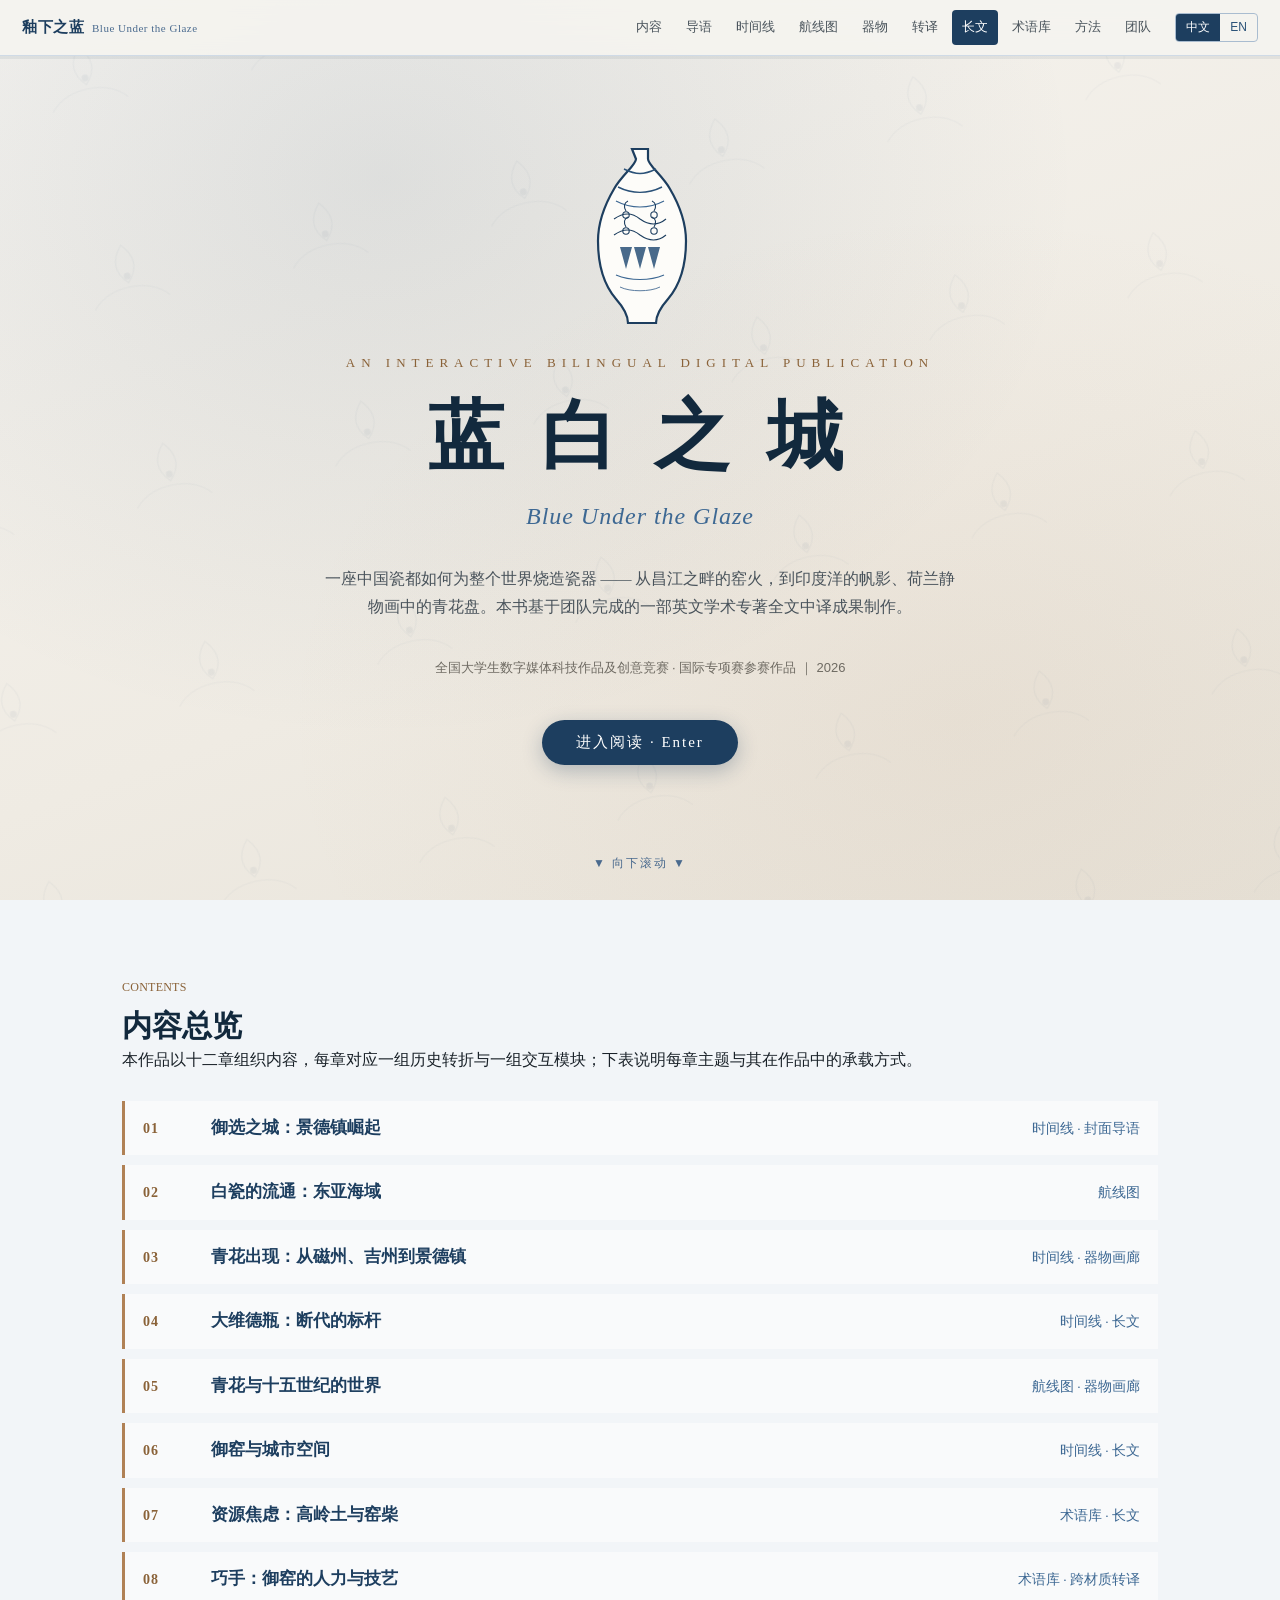
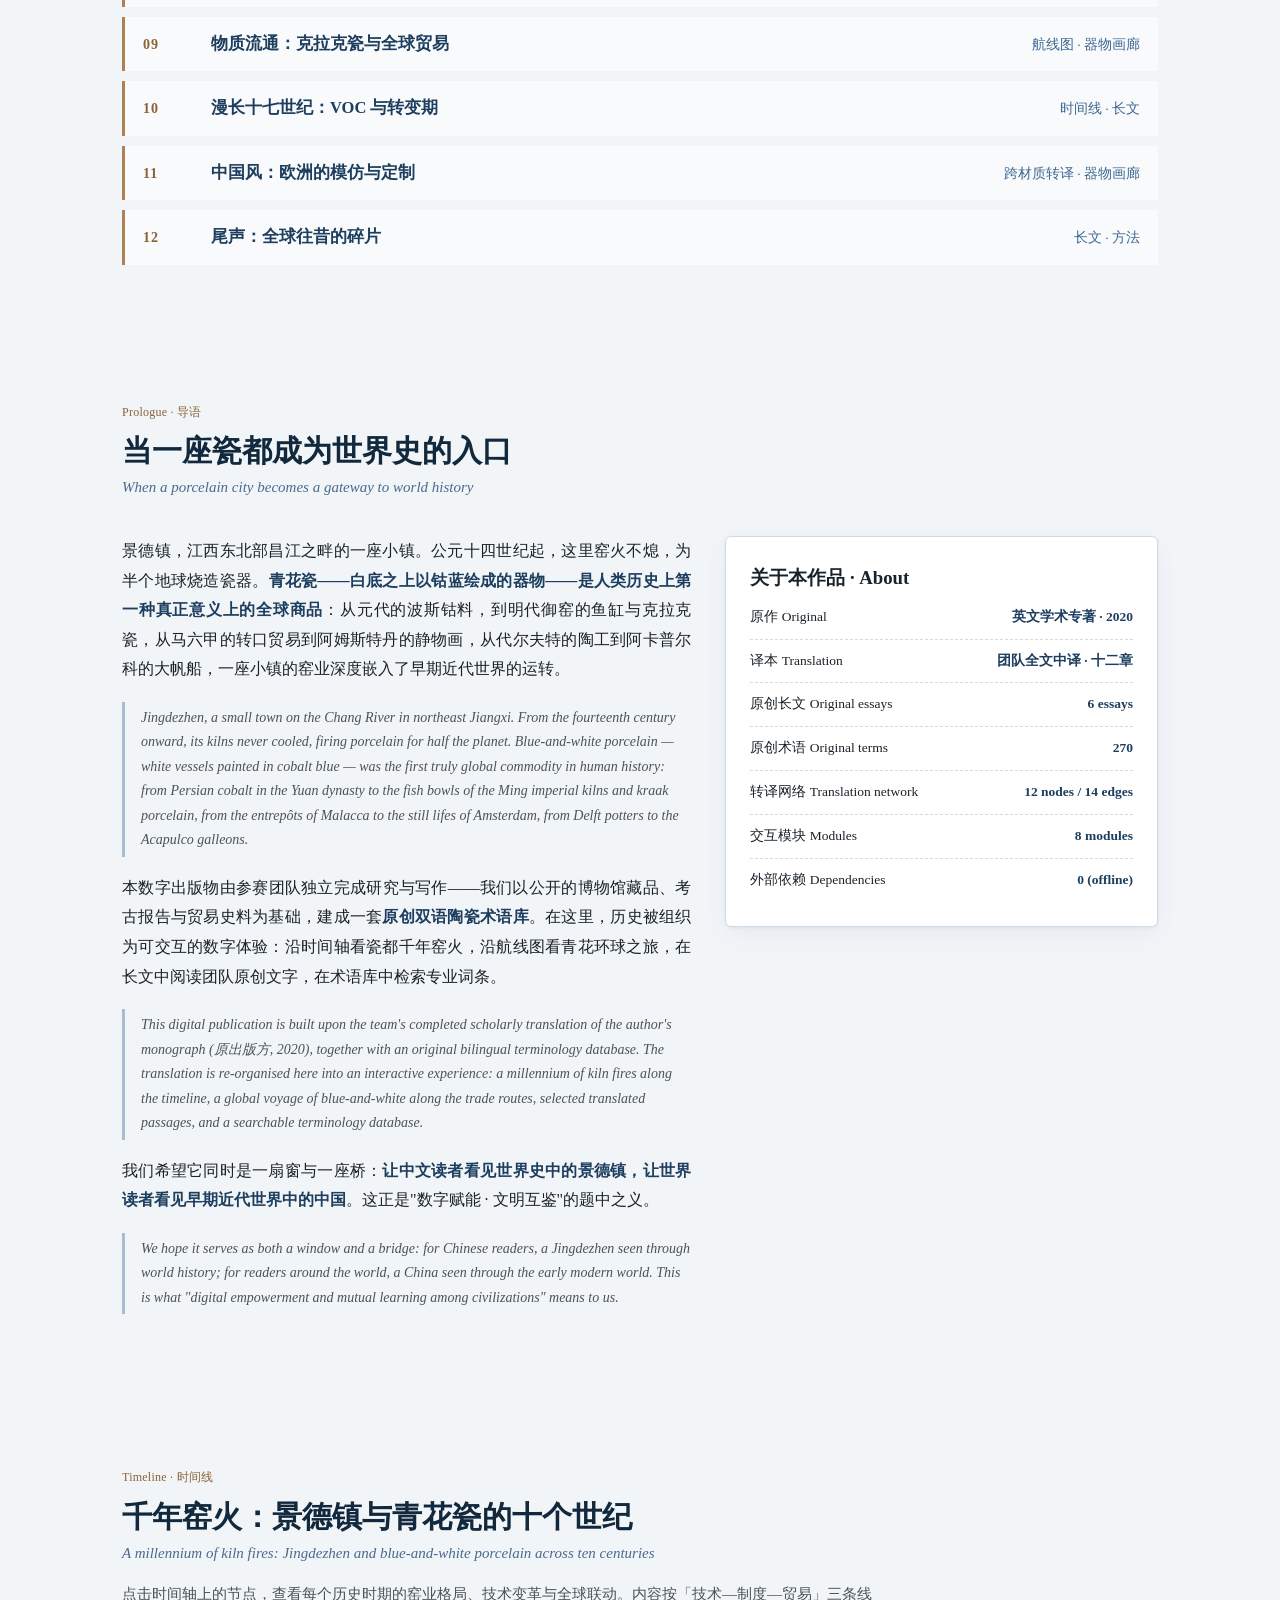
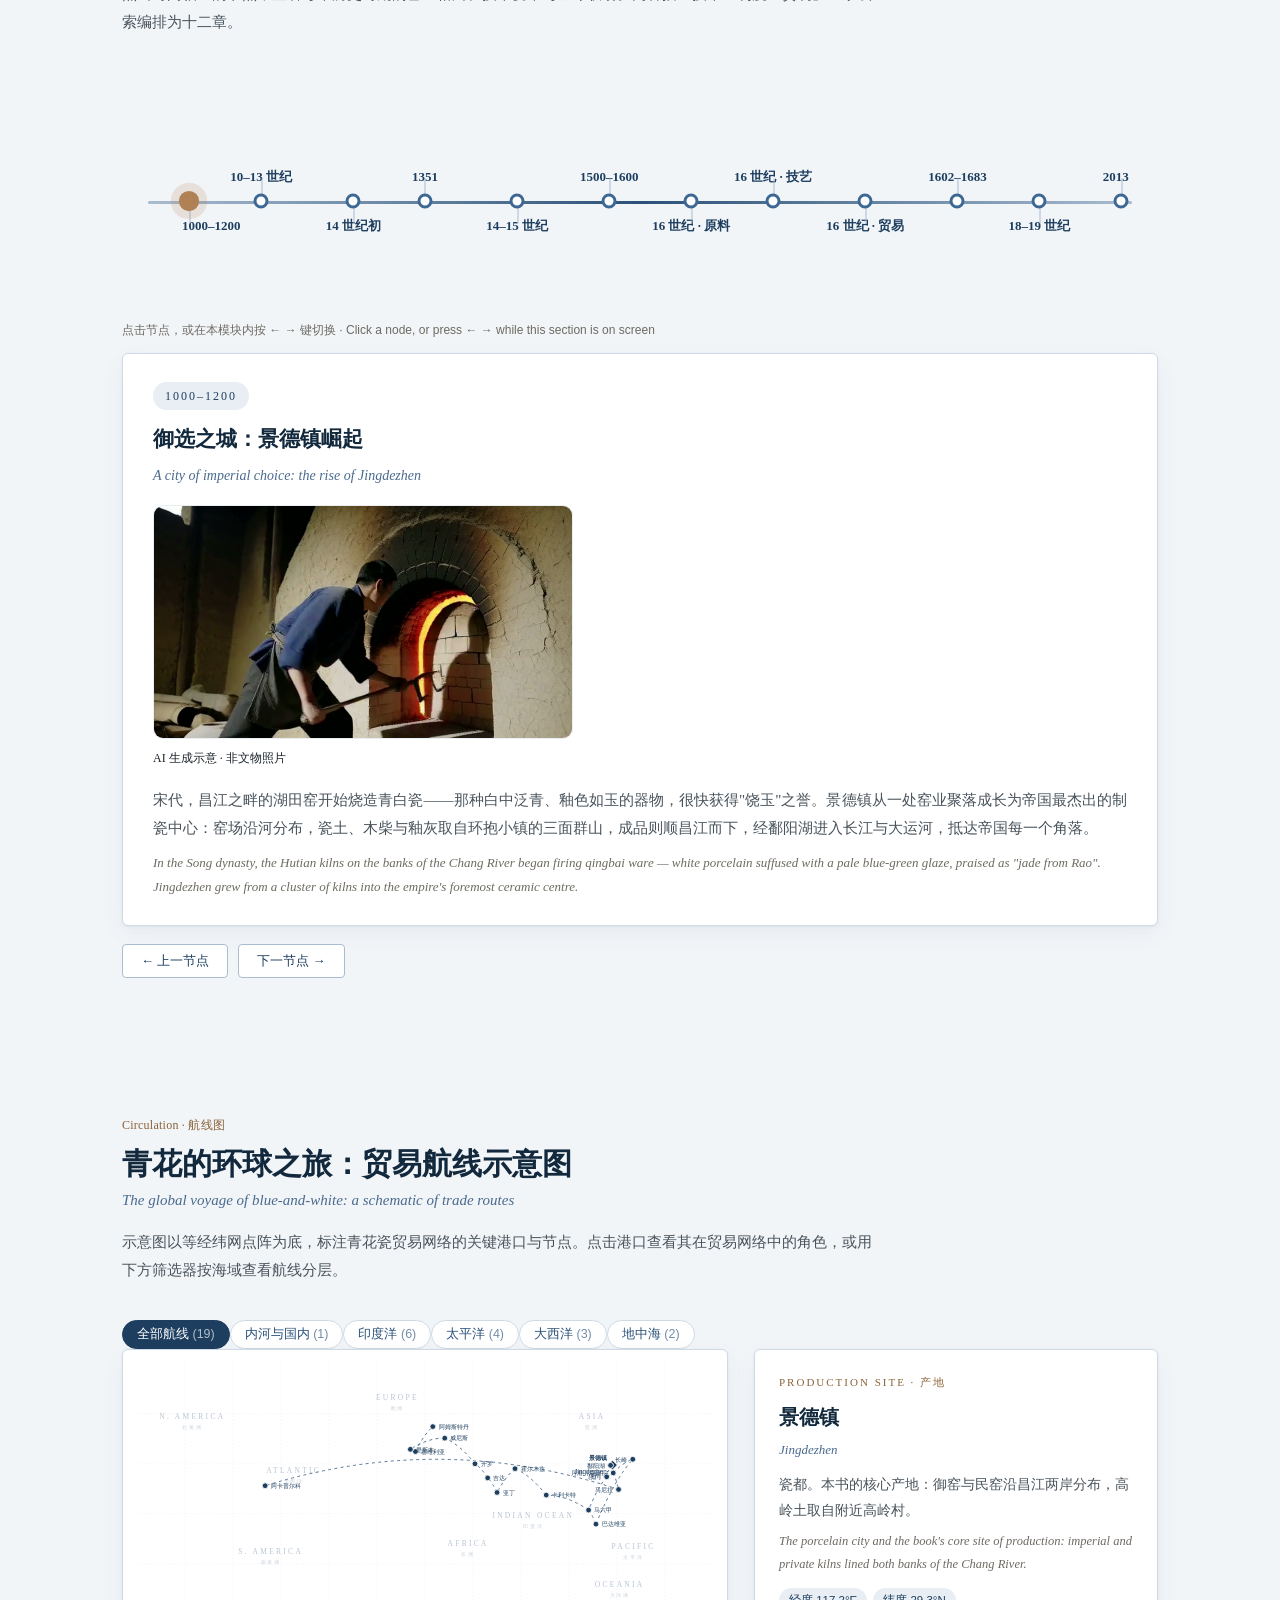
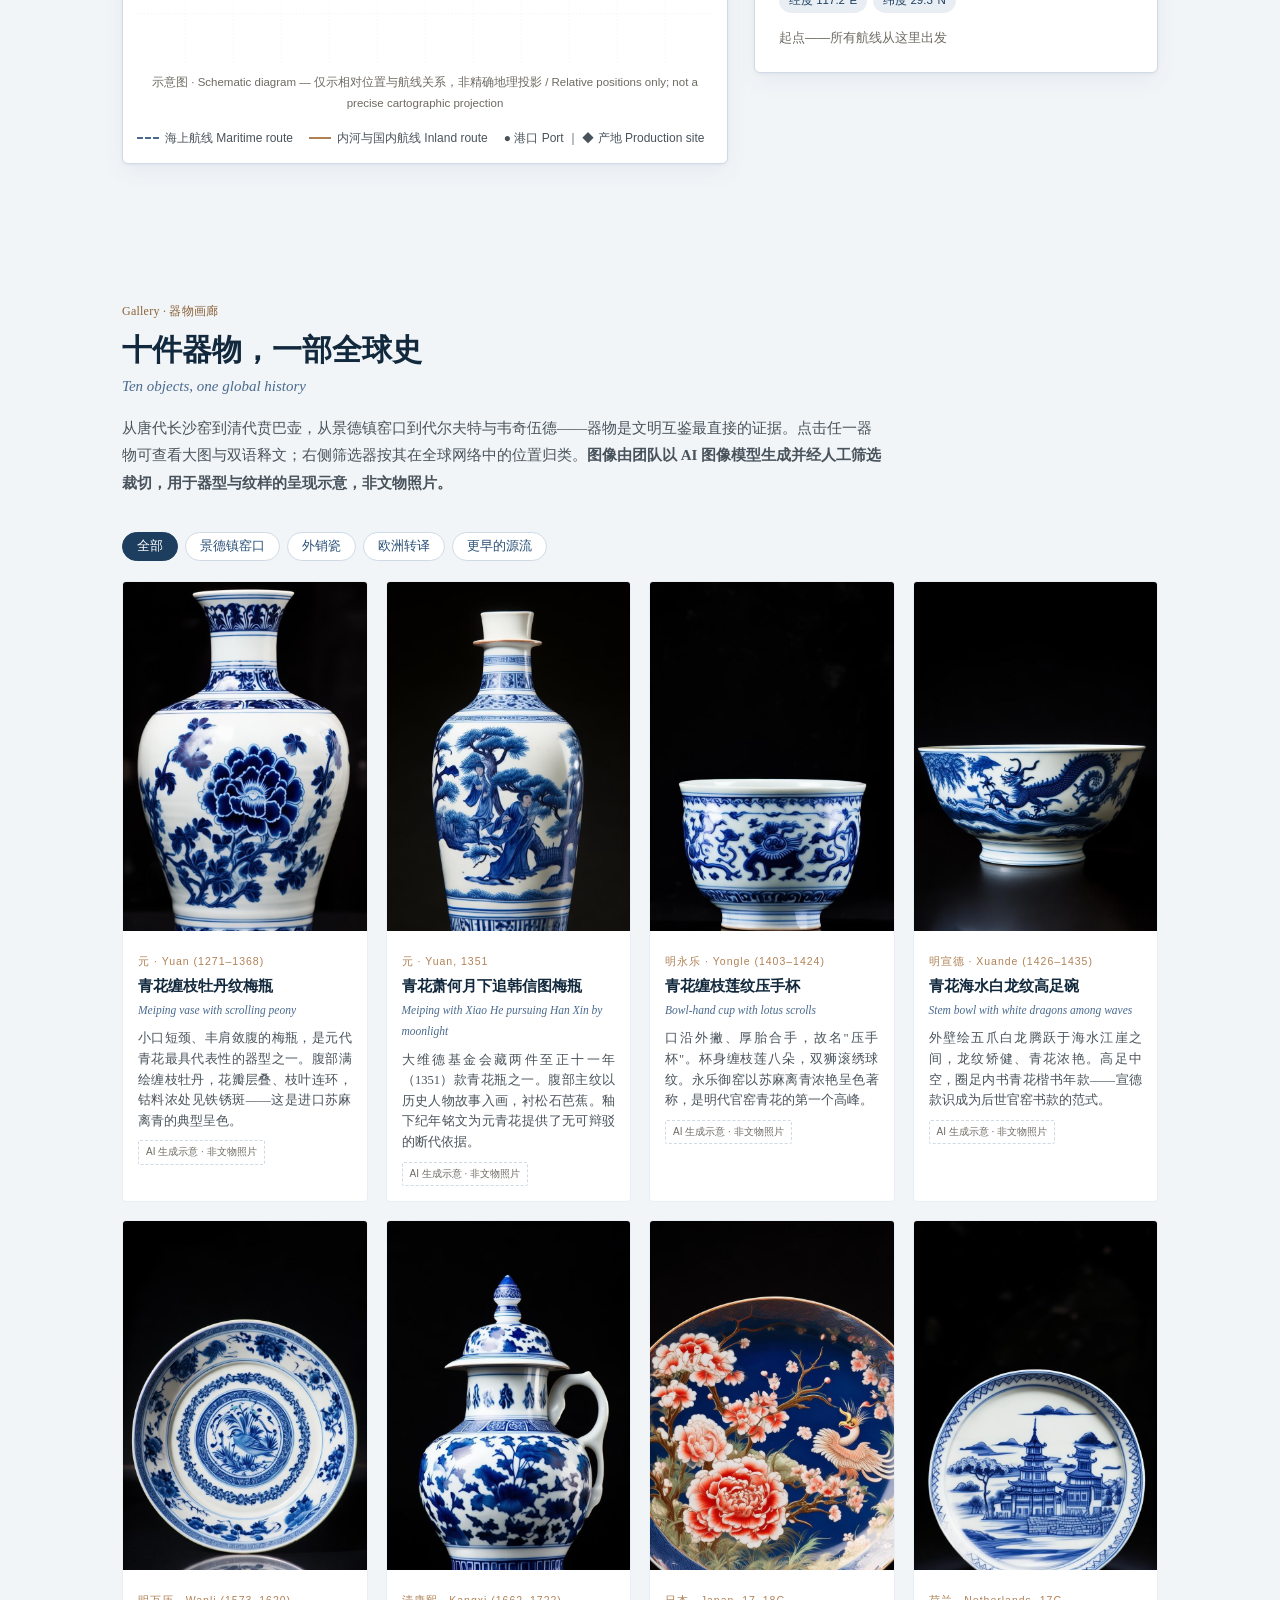
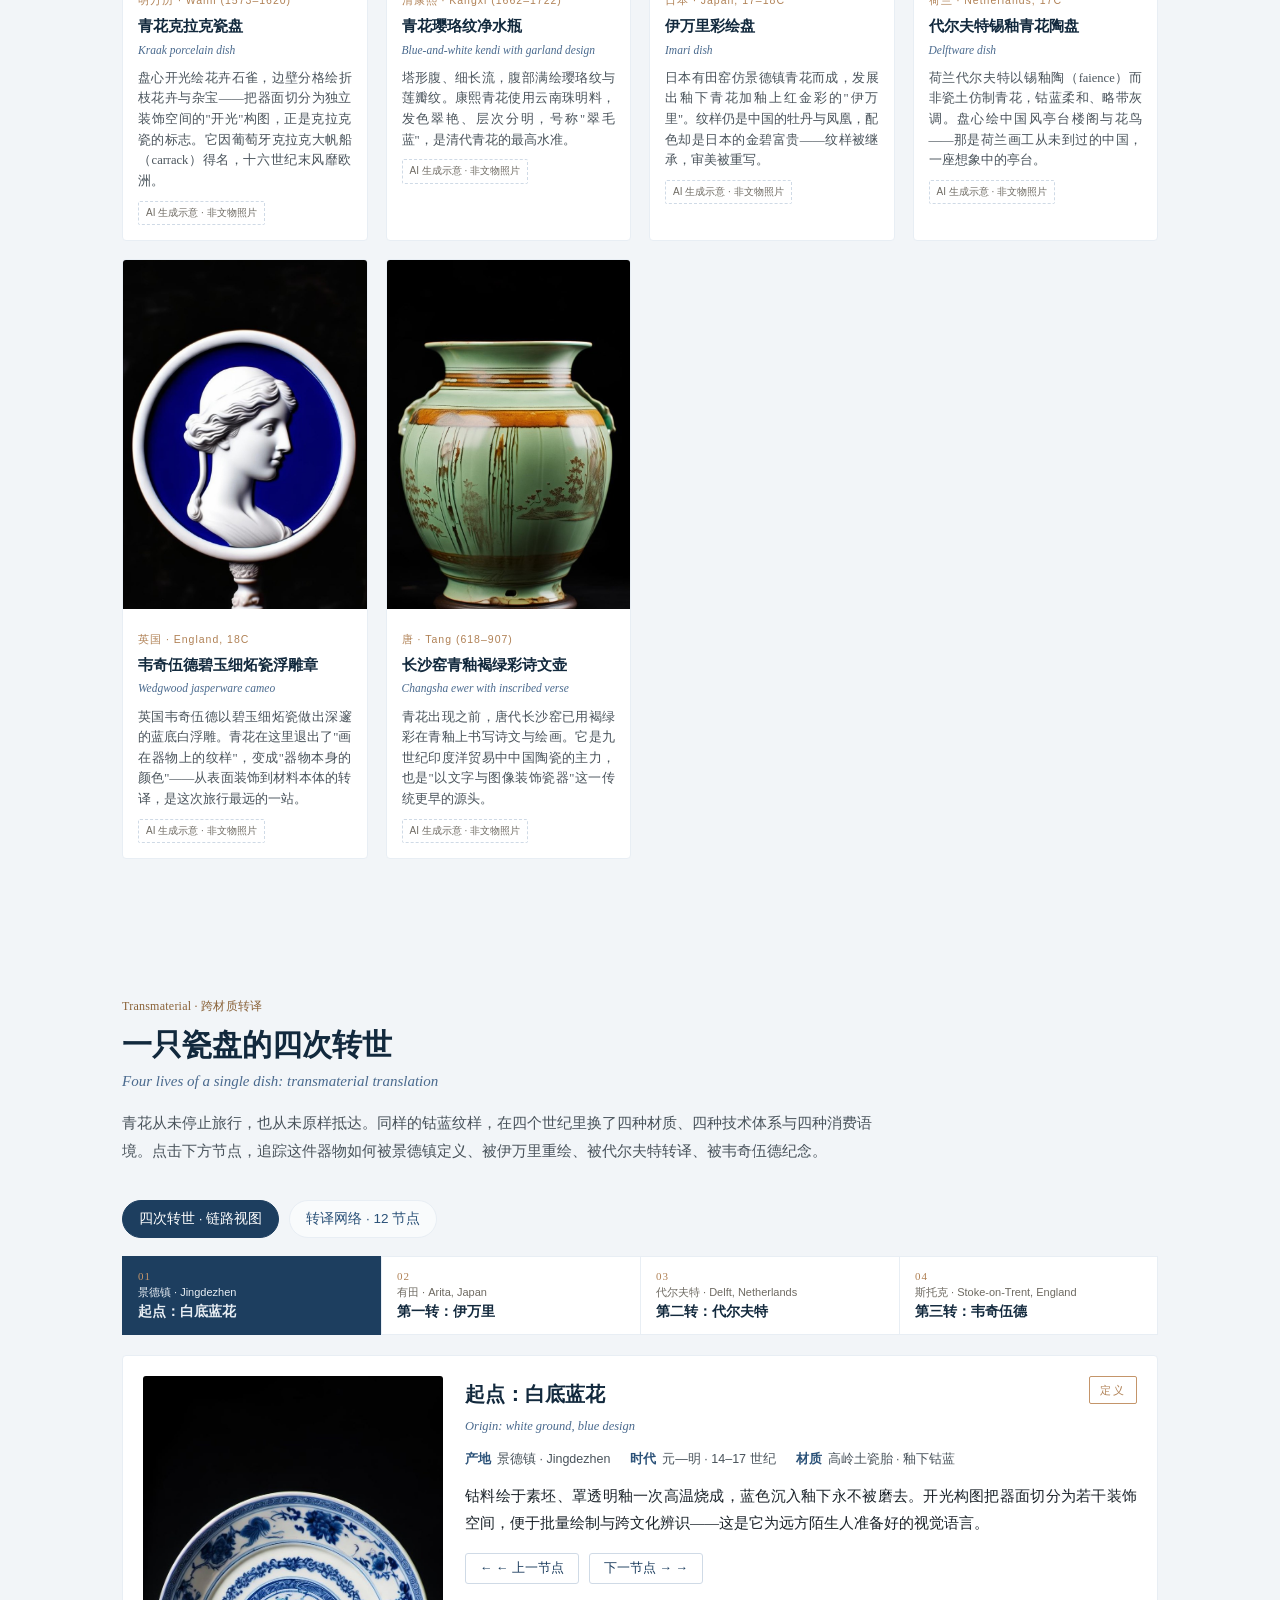
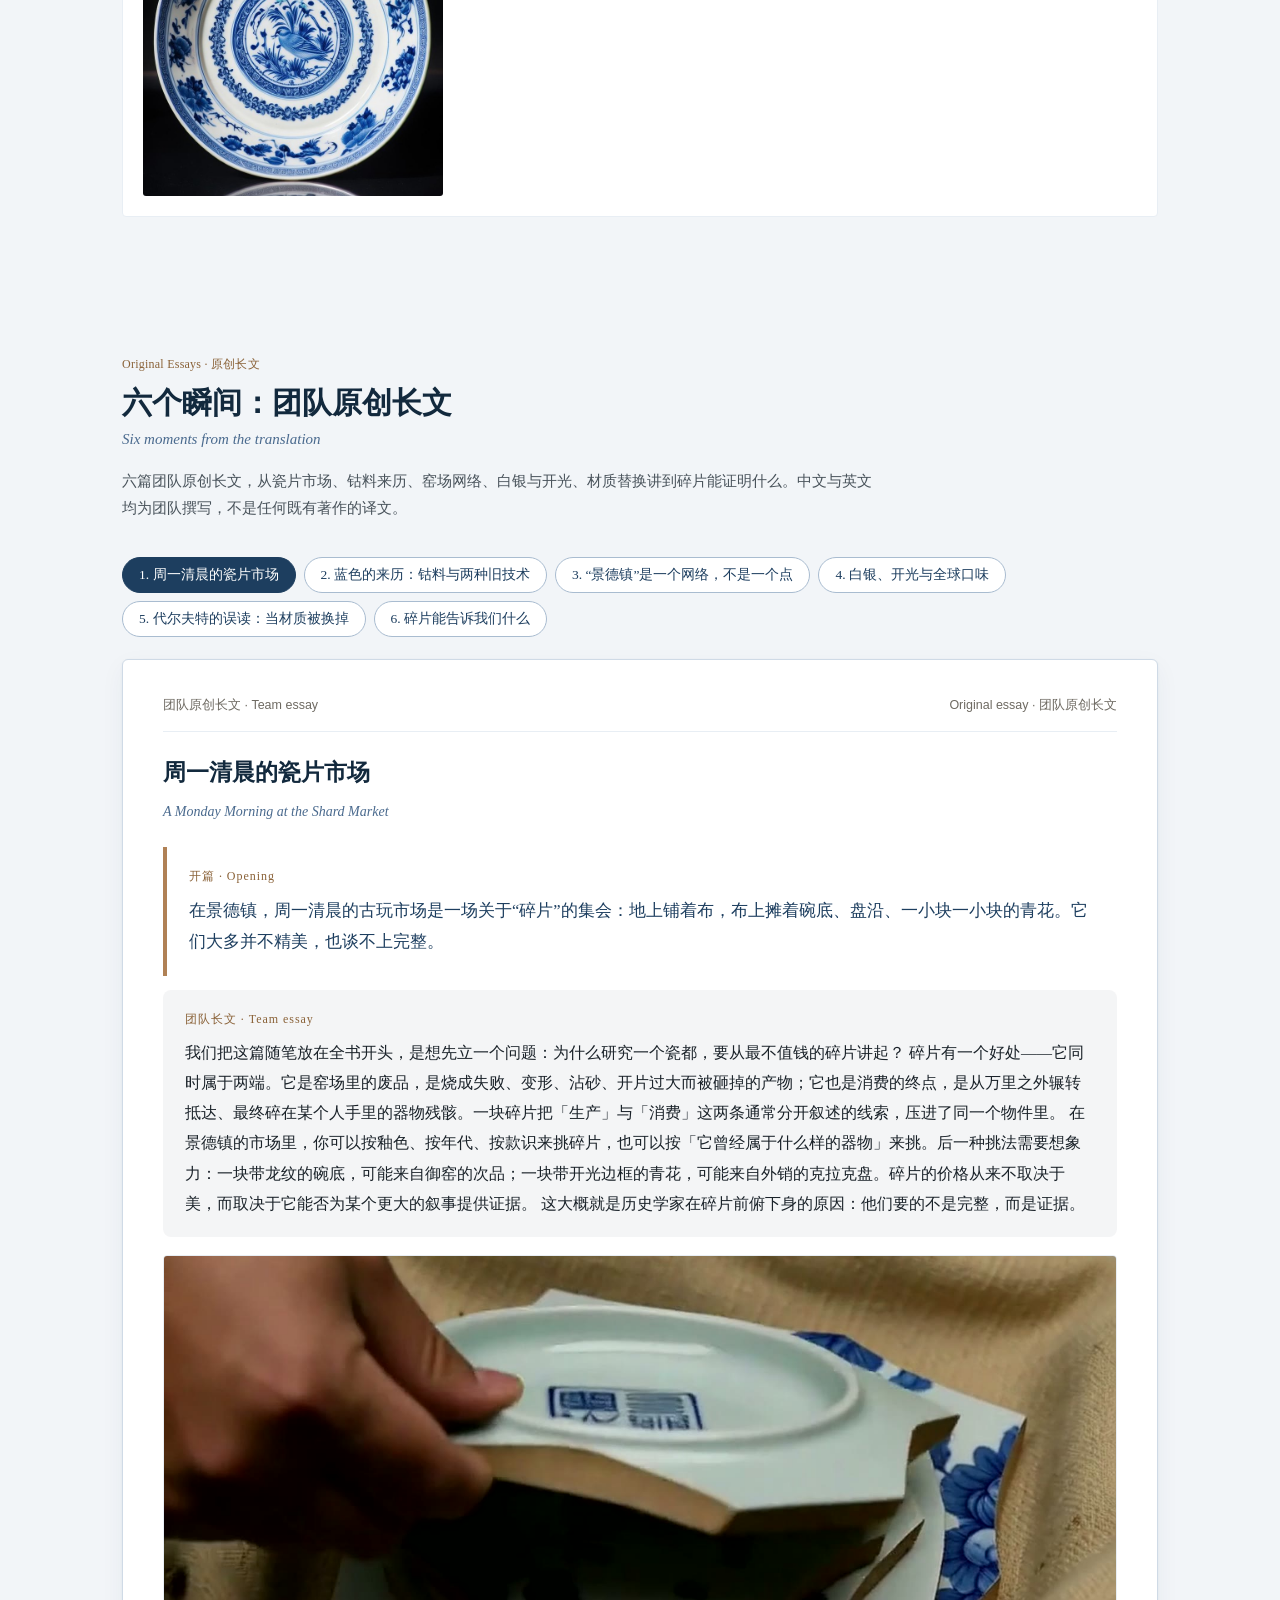
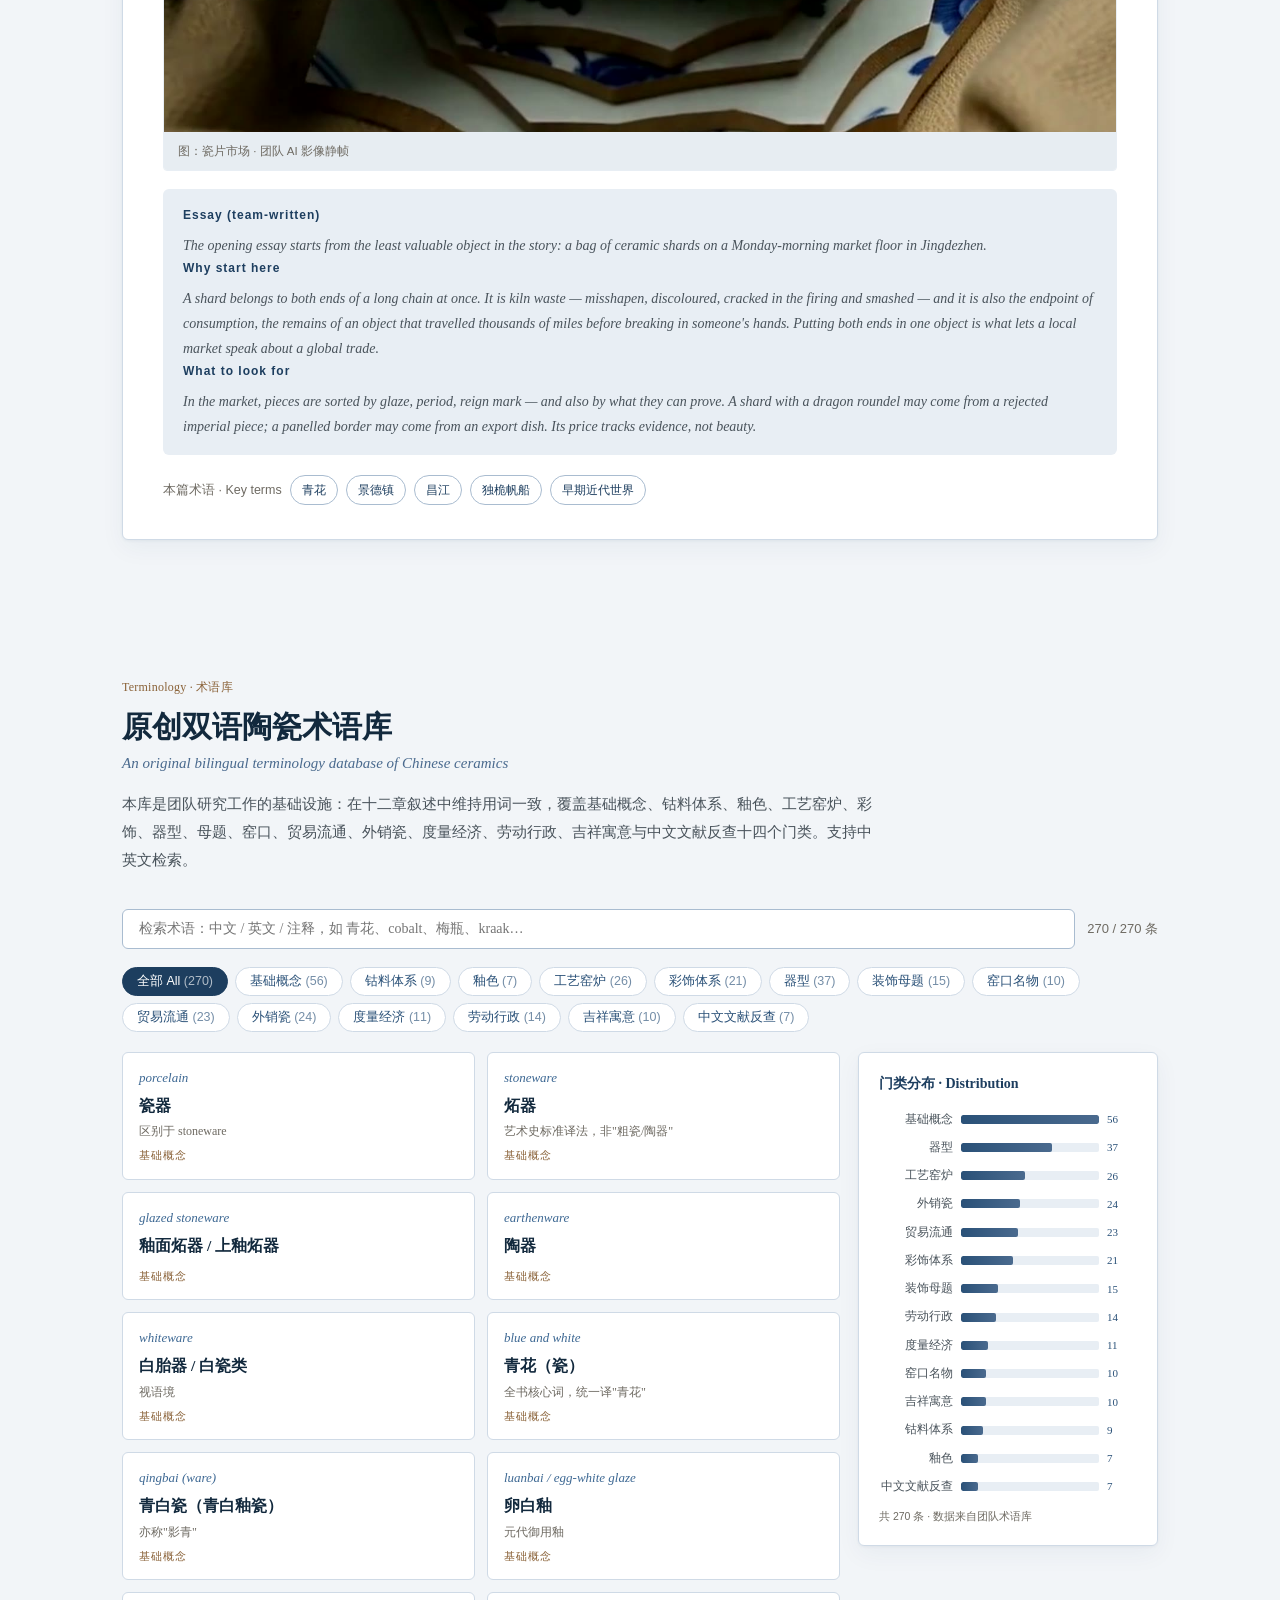
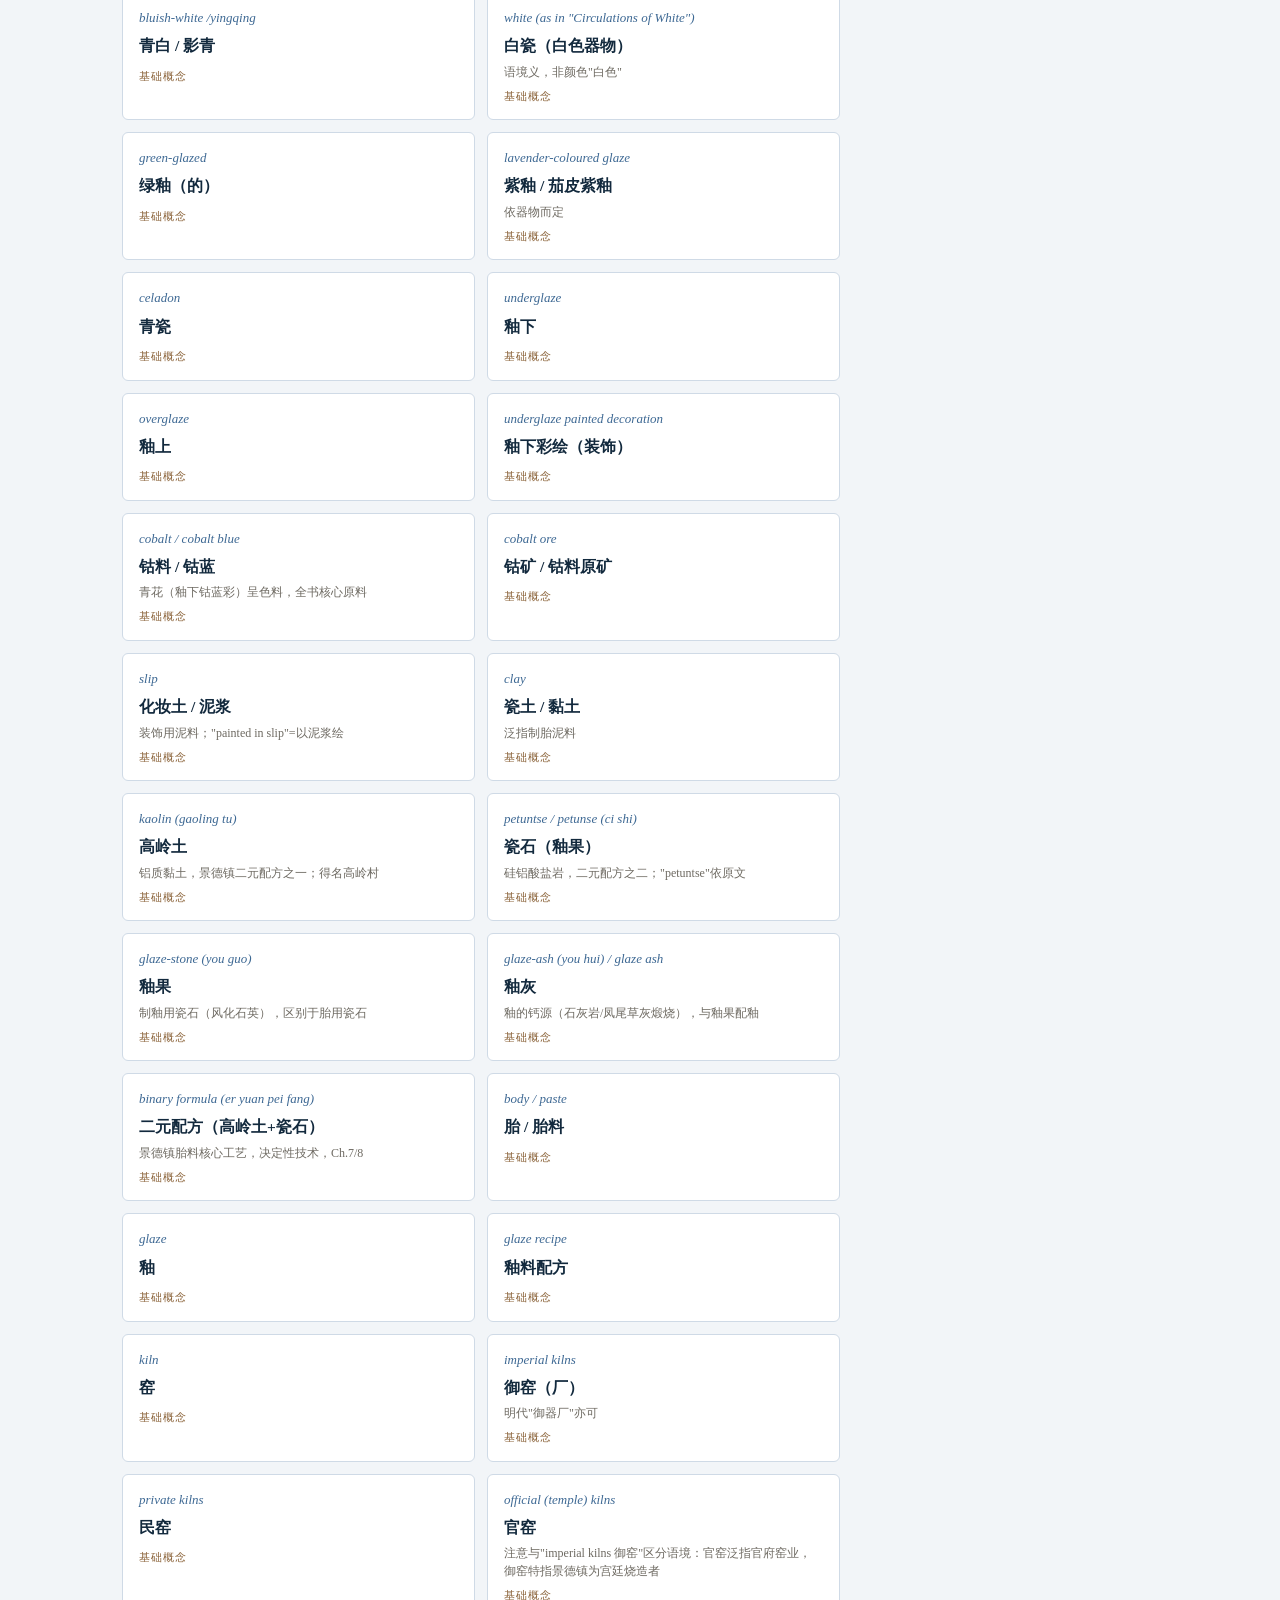
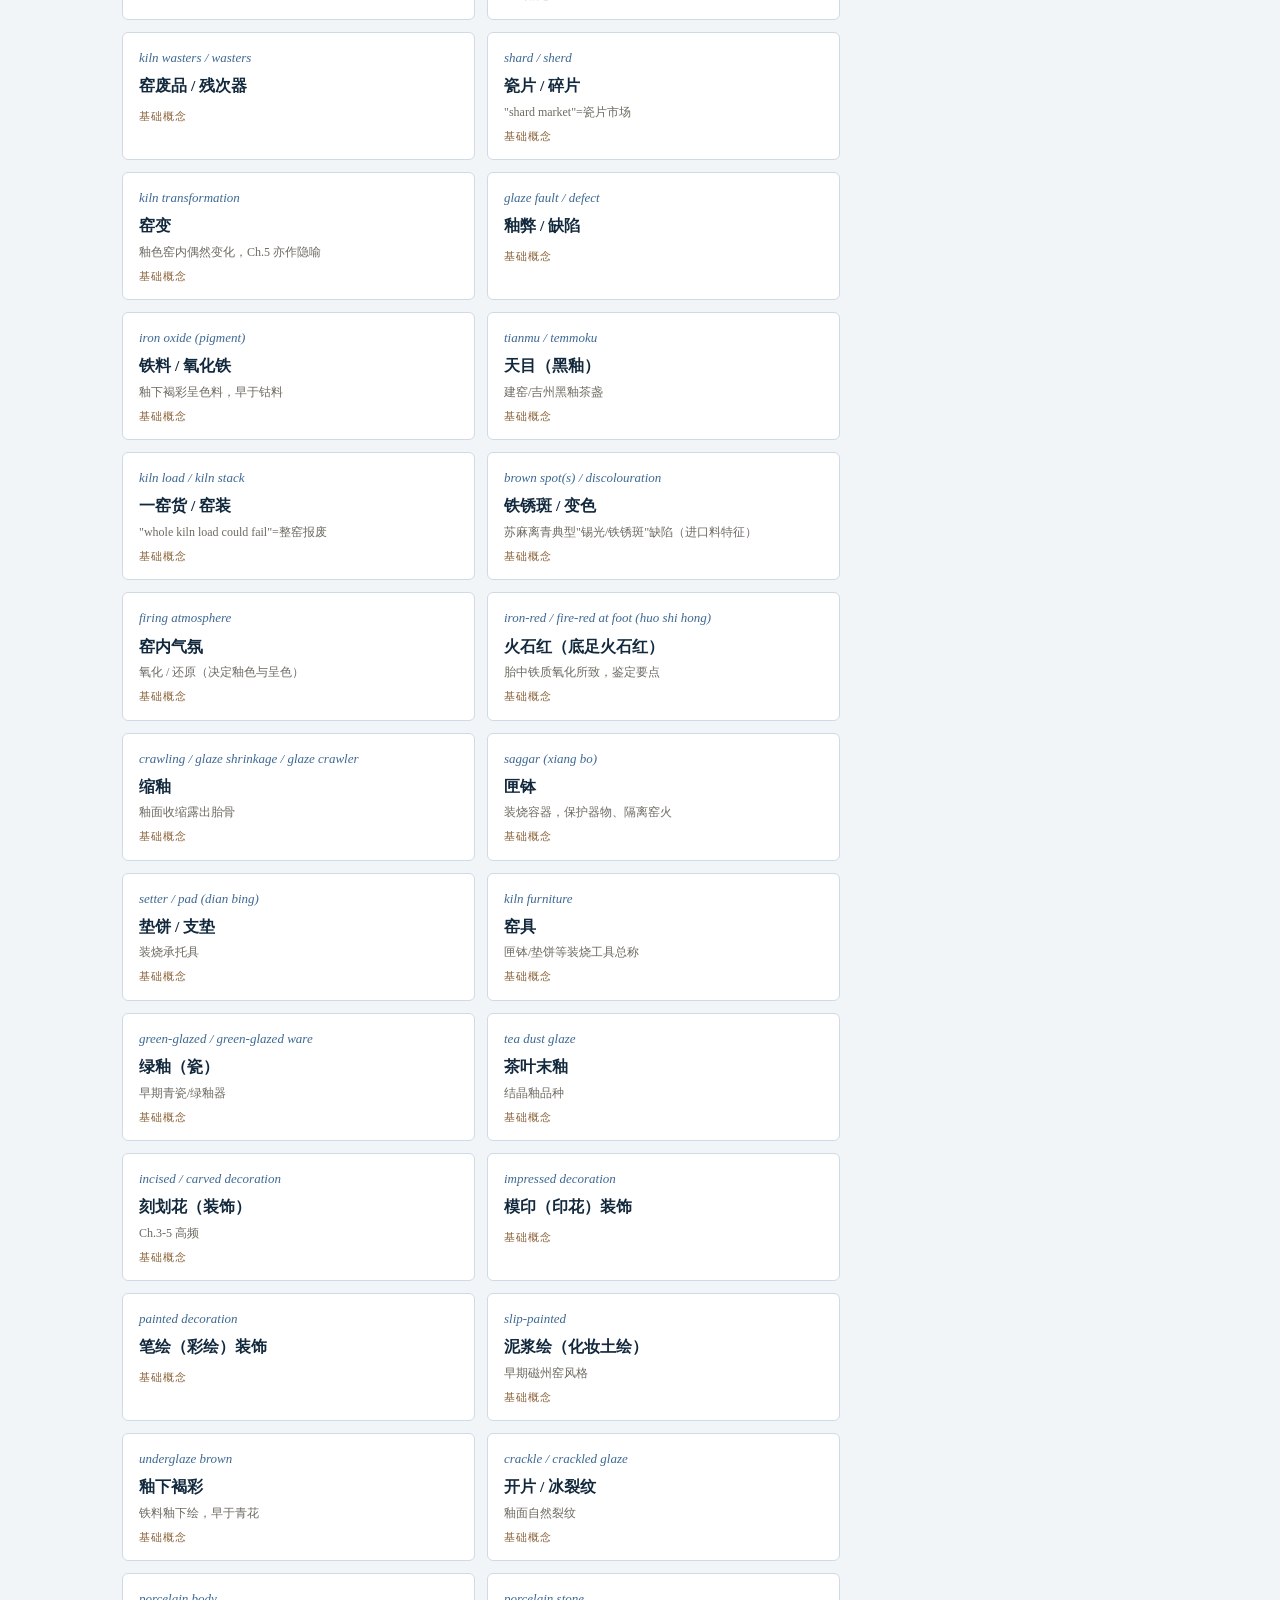
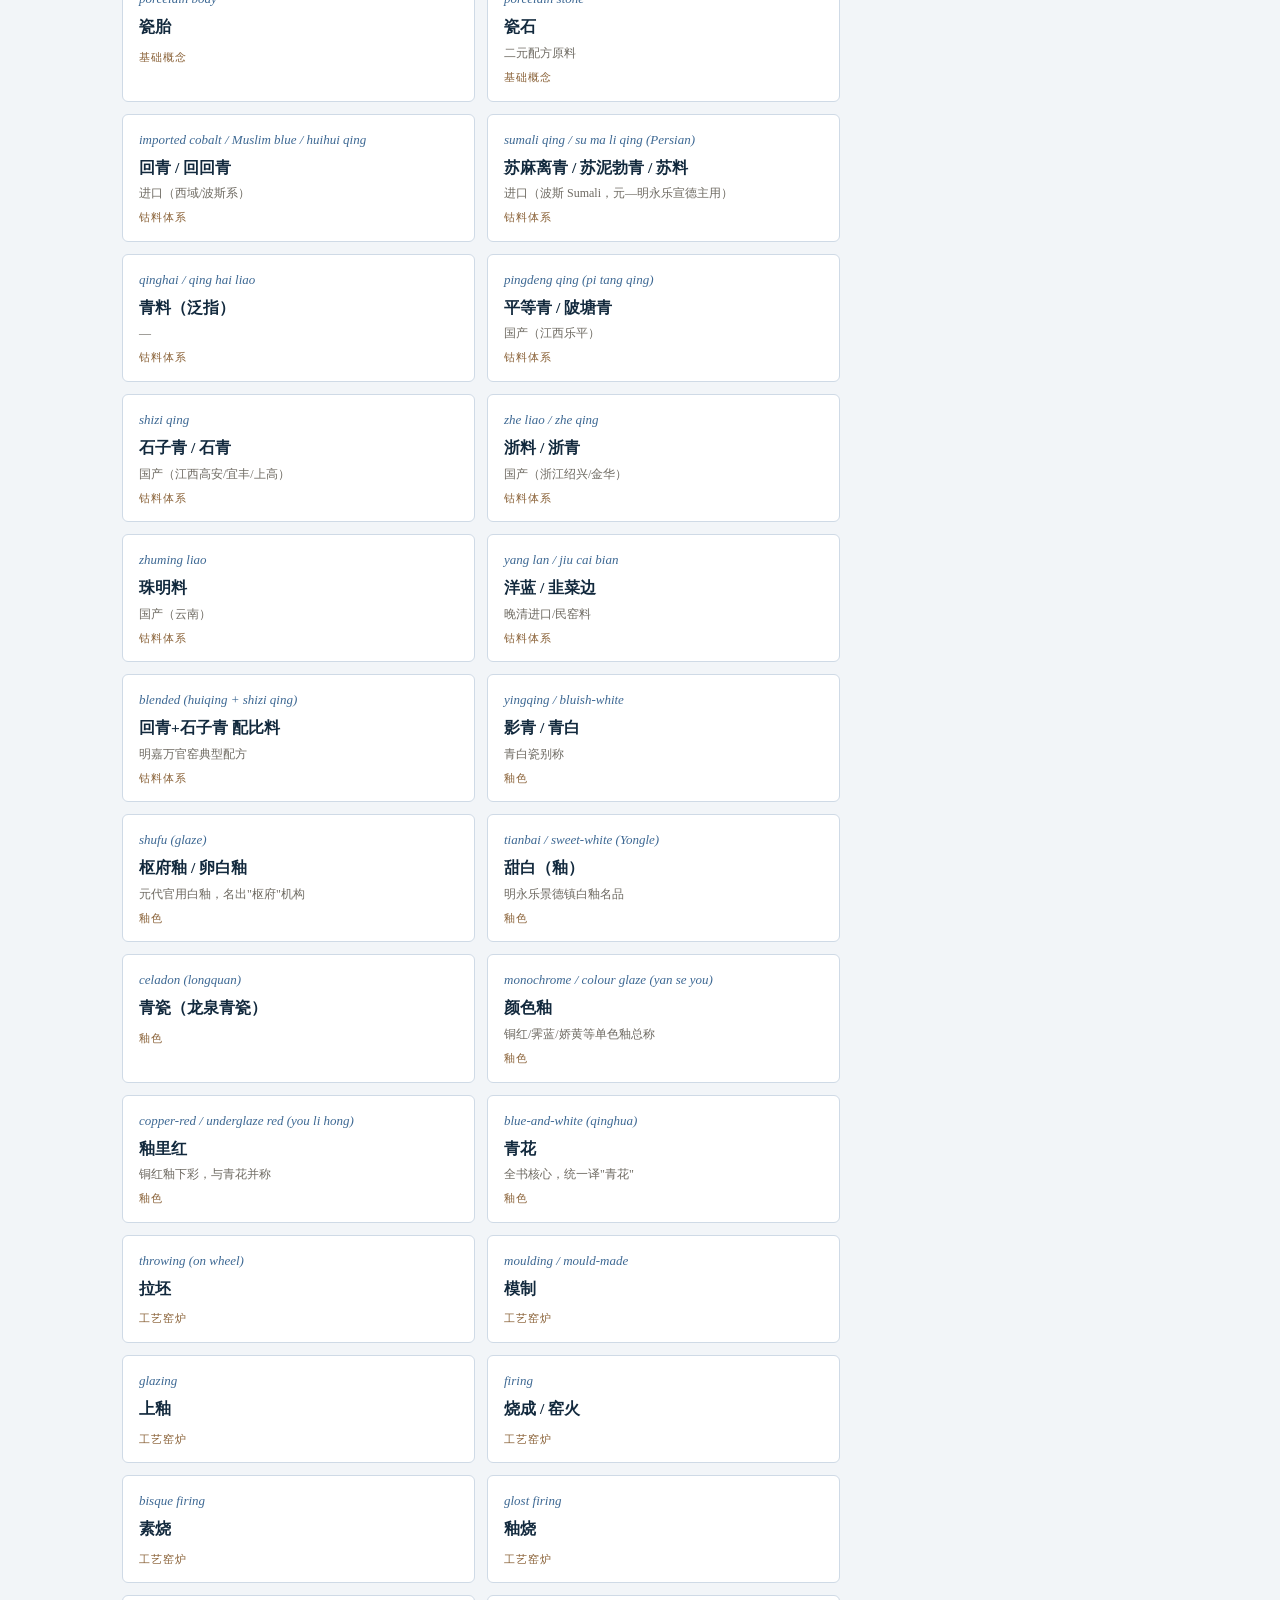
==== single.html @ 9918b02e "upload single.html" ====
<!DOCTYPE html>
<html lang="zh-CN">
<head>
<meta charset="UTF-8">
<meta name="viewport" content="width=device-width, initial-scale=1.0">
<title>釉下之蓝 · Blue Under the Glaze — 中英双语交互式数字出版物</title>
  <!-- 社交分享元信息（分享链接时显示标题与摘要；不影响离线运行） -->
  <meta property="og:type" content="website">
  <meta property="og:title" content="釉下之蓝 · Blue Under the Glaze">
  <meta property="og:description" content="一部中英双语交互式数字出版物：从昌江之畔的窑火，到印度洋的帆影、荷兰静物画中的青花盘——一座中国瓷都的十个世纪。A bilingual interactive digital publication on Jingdezhen porcelain and the early modern world.">
  <meta property="og:locale" content="zh_CN">
  <meta property="og:locale:alternate" content="en_US">
  <meta name="twitter:card" content="summary_large_image">
  <meta name="twitter:title" content="Blue Under the Glaze">
  <meta name="twitter:description" content="A bilingual interactive digital publication on Jingdezhen porcelain and the early modern world.">
  <meta name="theme-color" content="#12293D">

<meta name="description" content="景德镇青花瓷与早期近代世界——团队原创的中英双语交互式数字出版物">
<style>
/* ============================================================
   釉下之蓝 · Blue Under the Glaze
   中英双语交互式数字出版物 —— 设计系统
   青花蓝 × 瓷纸白 × 窑变铜
   ============================================================ */

:root {
  /* 青花蓝阶 */
  --qh-900: #12293D;
  --qh-800: #1D3E5F;
  --qh-700: #2A5178;
  --qh-600: #3D6893;
  --qh-500: #4A6A8E;
  --qh-400: #7E9AB8;
  --qh-300: #A9BCD0;
  --qh-200: #CFDAE6;
  --qh-100: #E8EEF4;

  /* 材质色 */
  --porcelain: #F2F5F8;
  --porcelain-2: #E7EDF2;
  --porcelain-3: #DAE2E9;
  --ink: #1A2229;
  --ink-2: #49535B;
  --ink-3: #6E6A62;
  --copper: #B08155;
  --copper-ink: #8A6238;
  --copper-l: #C4956A;
  --celadon: #7C9A92;

  --f-zh: "Noto Serif SC", "Source Han Serif SC", "Songti SC", "SimSun", serif;
  --f-en: "Georgia", "Times New Roman", "Palatino Linotype", serif;
  --f-sans: "PingFang SC", "Microsoft YaHei", "Segoe UI", sans-serif;

  --nav-h: 56px;
  --maxw: 1080px;
}

* { margin: 0; padding: 0; box-sizing: border-box; }
html { scroll-behavior: smooth; }
body {
  background: var(--porcelain);
  color: var(--ink);
  font-family: var(--f-zh);
  line-height: 1.85;
  overflow-x: hidden;
}
::selection { background: var(--qh-200); }

/* ---------- 顶部导航 ---------- */
.nav {
  position: fixed; top: 0; left: 0; right: 0; z-index: 1000;
  height: var(--nav-h);
  background: rgba(245, 243, 239, 0.92);
  backdrop-filter: blur(12px);
  border-bottom: 1px solid var(--qh-200);
  display: flex; align-items: center; justify-content: space-between;
  padding: 0 22px;
}
.nav-brand {
  font-size: 15px; font-weight: 700; color: var(--qh-800);
  letter-spacing: 0.5px; cursor: pointer; white-space: nowrap;
}
.nav-brand small { font-family: var(--f-en); font-weight: 400; color: var(--qh-500); margin-left: 8px; font-size: 11px; }
.nav-links { display: flex; gap: 4px; align-items: center; overflow-x: auto; }
.nav-links a {
  font-size: 13px; color: var(--ink-2); text-decoration: none;
  padding: 5px 10px; border-radius: 4px; white-space: nowrap;
  transition: all .2s;
}
.nav-links a:hover { color: var(--qh-800); background: var(--qh-100); }
.nav-links a.active { color: #fff; background: var(--qh-800); }
.lang-switch {
  display: flex; border: 1px solid var(--qh-300); border-radius: 4px; overflow: hidden;
  margin-left: 10px; flex-shrink: 0;
}
.lang-switch button {
  border: none; background: transparent; font-size: 12px; padding: 5px 10px;
  cursor: pointer; color: var(--qh-700); font-family: var(--f-sans);
}
.lang-switch button.on { background: var(--qh-800); color: #fff; }

/* ---------- 通用区块 ---------- */
section { padding: 76px 22px 60px; max-width: var(--maxw); margin: 0 auto; }
.sec-head { margin-bottom: 34px; }
.sec-kicker {
  font-family: var(--f-en); font-size: 12px; letter-spacing: .02em;
  text-transform: none; color: var(--copper-ink); margin-bottom: 8px;
}
.sec-title { font-size: 30px; font-weight: 700; color: var(--qh-900); line-height: 1.3; }
.sec-title-en { font-family: var(--f-en); font-size: 15px; color: var(--qh-500); margin-top: 4px; font-style: italic; }
.sec-desc { margin-top: 14px; color: var(--ink-2); font-size: 15px; max-width: 760px; }

.card {
  background: #fff; border: 1px solid var(--qh-200); border-radius: 6px;
  box-shadow: 0 1px 3px rgba(29,62,95,.06), 0 8px 24px rgba(29,62,95,.05);
}

/* ---------- 封面 ---------- */
#cover {
  max-width: none; padding: 0; height: 100vh; min-height: 620px;
  display: flex; align-items: center; justify-content: center;
  position: relative; overflow: hidden;
  background:
    radial-gradient(ellipse at 30% 20%, rgba(29,62,95,.10), transparent 55%),
    radial-gradient(ellipse at 75% 80%, rgba(176,129,85,.08), transparent 50%),
    linear-gradient(160deg, #F7F5F1 0%, #EFEBE3 60%, #E7E2D8 100%);
}
.cover-pattern {
  position: absolute; inset: 0; opacity: .5; pointer-events: none;
}
.cover-inner { text-align: center; position: relative; z-index: 2; padding: 20px; }
.cover-vase { margin: 0 auto 26px; display: block; }
.cover-kicker {
  font-family: var(--f-en); letter-spacing: 6px; font-size: 13px;
  color: var(--copper-ink); text-transform: uppercase; margin-bottom: 18px;
}
.cover-title {
  font-size: clamp(44px, 8vw, 76px); font-weight: 900; color: var(--qh-900);
  letter-spacing: .12em; line-height: 1.15;
}
.cover-title-en {
  font-family: var(--f-en); font-size: clamp(16px, 2.6vw, 24px);
  color: var(--qh-600); margin-top: 14px; letter-spacing: .04em; font-style: italic;
}
.cover-sub {
  margin: 26px auto 0; max-width: 640px; color: var(--ink-2); font-size: 15.5px;
}
.cover-meta {
  margin-top: 34px; font-size: 13px; color: var(--ink-3); font-family: var(--f-sans);
}
.cover-cta {
  margin-top: 40px; display: inline-flex; align-items: center; gap: 10px;
  background: var(--qh-800); color: #fff; border: none; border-radius: 999px;
  padding: 13px 34px; font-size: 15px; cursor: pointer; font-family: var(--f-zh);
  letter-spacing: 2px; transition: all .25s; box-shadow: 0 6px 20px rgba(29,62,95,.28);
}
.cover-cta:hover { background: var(--qh-700); transform: translateY(-2px); }
.scroll-hint {
  position: absolute; bottom: 26px; left: 50%; transform: translateX(-50%);
  color: var(--qh-500); font-size: 12px; letter-spacing: 2px; text-align: center;
  animation: bob 2.2s ease-in-out infinite;
}
@keyframes bob { 0%,100% { transform: translate(-50%,0);} 50% { transform: translate(-50%,8px);} }

/* ---------- 导语 ---------- */
.about-grid { display: grid; grid-template-columns: 1.25fr .95fr; gap: 34px; align-items: start; }
.about-p { font-size: 16px; margin-bottom: 18px; text-align: justify; }
.about-p strong { color: var(--qh-800); }
.about-en {
  font-family: var(--f-en); font-size: 14px; color: var(--ink-2);
  border-left: 3px solid var(--qh-300); padding: 4px 0 4px 16px; margin-bottom: 16px;
  line-height: 1.75; font-style: italic;
}
.about-side { padding: 24px; }
.about-side h4 { font-size: 15px; color: var(--qh-800); margin-bottom: 12px; }
.fact-row { display: flex; justify-content: space-between; padding: 9px 0; border-bottom: 1px dashed var(--qh-200); font-size: 13.5px; }
.fact-row:last-child { border-bottom: none; }
.fact-row b { color: var(--qh-800); font-family: var(--f-en); font-weight: 700; }

/* ---------- 时间线 ---------- */
.timeline-wrap { overflow-x: auto; padding: 26px 6px 10px; }
/* min-width 用 100% 而非固定 1060px：固定值会比内容列宽（约 1036px）更宽，
   逼出横向滚动条，并把末节点标签顶到容器可视边界之外（实测溢出 5.7px） */
.timeline { position: relative; min-width: 100%; height: 210px; }
.tl-rail {
  position: absolute; left: 20px; right: 20px; top: 104px; height: 3px;
  background: linear-gradient(90deg, var(--qh-300), var(--qh-700), var(--qh-300));
  border-radius: 2px;
}
.tl-node { position: absolute; top: 104px; transform: translate(-50%, -50%); cursor: pointer; }
/* 无障碍：把命中区扩到 44×44（视觉与布局不变，仅扩大可点/可聚焦范围） */
.tl-node::after {
  content: ""; position: absolute; left: 50%; top: 50%;
  width: 44px; height: 44px; transform: translate(-50%, -50%);
}
.tl-dot {
  width: 15px; height: 15px; border-radius: 50%;
  background: #fff; border: 3px solid var(--qh-600); margin: 0 auto;
  transition: all .25s; position: relative; z-index: 2;
}
.tl-node:hover .tl-dot, .tl-node.on .tl-dot {
  background: var(--copper); border-color: var(--copper); transform: scale(1.35);
  box-shadow: 0 0 0 6px rgba(176,129,85,.18);
}
.tl-year {
  position: absolute; left: 50%; transform: translateX(-50%);
  font-family: var(--f-en); font-size: 13px; font-weight: 700; color: var(--qh-800);
  white-space: nowrap;
}
/* 首尾节点标签贴边，避免末节点（x=97%）标签溢出容器被裁切 */
.tl-node.edge-l .tl-year { left: 0; transform: none; }
.tl-node.edge-r .tl-year { left: auto; right: 0; transform: none; }
.tl-node:nth-child(odd) .tl-year { bottom: 20px; }
.tl-node:nth-child(even) .tl-year { top: 20px; }
.tl-tick {
  position: absolute; left: 50%; width: 1px; height: 22px; background: var(--qh-300);
}
.tl-node:nth-child(odd) .tl-tick { bottom: 8px; }
.tl-node:nth-child(even) .tl-tick { top: 8px; }
.tl-hint {
  font-size: 12px; color: var(--ink-3); font-family: var(--f-sans);
  margin: 2px 0 12px;
}
.tl-detail { margin-top: 8px; padding: 26px 30px; display: none; }
.tl-detail.show { display: block; animation: fadeUp .35s ease; }
@keyframes fadeUp { from { opacity: 0; transform: translateY(8px);} to { opacity: 1; transform: none;} }
.tl-detail-era {
  display: inline-block; font-family: var(--f-en); font-size: 12px; letter-spacing: 2px;
  background: var(--qh-100); color: var(--qh-800); padding: 3px 12px; border-radius: 999px;
  margin-bottom: 10px;
}
.tl-detail h3 { font-size: 21px; color: var(--qh-900); margin-bottom: 4px; }
.tl-detail .h3-en { font-family: var(--f-en); font-style: italic; color: var(--qh-500); font-size: 14px; margin-bottom: 12px; }
.tl-detail p { font-size: 15px; color: var(--ink-2); text-align: justify; }
.tl-detail .p-en { font-family: var(--f-en); font-size: 13px; color: var(--ink-3); margin-top: 8px; font-style: italic; }
.tl-nav { display: flex; gap: 10px; margin-top: 18px; }
.tl-nav button {
  border: 1px solid var(--qh-300); background: #fff; color: var(--qh-800);
  font-size: 13px; padding: 7px 18px; border-radius: 4px; cursor: pointer; font-family: var(--f-zh);
  transition: all .2s;
}
.tl-nav button:hover { background: var(--qh-800); color: #fff; border-color: var(--qh-800); }

/* ---------- 航线图 ---------- */
.routes-grid { display: grid; grid-template-columns: 1.5fr 1fr; gap: 26px; align-items: start; }
.map-box { padding: 14px; position: relative; overflow: hidden; }
.map-box svg { width: 100%; height: auto; display: block; }
.map-note { font-size: 11.5px; color: var(--ink-3); text-align: center; margin-top: 8px; font-family: var(--f-sans); }
.port { cursor: pointer; }
.port circle { transition: all .2s; }
.port:hover circle, .port.on circle { fill: var(--copper); r: 7; }
.port text { font-family: var(--f-sans); font-size: 11px; fill: var(--qh-800); pointer-events: none; }
.route-arc { fill: none; stroke: var(--qh-500); stroke-width: 1.6; stroke-dasharray: 5 6; opacity: .75; }
.route-arc.flow { animation: dashflow 2.4s linear infinite; }
@keyframes dashflow { to { stroke-dashoffset: -44; } }
/* 航线播放：高亮整条链路 + 移动的瓷货标记 */
.route-arc.voyage-on {
  stroke: var(--copper); stroke-width: 2.8; opacity: 1;
  animation: dashflow 1.1s linear infinite;
}
#voyageMarker { fill: var(--copper); stroke: #fff; stroke-width: 2; pointer-events: none; }
.pp-play {
  display: inline-flex; align-items: center; gap: 7px; margin-top: 14px;
  border: 1px solid var(--qh-300); background: #fff; color: var(--qh-800);
  font-size: 13px; font-family: var(--f-zh); padding: 8px 16px; border-radius: 4px;
  cursor: pointer; transition: background .2s, color .2s, border-color .2s;
}
.pp-play svg { fill: currentColor; }
.pp-play:hover { background: var(--qh-800); color: #fff; border-color: var(--qh-800); }
.pp-hint { margin-top: 14px; font-size: 12.5px; color: var(--ink-3); font-family: var(--f-sans); }
.port-panel { padding: 22px 24px; }
.port-panel .pp-kicker { font-family: var(--f-en); font-size: 11px; letter-spacing: 2px; color: var(--copper-ink); text-transform: uppercase; }
.port-panel h3 { font-size: 20px; color: var(--qh-900); margin: 6px 0 2px; }
.port-panel .h3-en { font-family: var(--f-en); font-style: italic; color: var(--qh-500); font-size: 13px; margin-bottom: 10px; }
.port-panel p { font-size: 14px; color: var(--ink-2); }
.port-panel .p-en { font-family: var(--f-en); font-size: 12.5px; color: var(--ink-3); margin-top: 6px; font-style: italic; }
.port-tags { margin-top: 12px; display: flex; flex-wrap: wrap; gap: 6px; }
.port-tags span {
  font-size: 11.5px; background: var(--qh-100); color: var(--qh-800);
  padding: 2px 10px; border-radius: 999px; font-family: var(--f-sans);
}
.map-legend { display: flex; gap: 16px; margin-top: 12px; flex-wrap: wrap; font-size: 12px; color: var(--ink-2); font-family: var(--f-sans); }
.map-legend i { display: inline-block; width: 22px; height: 0; border-top: 2px dashed var(--qh-500); vertical-align: middle; margin-right: 6px; }
.map-legend i.solid { border-top-style: solid; border-color: var(--copper); }

/* ---------- 选读 ---------- */
.read-tabs { display: flex; gap: 8px; flex-wrap: wrap; margin-bottom: 22px; }
.read-tab {
  border: 1px solid var(--qh-300); background: #fff; color: var(--qh-800);
  font-size: 13.5px; padding: 8px 16px; border-radius: 999px; cursor: pointer;
  font-family: var(--f-zh); transition: all .2s;
}
.read-tab:hover { border-color: var(--qh-700); }
.read-tab.on { background: var(--qh-800); color: #fff; border-color: var(--qh-800); }
.read-body { padding: 34px 40px; display: none; }
.read-body.show { display: block; animation: fadeUp .35s ease; }
.read-src {
  font-size: 12.5px; color: var(--ink-3); font-family: var(--f-sans);
  border-bottom: 1px solid var(--qh-100); padding-bottom: 14px; margin-bottom: 20px;
  display: flex; justify-content: space-between; flex-wrap: wrap; gap: 8px;
}
.read-body h3 { font-size: 23px; color: var(--qh-900); margin-bottom: 4px; }
.read-body .h3-en { font-family: var(--f-en); font-style: italic; color: var(--qh-500); font-size: 14px; margin-bottom: 22px; }
.read-body p.para { font-size: 16px; margin-bottom: 16px; text-align: justify; text-indent: 2em; }
.read-en-syn {
  font-family: var(--f-en); font-size: 14px; color: var(--ink-2); line-height: 1.8;
  background: var(--qh-100); border-radius: 6px; padding: 16px 20px; margin: 18px 0 0;
  font-style: italic;
}
.read-en-syn b { font-style: normal; color: var(--qh-800); font-family: var(--f-sans); font-size: 12px; letter-spacing: 1px; display: block; margin-bottom: 6px; }
.term-mark {
  color: var(--qh-800); font-weight: 700; cursor: help;
  border-bottom: 1px dotted var(--qh-500); position: relative;
}
.term-mark:hover { color: var(--copper-ink); }
.term-tip {
  position: absolute; left: 50%; bottom: 130%; transform: translateX(-50%);
  background: var(--qh-900); color: #fff; font-size: 12.5px; font-weight: 400;
  padding: 8px 12px; border-radius: 5px; width: 240px; line-height: 1.55;
  display: none; z-index: 50; text-align: left; font-family: var(--f-sans);
  box-shadow: 0 8px 24px rgba(0,0,0,.25);
}
.term-mark:hover .term-tip { display: block; }
.term-tip b { color: var(--qh-300); display: block; font-family: var(--f-en); margin-bottom: 2px; }
.key-terms { margin-top: 20px; display: flex; flex-wrap: wrap; gap: 8px; align-items: center; }
.key-terms .kt-label { font-size: 12.5px; color: var(--ink-3); font-family: var(--f-sans); }
.key-terms .kt {
  font-size: 12px; background: #fff; border: 1px solid var(--qh-300); color: var(--qh-800);
  padding: 3px 11px; border-radius: 999px; cursor: pointer; transition: all .2s; font-family: var(--f-sans);
}
.key-terms .kt:hover { background: var(--qh-800); color: #fff; }

/* ---------- 术语库 ---------- */
.terms-toolbar {
  display: flex; gap: 12px; flex-wrap: wrap; align-items: center; margin-bottom: 18px;
}
.terms-search {
  flex: 1; min-width: 240px; border: 1px solid var(--qh-300); border-radius: 6px;
  padding: 11px 16px; font-size: 14px; font-family: var(--f-zh); background: #fff;
  outline: none; transition: border .2s;
}
.terms-search:focus { border-color: var(--qh-700); box-shadow: 0 0 0 3px rgba(61,104,147,.12); }
.terms-count { font-size: 13px; color: var(--ink-3); font-family: var(--f-sans); white-space: nowrap; }
.cat-chips { display: flex; gap: 7px; flex-wrap: wrap; margin-bottom: 20px; }
.cat-chip {
  font-size: 12.5px; border: 1px solid var(--qh-200); background: #fff; color: var(--qh-700);
  padding: 5px 14px; border-radius: 999px; cursor: pointer; font-family: var(--f-sans); transition: all .2s;
}
.cat-chip:hover { border-color: var(--qh-500); }
.cat-chip.on { background: var(--qh-800); border-color: var(--qh-800); color: #fff; }
.terms-grid { display: grid; grid-template-columns: repeat(auto-fill, minmax(300px, 1fr)); gap: 12px; }
.term-card {
  background: #fff; border: 1px solid var(--qh-200); border-radius: 6px; padding: 13px 16px;
  transition: all .2s;
}
.term-card:hover { border-color: var(--qh-400); box-shadow: 0 4px 14px rgba(29,62,95,.08); transform: translateY(-1px); }
.term-card .tc-en { font-family: var(--f-en); font-size: 13px; color: var(--qh-600); font-style: italic; }
.term-card .tc-zh { font-size: 15.5px; color: var(--qh-900); font-weight: 700; margin: 2px 0; }
.term-card .tc-note { font-size: 12px; color: var(--ink-3); line-height: 1.5; }
.term-card .tc-cat { font-size: 10.5px; color: var(--copper-ink); font-family: var(--f-sans); letter-spacing: 1px; margin-top: 6px; }

/* ---------- 译注 ---------- */
.notes-list { display: grid; gap: 16px; }
.note-pair { padding: 20px 24px; }
.note-num {
  display: inline-flex; width: 26px; height: 26px; border-radius: 50%;
  background: var(--qh-800); color: #fff; font-size: 13px; align-items: center; justify-content: center;
  font-family: var(--f-en); margin-bottom: 10px;
}
.note-zh { font-size: 14.5px; color: var(--ink); text-align: justify; }
.note-en {
  font-family: var(--f-en); font-size: 13px; color: var(--ink-2); margin-top: 10px;
  border-top: 1px dashed var(--qh-200); padding-top: 10px; font-style: italic; line-height: 1.7;
}
.note-en b { font-style: normal; font-family: var(--f-sans); font-size: 11px; color: var(--qh-500); letter-spacing: 1px; display: block; margin-bottom: 4px; }

/* ---------- 团队 ---------- */
.team-grid { display: grid; grid-template-columns: 1fr 1fr; gap: 22px; }
.team-card { padding: 24px 28px; }
.team-card h4 { font-size: 16px; color: var(--qh-800); margin-bottom: 12px; }
.team-card ul { list-style: none; }
.team-card li { font-size: 14px; color: var(--ink-2); padding: 7px 0 7px 20px; position: relative; border-bottom: 1px dashed var(--qh-100); }
.team-card li:last-child { border-bottom: none; }
.team-card li::before { content: "◦"; position: absolute; left: 2px; color: var(--copper); }
.team-card li b { color: var(--qh-800); }
.disclose {
  margin-top: 22px; padding: 22px 26px; border-left: 4px solid var(--copper);
  background: #FBF8F3; font-size: 13.5px; color: var(--ink-2); line-height: 1.8;
}
.disclose h4 { color: var(--copper-ink); font-size: 14px; margin-bottom: 8px; letter-spacing: 1px; }

/* ---------- 页脚 ---------- */
footer {
  background: var(--qh-900); color: var(--qh-300); padding: 44px 22px 34px;
  margin-top: 40px;
}
footer .foot-inner { max-width: var(--maxw); margin: 0 auto; }
footer h5 { color: #fff; font-size: 16px; margin-bottom: 10px; letter-spacing: 2px; }
footer p { font-size: 13px; line-height: 1.9; }
footer .foot-en { font-family: var(--f-en); font-style: italic; font-size: 12.5px; margin-top: 10px; color: var(--qh-400); }

/* ---------- 选读插图 ---------- */
.read-fig {
  margin: 18px 0; border: 1px solid var(--qh-100); border-radius: 4px;
  overflow: hidden; background: #fff;
}
.read-fig img { width: 100%; display: block; aspect-ratio: 16 / 8; object-fit: cover; }
.read-fig figcaption {
  font-size: 11.5px; color: var(--ink-3); font-family: var(--f-sans);
  padding: 8px 14px; border-top: 1px solid var(--qh-100); background: var(--porcelain-2);
}

/* ---------- 阅读进度条 ---------- */
.read-progress {
  position: fixed; top: var(--nav-h); left: 0; right: 0; z-index: 999;
  height: 2.5px; background: rgba(29,62,95,.08); pointer-events: none;
}
.read-progress i {
  display: block; height: 100%; width: 0;
  background: linear-gradient(90deg, var(--qh-700), var(--copper));
  transition: width .1s linear;
}

/* ---------- 器物画廊 ---------- */
.gal-filter { display: flex; gap: 7px; flex-wrap: wrap; margin-bottom: 20px; }
.gal-grid {
  display: grid; grid-template-columns: repeat(auto-fill, minmax(228px, 1fr));
  gap: 18px;
}
.gal-card {
  background: #fff; border: 1px solid var(--qh-100); border-radius: 4px;
  overflow: hidden; cursor: zoom-in; position: relative;
  transition: transform .25s ease, box-shadow .25s ease, border-color .25s ease;
}
.gal-card:hover {
  transform: translateY(-4px); border-color: var(--qh-400);
  box-shadow: 0 10px 26px rgba(18,41,61,.14);
}
.gal-img { background: #0B1A27; aspect-ratio: 3 / 4.3; overflow: hidden; }
.gal-img img {
  width: 100%; height: 100%; object-fit: cover; display: block;
  transition: transform .5s ease;
}
.gal-card:hover .gal-img img { transform: scale(1.05); }
.gal-card figcaption { padding: 14px 15px 15px; }
.gal-era {
  display: inline-block; font-size: 10.5px; font-family: var(--f-sans);
  letter-spacing: 1px; color: var(--copper); margin-bottom: 5px;
}
.gal-card b { display: block; font-size: 15px; color: var(--qh-900); line-height: 1.45; }
.gal-card i {
  display: block; font-family: var(--f-en); font-size: 11.5px;
  color: var(--qh-500); margin: 2px 0 7px; font-style: italic;
}
.gal-card p { font-size: 12.5px; color: var(--ink-2); line-height: 1.65; text-align: justify; }
.gal-ai {
  display: inline-block; margin-top: 9px; font-size: 10px; font-family: var(--f-sans);
  color: var(--ink-3); border: 1px dashed var(--qh-200); padding: 2px 7px; border-radius: 2px;
}
/* 灯箱 */
.gal-lightbox {
  position: fixed; inset: 0; z-index: 2000; display: none;
  background: rgba(8,17,26,.92); backdrop-filter: blur(6px);
  align-items: center; justify-content: center; padding: 4vh 4vw;
}
.gal-lightbox.open { display: flex; }
.gal-lb-inner {
  max-width: 900px; max-height: 92vh; display: flex; flex-direction: column;
  align-items: center; gap: 14px;
}
.gal-lb-inner img {
  max-width: 100%; max-height: 74vh; object-fit: contain;
  border: 1px solid rgba(207,218,230,.25); border-radius: 3px;
}
.gal-lb-inner figcaption { color: #E8EEF4; text-align: center; max-width: 760px; }
.gal-lb-inner figcaption b { font-size: 17px; display: block; }
.gal-lb-inner figcaption span { font-size: 12px; color: var(--copper-l); font-family: var(--f-sans); }
.gal-lb-inner figcaption p { font-size: 13.5px; color: #CFDAE6; margin-top: 8px; line-height: 1.75; text-align: justify; }
.gal-lb-inner figcaption .gal-ai {
  display: inline-block; margin-top: 10px; font-size: 10.5px; font-family: var(--f-sans);
  color: #93A4B6; border: 1px dashed rgba(207,218,230,.45); padding: 2px 7px; border-radius: 2px;
  letter-spacing: .3px;
}
.gal-lb-hint { font-size: 11.5px; color: #93A4B6; font-family: var(--f-sans); letter-spacing: .3px; }

/* ---------- 跨材质转译 ---------- */
.trans-steps {
  display: flex; align-items: stretch; gap: 0; flex-wrap: wrap;
  margin-bottom: 20px;
}
.trans-step {
  flex: 1 1 160px; text-align: left; background: #fff; cursor: pointer;
  border: 1px solid var(--qh-100); border-right: none; padding: 13px 15px;
  display: flex; flex-direction: column; gap: 3px;
  transition: background .2s ease, border-color .2s ease;
}
.trans-step:last-of-type { border-right: 1px solid var(--qh-100); }
.trans-step:hover { background: var(--qh-100); }
.trans-step.on { background: var(--qh-800); border-color: var(--qh-800); }
.trans-step.on .ts-place, .trans-step.on .ts-t { color: #E8EEF4; }
.trans-step.on .ts-n { color: var(--copper-l); }
.ts-n { font-family: var(--f-en); font-size: 11px; color: var(--copper); letter-spacing: 1px; }
.ts-place { font-size: 11px; color: var(--ink-3); font-family: var(--f-sans); }
.ts-t { font-size: 14px; color: var(--qh-900); font-weight: 700; }
.trans-panel {
  display: grid; grid-template-columns: 300px 1fr; gap: 22px;
  background: #fff; border: 1px solid var(--qh-100); border-radius: 4px; padding: 20px;
}
.tp-img { background: #0B1A27; border-radius: 3px; overflow: hidden; aspect-ratio: 3/4.2; }
.tp-img img { width: 100%; height: 100%; object-fit: cover; display: block; }
.tp-body { position: relative; }
.tp-key {
  position: absolute; top: 0; right: 0; font-size: 11px; font-family: var(--f-sans);
  letter-spacing: 2px; color: var(--copper); border: 1px solid var(--copper-l);
  padding: 3px 10px; border-radius: 2px;
}
.tp-body h3 { font-size: 20px; color: var(--qh-900); margin-bottom: 10px; padding-right: 76px; }
.tp-body h3 i { display: block; font-family: var(--f-en); font-size: 12.5px; color: var(--qh-500); font-weight: 400; margin-top: 2px; }
.tp-meta { display: flex; flex-wrap: wrap; gap: 8px 20px; margin-bottom: 12px; }
.tp-meta span { font-size: 12.5px; color: var(--ink-2); font-family: var(--f-sans); }
.tp-meta b { color: var(--qh-700); margin-right: 6px; font-weight: 600; }
.tp-body p { font-size: 14.5px; color: var(--ink); text-align: justify; }
.tp-nav { margin-top: 16px; display: flex; gap: 10px; }
.tp-nav button {
  background: #fff; border: 1px solid var(--qh-200); color: var(--qh-800);
  font-size: 12.5px; padding: 6px 14px; border-radius: 3px; cursor: pointer; font-family: var(--f-sans);
}
.tp-nav button:hover { background: var(--qh-800); color: #fff; border-color: var(--qh-800); }

/* ---------- 术语分布图 ---------- */
.terms-split { display: grid; grid-template-columns: 1fr 300px; gap: 18px; align-items: start; }
.terms-chart { padding: 18px 20px; position: sticky; top: 74px; }
.terms-chart h4 { font-size: 14px; color: var(--qh-800); margin-bottom: 12px; }
.tch-bars { display: grid; gap: 7px; }
.tch-row { display: grid; grid-template-columns: 74px 1fr 30px; align-items: center; gap: 8px; }
.tch-label { font-size: 11.5px; color: var(--ink-2); font-family: var(--f-sans); text-align: right; }
.tch-track { height: 9px; background: var(--qh-100); border-radius: 2px; overflow: hidden; }
.tch-track i {
  display: block; height: 100%; border-radius: 2px;
  background: linear-gradient(90deg, var(--qh-700), var(--qh-500));
}
.tch-num { font-size: 11px; color: var(--qh-700); font-family: var(--f-en); }
.tch-note { font-size: 10.5px; color: var(--ink-3); margin-top: 10px; font-family: var(--f-sans); }

/* ---------- 响应式 ---------- */
@media (max-width: 860px) {
  .about-grid, .routes-grid, .team-grid, .trans-panel, .terms-split { grid-template-columns: 1fr; }
  /* 窄屏：时间线保持可读宽度，交给容器横向滚动 */
  .timeline { min-width: 880px; }
  .tp-img { max-width: 300px; }
  .terms-chart { position: static; }
  .read-body { padding: 24px 20px; }
  .sec-title { font-size: 25px; }
  .nav-brand small { display: none; }
  .trans-step { border-right: 1px solid var(--qh-100); border-bottom: none; flex-basis: 100%; }
  .trans-step:last-of-type { border-bottom: 1px solid var(--qh-100); }
}
@media (max-width: 620px) {
  section { padding: 60px 16px 44px; }
  .nav { padding: 0 12px; }
  .nav-links a { padding: 4px 7px; font-size: 12px; }
}

/* 打印友好 */
@media print {
  .nav, .scroll-hint, .tl-nav, .read-tabs, .terms-toolbar, .cat-chips,
  .gal-filter, .gal-lightbox, .read-progress, .trans-steps, .tp-nav { display: none; }
  .read-body, .tl-detail { display: block !important; }
  .gal-grid { grid-template-columns: repeat(2, 1fr); }
}

/* ---------- EN 模式：隐藏与英文重复的中文块 ---------- */
/* 章节副题本身是英文；EN 模式下主标题已切成英文，副题重复即隐藏 */
html[lang="en"] .sec-title-en { display: none; }
/* 导语：中文段落与 .about-en 是同一内容的两语版本，EN 模式只留英文 */
html[lang="en"] .about-p { display: none; }


/* ---------- 内容总览 ---------- */
.ct-list { list-style: none; margin: 26px 0 0; padding: 0; display: grid; gap: 10px; }
.ct-list li { display: grid; grid-template-columns: 54px 1fr auto; align-items: baseline;
  gap: 14px; padding: 12px 18px; border-left: 3px solid var(--copper);
  background: rgba(255,255,255,.55); }
.ct-list .ct-no { font-family: var(--f-en); font-weight: 700; color: var(--copper-ink);
  font-size: 14px; letter-spacing: 1px; }
.ct-list b { font-weight: 700; color: var(--qh-800); font-size: 16.5px; }
.ct-list em { font-style: normal; font-size: 13.5px; color: var(--qh-600); }
@media (max-width: 768px) {
  .ct-list li { grid-template-columns: 40px 1fr; }
  .ct-list em { grid-column: 2; }
}

/* ---------- 无障碍：跳过导航 ---------- */
.skip-link { position: absolute; left: -9999px; top: 0; z-index: 999;
  padding: 12px 20px; background: var(--qh-800); color: #fff; font-size: 15px;
  border-radius: 0 0 8px 0; }
.skip-link:focus { left: 0; outline: 3px solid var(--copper); outline-offset: 2px; }

/* ---------- 时间线节点缩略图 ---------- */
.tl-fig { margin: 16px 0 18px; }
.tl-fig img { width: 100%; max-width: 420px; border-radius: 10px;
  border: 1px solid var(--qh-100); display: block; }
.tl-fig figcaption { margin-top: 8px; font-size: 12px; color: var(--grey); }
@media (max-width: 768px) { .tl-fig img { max-width: 100%; } }

/* ---------- 方案 B：有限引用 + 团队解读 ---------- */
.read-quote { margin: 18px 0 14px; padding: 18px 22px; background: rgba(255,255,255,.6);
  border-left: 4px solid var(--copper); border-radius: 0 8px 8px 0; }
.read-quote p { margin: 0; font-size: 16.5px; line-height: 1.9; color: var(--qh-800); }
.rq-label, .rc-label { display: block; margin-bottom: 8px; font-size: 12px;
  letter-spacing: .08em; color: var(--copper-ink); font-family: var(--f-en); }
.read-comment { margin: 0 0 18px; padding: 18px 22px; background: rgba(18,41,61,.045);
  border-radius: 8px; }
.read-comment p { margin: 0; font-size: 15.5px; line-height: 1.95; color: var(--ink); }
.note-ref, .note-why { font-size: 14.5px; line-height: 1.85; margin-bottom: 10px;
  padding: 12px 16px; border-radius: 8px; }
.note-ref { background: rgba(255,255,255,.65); border-left: 3px solid var(--copper); }
.note-why { background: rgba(18,41,61,.045); }
.note-ref b, .note-why b { display: block; font-size: 11.5px; letter-spacing: .07em;
  color: var(--copper-ink); margin-bottom: 6px; font-family: var(--f-en); }

/* ---------- 转译网络视图 ---------- */
.trans-view { display: flex; gap: 10px; margin: 0 0 18px; flex-wrap: wrap; }
.tv-btn { padding: 9px 16px; border-radius: 999px; border: 1px solid var(--qh-100);
  background: rgba(255,255,255,.6); font-size: 13.5px; color: var(--qh-700);
  cursor: pointer; transition: all .2s; }
.tv-btn.on { background: var(--qh-800); color: #fff; border-color: var(--qh-800); }
.trans-net { margin-top: 6px; }
.tn-legend { display: flex; flex-wrap: wrap; gap: 16px; margin-bottom: 12px;
  font-size: 12.5px; color: var(--grey); }
.tn-lg i { display: inline-block; width: 22px; height: 3px; border-radius: 2px;
  margin-right: 6px; vertical-align: middle; }
.tn-svg { width: 100%; height: auto; background: rgba(255,255,255,.5);
  border-radius: 12px; border: 1px solid var(--qh-100); }
.tn-node { cursor: pointer; transition: opacity .2s; }
.tn-node:hover circle:nth-child(2) { filter: brightness(1.04); }
.tn-node:focus { outline: none; }
.tn-node:focus circle:nth-child(2) { stroke: var(--copper); stroke-width: 4; }
.tn-nlabel { font-family: var(--f-sans); font-size: 11.5px; font-weight: 700;
  text-anchor: middle; pointer-events: none; }
.tn-nsub { font-family: var(--f-sans); font-size: 9.5px; fill: #6B747D;
  text-anchor: middle; pointer-events: none; }
.tn-elabel { font-family: var(--f-sans); font-size: 9px; text-anchor: middle;
  pointer-events: none; }
.tn-edge { transition: opacity .2s; }
.tn-hint { font-size: 13.5px; color: var(--grey); margin: 12px 0 0; }
.tn-detail { margin-top: 14px; padding: 18px 20px; background: rgba(255,255,255,.7);
  border-left: 3px solid var(--copper); border-radius: 0 10px 10px 0; }
.tn-detail h4 { margin: 0 0 6px; font-size: 17px; color: var(--qh-800); }
.tn-detail h4 span { font-size: 12px; color: var(--grey); font-weight: 400; margin-left: 8px; }
.tn-mat { margin: 0 0 12px; font-size: 13.5px; color: var(--ink); }
.tn-col { margin-bottom: 10px; }
.tn-col b { font-size: 12px; letter-spacing: .05em; color: var(--copper-ink);
  display: block; margin-bottom: 6px; }
.tn-col ul { margin: 0; padding-left: 18px; }
.tn-col li { font-size: 13.5px; line-height: 1.8; color: var(--ink); }
.tn-clear { margin-top: 6px; padding: 6px 14px; font-size: 12.5px; border-radius: 999px;
  border: 1px solid var(--qh-100); background: #fff; cursor: pointer; color: var(--qh-700); }
@media (max-width: 768px) { .tn-svg { min-height: 320px; } }

</style>
  <link rel="manifest" href="manifest.webmanifest">
  <link rel="apple-touch-icon" href="icons/icon-192.png">
  <meta name="theme-color" content="#12293D">
  <meta property="og:image" content="https://raw.githubusercontent.com/secret-justice/blue-under-the-glaze/main/og_cover.png">
  <meta property="og:image:width" content="1200">
  <meta property="og:image:height" content="630">
  <meta property="og:url" content="https://secret-justice.github.io/blue-under-the-glaze/">
  <meta name="twitter:card" content="summary_large_image">
  <meta name="twitter:image" content="https://raw.githubusercontent.com/secret-justice/blue-under-the-glaze/main/og_cover.png">
  <link rel="alternate" hreflang="zh-Hans" href="https://secret-justice.github.io/blue-under-the-glaze/index.html">
  <link rel="alternate" hreflang="en" href="https://secret-justice.github.io/blue-under-the-glaze/index.html?lang=en">
  <link rel="alternate" hreflang="x-default" href="https://secret-justice.github.io/blue-under-the-glaze/index.html">
  <script type="application/ld+json">
  {
    "@context": "https://schema.org",
    "@type": "CreativeWork",
    "name": "釉下之蓝 · Blue Under the Glaze",
    "alternateName": "Blue Under the Glaze",
    "inLanguage": ["zh-Hans", "en"],
    "genre": "数字人文 / 交互式数字出版物",
    "description": "一部关于景德镇青花瓷与早期近代世界的中英双语交互式数字出版物：十二章叙述、六篇原创长文、270 条双语术语库、19 个港口与 19 条航线、12 节点转译网络，零依赖离线可运行。",
    "url": "https://secret-justice.github.io/blue-under-the-glaze/",
    "license": "https://github.com/secret-justice/blue-under-the-glaze/blob/main/README.md",
    "isAccessibleForFree": true,
    "keywords": "景德镇, 青花瓷, 数字人文, 双语, 交互式出版物, 全球史, Jingdezhen, blue-and-white, digital humanities",
    "creator": {"@type": "Organization", "name": "参赛团队（学生团队）"}
  }
  </script>
</head>
<body data-single-file="1">
  <a class="skip-link" href="#main" data-i18n="skip">跳到主要内容</a>

<!-- ============ 导航 ============ -->
<nav class="nav">
  <div class="nav-brand" onclick="scrollTo({top:0,behavior:'smooth'})">釉下之蓝<small>Blue Under the Glaze</small></div>
  <div class="nav-links">
    <a href="#contents" data-i18n="nav_ct">内容</a>
      <a href="#about" data-i18n="nav_about">导语</a>
    <a href="#timeline" data-i18n="nav_timeline">时间线</a>
    <a href="#routes" data-i18n="nav_routes">航线图</a>
    <a href="#gallery" data-i18n="nav_gallery">器物</a>
    <a href="#trans" data-i18n="nav_trans">转译</a>
    <a href="#read" data-i18n="nav_read">长文</a>
    <a href="#terms" data-i18n="nav_terms">术语库</a>
    <a href="#notes" data-i18n="nav_notes">方法</a>
    <a href="#team" data-i18n="nav_team">团队</a>
    <div class="lang-switch">
      <button id="langZh" class="on" onclick="setLang('zh')">中文</button>
      <button id="langEn" onclick="setLang('en')">EN</button>
    </div>
  </div>
</nav>
<main id="main">
<div class="read-progress" id="readProgress"><i></i></div>

<!-- ============ 封面 ============ -->
<section id="cover">
  <svg class="cover-pattern" width="100%" height="100%" preserveAspectRatio="xMidYMid slice" viewBox="0 0 1200 800" aria-hidden="true">
    <defs>
      <pattern id="lotus" width="180" height="180" patternUnits="userSpaceOnUse" patternTransform="rotate(-12)">
        <circle cx="90" cy="90" r="3" fill="#1D3E5F" opacity="0.10"/>
        <path d="M90 62 q16 18 0 34 q-16-16 0-34z" fill="none" stroke="#1D3E5F" stroke-width="1" opacity="0.08"/>
        <path d="M90 100 q22 0 34 14 M90 100 q-22 0-34 14" fill="none" stroke="#1D3E5F" stroke-width="1" opacity="0.07"/>
      </pattern>
    </defs>
    <rect width="1200" height="800" fill="url(#lotus)"/>
  </svg>
  <div class="cover-inner">
    <!-- 原创青花梅瓶插画 -->
    <svg class="cover-vase" width="120" height="190" viewBox="0 0 120 190" aria-label="青花梅瓶">
      <path d="M52 14 h16 v10 c0 6 14 16 22 30 c10 17 16 34 16 52 c0 26 -6 44 -18 58 c-8 9 -12 16 -12 24 h-28 c0-8-4-15-12-24 c-12-14-18-32-18-58 c0-18 6-35 16-52 c8-14 22-24 22-30z"
            fill="#FDFCF9" stroke="#1D3E5F" stroke-width="2.2"/>
      <path d="M44 34 c12 6 20 6 32 0" fill="none" stroke="#2A5178" stroke-width="1.4"/>
      <path d="M38 52 c14 7 30 7 44 0" fill="none" stroke="#2A5178" stroke-width="1.4"/>
      <path d="M36 66 c15 8 33 8 48 0" fill="none" stroke="#3D6893" stroke-width="1.2"/>
      <!-- 缠枝莲纹带 -->
      <g stroke="#1D3E5F" stroke-width="1.1" fill="none">
        <path d="M34 84 q14-10 26 0 q14 10 26 0"/>
        <circle cx="46" cy="80" r="3.2"/><circle cx="74" cy="80" r="3.2"/>
        <path d="M46 76 q-4-7 2-10 M74 76 q4-7-2-10"/>
        <path d="M34 100 q14-10 26 0 q14 10 26 0"/>
        <circle cx="46" cy="96" r="3.2"/><circle cx="74" cy="96" r="3.2"/>
        <path d="M46 92 q-4-7 2-10 M74 92 q4-7-2-10"/>
      </g>
      <!-- 蕉叶纹 -->
      <g fill="#2A5178" opacity="0.85">
        <path d="M40 112 l6 22 6-22z"/><path d="M54 112 l6 22 6-22z"/><path d="M68 112 l6 22 6-22z"/>
      </g>
      <path d="M36 140 c14 6 34 6 48 0" fill="none" stroke="#3D6893" stroke-width="1.2"/>
      <path d="M40 152 c10 5 30 5 40 0" fill="none" stroke="#5B7CA0" stroke-width="1"/>
    </svg>
    <div class="cover-kicker">An Interactive Bilingual Digital Publication</div>
    <h1 class="cover-title">蓝 白 之 城</h1>
    <div class="cover-title-en">Blue Under the Glaze</div>
    <p class="cover-sub" data-i18n="cover_sub">一座中国瓷都如何为整个世界烧造瓷器 —— 从昌江之畔的窑火，到印度洋的帆影、荷兰静物画中的青花盘。本书基于团队完成的一部英文学术专著全文中译成果制作。</p>
    <div class="cover-meta">全国大学生数字媒体科技作品及创意竞赛 · 国际专项赛参赛作品 ｜ 2026</div>
    <button class="cover-cta" onclick="document.getElementById('about').scrollIntoView({behavior:'smooth'})">进入阅读 · Enter</button>
  </div>
  <div class="scroll-hint">▼ 向下滚动 ▼</div>
</section>

<!-- ============ 导语 ============ -->
<!-- 内容总览：全书十二章目录（评审 30 秒看懂内容框架） -->
  <section id="contents" class="sec">
    <div class="wrap">
      <div class="sec-kicker" data-i18n="ct_kicker">CONTENTS</div>
      <h2 class="sec-title" data-i18n="ct_title">内容总览</h2>
      <p class="about-p" data-i18n="ct_lead">本作品以十二章组织内容，每章对应一组历史转折与一组交互模块；下表说明每章主题与其在作品中的承载方式。</p>
      <ol class="ct-list">
        <li><span class="ct-no">01</span><b data-i18n="ct_c1">御选之城：景德镇崛起</b><em data-i18n="ct_m1">时间线 · 封面导语</em></li>
        <li><span class="ct-no">02</span><b data-i18n="ct_c2">白瓷的流通：东亚海域</b><em data-i18n="ct_m2">航线图</em></li>
        <li><span class="ct-no">03</span><b data-i18n="ct_c3">青花出现：从磁州、吉州到景德镇</b><em data-i18n="ct_m3">时间线 · 器物画廊</em></li>
        <li><span class="ct-no">04</span><b data-i18n="ct_c4">大维德瓶：断代的标杆</b><em data-i18n="ct_m4">时间线 · 长文</em></li>
        <li><span class="ct-no">05</span><b data-i18n="ct_c5">青花与十五世纪的世界</b><em data-i18n="ct_m5">航线图 · 器物画廊</em></li>
        <li><span class="ct-no">06</span><b data-i18n="ct_c6">御窑与城市空间</b><em data-i18n="ct_m6">时间线 · 长文</em></li>
        <li><span class="ct-no">07</span><b data-i18n="ct_c7">资源焦虑：高岭土与窑柴</b><em data-i18n="ct_m7">术语库 · 长文</em></li>
        <li><span class="ct-no">08</span><b data-i18n="ct_c8">巧手：御窑的人力与技艺</b><em data-i18n="ct_m8">术语库 · 跨材质转译</em></li>
        <li><span class="ct-no">09</span><b data-i18n="ct_c9">物质流通：克拉克瓷与全球贸易</b><em data-i18n="ct_m9">航线图 · 器物画廊</em></li>
        <li><span class="ct-no">10</span><b data-i18n="ct_c10">漫长十七世纪：VOC 与转变期</b><em data-i18n="ct_m10">时间线 · 长文</em></li>
        <li><span class="ct-no">11</span><b data-i18n="ct_c11">中国风：欧洲的模仿与定制</b><em data-i18n="ct_m11">跨材质转译 · 器物画廊</em></li>
        <li><span class="ct-no">12</span><b data-i18n="ct_c12">尾声：全球往昔的碎片</b><em data-i18n="ct_m12">长文 · 方法</em></li>
      </ol>
    </div>
  </section>

  <section id="about">
  <div class="sec-head">
    <div class="sec-kicker" data-i18n="k_about">Prologue · 导语</div>
    <h2 class="sec-title" data-i18n="t_about">当一座瓷都成为世界史的入口</h2>
    <div class="sec-title-en">When a porcelain city becomes a gateway to world history</div>
  </div>
  <div class="about-grid">
    <div>
      <p class="about-p">景德镇，江西东北部昌江之畔的一座小镇。公元十四世纪起，这里窑火不熄，为半个地球烧造瓷器。<strong>青花瓷——白底之上以钴蓝绘成的器物——是人类历史上第一种真正意义上的全球商品</strong>：从元代的波斯钴料，到明代御窑的鱼缸与克拉克瓷，从马六甲的转口贸易到阿姆斯特丹的静物画，从代尔夫特的陶工到阿卡普尔科的大帆船，一座小镇的窑业深度嵌入了早期近代世界的运转。</p>
      <div class="about-en">Jingdezhen, a small town on the Chang River in northeast Jiangxi. From the fourteenth century onward, its kilns never cooled, firing porcelain for half the planet. Blue-and-white porcelain — white vessels painted in cobalt blue — was the first truly global commodity in human history: from Persian cobalt in the Yuan dynasty to the fish bowls of the Ming imperial kilns and kraak porcelain, from the entrepôts of Malacca to the still lifes of Amsterdam, from Delft potters to the Acapulco galleons.</div>
      <p class="about-p">本数字出版物由参赛团队独立完成研究与写作——我们以公开的博物馆藏品、考古报告与贸易史料为基础，建成一套<strong>原创双语陶瓷术语库</strong>。在这里，历史被组织为可交互的数字体验：沿时间轴看瓷都千年窑火，沿航线图看青花环球之旅，在长文中阅读团队原创文字，在术语库中检索专业词条。</p>
      <div class="about-en">This digital publication is built upon the team's completed scholarly translation of the author's monograph (原出版方, 2020), together with an original bilingual terminology database. The translation is re-organised here into an interactive experience: a millennium of kiln fires along the timeline, a global voyage of blue-and-white along the trade routes, selected translated passages, and a searchable terminology database.</div>
      <p class="about-p">我们希望它同时是一扇窗与一座桥：<strong>让中文读者看见世界史中的景德镇，让世界读者看见早期近代世界中的中国</strong>。这正是"数字赋能 · 文明互鉴"的题中之义。</p>
      <div class="about-en">We hope it serves as both a window and a bridge: for Chinese readers, a Jingdezhen seen through world history; for readers around the world, a China seen through the early modern world. This is what "digital empowerment and mutual learning among civilizations" means to us.</div>
    </div>
    <div class="card about-side">
      <h3 data-i18n="about_h4">关于本作品 · About</h4>
      <div class="fact-row"><span>原作 Original</span><b>英文学术专著 · 2020</b></div>
      <div class="fact-row"><span>译本 Translation</span><b>团队全文中译 · 十二章</b></div>
      <div class="fact-row"><span>原创长文 Original essays</span><b>6 essays</b></div>
      <div class="fact-row"><span>原创术语 Original terms</span><b id="factTerms">270</b></div>
      <div class="fact-row"><span>转译网络 Translation network</span><b>12 nodes / 14 edges</b></div>
      <div class="fact-row"><span>交互模块 Modules</span><b>8 modules</b></div>
      <div class="fact-row"><span>外部依赖 Dependencies</span><b>0 (offline)</b></div>
    </div>
  </div>
</section>

<!-- ============ 时间线 ============ -->
<section id="timeline">
  <div class="sec-head">
    <div class="sec-kicker" data-i18n="k_timeline">Timeline · 时间线</div>
    <h2 class="sec-title" data-i18n="t_timeline">千年窑火：景德镇与青花瓷的十个世纪</h2>
    <div class="sec-title-en">A millennium of kiln fires: Jingdezhen and blue-and-white porcelain across ten centuries</div>
    <p class="sec-desc" data-i18n="d_timeline">点击时间轴上的节点，查看每个历史时期的窑业格局、技术变革与全球联动。内容按「技术—制度—贸易」三条线索编排为十二章。</p>
  </div>
  <div class="timeline-wrap">
    <div class="timeline" id="tlRail">
      <div class="tl-rail"></div>
      <!-- nodes injected by JS -->
    </div>
  </div>
  <div class="tl-hint">点击节点，或在本模块内按 ← → 键切换 · Click a node, or press ← → while this section is on screen</div>
  <div class="card tl-detail show" id="tlDetail"></div>
  <div class="tl-nav">
    <button onclick="tlStep(-1)">← 上一节点</button>
    <button onclick="tlStep(1)">下一节点 →</button>
  </div>
</section>

<!-- ============ 航线图 ============ -->
<section id="routes">
  <div class="sec-head">
    <div class="sec-kicker" data-i18n="k_routes">Circulation · 航线图</div>
    <h2 class="sec-title" data-i18n="t_routes">青花的环球之旅：贸易航线示意图</h2>
    <div class="sec-title-en">The global voyage of blue-and-white: a schematic of trade routes</div>
    <p class="sec-desc" data-i18n="d_routes">示意图以等经纬网点阵为底，标注青花瓷贸易网络的关键港口与节点。点击港口查看其在贸易网络中的角色，或用下方筛选器按海域查看航线分层。</p>
  </div>
  <div class="route-filter" id="routeFilter"></div>
  <div class="routes-grid">
    <div class="card map-box">
      <svg id="routeMap" viewBox="0 0 1000 520" role="img" aria-label="青花瓷贸易航线示意图"></svg>
      <div class="map-note">示意图 · Schematic diagram — 仅示相对位置与航线关系，非精确地理投影 / Relative positions only; not a precise cartographic projection</div>
      <div class="map-legend">
        <span><i></i>海上航线 Maritime route</span>
        <span><i class="solid"></i>内河与国内航线 Inland route</span>
        <span>● 港口 Port ｜ ◆ 产地 Production site</span>
      </div>
    </div>
    <div class="card port-panel" id="portPanel"></div>
  </div>
</section>

<!-- ============ 器物画廊 ============ -->
<section id="gallery">
  <div class="sec-head">
    <div class="sec-kicker" data-i18n="k_gallery">Gallery · 器物画廊</div>
    <h2 class="sec-title" data-i18n="t_gallery">十件器物，一部全球史</h2>
    <div class="sec-title-en">Ten objects, one global history</div>
    <p class="sec-desc" data-i18n-html="d_gallery">从唐代长沙窑到清代贲巴壶，从景德镇窑口到代尔夫特与韦奇伍德——器物是文明互鉴最直接的证据。点击任一器物可查看大图与双语释文；右侧筛选器按其在全球网络中的位置归类。<b>图像由团队以 AI 图像模型生成并经人工筛选裁切，用于器型与纹样的呈现示意，非文物照片。</b></p>
  </div>
  <div class="gal-filter" id="galFilter"></div>
  <div class="gal-grid" id="galGrid"></div>
  <div class="gal-lightbox" id="galLightbox" onclick="if(event.target===this)closeLightbox()">
    <figure class="gal-lb-inner">
      <img id="galLbImg" alt="">
      <figcaption id="galLbCap"></figcaption>
      <div class="gal-lb-hint">← → 切换器物 · Esc 关闭 ｜ ← → browse · Esc to close</div>
    </figure>
  </div>
</section>

<!-- ============ 跨材质转译 ============ -->
<section id="trans">
  <div class="sec-head">
    <div class="sec-kicker" data-i18n="k_trans">Transmaterial · 跨材质转译</div>
    <h2 class="sec-title" data-i18n="t_trans">一只瓷盘的四次转世</h2>
    <div class="sec-title-en">Four lives of a single dish: transmaterial translation</div>
    <p class="sec-desc" data-i18n="d_trans">青花从未停止旅行，也从未原样抵达。同样的钴蓝纹样，在四个世纪里换了四种材质、四种技术体系与四种消费语境。点击下方节点，追踪这件器物如何被景德镇定义、被伊万里重绘、被代尔夫特转译、被韦奇伍德纪念。</p>
  </div>
  <div class="trans-view">
    <button id="tvChain" class="tv-btn on" onclick="setTransView('chain')" data-i18n="tv_chain">四次转世 · 链路视图</button>
    <button id="tvNet" class="tv-btn" onclick="setTransView('net')" data-i18n="tv_net">转译网络 · 12 节点</button>
  </div>
  <div id="transChain">
    <div class="trans-steps" id="transSteps"></div>
    <div class="trans-panel" id="transPanel"></div>
  </div>
  <div id="transNet" class="trans-net" hidden></div>
</section>

<!-- ============ 长文 ============ -->
<section id="read">
  <div class="sec-head">
    <div class="sec-kicker" data-i18n="k_read">Original Essays · 原创长文</div>
    <h2 class="sec-title" data-i18n="t_read">六个瞬间：团队原创长文</h2>
    <div class="sec-title-en">Six moments from the translation</div>
    <p class="sec-desc" data-i18n="d_read">六篇团队原创长文，从瓷片市场、钴料来历、窑场网络、白银与开光、材质替换讲到碎片能证明什么。中文与英文均为团队撰写，不是任何既有著作的译文。</p>
  </div>
  <div class="read-tabs" id="readTabs"></div>
  <div class="card read-body show" id="readBody"></div>
</section>

<!-- ============ 术语库 ============ -->
<section id="terms">
  <div class="sec-head">
    <div class="sec-kicker" data-i18n="k_terms">Terminology · 术语库</div>
    <h2 class="sec-title" data-i18n="t_terms">原创双语陶瓷术语库</h2>
    <div class="sec-title-en">An original bilingual terminology database of Chinese ceramics</div>
    <p class="sec-desc" data-i18n-html="d_terms">本库是团队研究工作的基础设施：在十二章叙述中维持用词一致，覆盖基础概念、钴料体系、釉色、工艺窑炉、彩饰、器型、母题、窑口、贸易流通、外销瓷、度量经济、劳动行政、吉祥寓意与中文文献反查十四个门类。支持中英文检索。</p>
  </div>
  <div class="terms-toolbar">
    <input class="terms-search" id="termSearch" type="text" placeholder="检索术语：中文 / 英文 / 注释，如 青花、cobalt、梅瓶、kraak…" oninput="renderTerms()">
    <span class="terms-count" id="termCount"></span>
  </div>
  <div class="cat-chips" id="catChips"></div>
  <div class="terms-split">
    <div class="terms-grid" id="termsGrid"></div>
    <div class="card terms-chart" id="termsChart"></div>
  </div>
</section>

<!-- ============ 研究方法 ============ -->
<section id="notes">
  <div class="sec-head">
    <div class="sec-kicker" data-i18n="k_notes">Method &amp; Sources · 研究方法</div>
    <h2 class="sec-title" data-i18n="t_notes">研究方法与资料来源：我们怎么做的，以及我们没做什么</h2>
    <div class="sec-title-en">Scholarly notes: the rigour behind the translation</div>
    <p class="sec-desc" data-i18n="d_notes">本作品不是译著，也没有引用任何单一著作作为底本。这里说明我们的研究方法、参考资源、图像与数据的使用限制，以及本作品明确「没有做」的三件事。</p>
  </div>
  <div class="notes-list" id="notesList"></div>
</section>

<!-- ============ 团队 ============ -->
<section id="team">
  <div class="sec-head">
    <div class="sec-kicker" data-i18n="k_team">Team & Making · 团队与制作</div>
    <h2 class="sec-title" data-i18n="t_team">团队、方法与制作说明</h2>
    <div class="sec-title-en">The team, the method, and the making</div>
  </div>
  <div class="team-grid">
    <div class="card team-card">
      <h3 data-i18n="tc_0">制作分工 Division of Labour</h4>
      <ul>
        <li data-i18n-html="li_0"><b>研究与写作</b> — 十二章叙述与六篇长文的资料整理、写作与交叉校验 <span style="color:var(--ink-3)">（中国成员）</span></li>
        <li data-i18n-html="li_1"><b>术语库建设</b> — 270 条双语术语对齐、跨章漂移审计、中文文献还原 <span style="color:var(--ink-3)">（中国成员）</span></li>
        <li data-i18n-html="li_2"><b>参考资源</b> — 公开藏品数据库、考古报告与贸易史料的检索、核对与著录 <span style="color:var(--ink-3)">（中国成员）</span></li>
        <li data-i18n-html="li_3"><b>交互设计与开发</b> — 视觉系统、时间线、航线图、长文、术语库模块 <span style="color:var(--ink-3)">（中国成员）</span></li>
        <li data-i18n-html="li_4"><b>英文审校与国际化</b> — 界面英文文案、国际读者视角审读 <span style="color:var(--ink-3)">（国际成员）</span></li>
        <li data-i18n-html="li_5"><b>视频制作</b> — 脚本、录制、解说合成 <span style="color:var(--ink-3)">（全体成员）</span></li>
      </ul>
    </div>
    <div class="card team-card">
      <h4 data-i18n="tc_1">研究方法 Research Method</h4>
      <ul>
        <li data-i18n-html="li_6"><b>Stage 0 提取清洗</b> — PDF 文本提取，修复连字、CID 噪音、页眉噪音等 11 类提取损伤</li>
        <li data-i18n-html="li_7"><b>Stage 0.5 上下文纠错</b> — 43 条歧义词消歧规则 + PDF 回读校验</li>
        <li data-i18n-html="li_8"><b>Stage 1 术语对齐</b> — 术语库 + 地名词典前置加载，杜绝译法漂移</li>
        <li data-i18n-html="li_9"><b>Stage 2 三步翻译</b> — 直译 → 反思（术语/规范/去翻译腔）→ 雅化</li>
        <li data-i18n-html="li_10"><b>Stage 3.5 质量门控</b> — 段落完整性 / 漏译检测 / 歧义闭环 / 可读性 / 术语覆盖率，五项量化评分</li>
        <li data-i18n-html="li_11"><b>Stage 4 QA 校验</b> — 硬知识违规阻断、禁用变体扫描、来源著录交叉验证</li>
      </ul>
    </div>
  </div>
  <div class="disclose">
    <h4 data-i18n-html="dc_0">SOURCE & AI DISCLOSURE · 资料来源与 AI 使用披露</h4>
    <p data-i18n-html="dc_1"><b>作品性质</b>：本作品为<b>团队原创</b>的数字出版物。文本（六篇长文、十二章叙述、术语注记、研究方法说明）由团队撰写；结构化数据（术语库 270 条、时间线 12 节点、港口 19 / 航线 19、器物 10 件、转译网络 12 节点 14 边）由团队整理与建模；视觉系统、交互与全部前端代码由团队实现。<b>本作品不以任何单一著作为底本，不包含任何著作的译文。</b></p>
    <p data-i18n-html="dc_2"><b>原创部分</b>：数字出版物的框架、视觉系统、交互设计、时间线与航线图的可视化数据组织、导语、英文摘要、术语库与全部前端代码均为团队原创；作品未使用原书插图。</p>
    <p data-i18n-html="dc_3"><b>AI 生成视觉披露</b>：「器物画廊」与「跨材质转译」模块中的 10 张器物图像由团队使用 AI 图像模型（智谱 CogView-3-Flash）生成提示词绘制，并经人工逐张筛选、裁切与配文；图像用于呈现器型与纹样的<b>示意</b>，非文物照片，已在页面明确标注。评审视频中的 AI 影像片段由团队使用 MiniMax-H3 视频模型生成。</p>
    <p data-i18n-html="dc_4"><b>AI 工具披露</b>：研究与写作过程中使用大语言模型辅助资料梳理与文字打磨，全部成稿经人工修订与交叉校验；前端代码与视频解说稿由人工编写、AI 辅助生成后经逐行审校修订；评审视频解说语音由 TTS 合成、字幕人工校对，背景音乐为团队程序化合成的原创音乐。AI 生成内容均经学生实质性修改与验证。</p>
    <p data-i18n-html="dc_5"><b>版权与引用</b>：器物图像为 AI 生成示意（非文物照片），文字与数据为团队原创；所述历史事实取自公开的博物馆藏品目录、考古报告与贸易史料，属公共知识，不复制任何著作的表达。若读者发现任何表达与他人作品雷同，请告知，我们将立即修正。</p>
    <p data-i18n-html="dc_6"><b>参考来源</b>：本作品在选题与研究阶段参考了公开的博物馆藏品数据库、考古与沉船报告、贸易史档案及若干公开出版的陶瓷史著作（含《蓝白之城》等，完整清单见「研究方法与资料来源」模块）。<b>这些只是参考来源，不是本作品的底本</b>；本作品不复制其表达，也不含任何著作的译文。</p>
  </div>
</section>

</main>

<!-- ============ 页脚 ============ -->
<footer>
  <div class="foot-inner">
    <h5>釉下之蓝 · Blue Under the Glaze</h5>
    <p>中英双语交互式数字出版物 ｜ 全国大学生数字媒体科技作品及创意竞赛 · 国际专项赛参赛作品 ｜ 2026</p>
    <p>数字赋能 · 文明互鉴 —— Digital Empowerment · Mutual Learning Among Civilizations</p>
    <p class="foot-en">Translation based on an English-language scholarly monograph on Jingdezhen porcelain and the early modern world. All interactive design, visual system and front-end code are original work of the student team.</p>
  </div>
</footer>

<script>
// 《釉下之蓝》原创双语术语库（团队整理，274 → 270 条唯一词条：
// 已合并 4 组同词异形条目 釉灰 / 缩釉 / 釉里红 / 香炉）
// 字段：en 英文术语｜zh 中文定译｜note 译注（可为空）｜cat 门类｜key 检索键
const GLOSSARY = [{"en":"porcelain","zh":"瓷器","note":"区别于 stoneware","cat":"基础概念","key":"basic","ne":"High-fired vitrified ceramic; distinct from stoneware and earthenware."},{"en":"stoneware","zh":"炻器","note":"艺术史标准译法，非\"粗瓷/陶器\"","cat":"基础概念","key":"basic","ne":"Standard art-historical term for 炻器; not 'coarse porcelain' or 'pottery'."},{"en":"glazed stoneware","zh":"釉面炻器 / 上釉炻器","note":"","cat":"基础概念","key":"basic","ne":"Stoneware with a vitreous surface layer."},{"en":"earthenware","zh":"陶器","note":"","cat":"基础概念","key":"basic","ne":"Low-fired porous pottery; distinct from stoneware and porcelain."},{"en":"whiteware","zh":"白胎器 / 白瓷类","note":"视语境","cat":"基础概念","key":"basic","ne":"Any white-bodied ceramic; the term is contextual."},{"en":"blue and white","zh":"青花（瓷）","note":"全书核心词，统一译\"青花\"","cat":"基础概念","key":"basic","ne":"The core term of the book; rendered consistently as 青花 throughout."},{"en":"qingbai (ware)","zh":"青白瓷（青白釉瓷）","note":"亦称\"影青\"","cat":"基础概念","key":"basic","ne":"Qingbai / yingqing ware; the bluish-white porcelain of the Song."},{"en":"luanbai / egg-white glaze","zh":"卵白釉","note":"元代御用釉","cat":"基础概念","key":"basic","ne":"Yuan imperial glaze with an opaque, egg-white texture."},{"en":"bluish-white /yingqing","zh":"青白 / 影青","note":"","cat":"基础概念","key":"basic"},{"en":"white (as in \"Circulations of White\")","zh":"白瓷（白色器物）","note":"语境义，非颜色\"白色\"","cat":"基础概念","key":"basic"},{"en":"green-glazed","zh":"绿釉（的）","note":"","cat":"基础概念","key":"basic"},{"en":"lavender-coloured glaze","zh":"紫釉 / 茄皮紫釉","note":"依器物而定","cat":"基础概念","key":"basic"},{"en":"celadon","zh":"青瓷","note":"","cat":"基础概念","key":"basic","ne":"Green-glazed stoneware; a Western term of uncertain origin."},{"en":"underglaze","zh":"釉下","note":"","cat":"基础概念","key":"basic","ne":"Pigment painted beneath the glaze, fired with the body."},{"en":"overglaze","zh":"釉上","note":"","cat":"基础概念","key":"basic","ne":"Enamel applied over a fired glaze and refired at lower temperature."},{"en":"underglaze painted decoration","zh":"釉下彩绘（装饰）","note":"","cat":"基础概念","key":"basic"},{"en":"cobalt / cobalt blue","zh":"钴料 / 钴蓝","note":"青花（釉下钴蓝彩）呈色料，全书核心原料","cat":"基础概念","key":"basic","ne":"The colourant of blue-and-white; the book's core material."},{"en":"cobalt ore","zh":"钴矿 / 钴料原矿","note":"","cat":"基础概念","key":"basic","ne":"Raw cobalt ore; imported 'sumali' cobalt versus local Yunnan material."},{"en":"slip","zh":"化妆土 / 泥浆","note":"装饰用泥料；\"painted in slip\"=以泥浆绘","cat":"基础概念","key":"basic","ne":"Liquid clay used for decoration; 'painted in slip' = 以泥浆绘."},{"en":"clay","zh":"瓷土 / 黏土","note":"泛指制胎泥料","cat":"基础概念","key":"basic","ne":"General term for the plastic body material."},{"en":"kaolin (gaoling tu)","zh":"高岭土","note":"铝质黏土，景德镇二元配方之一；得名高岭村","cat":"基础概念","key":"basic","ne":"Aluminous clay, one half of Jingdezhen's binary recipe; named after Gaoling village."},{"en":"petuntse / petunse (ci shi)","zh":"瓷石（釉果）","note":"硅铝酸盐岩，二元配方之二；\"petuntse\"依原文","cat":"基础概念","key":"basic"},{"en":"glaze-stone (you guo)","zh":"釉果","note":"制釉用瓷石（风化石英），区别于胎用瓷石","cat":"基础概念","key":"basic","ne":"One of the two glaze materials of Jingdezhen."},{"en":"glaze-ash (you hui) / glaze ash","zh":"釉灰","note":"釉的钙源（石灰岩/凤尾草灰煅烧），与釉果配釉","cat":"基础概念","key":"basic"},{"en":"binary formula (er yuan pei fang)","zh":"二元配方（高岭土+瓷石）","note":"景德镇胎料核心工艺，决定性技术，Ch.7/8","cat":"基础概念","key":"basic","ne":"Kaolin plus petuntse: the Jingdezhen body recipe from the Yuan on."},{"en":"body / paste","zh":"胎 / 胎料","note":"","cat":"基础概念","key":"basic"},{"en":"glaze","zh":"釉","note":"","cat":"基础概念","key":"basic","ne":"The glassy surface layer, applied before firing."},{"en":"glaze recipe","zh":"釉料配方","note":"","cat":"基础概念","key":"basic"},{"en":"kiln","zh":"窑","note":"","cat":"基础概念","key":"basic"},{"en":"imperial kilns","zh":"御窑（厂）","note":"明代\"御器厂\"亦可","cat":"基础概念","key":"basic","ne":"The Ming and Qing official kilns at Jingdezhen (御窑)."},{"en":"private kilns","zh":"民窑","note":"","cat":"基础概念","key":"basic"},{"en":"official (temple) kilns","zh":"官窑","note":"注意与\"imperial kilns 御窑\"区分语境：官窑泛指官府窑业，御窑特指景德镇为宫廷烧造者","cat":"基础概念","key":"basic"},{"en":"kiln wasters / wasters","zh":"窑废品 / 残次器","note":"","cat":"基础概念","key":"basic"},{"en":"shard / sherd","zh":"瓷片 / 碎片","note":"\"shard market\"=瓷片市场","cat":"基础概念","key":"basic"},{"en":"kiln transformation","zh":"窑变","note":"釉色窑内偶然变化，Ch.5 亦作隐喻","cat":"基础概念","key":"basic"},{"en":"glaze fault / defect","zh":"釉弊 / 缺陷","note":"","cat":"基础概念","key":"basic"},{"en":"iron oxide (pigment)","zh":"铁料 / 氧化铁","note":"釉下褐彩呈色料，早于钴料","cat":"基础概念","key":"basic"},{"en":"tianmu / temmoku","zh":"天目（黑釉）","note":"建窑/吉州黑釉茶盏","cat":"基础概念","key":"basic"},{"en":"kiln load / kiln stack","zh":"一窑货 / 窑装","note":"\"whole kiln load could fail\"=整窑报废","cat":"基础概念","key":"basic"},{"en":"brown spot(s) / discolouration","zh":"铁锈斑 / 变色","note":"苏麻离青典型\"锡光/铁锈斑\"缺陷（进口料特征）","cat":"基础概念","key":"basic"},{"en":"firing atmosphere","zh":"窑内气氛","note":"氧化 / 还原（决定釉色与呈色）","cat":"基础概念","key":"basic"},{"en":"iron-red / fire-red at foot (huo shi hong)","zh":"火石红（底足火石红）","note":"胎中铁质氧化所致，鉴定要点","cat":"基础概念","key":"basic"},{"en":"crawling / glaze shrinkage / glaze crawler","zh":"缩釉","note":"釉面收缩露出胎骨","cat":"基础概念","key":"basic"},{"en":"saggar (xiang bo)","zh":"匣钵","note":"装烧容器，保护器物、隔离窑火","cat":"基础概念","key":"basic","ne":"Fireclay box that protects wares inside the kiln."},{"en":"setter / pad (dian bing)","zh":"垫饼 / 支垫","note":"装烧承托具","cat":"基础概念","key":"basic"},{"en":"kiln furniture","zh":"窑具","note":"匣钵/垫饼等装烧工具总称","cat":"基础概念","key":"basic"},{"en":"green-glazed / green-glazed ware","zh":"绿釉（瓷）","note":"早期青瓷/绿釉器","cat":"基础概念","key":"basic"},{"en":"tea dust glaze","zh":"茶叶末釉","note":"结晶釉品种","cat":"基础概念","key":"basic"},{"en":"incised / carved decoration","zh":"刻划花（装饰）","note":"Ch.3-5 高频","cat":"基础概念","key":"basic"},{"en":"impressed decoration","zh":"模印（印花）装饰","note":"","cat":"基础概念","key":"basic"},{"en":"painted decoration","zh":"笔绘（彩绘）装饰","note":"","cat":"基础概念","key":"basic"},{"en":"slip-painted","zh":"泥浆绘（化妆土绘）","note":"早期磁州窑风格","cat":"基础概念","key":"basic"},{"en":"underglaze brown","zh":"釉下褐彩","note":"铁料釉下绘，早于青花","cat":"基础概念","key":"basic"},{"en":"crackle / crackled glaze","zh":"开片 / 冰裂纹","note":"釉面自然裂纹","cat":"基础概念","key":"basic"},{"en":"porcelain body","zh":"瓷胎","note":"","cat":"基础概念","key":"basic"},{"en":"porcelain stone","zh":"瓷石","note":"二元配方原料","cat":"基础概念","key":"basic"},{"en":"imported cobalt / Muslim blue / huihui qing","zh":"回青 / 回回青","note":"进口（西域/波斯系）","cat":"钴料体系","key":"cobalt"},{"en":"sumali qing / su ma li qing (Persian)","zh":"苏麻离青 / 苏泥勃青 / 苏料","note":"进口（波斯 Sumali，元—明永乐宣德主用）","cat":"钴料体系","key":"cobalt"},{"en":"qinghai / qing hai liao","zh":"青料（泛指）","note":"—","cat":"钴料体系","key":"cobalt"},{"en":"pingdeng qing (pi tang qing)","zh":"平等青 / 陂塘青","note":"国产（江西乐平）","cat":"钴料体系","key":"cobalt"},{"en":"shizi qing","zh":"石子青 / 石青","note":"国产（江西高安/宜丰/上高）","cat":"钴料体系","key":"cobalt"},{"en":"zhe liao / zhe qing","zh":"浙料 / 浙青","note":"国产（浙江绍兴/金华）","cat":"钴料体系","key":"cobalt"},{"en":"zhuming liao","zh":"珠明料","note":"国产（云南）","cat":"钴料体系","key":"cobalt","ne":"Yunnan cobalt ore used in the Kangxi period."},{"en":"yang lan / jiu cai bian","zh":"洋蓝 / 韭菜边","note":"晚清进口/民窑料","cat":"钴料体系","key":"cobalt"},{"en":"blended (huiqing + shizi qing)","zh":"回青+石子青 配比料","note":"明嘉万官窑典型配方","cat":"钴料体系","key":"cobalt"},{"en":"yingqing / bluish-white","zh":"影青 / 青白","note":"青白瓷别称","cat":"釉色","key":"glaze"},{"en":"shufu (glaze)","zh":"枢府釉 / 卵白釉","note":"元代官用白釉，名出\"枢府\"机构","cat":"釉色","key":"glaze","ne":"Yuan 'shufu'-marked opaque white glaze."},{"en":"tianbai / sweet-white (Yongle)","zh":"甜白（釉）","note":"明永乐景德镇白釉名品","cat":"釉色","key":"glaze"},{"en":"celadon (longquan)","zh":"青瓷（龙泉青瓷）","note":"","cat":"釉色","key":"glaze"},{"en":"monochrome / colour glaze (yan se you)","zh":"颜色釉","note":"铜红/霁蓝/娇黄等单色釉总称","cat":"釉色","key":"glaze"},{"en":"copper-red / underglaze red (you li hong)","zh":"釉里红","note":"铜红釉下彩，与青花并称","cat":"釉色","key":"glaze"},{"en":"blue-and-white (qinghua)","zh":"青花","note":"全书核心，统一译\"青花\"","cat":"釉色","key":"glaze","ne":"青花 — the book's core term."},{"en":"throwing (on wheel)","zh":"拉坯","note":"","cat":"工艺窑炉","key":"craft"},{"en":"moulding / mould-made","zh":"模制","note":"","cat":"工艺窑炉","key":"craft"},{"en":"glazing","zh":"上釉","note":"","cat":"工艺窑炉","key":"craft"},{"en":"firing","zh":"烧成 / 窑火","note":"","cat":"工艺窑炉","key":"craft"},{"en":"bisque firing","zh":"素烧","note":"","cat":"工艺窑炉","key":"craft"},{"en":"glost firing","zh":"釉烧","note":"","cat":"工艺窑炉","key":"craft"},{"en":"pounding clay","zh":"舂泥 / 捣泥","note":"","cat":"工艺窑炉","key":"craft"},{"en":"water-powered hammers / mortars","zh":"水碓","note":"","cat":"工艺窑炉","key":"craft"},{"en":"levigation / elutriation","zh":"淘洗","note":"","cat":"工艺窑炉","key":"craft"},{"en":"enameling","zh":"加彩 / 施彩","note":"","cat":"工艺窑炉","key":"craft"},{"en":"incising / carving","zh":"刻划","note":"","cat":"工艺窑炉","key":"craft"},{"en":"impressing","zh":"模印","note":"","cat":"工艺窑炉","key":"craft"},{"en":"appliqué","zh":"贴花","note":"","cat":"工艺窑炉","key":"craft"},{"en":"transfer printing","zh":"贴花（转印）","note":"","cat":"工艺窑炉","key":"craft"},{"en":"mould / to perfect a mould (xiu 修) vs make (zao 造)","zh":"模具（范）/ 修模 vs 造模","note":"Ch.11 唐英论量产一致性","cat":"工艺窑炉","key":"craft"},{"en":"identical / repeatable (wenhe)","zh":"一致 / 划一","note":"量产标准","cat":"工艺窑炉","key":"craft"},{"en":"slip-trailed / painted in slip","zh":"泥浆描画 / 以泥浆绘","note":"","cat":"工艺窑炉","key":"craft"},{"en":"brush-painted decoration","zh":"笔绘装饰","note":"釉下笔绘为青花前身","cat":"工艺窑炉","key":"craft"},{"en":"shoulder-load firing fuel","zh":"窑柴（按肩挑量计）","note":"见度量衡 gang","cat":"工艺窑炉","key":"craft"},{"en":"boat-fuel vs river-fuel","zh":"船柴 vs 水流柴","note":"Ch.8 干湿窑柴之别","cat":"工艺窑炉","key":"craft"},{"en":"dragon kiln (long yao)","zh":"龙窑","note":"依山而建的长斜坡窑，南方典型","cat":"工艺窑炉","key":"craft","ne":"A climbing kiln built along a hillside."},{"en":"horseshoe / mantou kiln (man tou yao)","zh":"馒头窑","note":"北方半倒焰窑，豫冀晋常见","cat":"工艺窑炉","key":"craft"},{"en":"gourd-shaped kiln (hu lu yao)","zh":"葫芦窑","note":"景德镇元明典型窑形（龙窑→葫芦窑→蛋形窑演变）","cat":"工艺窑炉","key":"craft"},{"en":"egg-shaped kiln (dan xing yao / zhen yao)","zh":"蛋形窑 / 镇窑","note":"清初景德镇定型窑，唐英后主流","cat":"工艺窑炉","key":"craft","ne":"Jingdezhen's distinctive kiln form from the Ming."},{"en":"climbing kiln / stepped kiln","zh":"阶级窑","note":"龙窑变体，多级","cat":"工艺窑炉","key":"craft"},{"en":"stacked firing / over-under stacking","zh":"叠烧 / 支烧","note":"一匣多件的装烧方式","cat":"工艺窑炉","key":"craft"},{"en":"underglaze blue (qinghua)","zh":"釉下青花","note":"钴料绘于胎上、施釉高温烧成","cat":"彩饰体系","key":"deco","ne":"The blue of blue-and-white, painted beneath the glaze."},{"en":"blue-and-white with underglaze red","zh":"青花釉里红","note":"二者合绘","cat":"彩饰体系","key":"deco"},{"en":"doucai / contending colours","zh":"斗彩","note":"釉下青花+釉上彩拼斗，成化名品","cat":"彩饰体系","key":"deco"},{"en":"wucai / five colours","zh":"五彩","note":"釉上多彩（含青花者称\"青花五彩\"）","cat":"彩饰体系","key":"deco"},{"en":"famille rose / fencai / ruancai","zh":"粉彩","note":"清雍正后釉上彩，含玻璃白","cat":"彩饰体系","key":"deco"},{"en":"falangcai / cloisonné enamel","zh":"珐琅彩","note":"清宫御用釉上珐琅彩","cat":"彩饰体系","key":"deco"},{"en":"monochrome glaze (yan se you)","zh":"颜色釉（单色釉）","note":"铜红/霁蓝/娇黄/孔雀绿等","cat":"彩饰体系","key":"deco"},{"en":"clobbered / over-painted export","zh":"后加彩（外销补彩）","note":"欧洲对青花再加釉上彩","cat":"彩饰体系","key":"deco"},{"en":"blanc de Chine (China white, Dehua)","zh":"中国白（德化白瓷）","note":"福建德化，与景德镇并立的白瓷中心","cat":"彩饰体系","key":"deco","ne":"Dehua's ivory-white porcelain."},{"en":"Swatow / Zhangzhou ware","zh":"汕头器（漳州窑外销瓷）","note":"明晚期闽南外销青花/五彩","cat":"彩饰体系","key":"deco"},{"en":"kraak (porcelain)","zh":"克拉克瓷","note":"开光式外销青花，得名葡式大帆船","cat":"彩饰体系","key":"deco","ne":"Export blue-and-white of the Wanli period, named after the carrack."},{"en":"famille verte / green family","zh":"绿彩（康熙硬彩）","note":"釉上绿调彩","cat":"彩饰体系","key":"deco"},{"en":"polychrome","zh":"多彩瓷 / 多色釉上彩","note":"釉上多色装饰总称","cat":"彩饰体系","key":"deco"},{"en":"iron-painted / iron-brown","zh":"铁绘 / 铁褐彩","note":"以铁料绘褐色纹饰","cat":"彩饰体系","key":"deco"},{"en":"sgraffiato","zh":"剔花 / 划花填彩","note":"刻去化妆土露出胎色再施釉，波斯对中国瓷的模仿技法","cat":"彩饰体系","key":"deco"},{"en":"iron-red","zh":"铁红 / 矾红","note":"以氧化铁为呈色剂的釉上红彩","cat":"彩饰体系","key":"deco"},{"en":"famille noire","zh":"黑彩 / 墨地彩","note":"釉上黑地多彩，康熙外销","cat":"彩饰体系","key":"deco"},{"en":"reserve / reserved panel","zh":"开光 / 留白开光","note":"kraak 瓷典型构图：主纹饰留框、其余填满小花","cat":"彩饰体系","key":"deco"},{"en":"peacock green","zh":"孔雀绿釉","note":"铜绿釉色","cat":"彩饰体系","key":"deco"},{"en":"turquoise","zh":"绿松石釉 / 孔雀蓝","note":"铜蓝釉色","cat":"彩饰体系","key":"deco"},{"en":"kraak dish / kraak bowl","zh":"克拉克盘 / 克拉克碗","note":"典型外销器型","cat":"彩饰体系","key":"deco"},{"en":"meiping (vase)","zh":"梅瓶","note":"","cat":"器型","key":"shape","ne":"Plum-blossom vase: tall-shouldered, narrow-necked."},{"en":"zun (ritual jar)","zh":"尊","note":"","cat":"器型","key":"shape"},{"en":"censer / incense burner","zh":"香炉","note":"（与上 censer 合并参考）","cat":"器型","key":"shape"},{"en":"altar vase","zh":"供瓶 / 净瓶","note":"吉州窑\"altar vase\"多译净瓶/供瓶","cat":"器型","key":"shape"},{"en":"stem cup","zh":"高足杯","note":"","cat":"器型","key":"shape"},{"en":"tea bowl","zh":"茶碗","note":"","cat":"器型","key":"shape"},{"en":"bowl","zh":"碗","note":"","cat":"器型","key":"shape"},{"en":"dish","zh":"盘","note":"浅而大者译\"盘\"，深者\"碗\"依语境","cat":"器型","key":"shape"},{"en":"plate","zh":"碟 / 盘","note":"","cat":"器型","key":"shape"},{"en":"jar","zh":"罐","note":"","cat":"器型","key":"shape"},{"en":"vase","zh":"瓶","note":"","cat":"器型","key":"shape"},{"en":"box","zh":"盒","note":"","cat":"器型","key":"shape"},{"en":"pillow","zh":"枕（瓷枕）","note":"","cat":"器型","key":"shape"},{"en":"ewer","zh":"执壶","note":"","cat":"器型","key":"shape"},{"en":"bottle","zh":"瓶 / 壶","note":"","cat":"器型","key":"shape"},{"en":"snuff bottle","zh":"鼻烟壶","note":"","cat":"器型","key":"shape"},{"en":"statuette / figurine","zh":"塑像 / 俑 / 小像","note":"\"unglazed statuettes\"=素烧小像","cat":"器型","key":"shape"},{"en":"bead","zh":"珠 / 串珠","note":"\"necklaces of glazed ceramic beads\"=釉珠项链","cat":"器型","key":"shape"},{"en":"prunus vase / blossom vase","zh":"梅瓶 / 赏瓶","note":"","cat":"器型","key":"shape"},{"en":"gourd-shaped bottle / double gourd","zh":"葫芦瓶 / 双葫芦瓶","note":"Ch.10 御用嘉靖器","cat":"器型","key":"shape"},{"en":"guan (wine jar)","zh":"罐（酒罐）","note":"Ch.5 \"wine jar or guan\"","cat":"器型","key":"shape","ne":"A jar form used for wine and storage."},{"en":"fish bowl / fishbowl vat","zh":"鱼缸","note":"大器，高逾 80cm，Ch.9/12 易烧塌","cat":"器型","key":"shape"},{"en":"cistern (for water)","zh":"大缸 / 水缸","note":"宫中防火储水","cat":"器型","key":"shape"},{"en":"klapmuts","zh":"花口折沿碗（荷式深盘\"klapmuts\"）","note":"保留原词+译注，Ch.11 静物画","cat":"器型","key":"shape","ne":"Shallow bowl with an everted rim, named after a Dutch hat."},{"en":"covered jar","zh":"盖罐","note":"有盖的罐","cat":"器型","key":"shape"},{"en":"kendï (water jug)","zh":"坎迪水壶","note":"伊斯兰世界用器，影响青花器型设计","cat":"器型","key":"shape","ne":"Southeast Asian water vessel form adopted in China."},{"en":"pear-shaped bottle","zh":"梨形瓶","note":"伊斯兰世界传入的器型","cat":"器型","key":"shape"},{"en":"moon flask / pilgrim flask","zh":"宝月瓶 / 扁壶","note":"典型外销器型","cat":"器型","key":"shape"},{"en":"yuhuchun vase","zh":"玉壶春瓶","note":"经典青花器型","cat":"器型","key":"shape","ne":"Pear-shaped 'spring in a jade flask' bottle."},{"en":"gu","zh":"觚","note":"青铜器型演变的瓷器造型","cat":"器型","key":"shape"},{"en":"brush washer","zh":"笔洗","note":"文房用器","cat":"器型","key":"shape"},{"en":"wrist-rest","zh":"臂搁 / 笔搁","note":"文房用器","cat":"器型","key":"shape"},{"en":"toothpick holder","zh":"剔牙杖筒 / 剔红","note":"小型实用器","cat":"器型","key":"shape"},{"en":"salt","zh":"盐罐 / 调味器","note":"西餐餐具","cat":"器型","key":"shape"},{"en":"potiche-shaped jar","zh":"罐（potiche 式）","note":"","cat":"器型","key":"shape"},{"en":"cosmetics box","zh":"粉盒 / 妆盒","note":"","cat":"器型","key":"shape"},{"en":"tall-necked bottle","zh":"长颈瓶","note":"","cat":"器型","key":"shape"},{"en":"dragon","zh":"龙","note":"\"three-clawed dragon\"=三爪龙；\"five-clawed\"=五爪龙","cat":"装饰母题","key":"motif"},{"en":"phoenix","zh":"凤 / 凤凰","note":"","cat":"装饰母题","key":"motif"},{"en":"chrysanthemum","zh":"菊 / 菊花","note":"","cat":"装饰母题","key":"motif"},{"en":"plantain (leaves)","zh":"芭蕉（叶）","note":"","cat":"装饰母题","key":"motif"},{"en":"prunus and crescent moon","zh":"梅月纹 / 月影梅","note":"","cat":"装饰母题","key":"motif"},{"en":"rosette(s)","zh":"团花","note":"","cat":"装饰母题","key":"motif"},{"en":"foliated rim","zh":"花口 / 葵口","note":"","cat":"装饰母题","key":"motif"},{"en":"wave / waves","zh":"浪涛 / 海水纹","note":"","cat":"装饰母题","key":"motif"},{"en":"lotus","zh":"莲 / 莲花纹","note":"","cat":"装饰母题","key":"motif"},{"en":"peony","zh":"牡丹","note":"","cat":"装饰母题","key":"motif"},{"en":"floral / flower","zh":"花卉 / 花","note":"\"floral decoration\"=花卉装饰","cat":"装饰母题","key":"motif"},{"en":"insect","zh":"草虫 / 虫","note":"","cat":"装饰母题","key":"motif"},{"en":"niche-shaped detail","zh":"龛形纹样","note":"","cat":"装饰母题","key":"motif"},{"en":"scroll / scrollwork","zh":"卷草纹","note":"","cat":"装饰母题","key":"motif"},{"en":"cloud","zh":"云纹 / 云气","note":"","cat":"装饰母题","key":"motif"},{"en":"Jingdezhen","zh":"景德镇","note":"全书地理核心","cat":"窑口名物","key":"kiln","ne":"The porcelain capital of China; the book's central place."},{"en":"Jizhou ware","zh":"吉州窑（瓷）","note":"江西吉安","cat":"窑口名物","key":"kiln","ne":"Jiangxi kiln known for leaf and paper-cut decoration."},{"en":"Cizhou ware","zh":"磁州窑（瓷）","note":"河北","cat":"窑口名物","key":"kiln","ne":"Northern kiln group known for bold slip decoration."},{"en":"Cizhou-type","zh":"磁州窑系 / 磁州类型","note":"","cat":"窑口名物","key":"kiln"},{"en":"Ding ware / Ding porcelain","zh":"定窑（瓷）","note":"河北曲阳","cat":"窑口名物","key":"kiln"},{"en":"Yonghe","zh":"永和镇","note":"吉州窑所在","cat":"窑口名物","key":"kiln"},{"en":"Longquan","zh":"龙泉窑","note":"","cat":"窑口名物","key":"kiln","ne":"The great celadon kiln complex of Zhejiang."},{"en":"the David vases","zh":"大维德瓶（至正十一年款青花瓶）","note":"1351 年款，断代标杆","cat":"窑口名物","key":"kiln","ne":"The dated 1351 Yuan vases that anchor blue-and-white chronology."},{"en":"blue-and-white of the Yuan","zh":"元青花","note":"","cat":"窑口名物","key":"kiln"},{"en":"transitional porcelain","zh":"转变期瓷器","note":"明末清初","cat":"窑口名物","key":"kiln","ne":"Ware of the Ming–Qing transition, c. 1620–1683."},{"en":"circulation (of things/people/ideas)","zh":"（物/人/观念的）流动","note":"","cat":"贸易流通","key":"trade","ne":"The book's central organising concept."},{"en":"mobility","zh":"流动性 / 移动","note":"","cat":"贸易流通","key":"trade"},{"en":"commodity","zh":"商品","note":"","cat":"贸易流通","key":"trade","ne":"A good produced for exchange; porcelain as the first global one."},{"en":"global art market","zh":"全球艺术市场","note":"","cat":"贸易流通","key":"trade"},{"en":"antiquities of mixed provenance","zh":"来源混杂的古物","note":"","cat":"贸易流通","key":"trade"},{"en":"archaeological excavation","zh":"考古发掘","note":"","cat":"贸易流通","key":"trade"},{"en":"shipwreck","zh":"沉船","note":"","cat":"贸易流通","key":"trade","ne":"Wreck sites such as the Belitung that date and locate cargoes."},{"en":"cargo","zh":"船货","note":"","cat":"贸易流通","key":"trade"},{"en":"dhow","zh":"阿拉伯帆船 / 独桅帆船","note":"","cat":"贸易流通","key":"trade","ne":"Arab lateen-rigged ship of the Indian Ocean trade."},{"en":"trade diaspora","zh":"贸易侨居群 / 商帮","note":"","cat":"贸易流通","key":"trade"},{"en":"consumption","zh":"消费","note":"","cat":"贸易流通","key":"trade"},{"en":"material culture","zh":"物质文化","note":"","cat":"贸易流通","key":"trade","ne":"The study of objects in social life."},{"en":"early modern world","zh":"早期近代世界","note":"","cat":"贸易流通","key":"trade","ne":"Circa 1500–1800, when oceanic trade first linked the globe."},{"en":"long seventeenth century","zh":"漫长的十七世纪","note":"","cat":"贸易流通","key":"trade","ne":"The Ming–Qing transition and the VOC trade, c. 1550–1700."},{"en":"VOC / Dutch East India Company","zh":"荷兰东印度公司（VOC）","note":"首现括注 VOC，之后可用 VOC","cat":"贸易流通","key":"trade"},{"en":"English (British) East India Company","zh":"英国东印度公司（EIC）","note":"","cat":"贸易流通","key":"trade","ne":"The English chartered company trading in tea and porcelain."},{"en":"Estado da Índia (Portuguese)","zh":"葡属印度（Estado da Índia）","note":"","cat":"贸易流通","key":"trade"},{"en":"carrack (Port. nau)","zh":"克拉克大帆船 / 葡式大帆船（nau）","note":"kraak 瓷得名于此","cat":"贸易流通","key":"trade","ne":"Portuguese ocean-going merchant ship; the origin of 'kraak'."},{"en":"entrepôt","zh":"转口港 / 集散地","note":"","cat":"贸易流通","key":"trade","ne":"A trans-shipment port such as Malacca or Batavia."},{"en":"panelled / panel decoration (export)","zh":"开光（式）装饰","note":"kraak 瓷典型构图","cat":"贸易流通","key":"trade"},{"en":"still life (painting)","zh":"静物画","note":"荷兰静物画中的青花","cat":"贸易流通","key":"trade","ne":"Dutch still lifes that record Chinese porcelain."},{"en":"translation across materials","zh":"跨材质转译","note":"银器→瓷、瓷→陶等母题移植，全书方法论关键词","cat":"贸易流通","key":"trade","ne":"The book's argument: blue-and-white reworked in other materials."},{"en":"proto-industrialization","zh":"原始工业化 / 前工业化","note":"Ch.8 Pat Hudson 概念","cat":"贸易流通","key":"trade","ne":"Rural manufacturing for distant markets before factory industry."},{"en":"tael","zh":"两（银两）","note":"货币/重量单位","cat":"度量经济","key":"econ"},{"en":"fen","zh":"分","note":"两之下（1 两=10 钱=100 分）","cat":"度量经济","key":"econ"},{"en":"catty / jin","zh":"斤","note":"重量","cat":"度量经济","key":"econ"},{"en":"gang (shoulder-load unit)","zh":"杠 / 肩挑量","note":"Ch.8 窑柴计量单位，一\"杠\"=一肩挑","cat":"度量经济","key":"econ"},{"en":"picul / dan","zh":"担 / 石","note":"容量/重量","cat":"度量经济","key":"econ"},{"en":"price edict / fixed price","zh":"定价（榜文）/ 平价","note":"官府抑柴价","cat":"度量经济","key":"econ"},{"en":"tengyong / tengyon (price surge)","zh":"腾涌（物价飞涨）","note":"Ch.8 柴价腾涌","cat":"度量经济","key":"econ"},{"en":"hoarding","zh":"囤积","note":"","cat":"度量经济","key":"econ"},{"en":"corvée / labour service","zh":"徭役 / 力役","note":"","cat":"度量经济","key":"econ"},{"en":"tribute (system)","zh":"朝贡（体系）/ 贡","note":"","cat":"度量经济","key":"econ"},{"en":"levy / tax in kind","zh":"实物税 / 抽分","note":"","cat":"度量经济","key":"econ"},{"en":"lijia (system)","zh":"里甲（制）","note":"明代基层户籍/赋役编制","cat":"劳动行政","key":"labor"},{"en":"household (hu)","zh":"户","note":"户籍单位","cat":"劳动行政","key":"labor"},{"en":"civilian / military / artisan households (min/jun/jiang hu)","zh":"民户 / 军户 / 匠户","note":"三类世袭户籍","cat":"劳动行政","key":"labor"},{"en":"rotational service (lun ban)","zh":"轮班（匠）","note":"匠户轮流赴役","cat":"劳动行政","key":"labor"},{"en":"resident service (zhu zuo)","zh":"住坐（匠）","note":"常驻官营者","cat":"劳动行政","key":"labor"},{"en":"gongfu / shatufu (labourers)","zh":"工夫 / 砂土夫","note":"采土、杂役夫役","cat":"劳动行政","key":"labor"},{"en":"prefecture (Raozhou)","zh":"饶州府","note":"景德镇隶属","cat":"劳动行政","key":"labor"},{"en":"county (Fuliang)","zh":"浮梁县","note":"景德镇所在县","cat":"劳动行政","key":"labor"},{"en":"judicial commissioner (tuiguan)","zh":"推官","note":"府级司法官","cat":"劳动行政","key":"labor"},{"en":"Censorate / censor","zh":"都察院 / 御史","note":"","cat":"劳动行政","key":"labor"},{"en":"memorial (to throne)","zh":"奏疏 / 题本","note":"如徐溥、唐英之奏","cat":"劳动行政","key":"labor"},{"en":"jinshi (degree)","zh":"进士","note":"科举最高功名","cat":"劳动行政","key":"labor"},{"en":"eunuch (supervisor)","zh":"太监 / 宦官（督陶）","note":"明代督陶中官","cat":"劳动行政","key":"labor"},{"en":"superintendent of the kilns","zh":"督陶官","note":"唐英为清代典型","cat":"劳动行政","key":"labor"},{"en":"deer (lù, homophone of 禄)","zh":"鹿（谐\"禄\"，官禄）","note":"谐音吉祥，译时可加注","cat":"吉祥寓意","key":"symbol"},{"en":"crane / longevity","zh":"鹤 / 长寿","note":"","cat":"吉祥寓意","key":"symbol"},{"en":"shou (longevity) character","zh":"寿（字纹）","note":"","cat":"吉祥寓意","key":"symbol"},{"en":"pine (evergreen, longevity)","zh":"松（长青、长寿）","note":"","cat":"吉祥寓意","key":"symbol"},{"en":"plum / prunus (renewal, winter)","zh":"梅（迎春、坚贞）","note":"","cat":"吉祥寓意","key":"symbol"},{"en":"bamboo (integrity)","zh":"竹（气节）","note":"","cat":"吉祥寓意","key":"symbol"},{"en":"mandarin ducks (marital bliss)","zh":"鸳鸯（夫妻和合）","note":"","cat":"吉祥寓意","key":"symbol"},{"en":"bats (fú, homophone of 福)","zh":"蝠（谐\"福\"）","note":"","cat":"吉祥寓意","key":"symbol"},{"en":"auspicious / auspiciousness","zh":"吉祥（寓意）","note":"","cat":"吉祥寓意","key":"symbol"},{"en":"rebus / homophonic pun","zh":"谐音（寓意）/ 借喻","note":"中国纹样常见修辞，译注说明","cat":"吉祥寓意","key":"symbol"},{"en":"export porcelain","zh":"外销瓷","note":"统一译\"外销瓷\"，非\"出口瓷\"","cat":"外销瓷","key":"export"},{"en":"made for export","zh":"为出口烧造 / 外销专用","note":"","cat":"外销瓷","key":"export"},{"en":"commissioned / commission","zh":"定制 / 委托烧造","note":"官方或私人委托","cat":"外销瓷","key":"export"},{"en":"market demand","zh":"市场需求","note":"","cat":"外销瓷","key":"export"},{"en":"consumer / consumption","zh":"消费者 / 消费","note":"","cat":"外销瓷","key":"export"},{"en":"trade network","zh":"贸易网络","note":"","cat":"外销瓷","key":"export"},{"en":"port of departure","zh":"出发港 / 发舶港","note":"","cat":"外销瓷","key":"export"},{"en":"galleon","zh":"大帆船（盖伦帆船）","note":"西班牙马尼拉大帆船","cat":"外销瓷","key":"export","ne":"Spanish Pacific trading ship on the Manila route."},{"en":"carrack / nau","zh":"克拉克大帆船 / 葡式大帆船","note":"kraak 瓷得名于此","cat":"外销瓷","key":"export"},{"en":"fluyt / flyboat","zh":"福禄特船（VOC 商船）","note":"荷兰轻型商船","cat":"外销瓷","key":"export"},{"en":"ship's log","zh":"航海日志","note":"","cat":"外销瓷","key":"export"},{"en":"cargo manifest","zh":"货物清单","note":"","cat":"外销瓷","key":"export"},{"en":"customs / customs house","zh":"海关 / 市舶司","note":"明清对应\"市舶司\"","cat":"外销瓷","key":"export"},{"en":"made-to-order / custom-made","zh":"定制瓷（按单烧造）","note":"外销语境高频","cat":"外销瓷","key":"export"},{"en":"armorial porcelain","zh":"纹章瓷","note":"欧洲贵族定制、绘有家族纹章的外销瓷","cat":"外销瓷","key":"export"},{"en":"Baroque","zh":"巴洛克（风格）","note":"17 世纪欧洲艺术风格，影响瓷器装饰品味","cat":"外销瓷","key":"export"},{"en":"Rococo","zh":"洛可可（风格）","note":"18 世纪欧洲艺术风格，粉彩/克拉克瓷受其影响","cat":"外销瓷","key":"export"},{"en":"chinoiserie","zh":"中国风","note":"欧洲对中国瓷/丝/漆的审美想象与仿制","cat":"外销瓷","key":"export","ne":"European taste for Chinese-style ornament, especially in the eighteenth century."},{"en":"Ming gap","zh":"明代空白期","note":"Roxanna Brown 概念：15 世纪中叶（正统—天顺）外销骤减","cat":"外销瓷","key":"export"},{"en":"Hatcher cargo","zh":"哈彻沉船货","note":"约 1643 年打捞，转变期瓷器代表","cat":"外销瓷","key":"export"},{"en":"Desaru shipwreck","zh":"德萨鲁沉船","note":"约 1830s，清代外销瓷","cat":"外销瓷","key":"export"},{"en":"Jesuit / Jesuit ware","zh":"耶稣会士瓷 / 教士瓷","note":"为传教士/教会定制的瓷器","cat":"外销瓷","key":"export"},{"en":"Delftware","zh":"代尔夫特陶","note":"荷兰仿青花白釉陶器，跨材质转译典型","cat":"外销瓷","key":"export"},{"en":"palissy-type ware","zh":"帕利西式陶","note":"法国仿中国陶瓷的自然主义陶器","cat":"外销瓷","key":"export"},{"en":"The Folk Kilns of Jingdezhen","zh":"《景德镇民窑》/《景德镇陶录·民窑》类","note":"据上下文与《陶录》体系还原，勿直回","cat":"中文文献反查","key":"refs"},{"en":"Notes on Ceramics","zh":"《陶记》（蒋祈）","note":"已定","cat":"中文文献反查","key":"refs"},{"en":"The Ceramic Record of Jingdezhen","zh":"《景德镇陶录》（蓝浦）","note":"已定","cat":"中文文献反查","key":"refs"},{"en":"Essentials of Modelling / Gegu yaolun","zh":"《格古要论》（曹昭）","note":"已定","cat":"中文文献反查","key":"refs"},{"en":"Exploitation of the Works of Nature","zh":"《天工开物》（宋应星）","note":"已定","cat":"中文文献反查","key":"refs"},{"en":"The Tao Lu / Taolu","zh":"《陶录》","note":"同《景德镇陶录》","cat":"中文文献反查","key":"refs"},{"en":"(Jingdezhen) Ceramic Tests / Provenance studies","zh":"（景德镇）陶瓷检测 / 产地研究","note":"回译自参考书目中的中文文献题名","cat":"中文文献反查","key":"refs","ne":"A Chinese title restored from the bibliography; the original spelling is kept where the reading is uncertain."}];

</script>
<script>
/* ============================================================
   釉下之蓝 · Blue Under the Glaze
   中英双语交互式数字出版物 —— 交互逻辑与内容数据
   ============================================================ */
'use strict';

/* ---------- 1. 界面多语言 ---------- */
const I18N = {
  zh: {
    skip: "跳到主要内容",
    nav_ct: "内容",
    nav_timeline: "时间线",
    nav_routes: "航线图",
    nav_trans: "转译",
    nav_terms: "术语库",
    nav_notes: "研究方法",
    nav_team: "团队",
    ct_kicker: "CONTENTS",
    ct_title: "内容总览",
    ct_lead: "本作品以十二章组织内容，每章对应一组历史转折与一组交互模块；下表说明每章主题与其在作品中的承载方式。",
    ct_c1: "御选之城：景德镇崛起",
    ct_m1: "时间线 · 封面导语",
    ct_c2: "白瓷的流通：东亚海域",
    ct_m2: "航线图",
    ct_c3: "青花出现：从磁州、吉州到景德镇",
    ct_m3: "时间线 · 器物画廊",
    ct_c4: "大维德瓶：断代的标杆",
    ct_m4: "时间线 · 长文",
    ct_c5: "青花与十五世纪的世界",
    ct_m5: "航线图 · 器物画廊",
    ct_c6: "御窑与城市空间",
    ct_m6: "时间线 · 长文",
    ct_c7: "资源焦虑：高岭土与窑柴",
    ct_m7: "术语库 · 长文",
    ct_c8: "巧手：御窑的人力与技艺",
    ct_m8: "术语库 · 跨材质转译",
    ct_c9: "物质流通：克拉克瓷与全球贸易",
    ct_m9: "航线图 · 器物画廊",
    ct_c10: "漫长十七世纪：VOC 与转变期",
    ct_m10: "时间线 · 长文",
    ct_c11: "中国风：欧洲的模仿与定制",
    ct_m11: "跨材质转译 · 器物画廊",
    ct_c12: "尾声：全球往昔的碎片",
    ct_m12: "长文 · 方法",
    k_about: "Prologue · 导语",
    t_about: "当一座瓷都成为世界史的入口",
    about_h4: "关于本作品 · About",
    k_timeline: "Timeline · 时间线",
    t_timeline: "千年窑火：景德镇与青花瓷的十个世纪",
    d_timeline: "点击时间轴上的节点，查看每个历史时期的窑业格局、技术变革与全球联动。内容按「技术—制度—贸易」三条线索编排为十二章。",
    k_routes: "Circulation · 航线图",
    t_routes: "青花的环球之旅：贸易航线示意图",
    d_routes: "示意图以等经纬网点阵为底，标注青花瓷贸易网络的关键港口与节点。点击港口查看其在贸易网络中的角色，或用下方筛选器按海域查看航线分层。",
    k_gallery: "Gallery · 器物画廊",
    t_gallery: "十件器物，一部全球史",
    d_gallery: "从唐代长沙窑到清代贲巴壶，从景德镇窑口到代尔夫特与韦奇伍德——器物是文明互鉴最直接的证据。点击任一器物可查看大图与双语释文；右侧筛选器按其在全球网络中的位置归类。",
    k_trans: "Transmaterial · 跨材质转译",
    t_trans: "一只瓷盘的四次转世",
    d_trans: "青花从未停止旅行，也从未原样抵达。同样的钴蓝纹样，在四个世纪里换了四种材质、四种技术体系与四种消费语境。点击下方节点，追踪这件器物如何被景德镇定义、被伊万里重绘、被代尔夫特转译、被韦奇伍德纪念。",
    tv_chain: "四次转世 · 链路视图",
    tv_net: "转译网络 · 12 节点",
    k_read: "Original Essays · 原创长文",
    t_read: "六个瞬间：团队原创长文",
    d_read: "六篇团队原创长文，从瓷片市场、钴料来历、窑场网络、白银与开光、材质替换讲到碎片能证明什么。中文与英文均为团队撰写，不是任何既有著作的译文。",
    k_terms: "Terminology · 术语库",
    t_terms: "原创双语陶瓷术语库",
    d_terms: "本库是团队研究工作的基础设施：在十二章叙述中维持用词一致，覆盖基础概念、钴料体系、釉色、工艺窑炉、彩饰、器型、母题、窑口、贸易流通、外销瓷、度量经济、劳动行政、吉祥寓意与中文文献反查十四个门类。支持中英文检索。",
    k_notes: "Method & Sources · 研究方法",
    t_notes: "研究方法与资料来源：我们怎么做的，以及我们没做什么",
    d_notes: "本作品不是本作品，也没有引用任何单一著作作为底本。这里说明我们的研究方法、参考资源、图像与数据的使用限制，以及本作品明确「没有做」的三件事。",
    k_team: "Team & Making · 团队与制作",
    t_team: "团队、方法与制作说明",
    tc_0: "制作分工 Division of Labour",
    tc_1: "研究方法 Research Method",
    dc_0: "SOURCE & AI DISCLOSURE · 资料来源与 AI 使用披露",

    nav_about: '导语', nav_timeline: '时间线', nav_routes: '航线图',
    nav_gallery: '器物', nav_trans: '转译',
    nav_read: "长文", nav_terms: '术语库', nav_notes: '研究方法', nav_team: '团队',
    cover_sub: '一座中国瓷都如何为整个世界烧造瓷器 —— 从昌江之畔的窑火，到印度洋的帆影、荷兰静物画中的青花盘。本书基于团队完成的一部英文学术专著全文中译成果制作。',
    tl_prev: '← 上一节点', tl_next: '下一节点 →',
    terms_ph: '检索术语：中文 / 英文 / 注释，如 青花、cobalt、梅瓶、kraak…',
    map_note: '示意图 · Schematic — 仅示相对位置与航线关系，非精确地理投影',
    gal_all: '全部', gal_origin: '景德镇窑口', gal_export: '外销瓷', gal_copy: '欧洲转译', gal_early: '更早的源流',
    gal_open: '点击查看大图', gal_cap_ai: 'AI 生成示意 · 非文物照片',
    trans_hint: '点击节点查看转译细节'
  },
  en: {
  nav_ct: 'Contents',
  tv_chain: 'Four lives · chain view',
  tv_net: 'Translation network · 12 nodes',

  skip: 'Skip to main content',
  tv_chain: '四次转世 · 链路视图',
  tv_net: '转译网络 · 12 节点',
  ct_kicker: 'CONTENTS',
  ct_title: 'Contents',
  ct_lead: "The work is organised in twelve sections, each pairing a historical turning point with an interactive module; the table below maps every section to how it is presented.",
  ct_c1: 'A chosen city: the rise of Jingdezhen', ct_m1: 'Timeline \u00b7 Prologue',
  ct_c2: 'Circulations of white ware: East Asian seas', ct_m2: 'Route map',
  ct_c3: 'The emergence of blue-and-white', ct_m3: 'Timeline \u00b7 Gallery',
  ct_c4: 'The David Vases: a dating benchmark', ct_m4: 'Timeline \u00b7 Readings',
  ct_c5: 'Blue-and-white and the fifteenth-century world', ct_m5: 'Route map \u00b7 Gallery',
  ct_c6: 'A city of blue-and-white: kilns and urban space', ct_m6: 'Timeline \u00b7 Readings',
  ct_c7: 'Resource anxiety: kaolin and kiln wood', ct_m7: 'Terminology \u00b7 Readings',
  ct_c8: 'Skilled hands: labour and craft at the imperial kilns', ct_m8: 'Terminology \u00b7 Material translation',
  ct_c9: 'Circulation of things: kraak porcelain and global trade', ct_m9: 'Route map \u00b7 Gallery',
  ct_c10: 'The long seventeenth century: the VOC and transition', ct_m10: 'Timeline \u00b7 Readings',
  ct_c11: 'Chinoiserie: European imitation and commission', ct_m11: 'Material translation \u00b7 Gallery',
  ct_c12: 'Coda: fragments of a global past', ct_m12: 'Readings \u00b7 Notes',

    nav_about: 'Prologue', nav_timeline: 'Timeline', nav_routes: 'Routes',
    nav_gallery: 'Objects', nav_trans: 'Translation',
    nav_read: "Essays", nav_terms: 'Terms', nav_notes: 'Notes', nav_team: 'Team',
    cover_sub: 'How one Chinese porcelain city fired the whole world — from kiln fires on the Chang River to sails on the Indian Ocean and blue-and-white dishes in Dutch still lifes. Based on the team\'s complete Chinese translation of an English-language scholarly monograph.',
    tl_prev: '← Previous', tl_next: 'Next →',
    terms_ph: 'Search terms: Chinese / English / notes, e.g. 青花, cobalt, 梅瓶, kraak…',
    map_note: 'Schematic — relative positions only; not a precise cartographic projection',
    gal_all: 'All', gal_origin: 'Jingdezhen kilns', gal_export: 'Export ware', gal_copy: 'European translations', gal_early: 'Earlier origins',
    gal_open: 'Click to enlarge', gal_cap_ai: 'AI-generated illustration · not a museum photograph',
    trans_hint: 'Click a node for details',
    k_about: 'Prologue',
    t_about: 'When a porcelain city becomes a gateway to world history',
    k_timeline: 'Timeline',
    t_timeline: 'A millennium of kiln fires: Jingdezhen and blue-and-white porcelain across ten centuries',
    d_timeline: "Click a node on the timeline to see the kiln landscape, technological change and global connections of that period. The twelve sections follow three threads: technology, institutions and trade.",
    k_routes: 'Circulation',
    t_routes: 'The global voyage of blue-and-white: a schematic of trade routes',
    d_routes: 'An equirectangular graticule underlies this schematic of the key ports and nodes of the porcelain trade network. Click a port to see its role, or use the filters below to view the routes by ocean.',
    k_gallery: 'Gallery',
    t_gallery: 'Ten objects, one global history',
    d_gallery: 'From Tang Changsha wares to the Qing benba ewer, from Jingdezhen kilns to Delft and Wedgwood — objects are the most direct evidence of mutual learning among civilizations. Click an object for a larger image and bilingual notes; the filter groups them by their place in the global network. All images were generated by the team with AI image models and then manually selected and cropped: they illustrate forms and motifs only, and are not museum photographs.',
    k_trans: 'Transmaterial',
    t_trans: 'Four lives of a single dish: transmaterial translation',
    d_trans: 'Blue-and-white never stopped travelling — and never arrived unchanged. The same cobalt patterns passed through four materials, four technical systems and four contexts of consumption. Click the nodes below to trace how this object was defined at Jingdezhen, redrawn in Imari, translated in Delft and commemorated at Wedgwood.',
    k_read: "Original essays · 原创长文",
    t_read: "Six moments: original essays",
    d_read: "Six original essays by the team, moving from the shard market and the origins of cobalt to kiln networks, silver and panelling, material substitution, and what fragments can prove. Both the Chinese and English texts are written by the team — not translations of any existing work.",
    k_terms: 'Terminology',
    t_terms: 'An original bilingual terminology database of Chinese ceramics',
    d_terms: 'The database is the core infrastructure of the team\'s translation project: it keeps terminology consistent across 930,000 characters of Chinese translation, covering fourteen categories — basic concepts, cobalt materials, glazes, craft and kilns, decoration, forms, motifs, kiln sites, circulation, export ware, weights and measures, labour and administration, auspicious symbolism, and Chinese-source cross-checking. Search in Chinese or English, and filter by category.',
    k_notes: "Method & Sources · 研究方法",
    t_notes: "我们怎么研究，以及我们没做什么",
    d_notes: "This is not a translated work and no single publication serves as its base text. Here we set out our method, our references, the limits on our images and data, and the three things the work deliberately does not do.",
    k_team: 'Team & Making',
    t_team: 'The team, the method, and the making',
    li_0: '<b>Translation</b> — twelve chapters; three-step method (literal, reflection, polish); five-metric quality gate <i>(Chinese member)</i>',
    li_1: '<b>Terminology</b> — 270 bilingual terms aligned; cross-chapter drift audit; restitution of Chinese sources <i>(Chinese member)</i>',
    li_2: '<b>Bilingual endnotes</b> — 12 nodes / 14 edges aligned, with multilingual sources handled <i>(Chinese member)</i>',
    li_3: '<b>Interaction design &amp; development</b> — visual system, timeline, route map, readings, terminology modules <i>(Chinese member)</i>',
    li_4: '<b>English copy-editing &amp; internationalisation</b> — English interface copy; review from an international-reader perspective <i>(International member)</i>',
    li_5: '<b>Video production</b> — script, recording, narration synthesis <i>(All members)</i>',
    li_6: '<b>Stage 0 — extraction &amp; cleaning</b>: PDF text extraction; repair of 11 classes of damage (ligatures, CID noise, running heads)',
    li_7: '<b>Stage 0.5 — contextual correction</b>: 43 disambiguation rules with PDF re-reading',
    li_8: '<b>Stage 1 — terminology alignment</b>: glossary and gazetteer pre-loaded to prevent drift',
    li_9: '<b>Stage 2 — three-step translation</b>: literal → reflection (terminology, norms, de-translationese) → polish',
    li_10: '<b>Stage 3.5 — quality gate</b>: paragraph completeness, omission detection, ambiguity closure, readability, terminology coverage — five quantitative scores',
    li_11: "<b>Stage 4 QA</b> — hard-knowledge violation blocking, banned-variant scanning, citation cross-checking",
    dc_0: 'SOURCE &amp; AI DISCLOSURE',
    dc_1: '<b>Source</b>: the translated content derives from the team\'s complete Chinese translation of an English-language scholarly monograph on Jingdezhen porcelain and the early modern world. The Chinese translation was produced by the student team and is used for this competition and academic exchange only; copyright in the work rests with the translators, and copyright in the original with the rights holder. Bibliographic and rights-holder details are provided separately through the permission-request channel.',
    dc_2: '<b>Original work</b>: the publication framework, visual system, interaction design, the visualised data organisation of the timeline and route map, the prologue, the English synopses, the terminology database and all front-end code are original to the team. No illustrations from the source book are used.',
    dc_3: '<b>AI-generated visuals</b>: the 10 object images in the Object Gallery and Transmaterial Translation modules were generated by the team with an AI image model (Zhipu CogView-3-Flash) from team-written prompts, then manually selected, cropped and captioned. They illustrate forms and motifs and are not museum photographs, as labelled in the page. The AI footage in the review video was generated by the team with the MiniMax-H3 video model.',
  dc_6: "<b>参考来源</b>：本作品在选题与研究阶段参考了公开的博物馆藏品数据库、考古与沉船报告、贸易史档案及若干公开出版的陶瓷史著作（含《蓝白之城》等，完整清单见「研究方法与资料来源」模块）。<b>这些只是参考来源，不是本作品的底本</b>；本作品不复制其表达，也不含任何著作的文本。",
  dc_6: "<b>References</b>: during research and writing the team consulted public museum collection databases, archaeological and shipwreck reports, trade archives and several published works on ceramic history (including <i>The City of Blue and White</i>; the full list is in the Method &amp; Sources module). <b>These are references only, not a base text</b>; the work reproduces no expression from them and contains no translation of any of them.",
  dc_5: "<b>Originality</b>: the text (six essays, twelve sections, terminology notes, method statement), the structured data (270 terms, 12 timeline nodes, 19 ports / 19 routes, 10 objects, a 12-node / 14-edge translation network), the visual system, the interactions and all front-end code are original to the team. References are listed in the Method &amp; Sources module and are <b>background only, not a base text</b>.",
  dc_5: "<b>Rights fallback plan (in effect)</b>: to respect the copyright in the original work, this version applies <b>Plan B</b> of the team’s rights-fallback scheme — the readings module now presents a <b>limited quotation of no more than 300 characters per passage, together with the team’s own commentary</b>, and the endnote module becomes a <b>citation index</b> (bibliographic records plus the team’s processing notes, with no full translation of the cited text). The terminology database, timeline, route map, object gallery, transmaterial translation, translation network, visual system and all front-end code are original to the team and unaffected. The complete aligned files are retained for verification and can be restored once permission is obtained.",
  dc_4: "<b>AI tools</b>: large language models were used to assist with organising material and polishing wording during research and writing; all final text was revised and cross-checked by the team. The front-end code and video script were written by hand with AI assistance and line-by-line review. Narration is TTS-synthesised with hand-checked subtitles; the background music is procedurally composed by the team. All AI-generated content was substantially modified and verified by students.",
    tc_0: 'Division of Labour',
    tc_1: 'Research Method',
    about_h4: 'About this work'
  }
};
let LANG = 'zh';
function setLang(l) {
  LANG = l;
  document.getElementById('langZh').classList.toggle('on', l === 'zh');
  document.getElementById('langEn').classList.toggle('on', l === 'en');
  document.querySelectorAll('[data-i18n]').forEach(el => {
    const k = el.getAttribute('data-i18n');
    if (I18N[l][k] !== undefined) el.textContent = I18N[l][k];
  });
  /* 带 <b>/<i> 标记的界面文案：用 innerHTML 替换，避免丢失强调层级 */
  document.querySelectorAll('[data-i18n-html]').forEach(el => {
    const k = el.getAttribute('data-i18n-html');
    if (I18N[l][k] !== undefined) el.innerHTML = I18N[l][k];
  });
  document.querySelector('.cover-sub').textContent = I18N[l].cover_sub;
  document.getElementById('termSearch').placeholder = I18N[l].terms_ph;
  renderTimelineNode(TL_CUR);
  renderPort(PORT_CUR);
  renderRouteFilter();
  applyRouteFilter();
  renderReading(READ_CUR);
  renderGalFilter();
  renderGallery();
  renderTrans(TRANS_CUR);
  renderCats();
  renderTerms();
  renderTermsChart();
  renderNotes();
  document.documentElement.lang = (l === 'zh') ? 'zh-CN' : 'en';
  if (typeof TNET !== 'undefined' && !document.getElementById('transNet').hidden) renderTransNet();
}

/* ---------- 2. 时间线 ---------- */
const TIMELINE = [
  { x: 6, era: '1000–1200', img: '[data-uri]', tz: '御选之城：景德镇崛起', te: 'A city of imperial choice: the rise of Jingdezhen',
    pz: '宋代，昌江之畔的湖田窑开始烧造青白瓷——那种白中泛青、釉色如玉的器物，很快获得"饶玉"之誉。景德镇从一处窑业聚落成长为帝国最杰出的制瓷中心：窑场沿河分布，瓷土、木柴与釉灰取自环抱小镇的三面群山，成品则顺昌江而下，经鄱阳湖进入长江与大运河，抵达帝国每一个角落。',
    pe: 'In the Song dynasty, the Hutian kilns on the banks of the Chang River began firing qingbai ware — white porcelain suffused with a pale blue-green glaze, praised as "jade from Rao". Jingdezhen grew from a cluster of kilns into the empire\'s foremost ceramic centre.' },
  { x: 13, era: '10–13 世纪', tz: '白瓷的流通：东亚海域',
    img: '[data-uri]', te: 'Circulations of white: the East Asian seas',
    pz: '青白瓷沿明州等港口输往高丽与日本，也随阿拉伯帆船进入印度洋。1976 年发现的新安沉船载有万余件元代瓷器，其中大量龙泉青瓷与景德镇白瓷——这是十四世纪东亚陶瓷贸易网络的实物见证。海洋考古学让我们得以称量一个时代的流动。',
    pe: 'Qingbai ware travelled from ports such as Mingzhou to Korea and Japan, and on Arab dhows into the Indian Ocean. The Sinan shipwreck, discovered in 1976 with over ten thousand ceramic cargo items, is material testimony to fourteenth-century East Asian ceramic networks.' },
  { x: 22, era: '14 世纪初', tz: '青花出现：从磁州、吉州到景德镇',
    img: '[data-uri]', te: 'The emergence of blue and white: from Cizhou and Jizhou to Jingdezhen',
    pz: '釉下钴蓝装饰何时、如何在景德镇成熟？我们的解释是"人的流动"：磁州窑的白地黑花、吉州窑的釉下彩绘，随工匠南迁与器物流通进入江西。景德镇首次出现釉下彩绘的时间，正与吉州窑开始衰落的时期相吻合——两个窑址之间，是技艺与人的迁徙。',
    pe: 'When and how did underglaze cobalt decoration mature at Jingdezhen? the work\'s answer is "the mobility of people": Cizhou\'s white slip-painted wares and Jizhou\'s underglaze painting travelled south with craftsmen and circulating objects into Jiangxi.' },
  { x: 29, era: '1351', img: '[data-uri]', tz: '大维德瓶：断代的标杆', te: 'The David Vases: a benchmark for dating',
    pz: '伦敦大维德基金会收藏的两件青花庙堂花瓶，瓶颈釉下铭文落"至正十一年"（1351 年）。这一确切纪年为十四世纪中叶青花装饰的卓越品质提供了无可辩驳的证据，也成为元青花断代的标杆。瓶身纹饰与吉州窑装饰的相似，暗示着工匠的迁徙路线。',
    pe: 'Two blue-and-white temple vases in the Percival David Collection bear an underglaze inscription dated to 1351 — irrefutable evidence for the quality of mid-fourteenth-century blue-and-white, and the benchmark for dating Yuan blue-and-white.' },
  { x: 38, era: '14–15 世纪', tz: '青花与十五世纪的世界',
    img: '[data-uri]', te: 'Blue and white and the fifteenth-century world',
    pz: '明代御窑在珠山崛起，为宫廷烧造青花。十五世纪中叶的"明代空白期"，外销瓷一度骤减；而郑和下西洋的船队携带着青花瓷器，穿过马六甲，进入印度洋。青花开始以一个强盛帝国的外交与贸易为后盾，走向世界。',
    pe: 'Ming imperial kilns rose at Zhushan, firing blue-and-white for the court. During the mid-fifteenth-century "Ming gap" exports briefly collapsed; yet Zheng He\'s fleets carried blue-and-white through Malacca into the Indian Ocean.' },
  { x: 47, era: '1500–1600', tz: '御窑与城市空间',
    img: '[data-uri]', te: 'Imperial kilns and urban space',
    pz: '十六世纪的景德镇并非单一城镇，而是遍布全地区的窑址网络——30 多处窑场在昌江两岸运作。御窑厂踞于镇中心珠山，与十八渡、观音阁等民窑遗址共同构成"御窑与城市空间"的空间肌理；二元配方（高岭土加瓷石）的普及，让大件器物的烧造成为可能。',
    pe: 'Sixteenth-century Jingdezhen was not a single town but a network of kiln sites — over thirty workshops operating along both banks of the Chang River. The imperial kiln at Zhushan formed, with private kiln sites, the spatial fabric of "the city of blue and white".' },
  { x: 55, era: '16 世纪 · 原料', img: '[data-uri]', tz: '资源焦虑：高岭土与窑柴', te: 'Resource anxieties: kaolin and kiln firewood',
    pz: '大件瓷器烧造的背后是惊人的资源消耗：高岭土越采越深，窑柴按"杠"（一肩挑的量）计量，柴价腾涌迫使官府出榜定价。本作品以"资源焦虑"描摹十六世纪景德镇的生态边界——瓷业的扩张如何逼近一个地区的自然极限。',
    pe: 'Behind large-scale porcelain production lay astonishing resource consumption: kaolin dug ever deeper, kiln firewood measured in gang (shoulder-loads), and soaring fuel prices forcing the state to issue price edicts. the work maps the ecological limits of the porcelain industry.' },
  { x: 63, era: '16 世纪 · 技艺', tz: '巧手：御窑的人力与技艺',
    img: '[data-uri]', te: 'Skilled hands: labour and craft in the imperial kilns',
    pz: '御窑的奥秘不仅在土与火，更在人。轮班匠、住坐匠、工夫与砂土夫——明代匠户制度把全国工匠编入景德镇的窑务；劳动分工之细，从拉坯、画青到烧火、开窑，各专其业。一只鱼缸的烧成，是数百人协作的成果。',
    pe: 'The secret of the imperial kilns lay not only in clay and fire but in people. Artisan households — rotational and resident craftsmen, labourers of every kind — were organised into Jingdezhen\'s kiln service. A single fish bowl was the product of hundreds of coordinated hands.' },
  { x: 72, era: '16 世纪 · 贸易', img: '[data-uri]', tz: '物质流通：克拉克瓷与全球贸易', te: 'Circulations of things: kraak porcelain and global trade',
    pz: '葡萄牙的克拉克大帆船把中国瓷器运往里斯本与安特卫普；西班牙的大帆船则横渡太平洋，从马尼拉驶向阿卡普尔科，把新大陆的白银换成一船船青花。开光构图的"克拉克瓷"成为欧洲市场的宠儿——景德镇的作坊第一次为遥远的口味而设计。',
    pe: 'Portuguese carracks carried Chinese porcelain to Lisbon and Antwerp; Spanish galleons crossed the Pacific from Manila to Acapulco, trading New World silver for cargoes of blue-and-white. Kraak porcelain, with its panelled decoration, was designed for distant European tastes.' },
  { x: 81, era: '1602–1683', tz: '漫长十七世纪：VOC 与转变期',
    img: '[data-uri]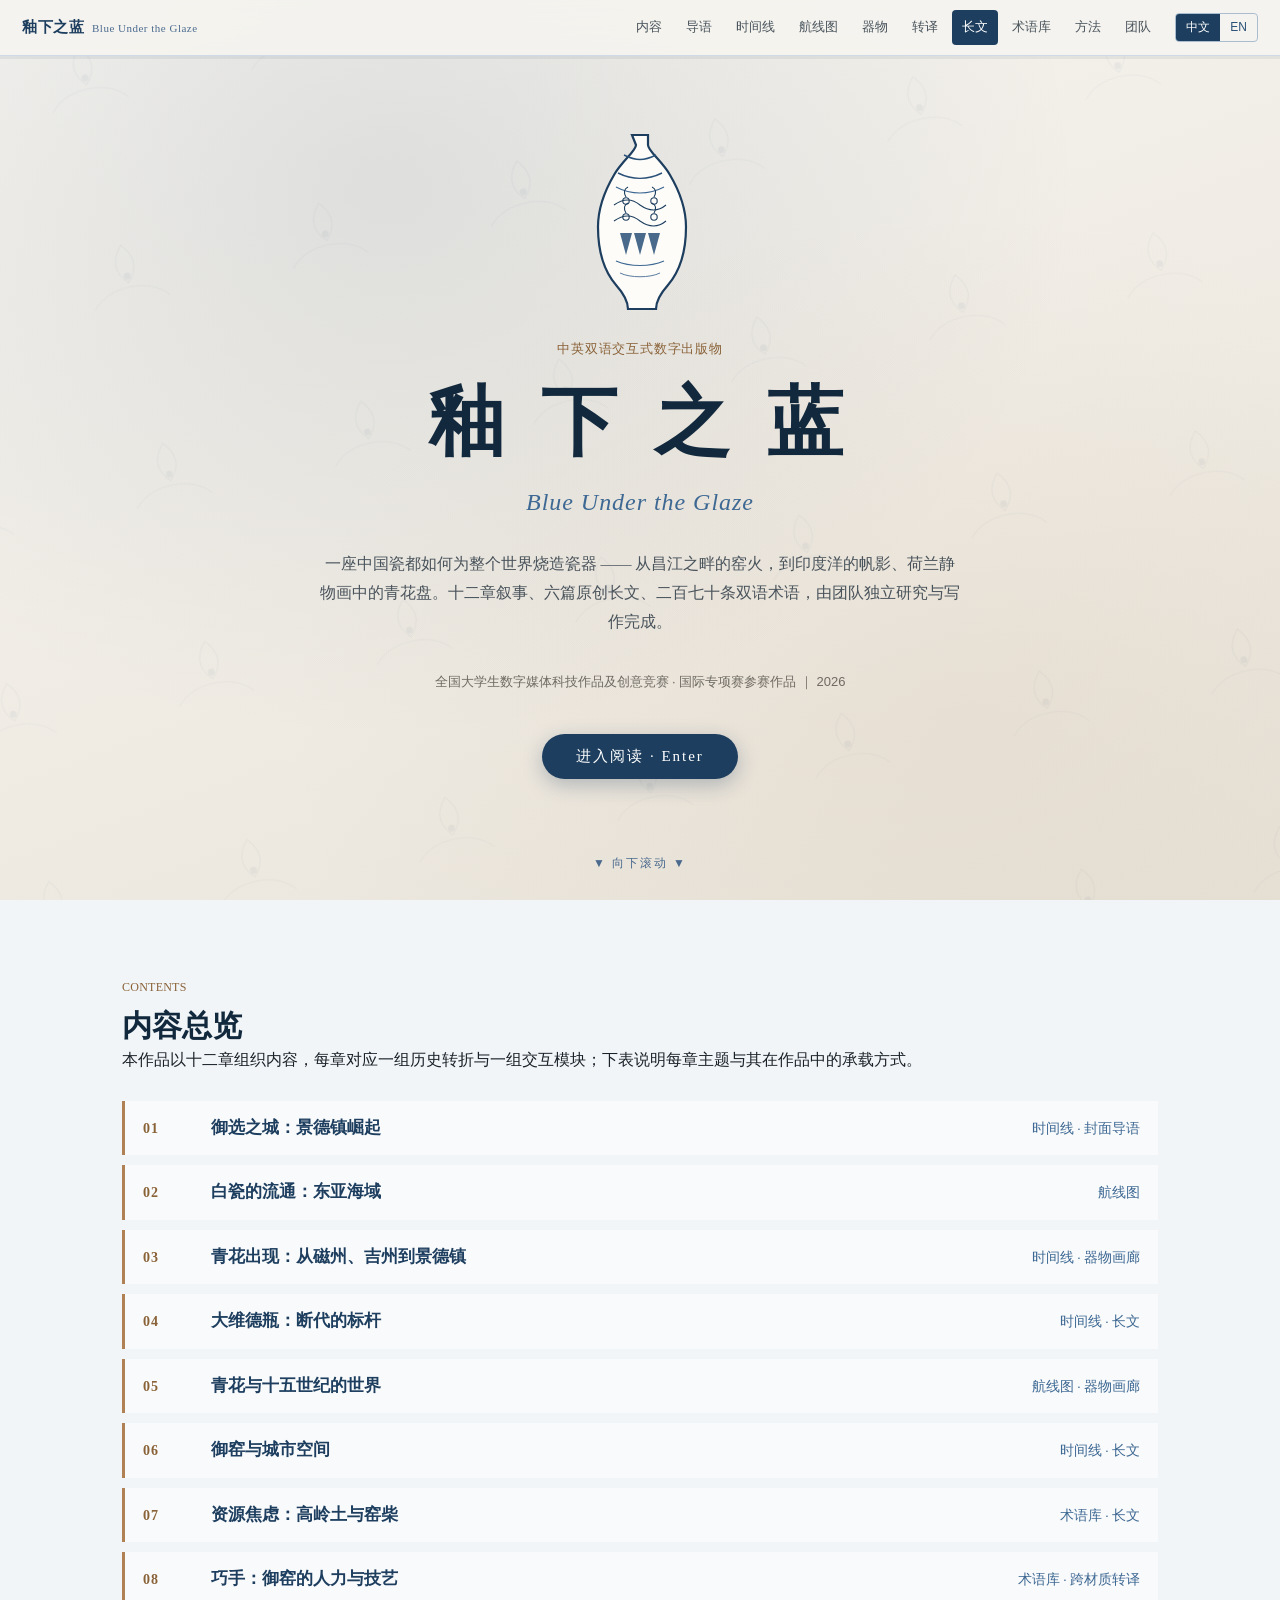
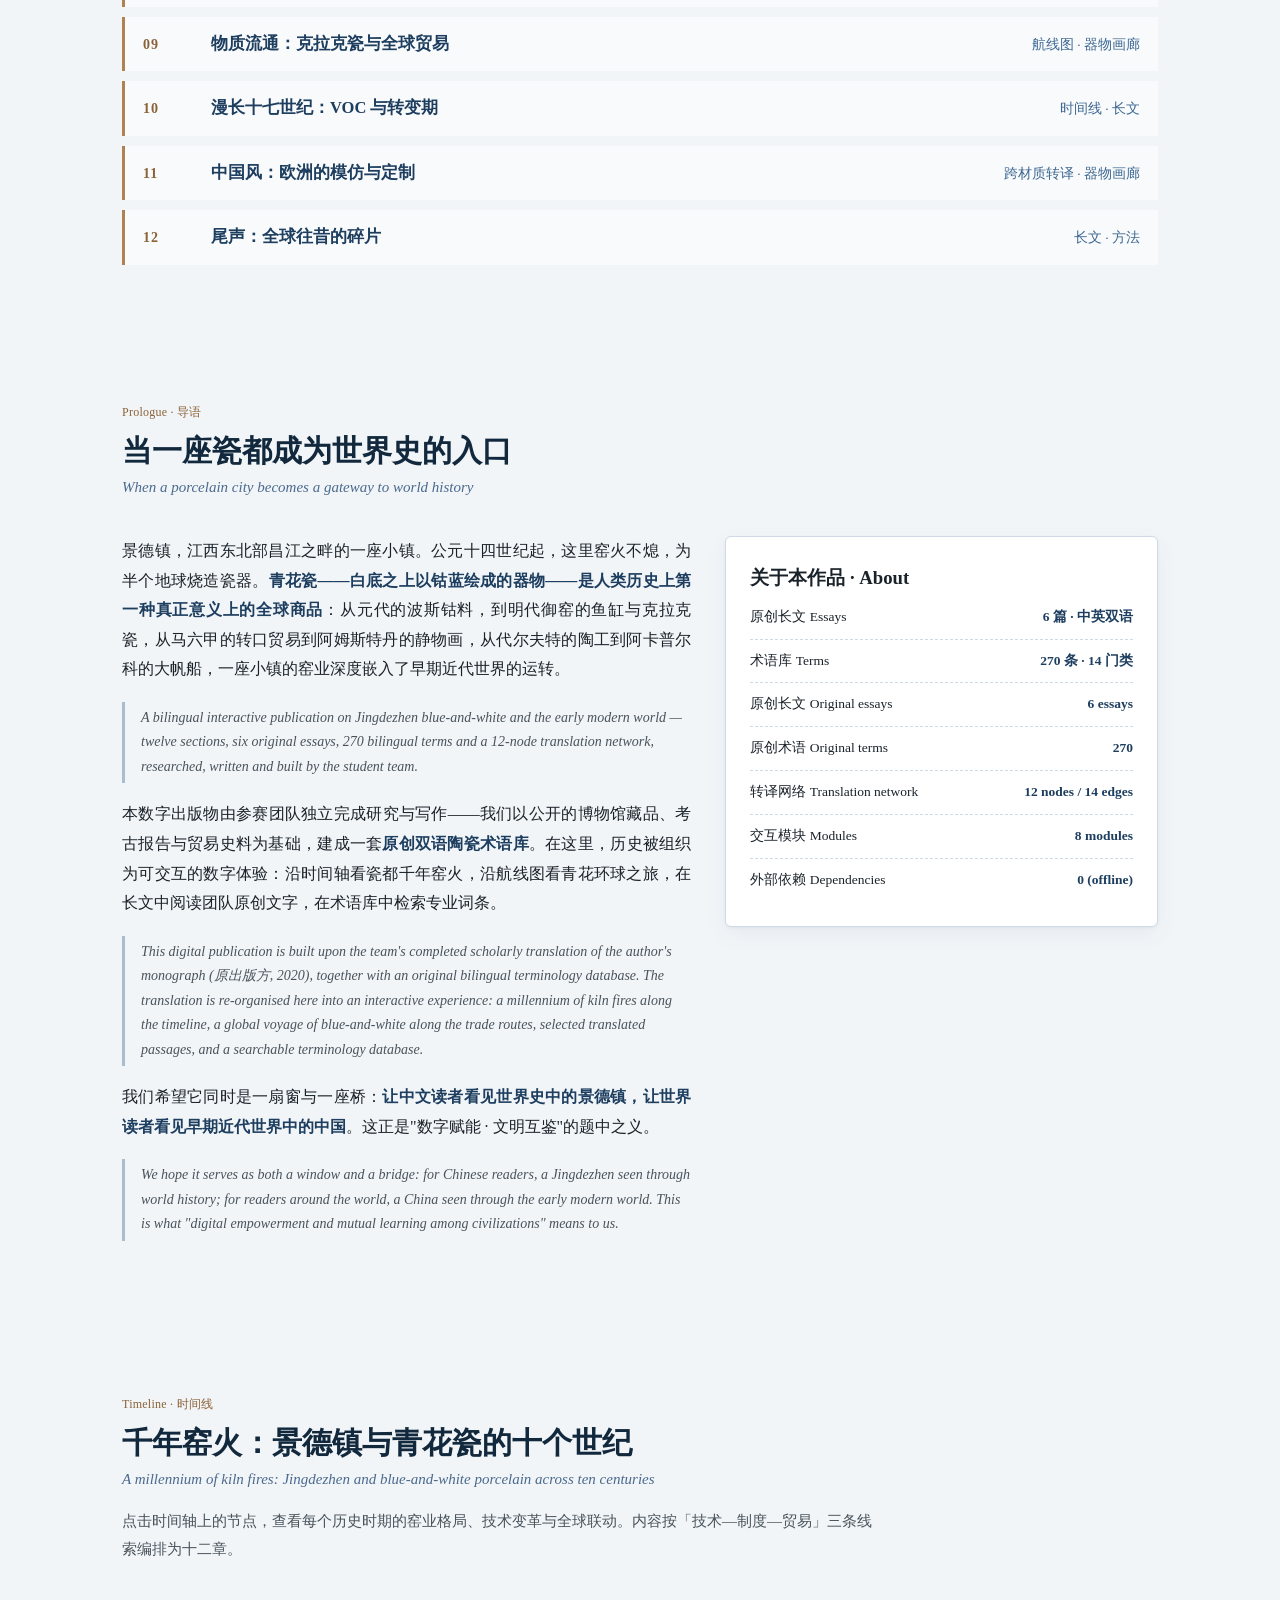
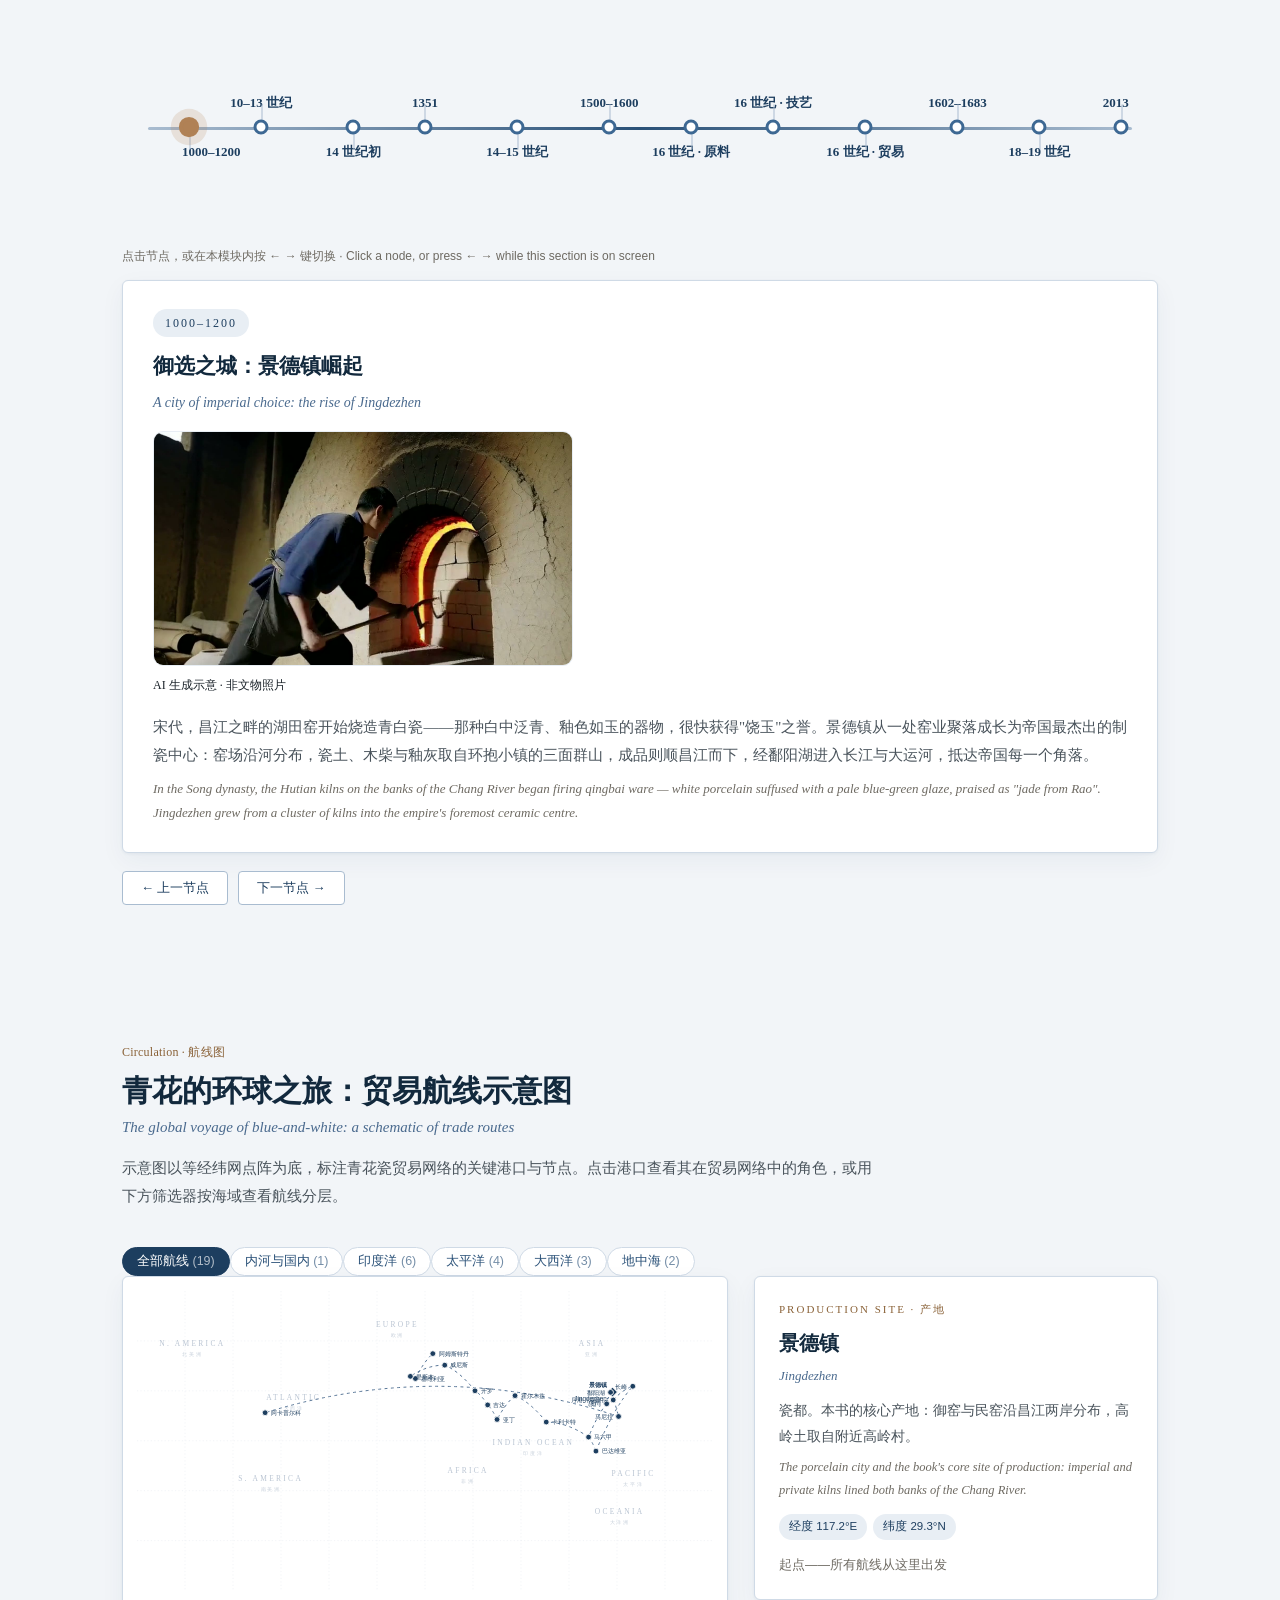
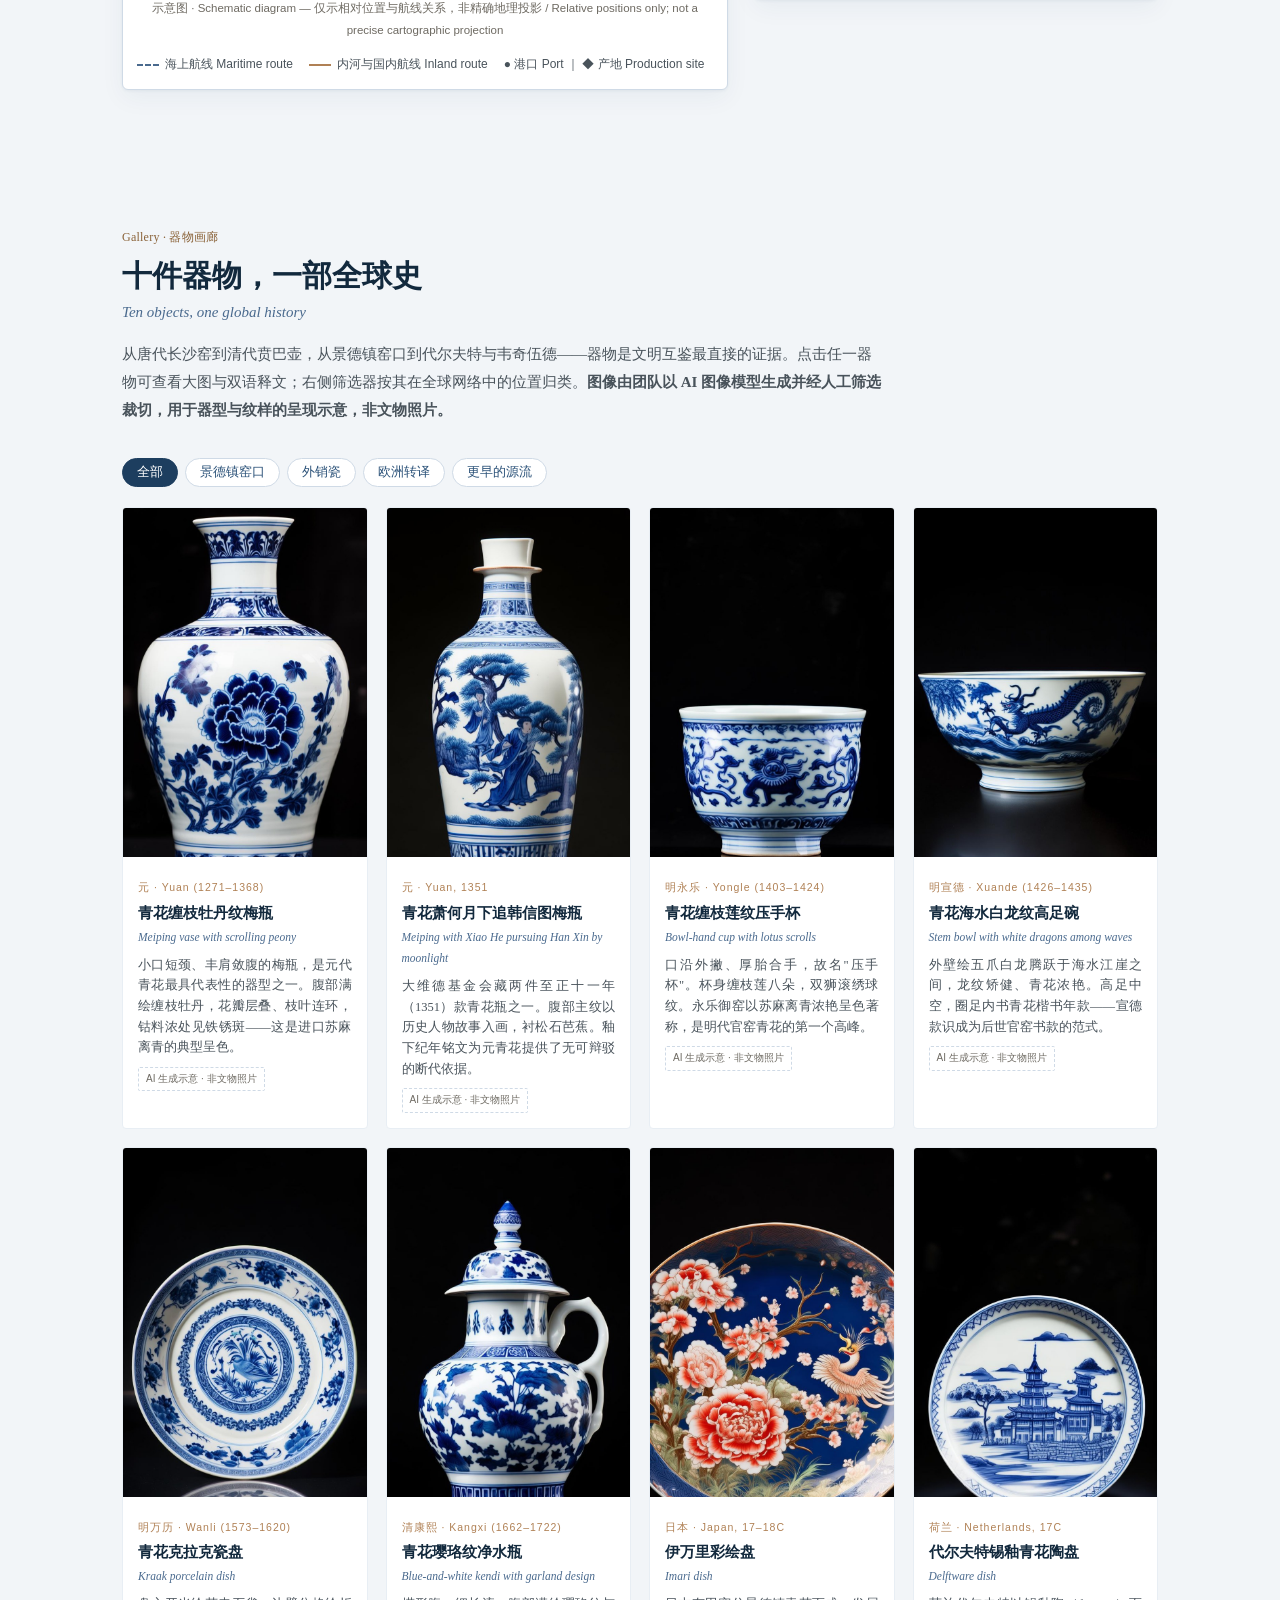
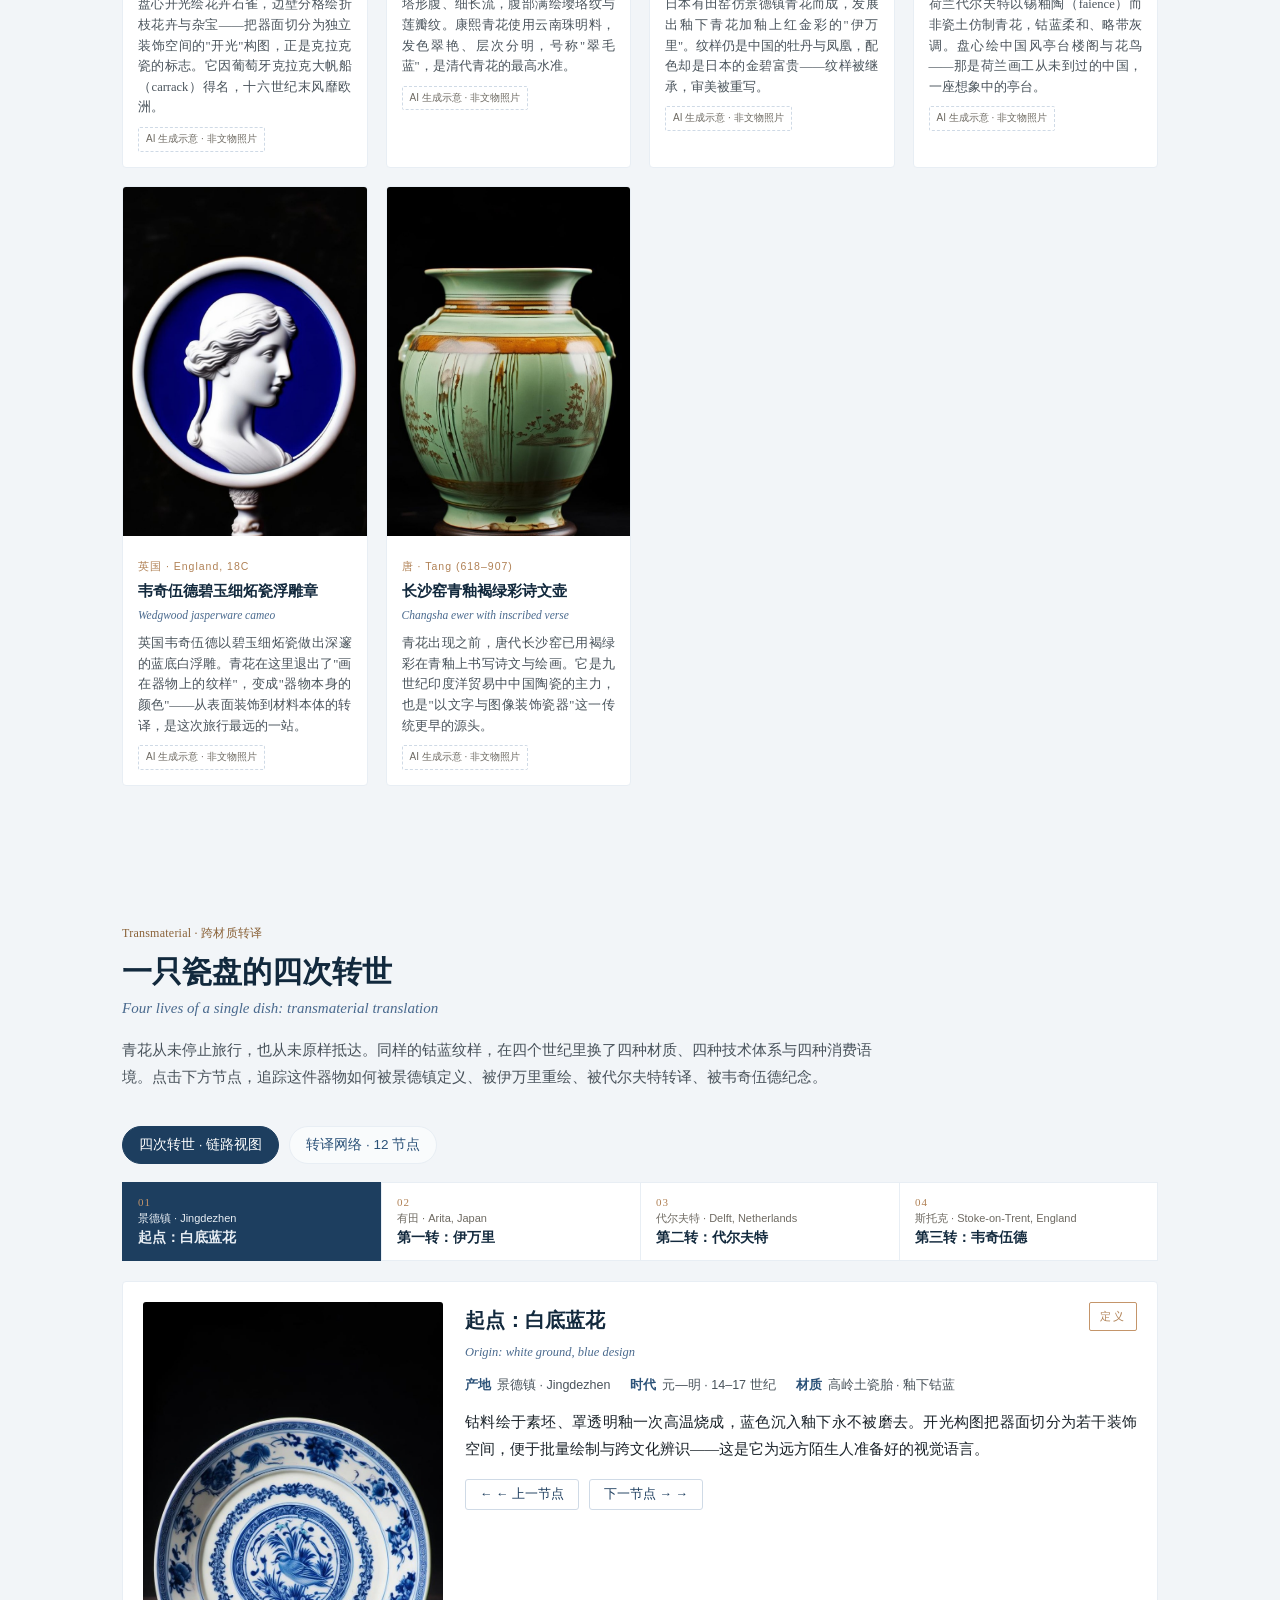
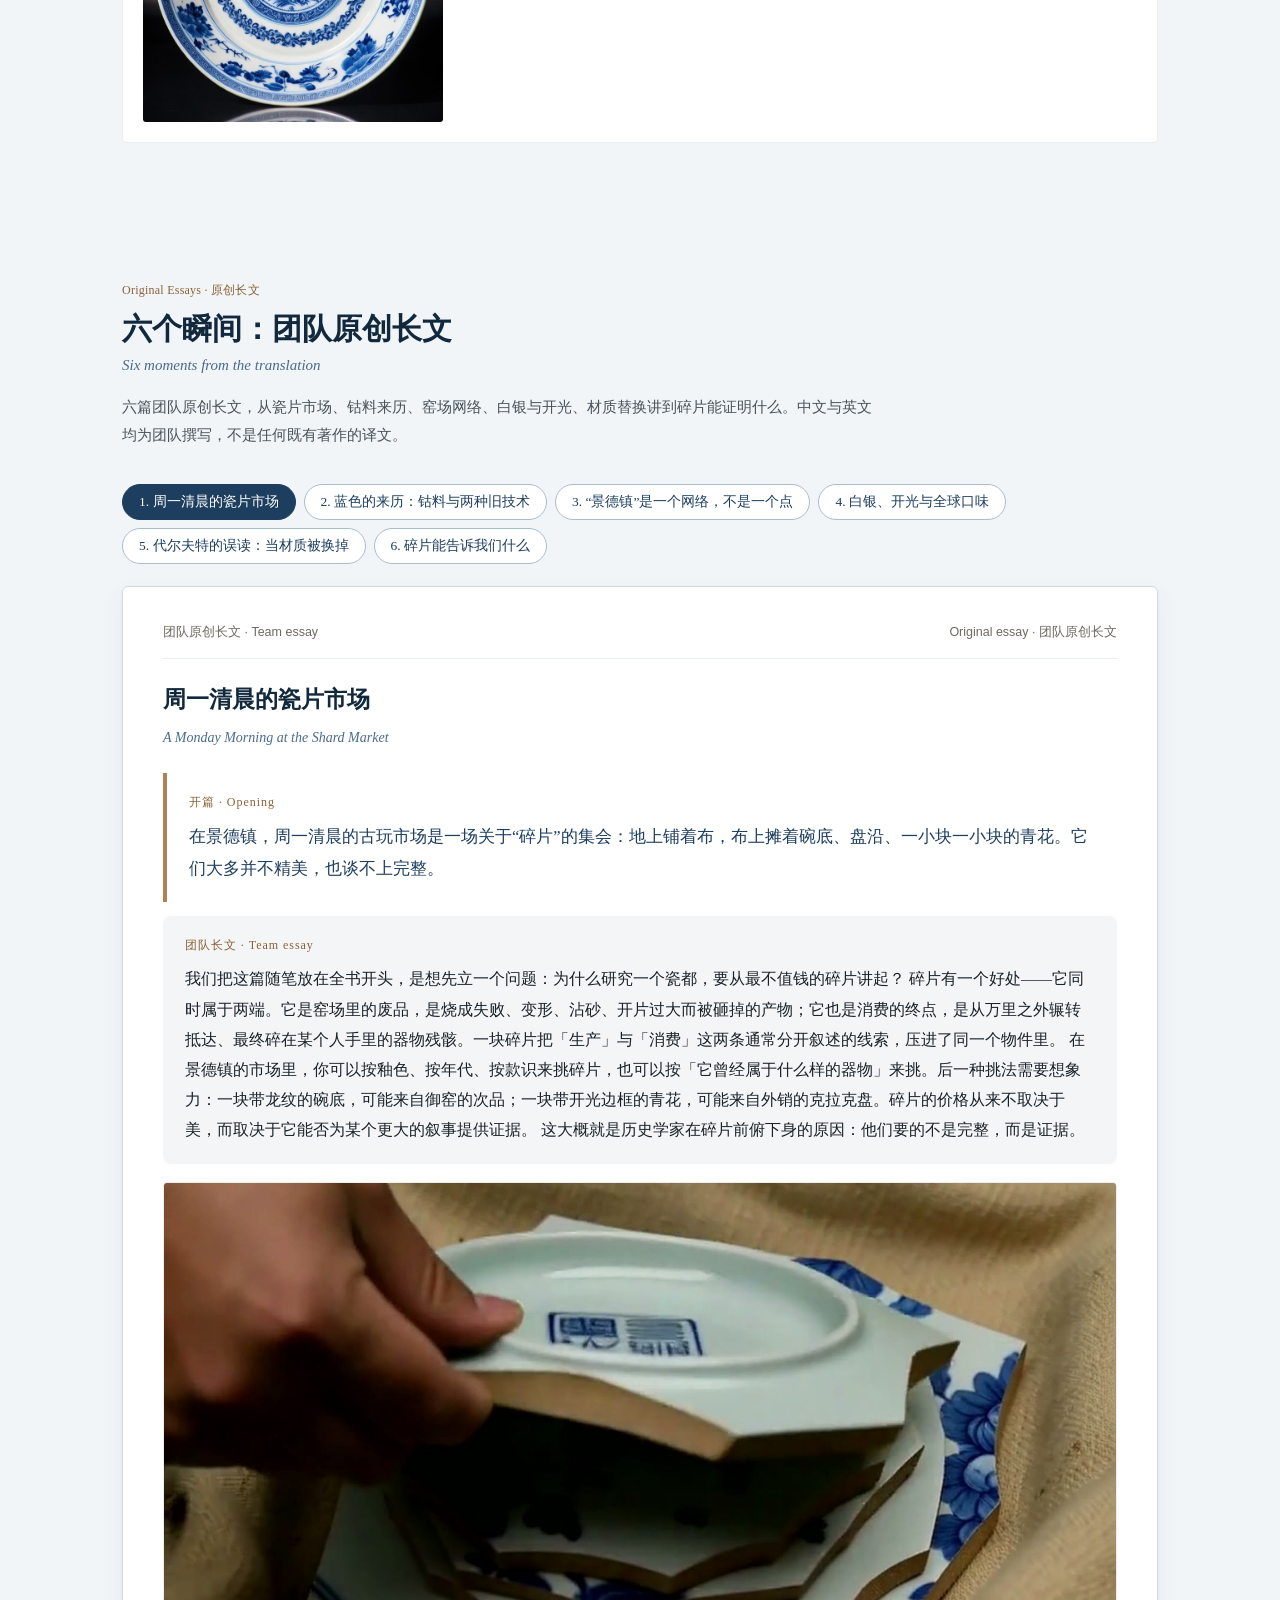
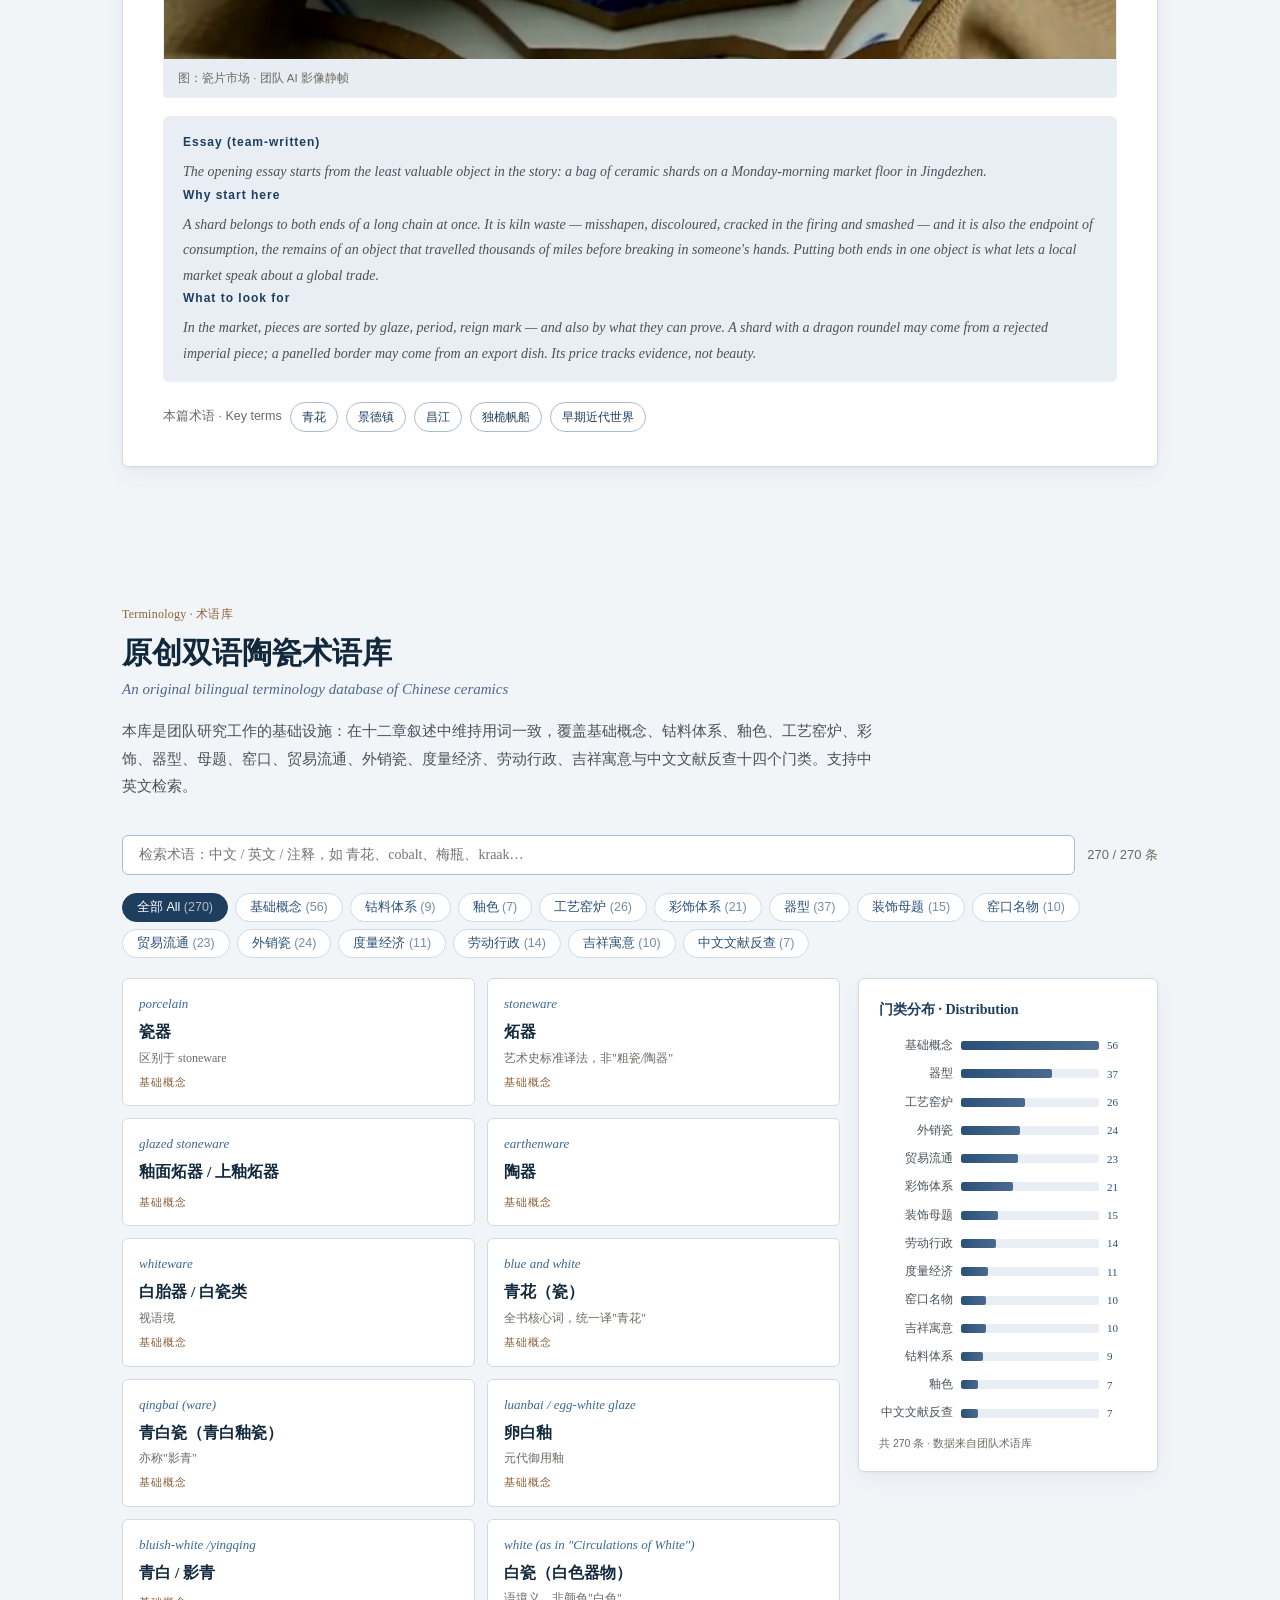
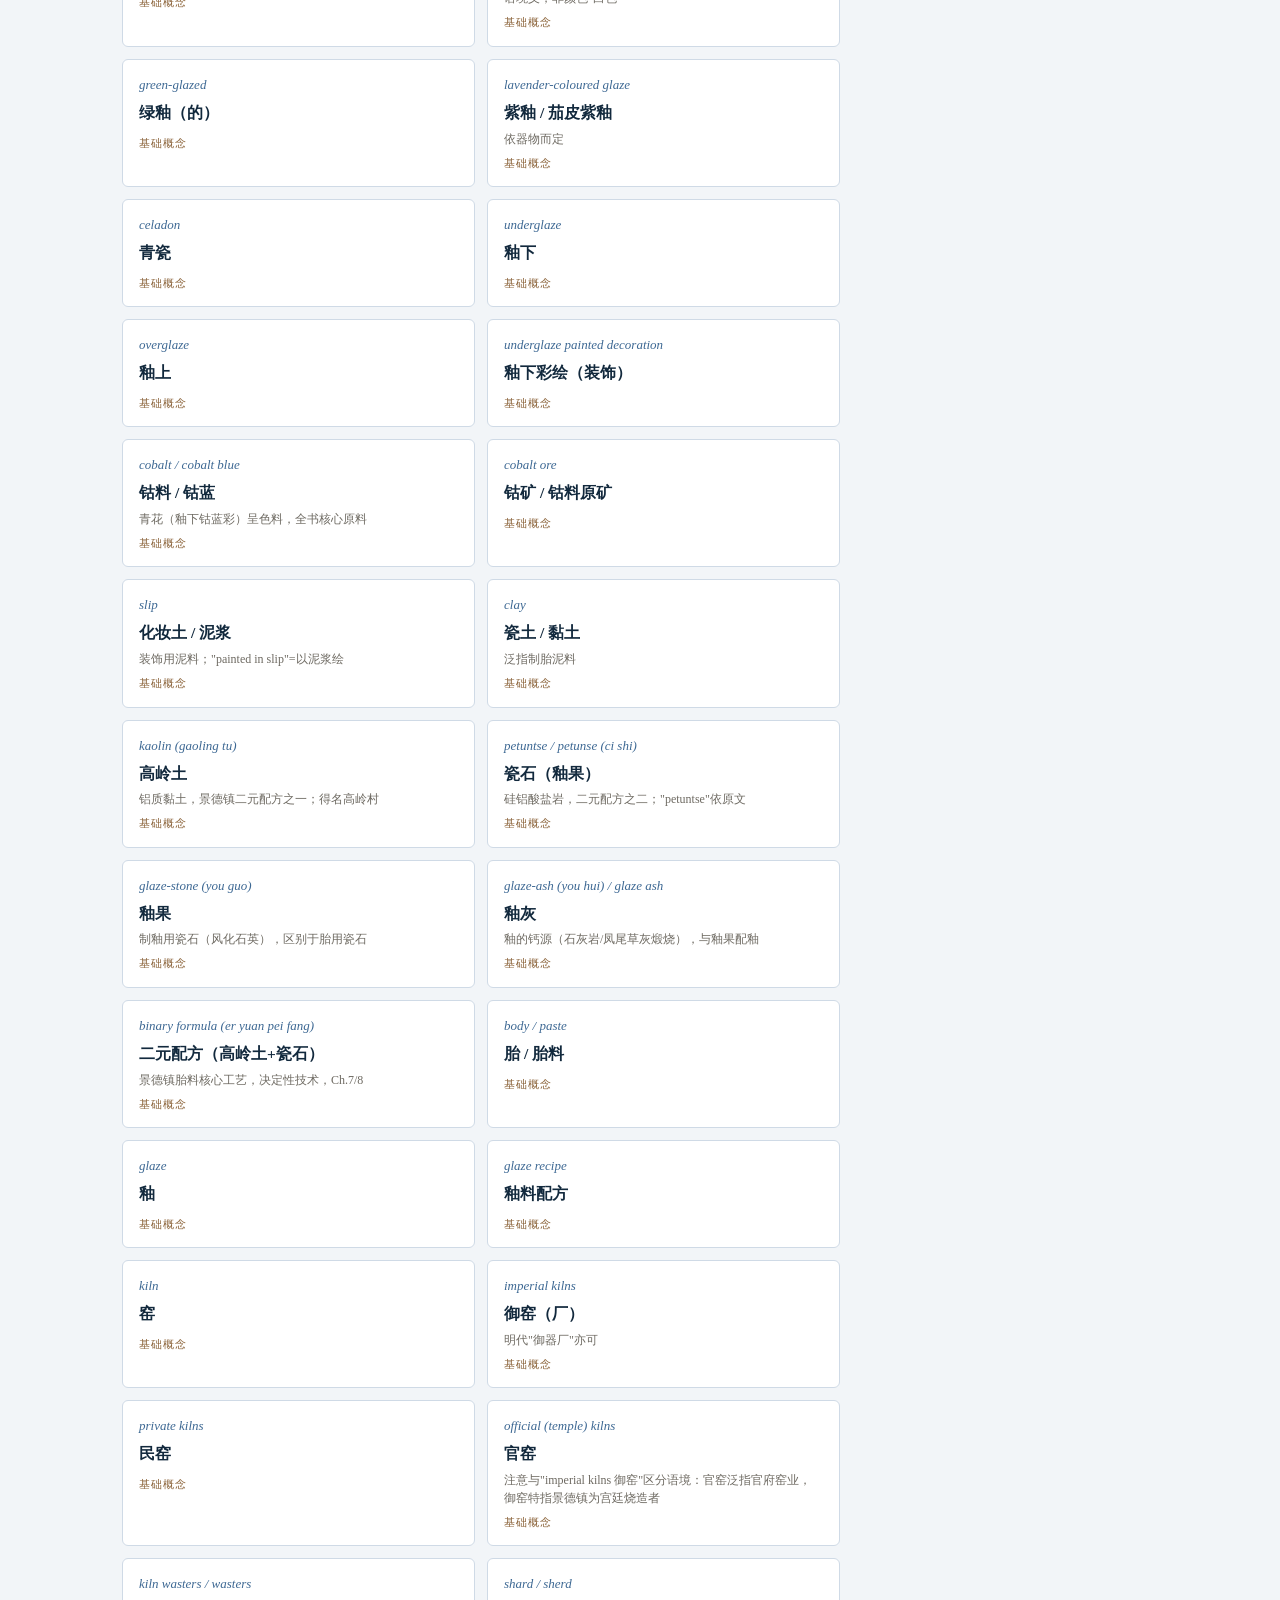
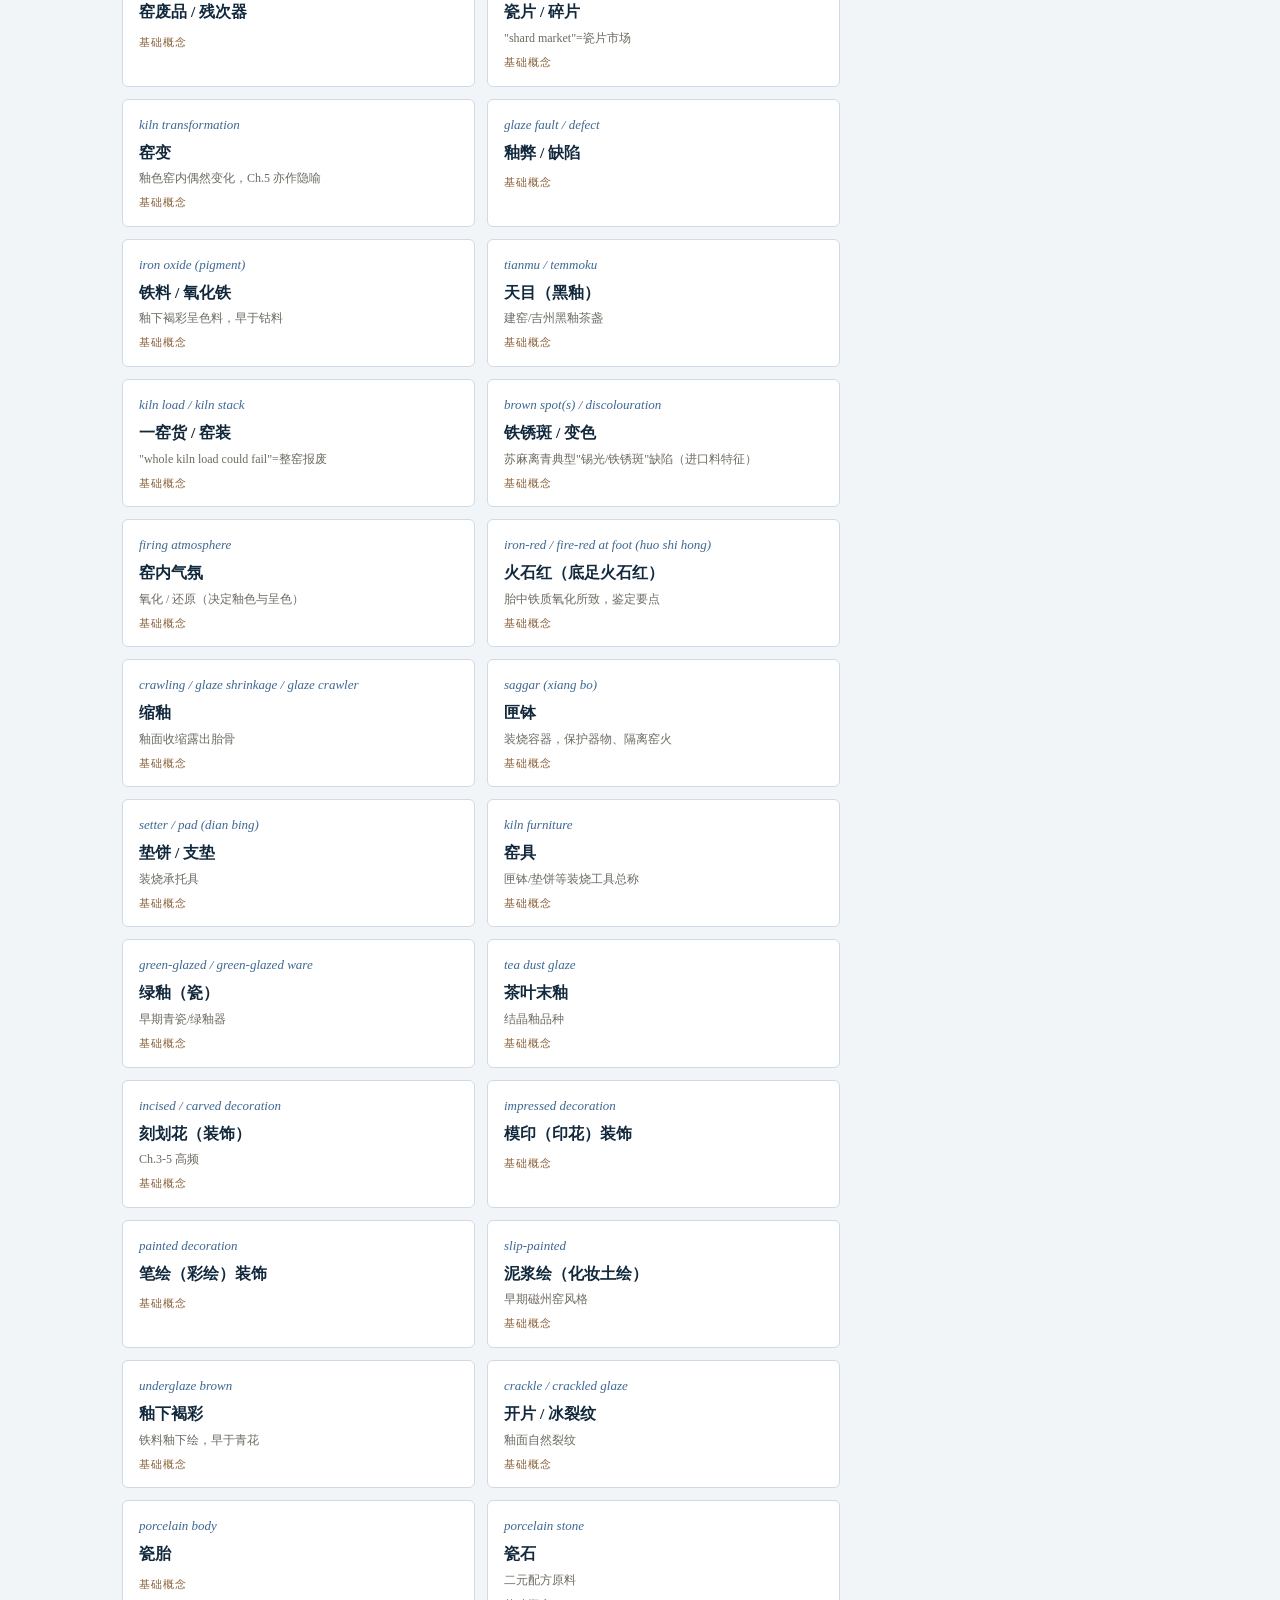
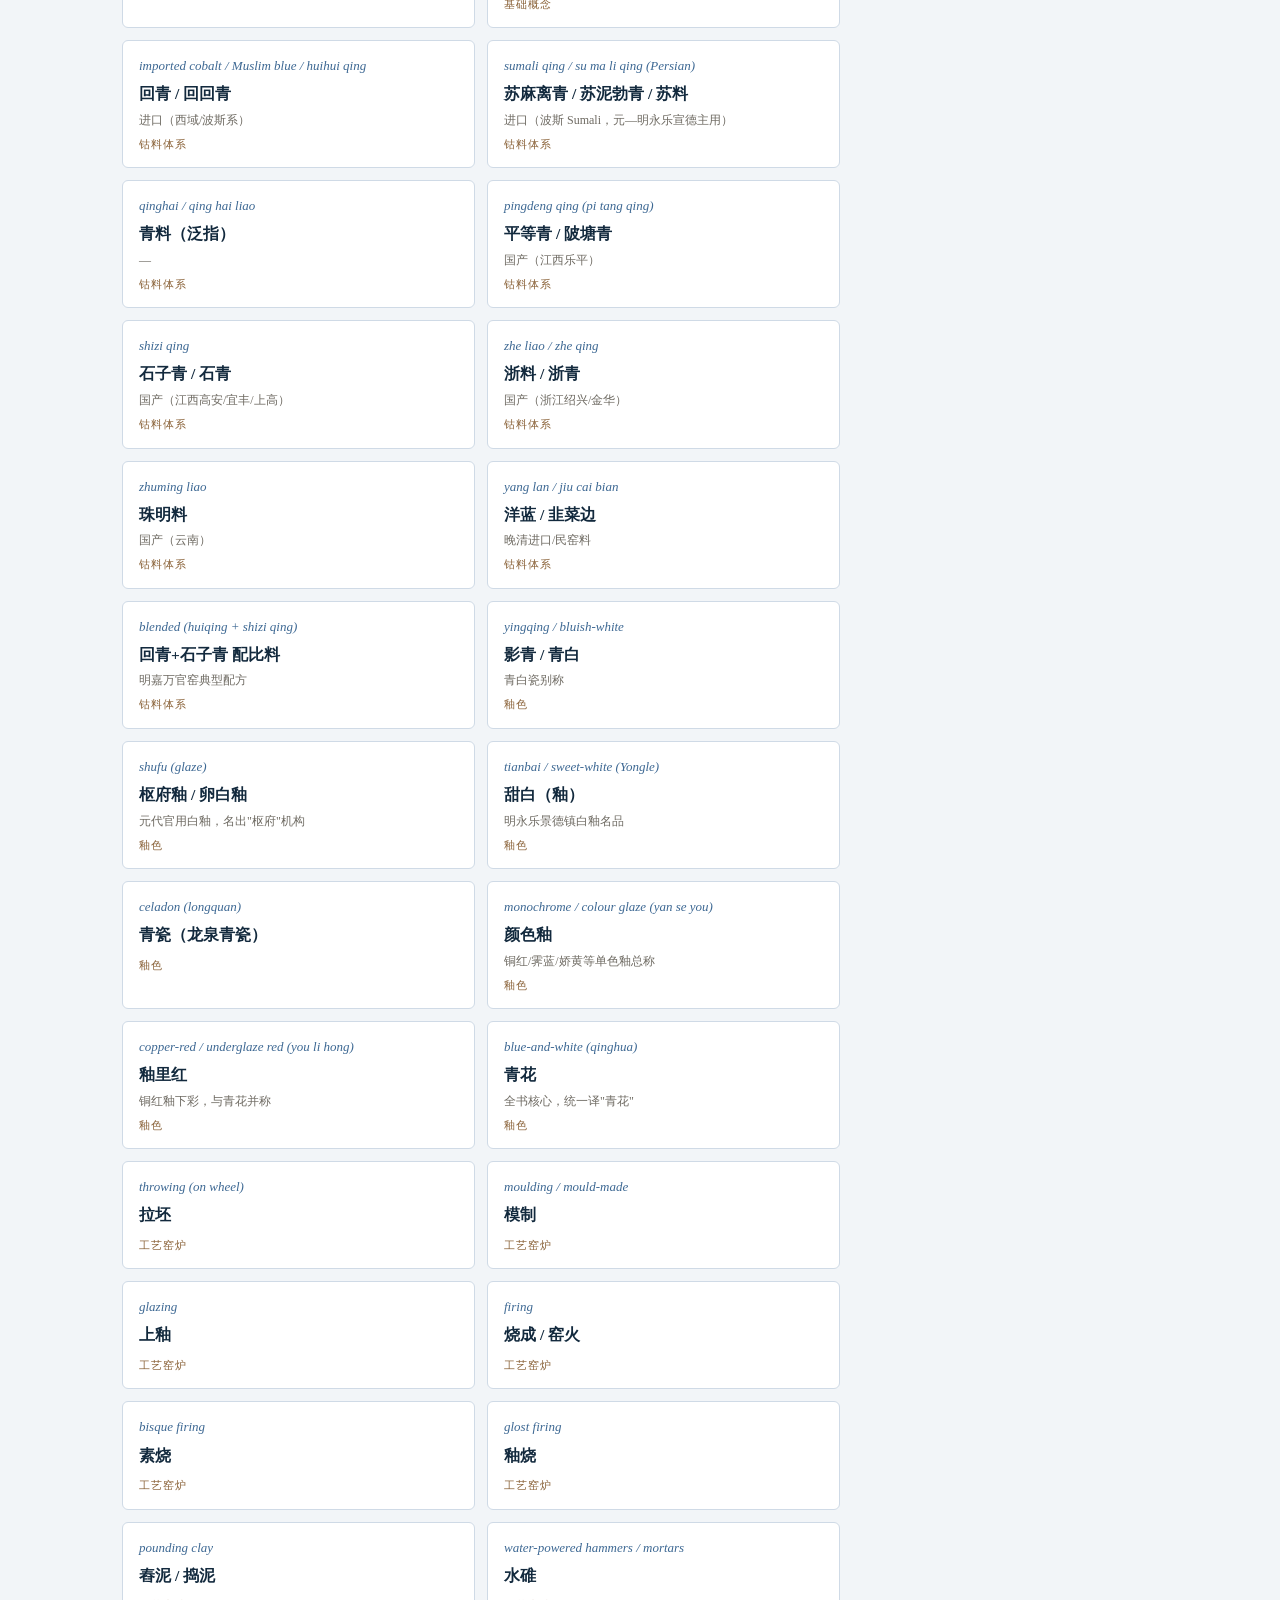
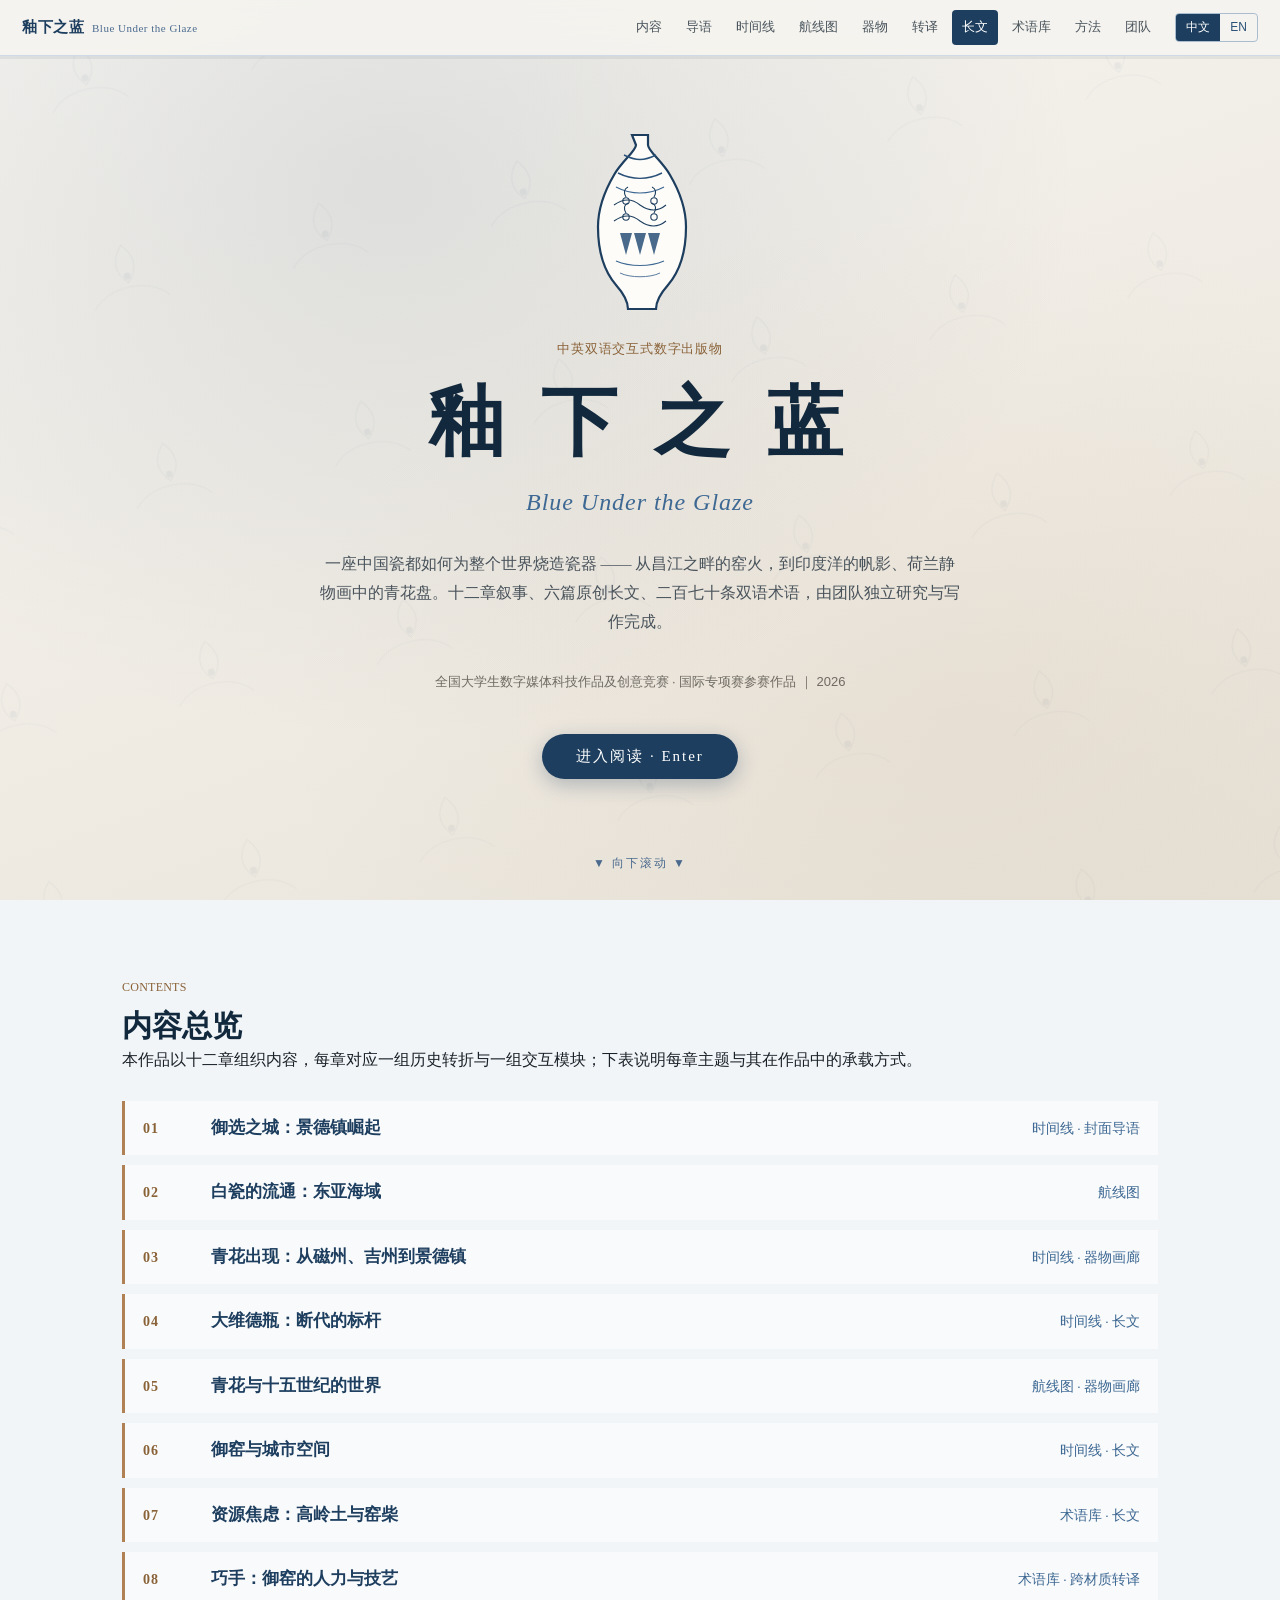
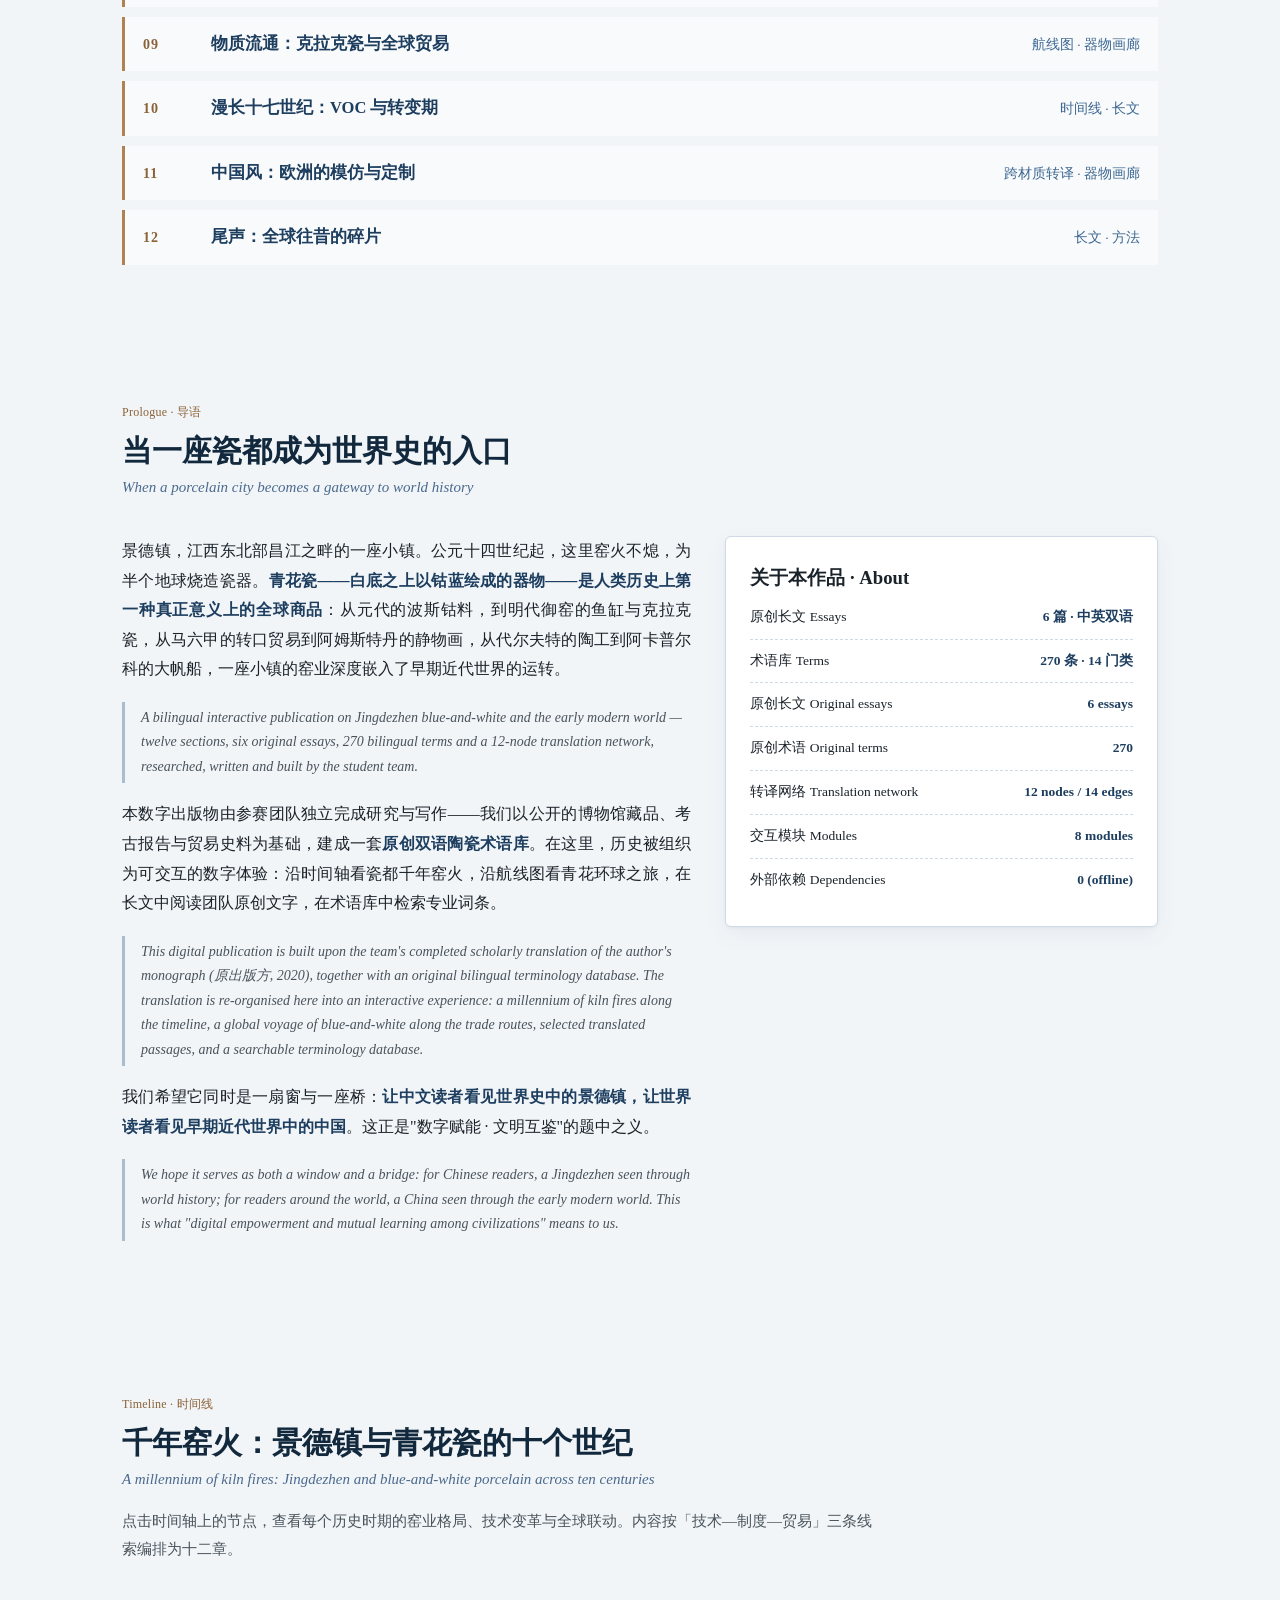
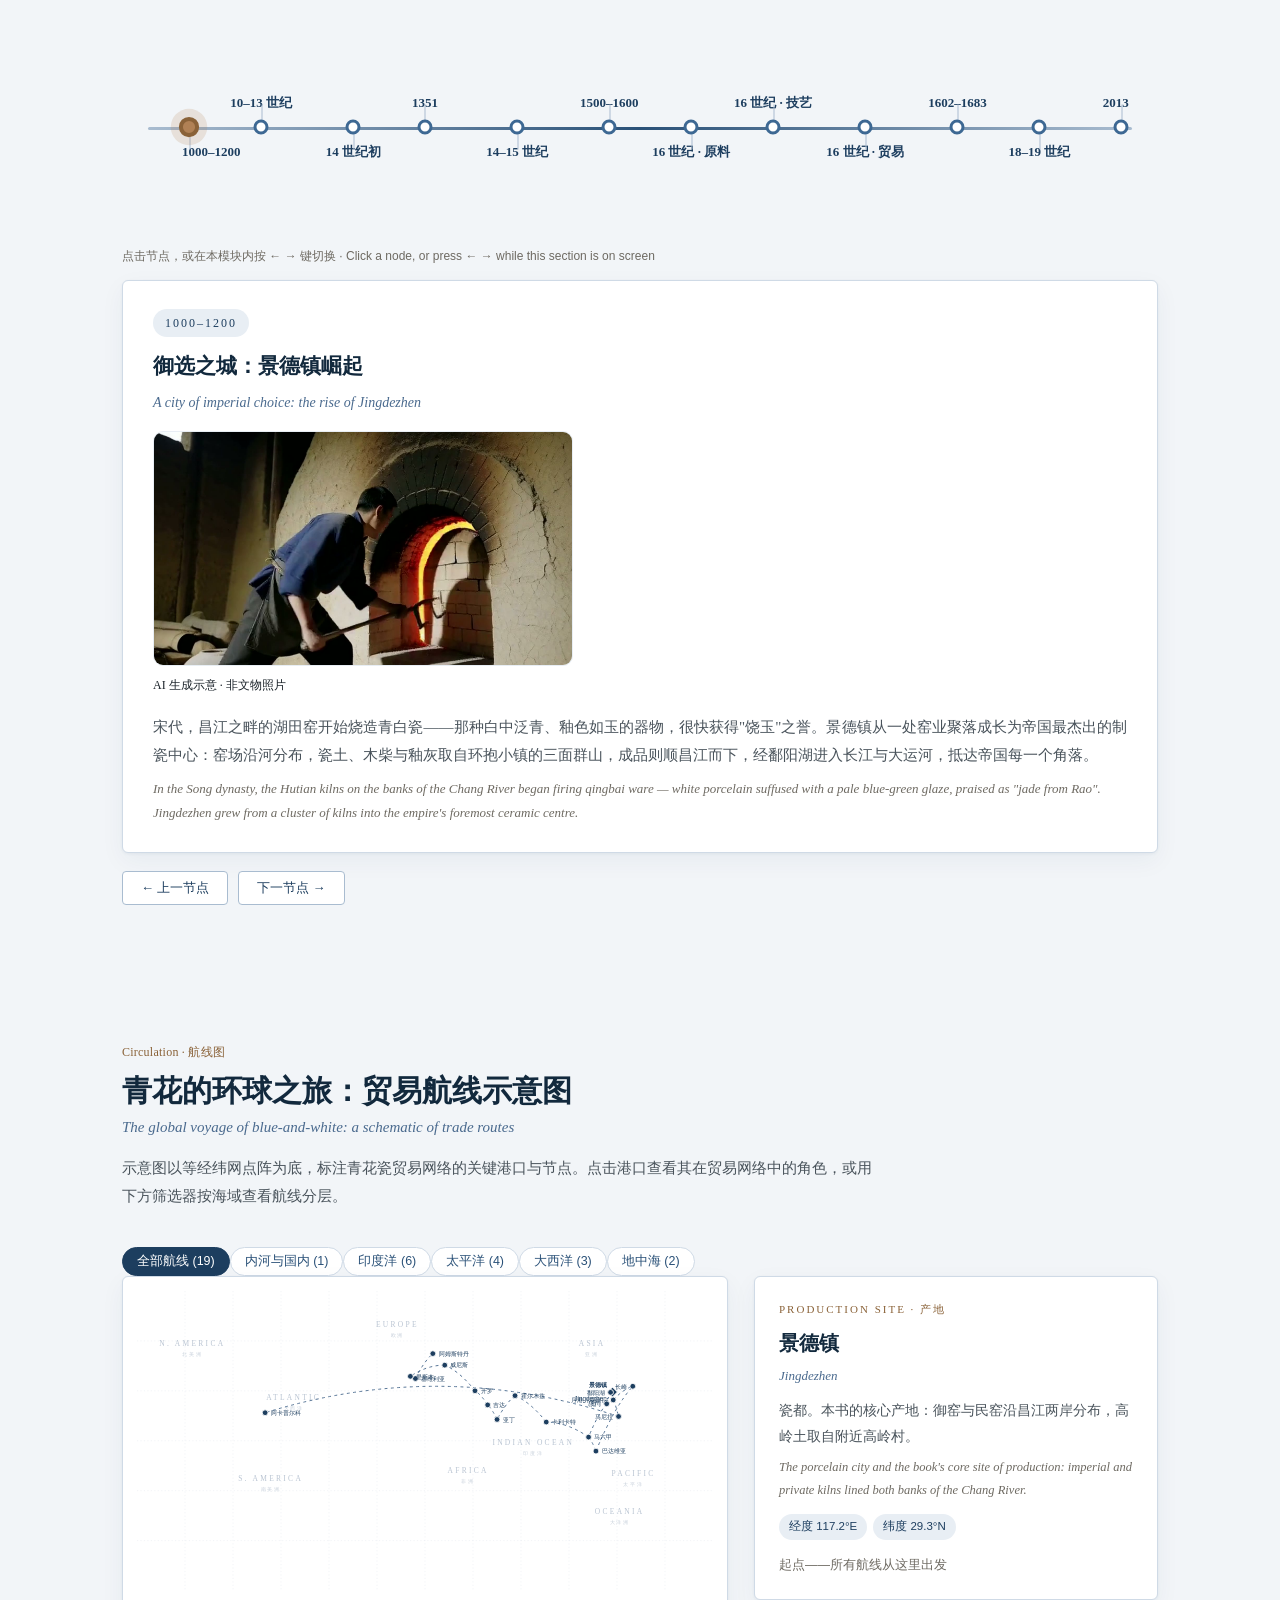
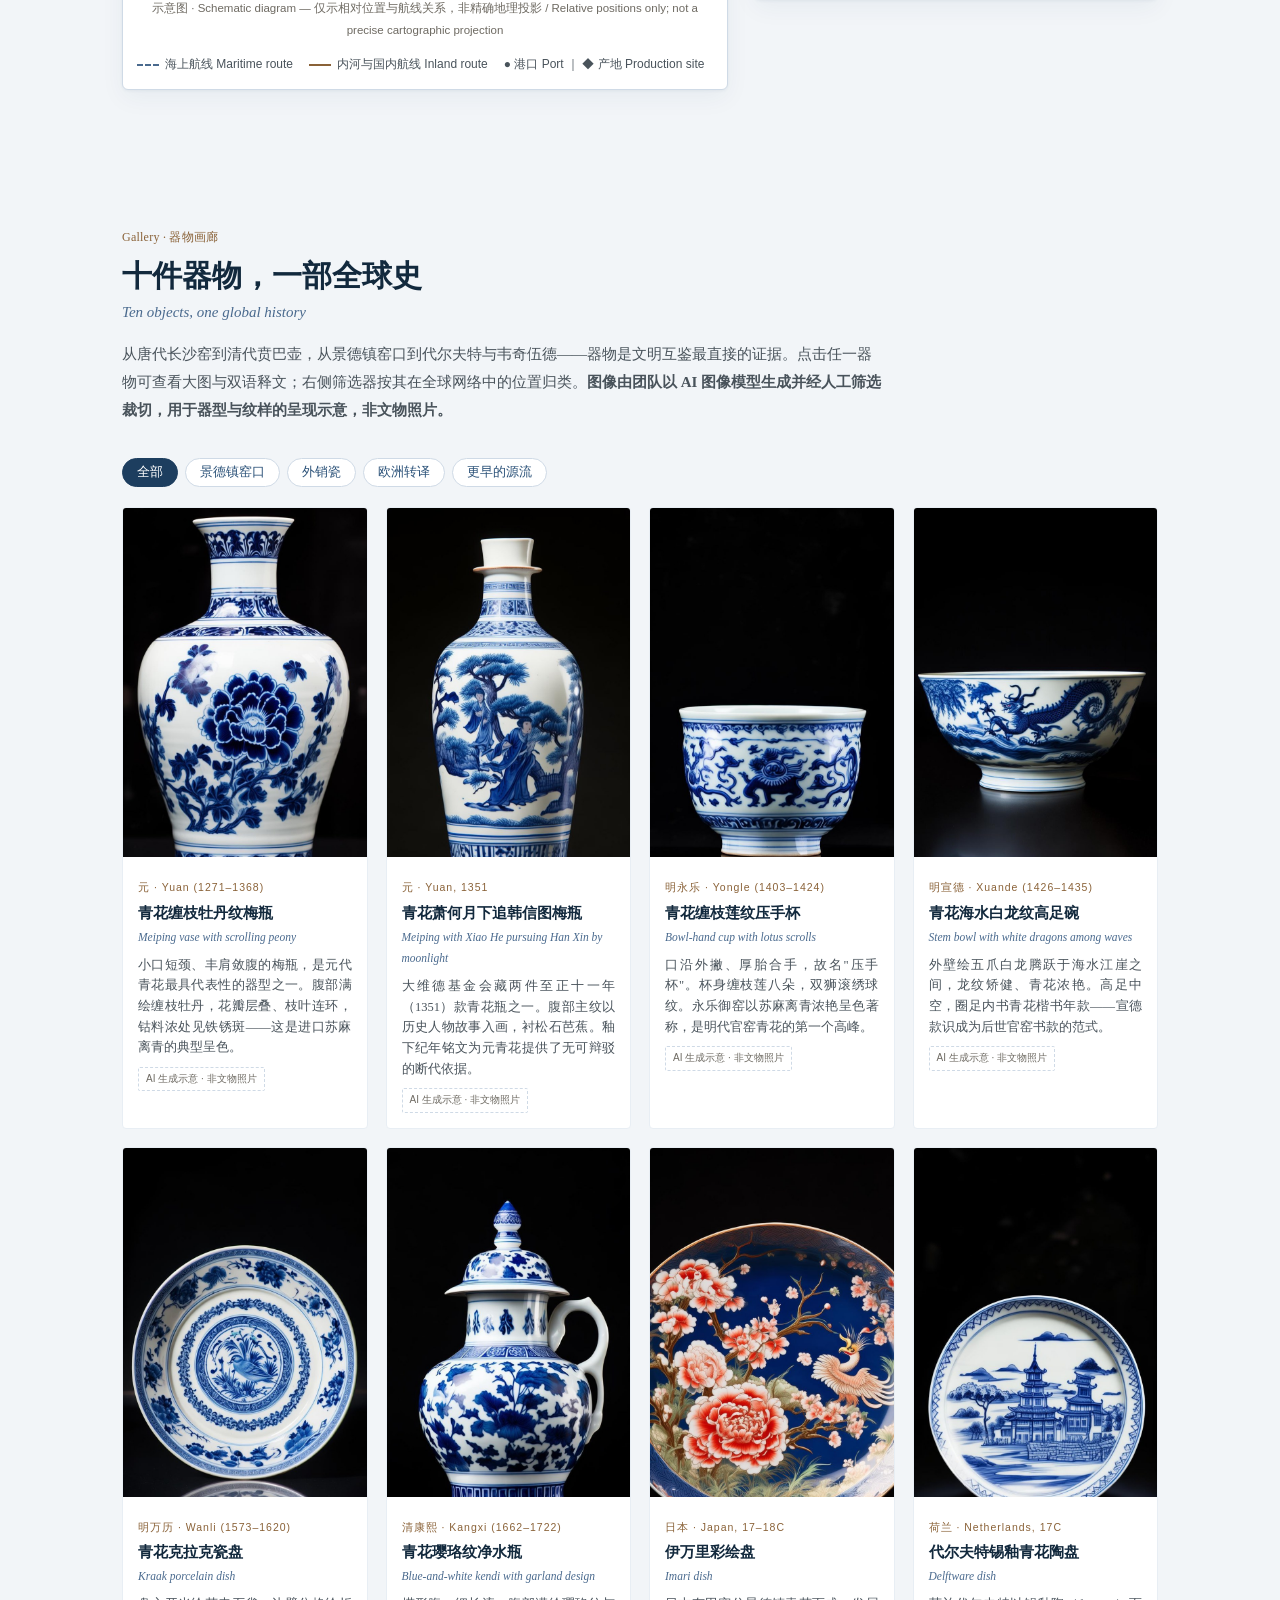
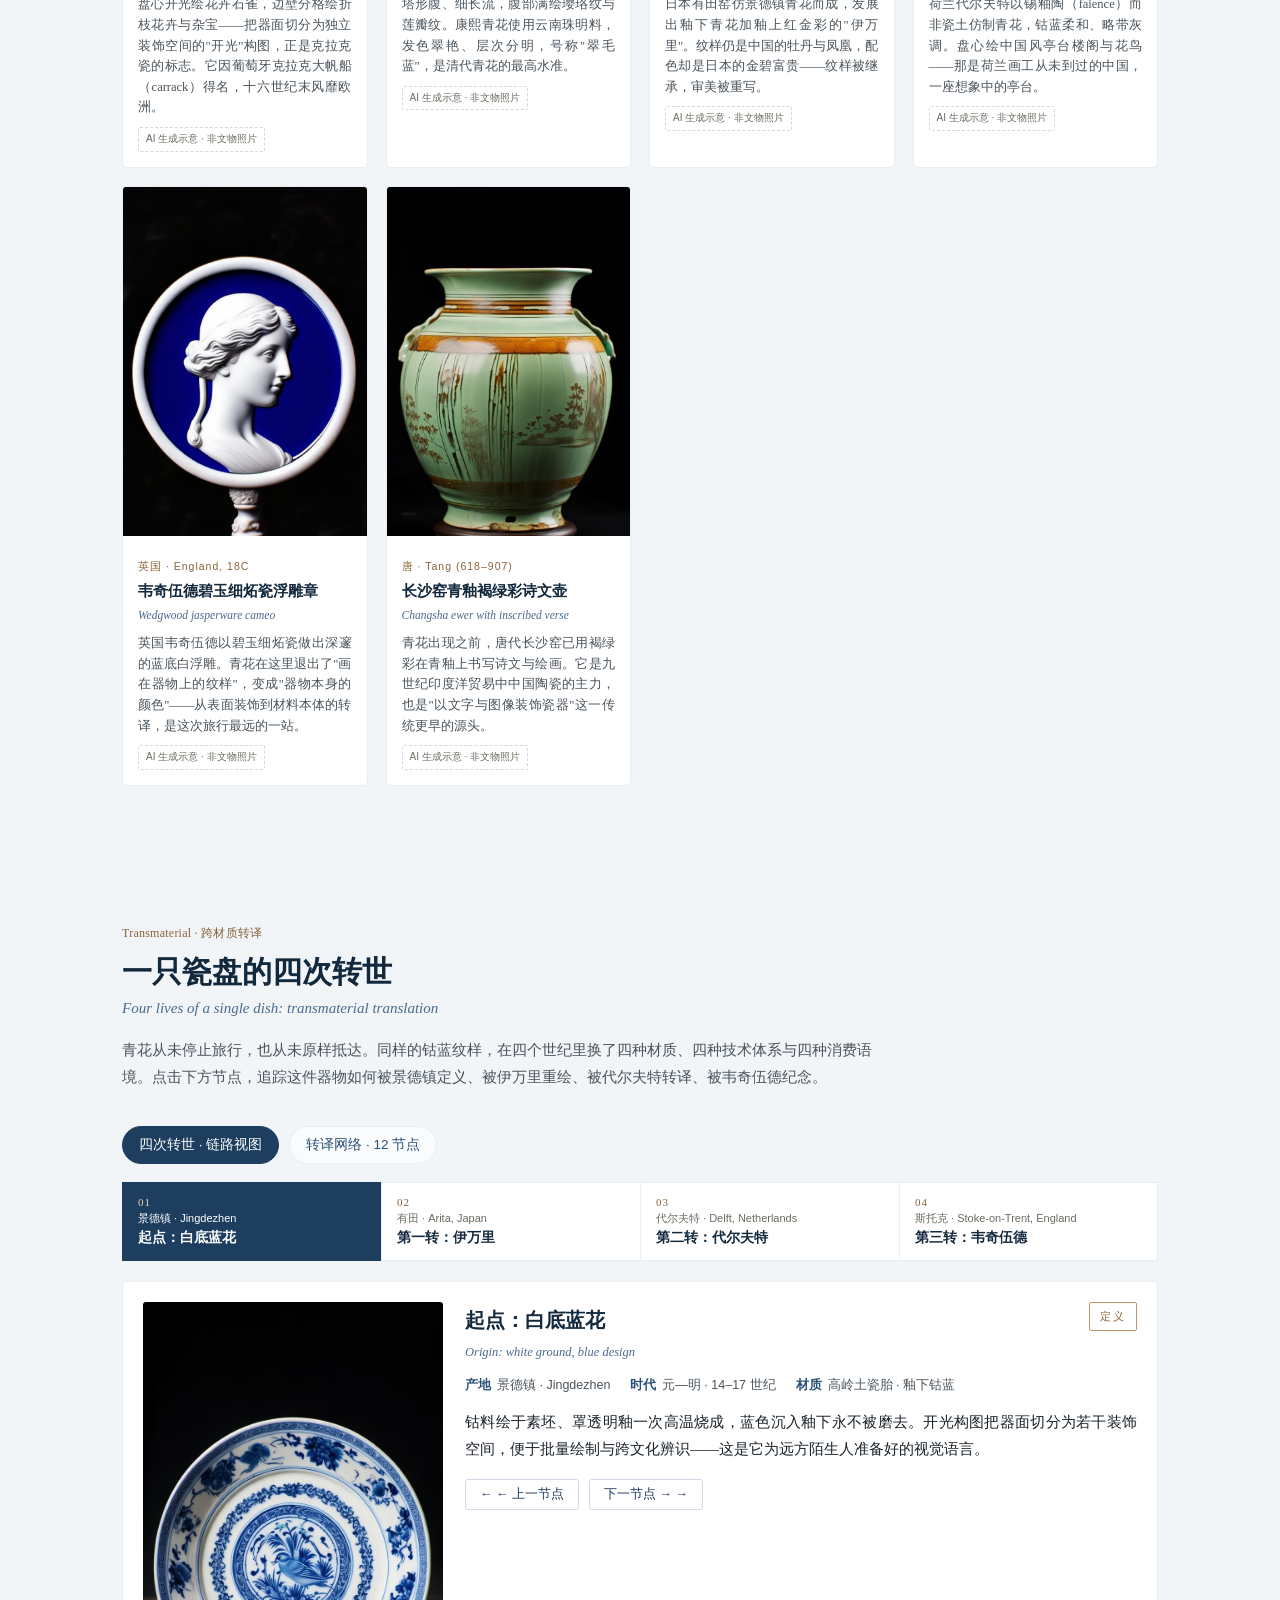
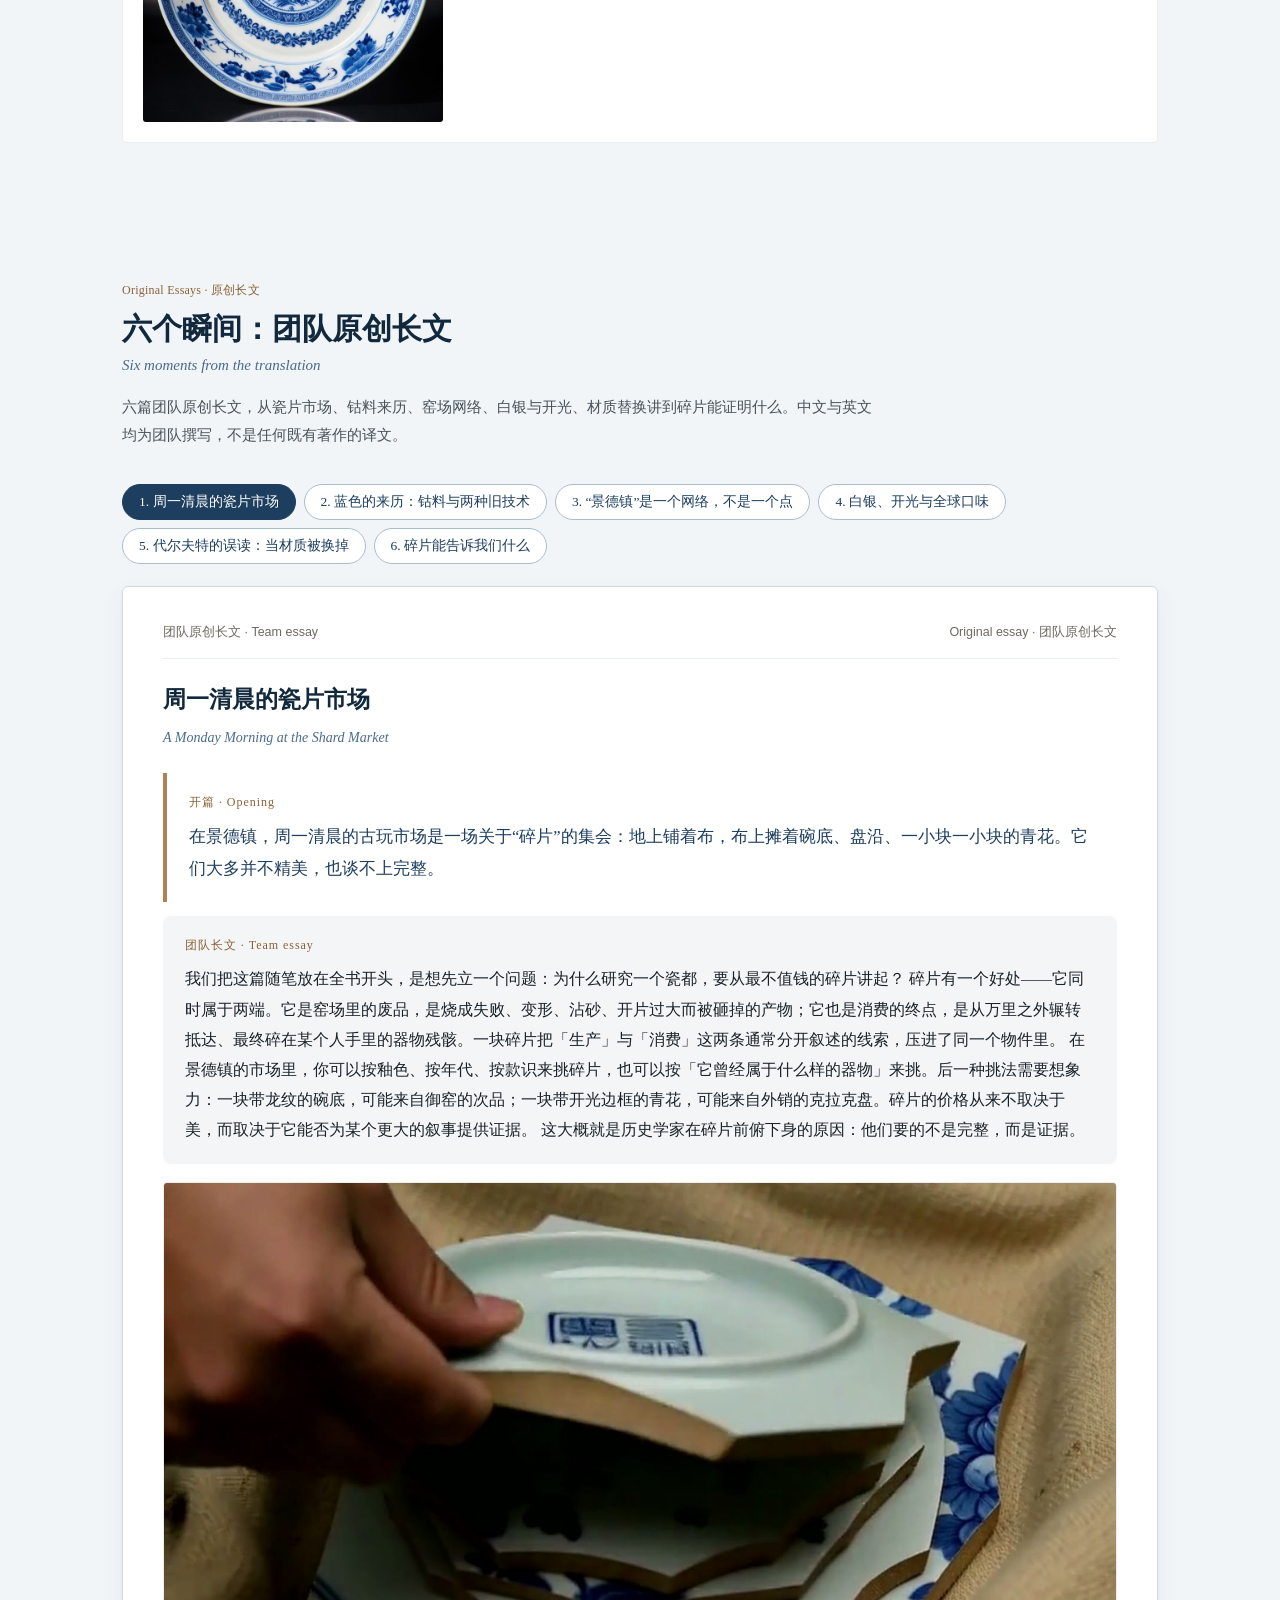
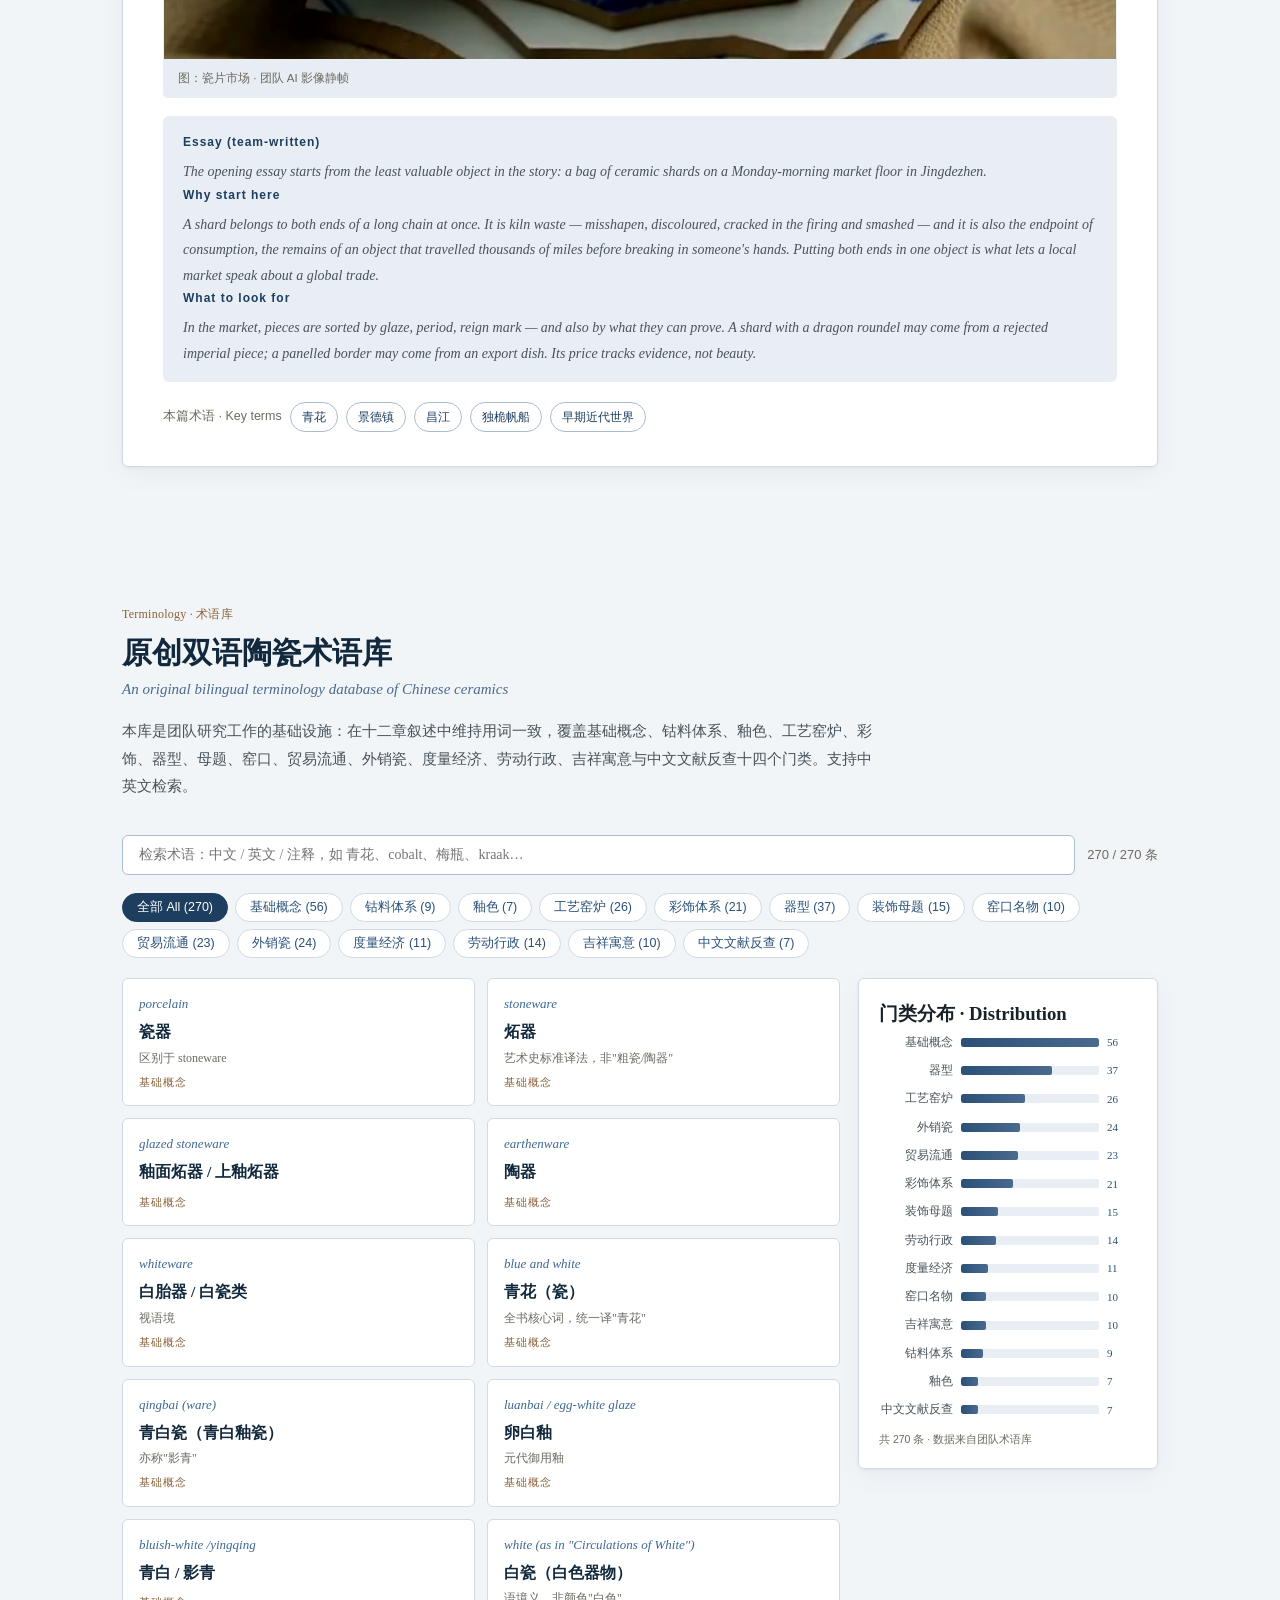
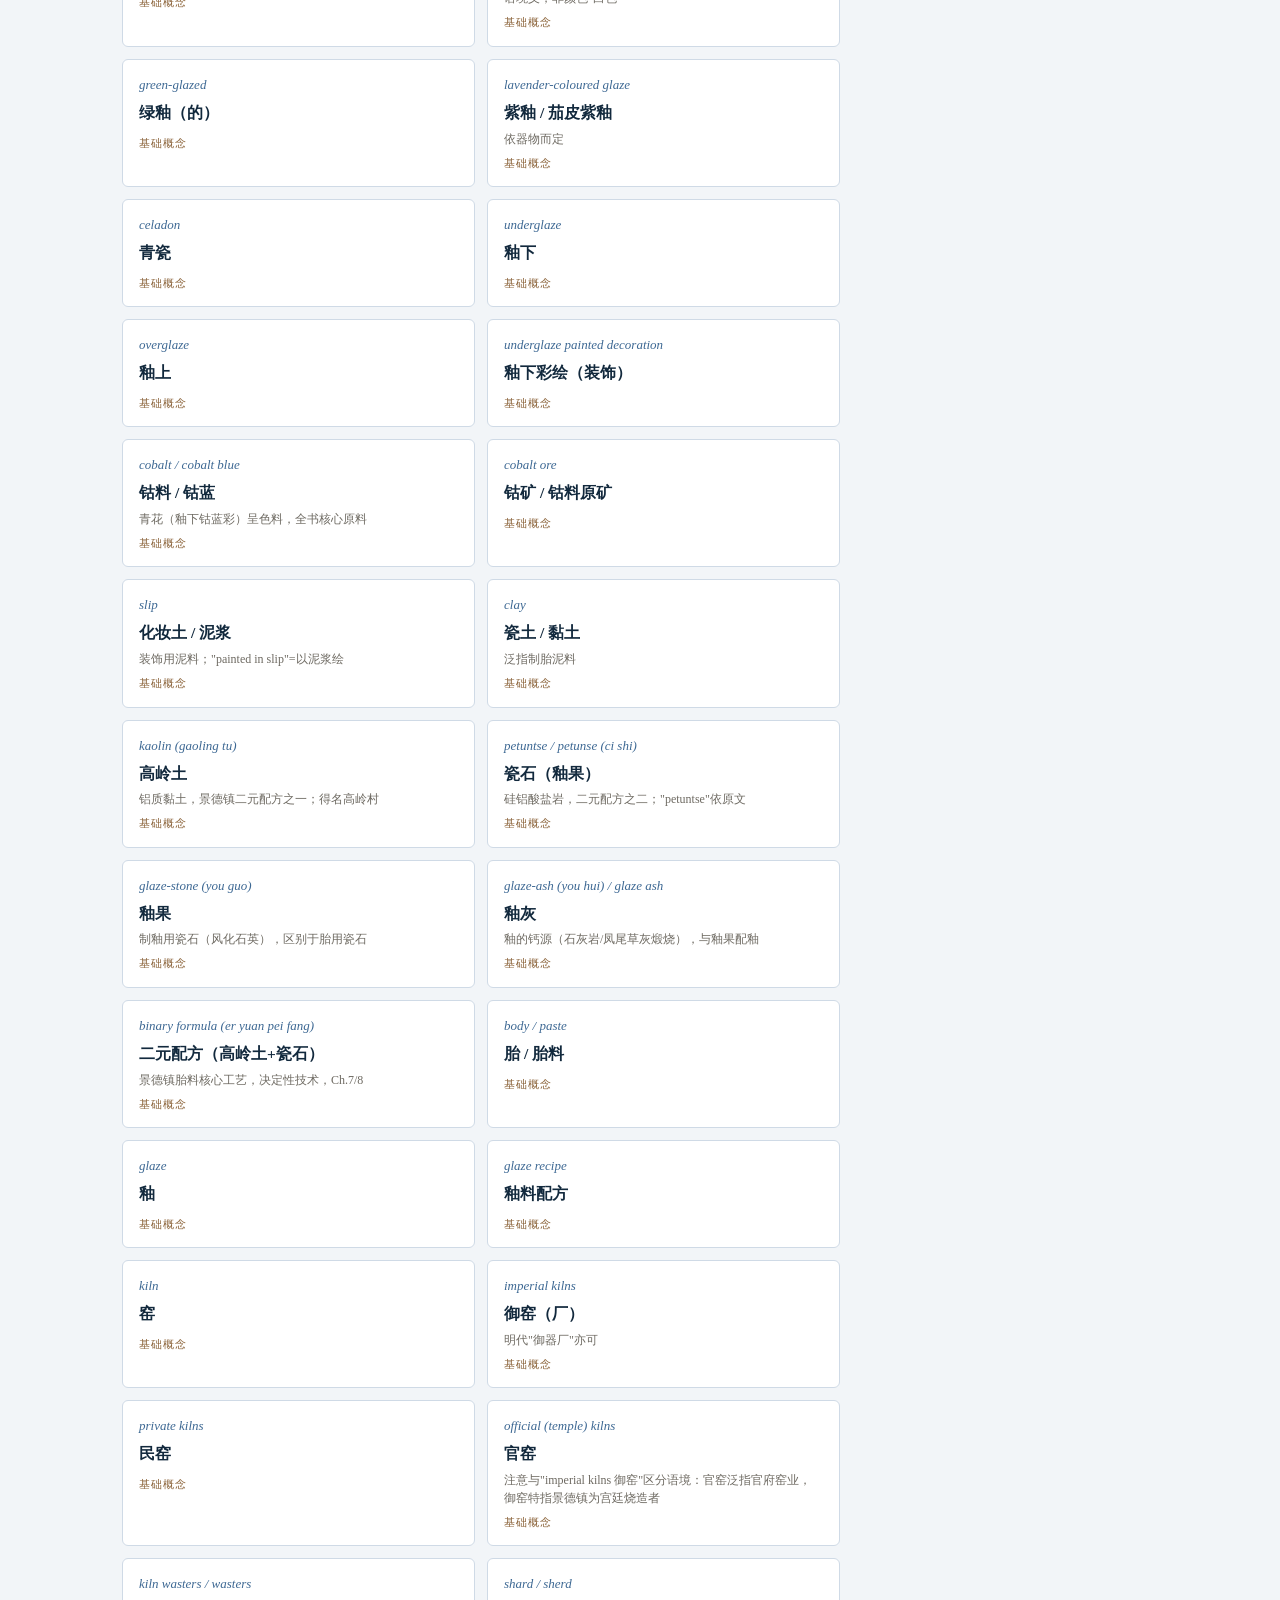
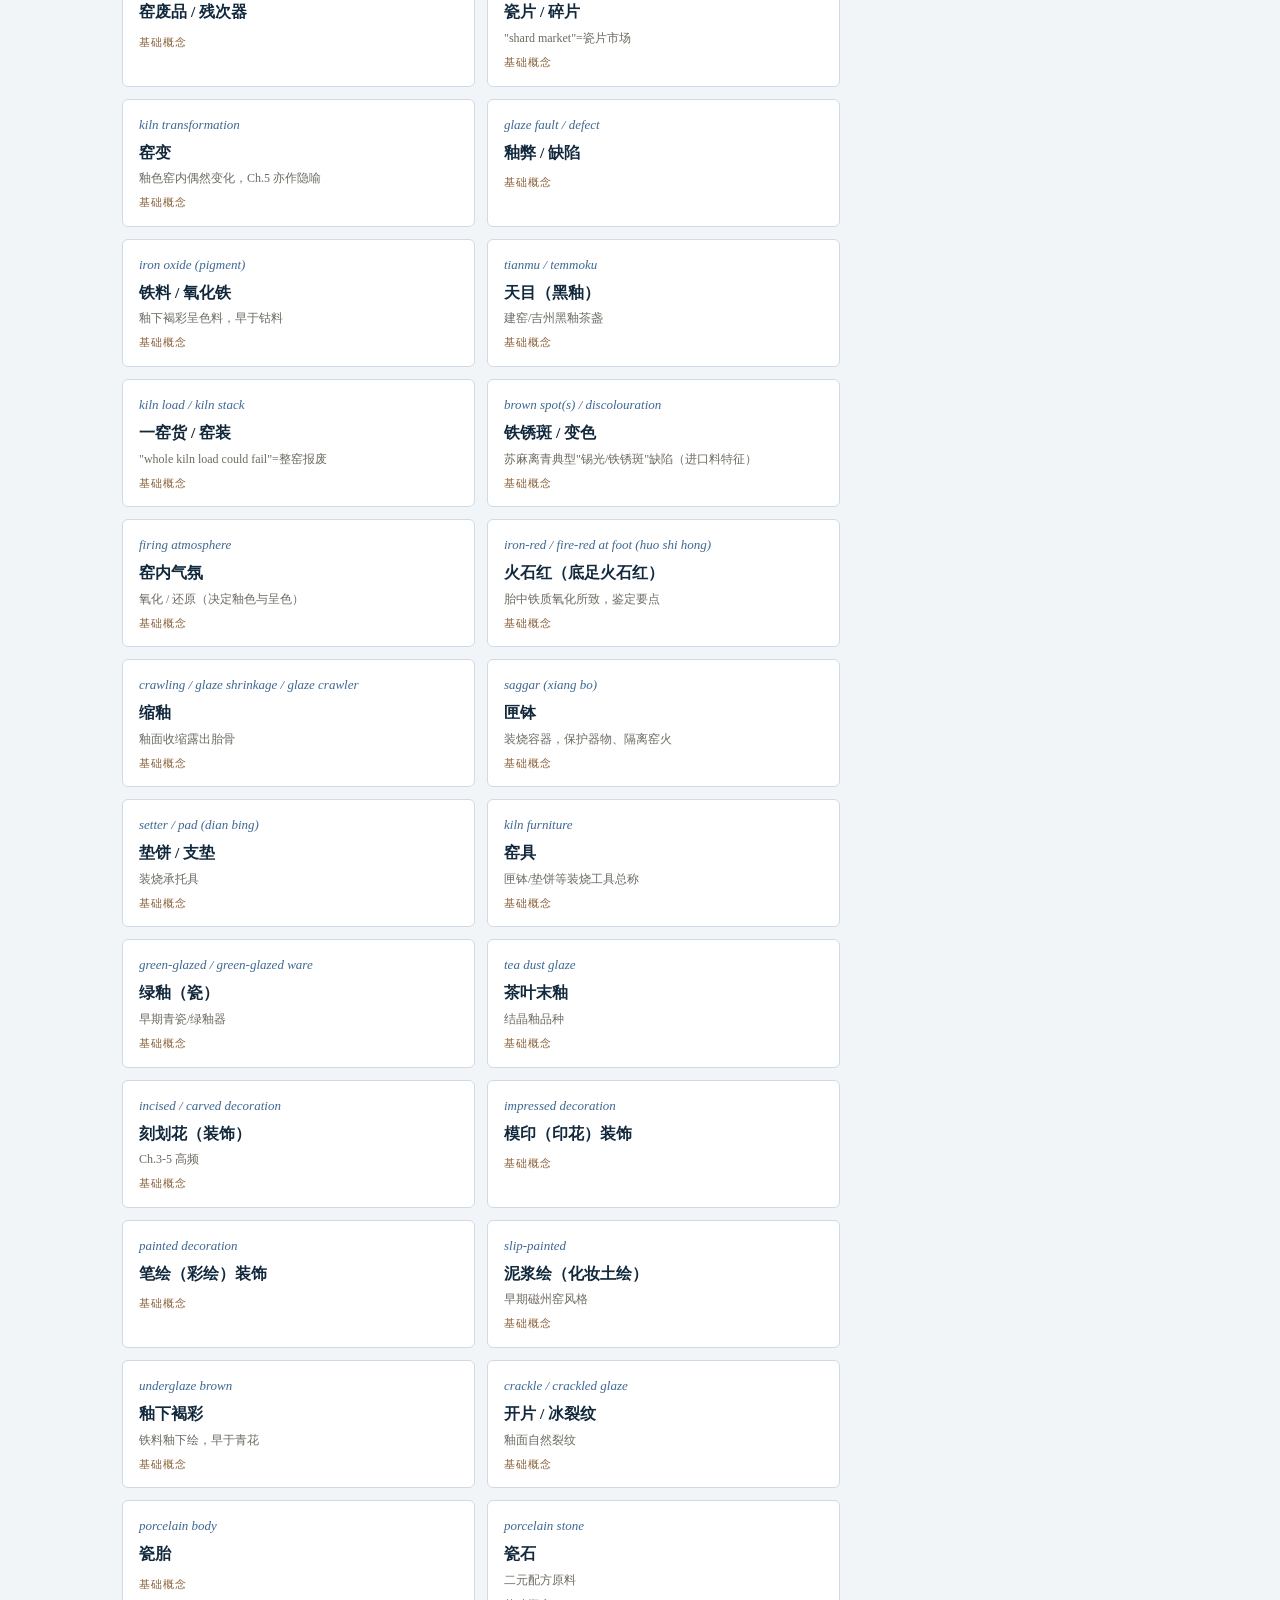
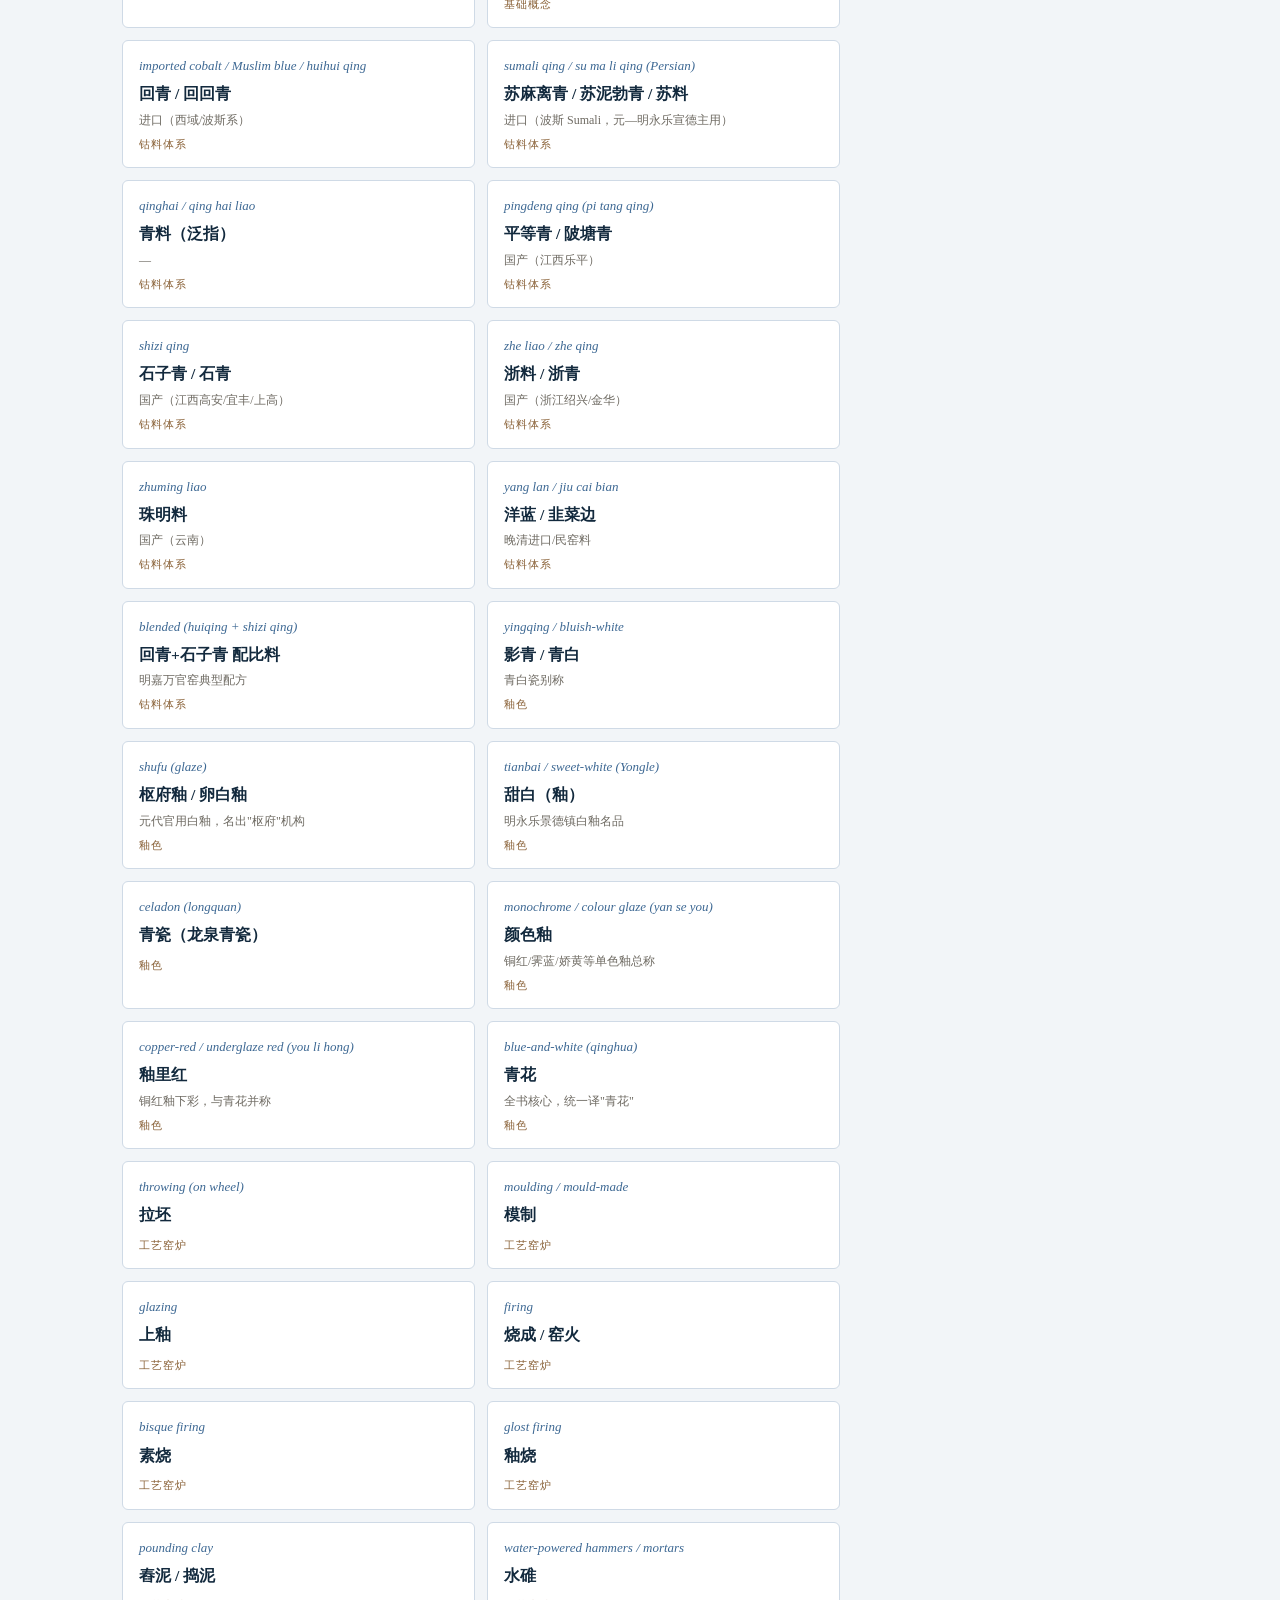
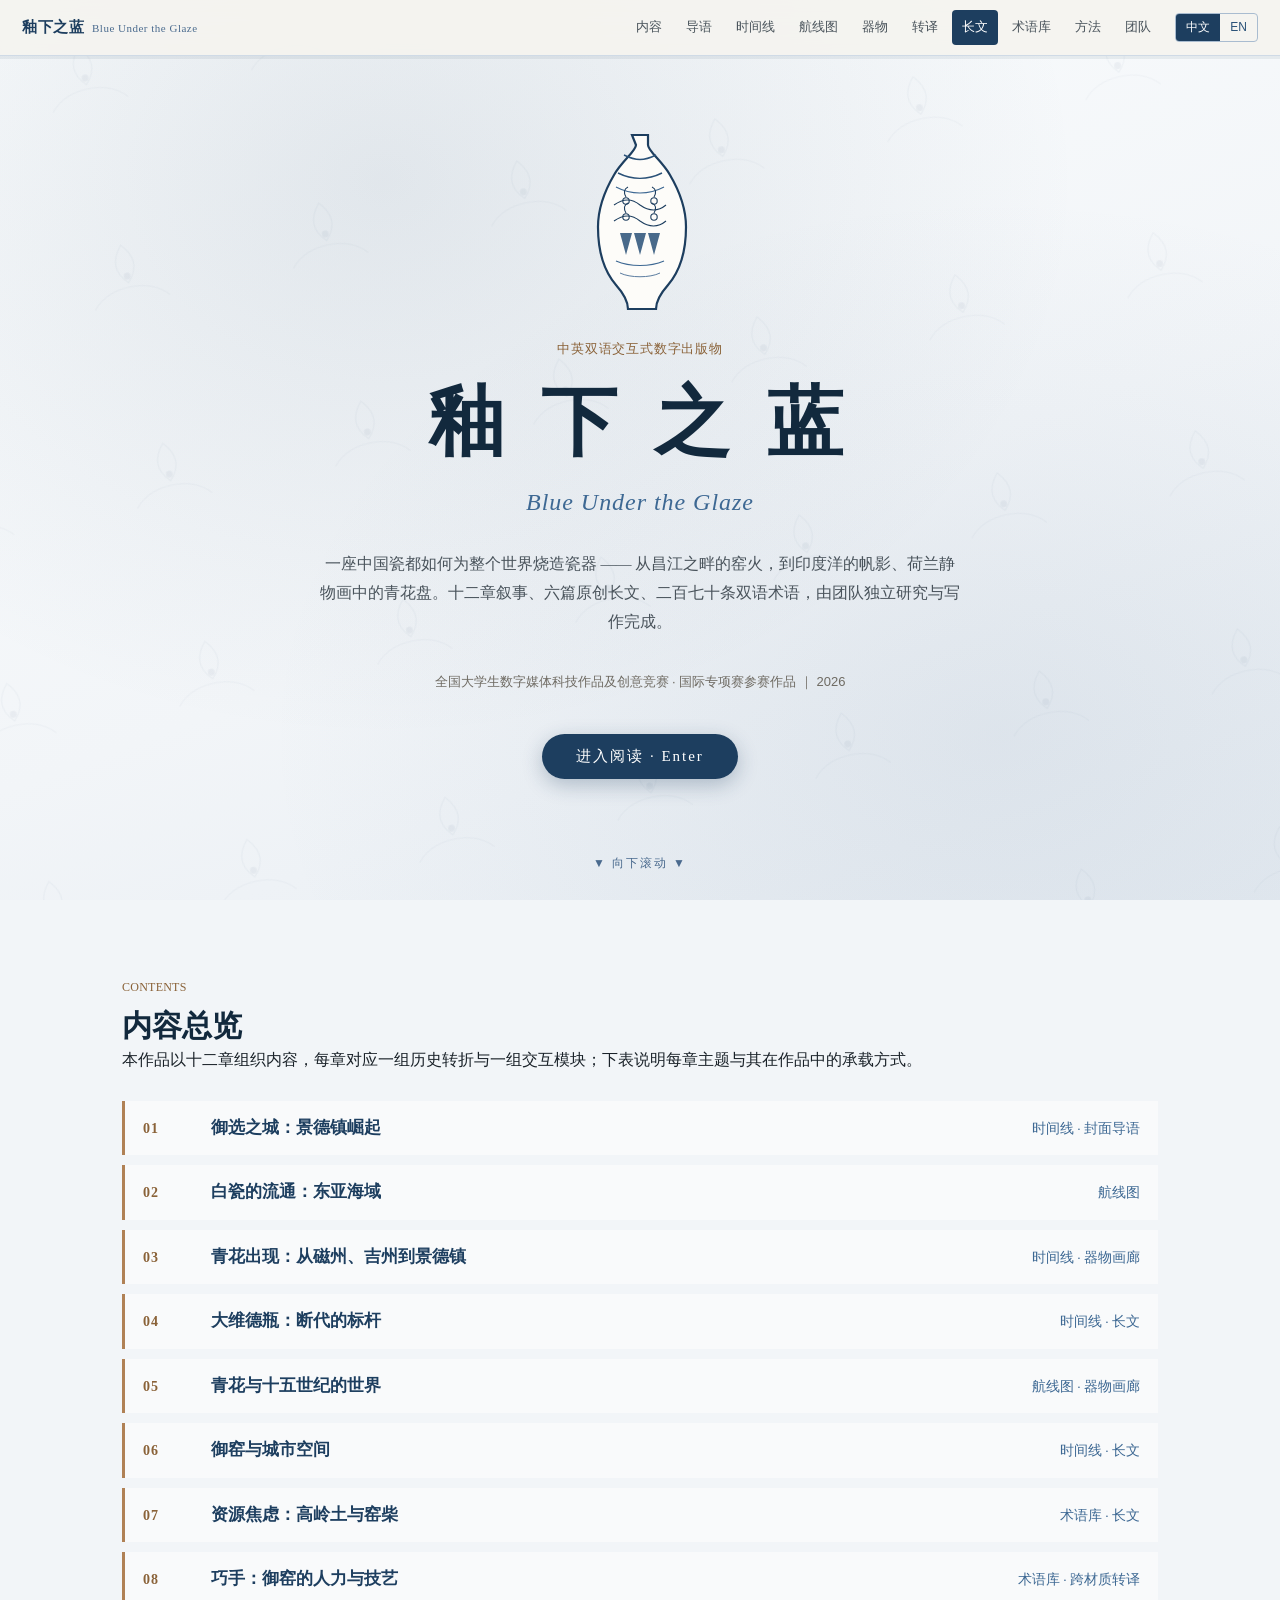
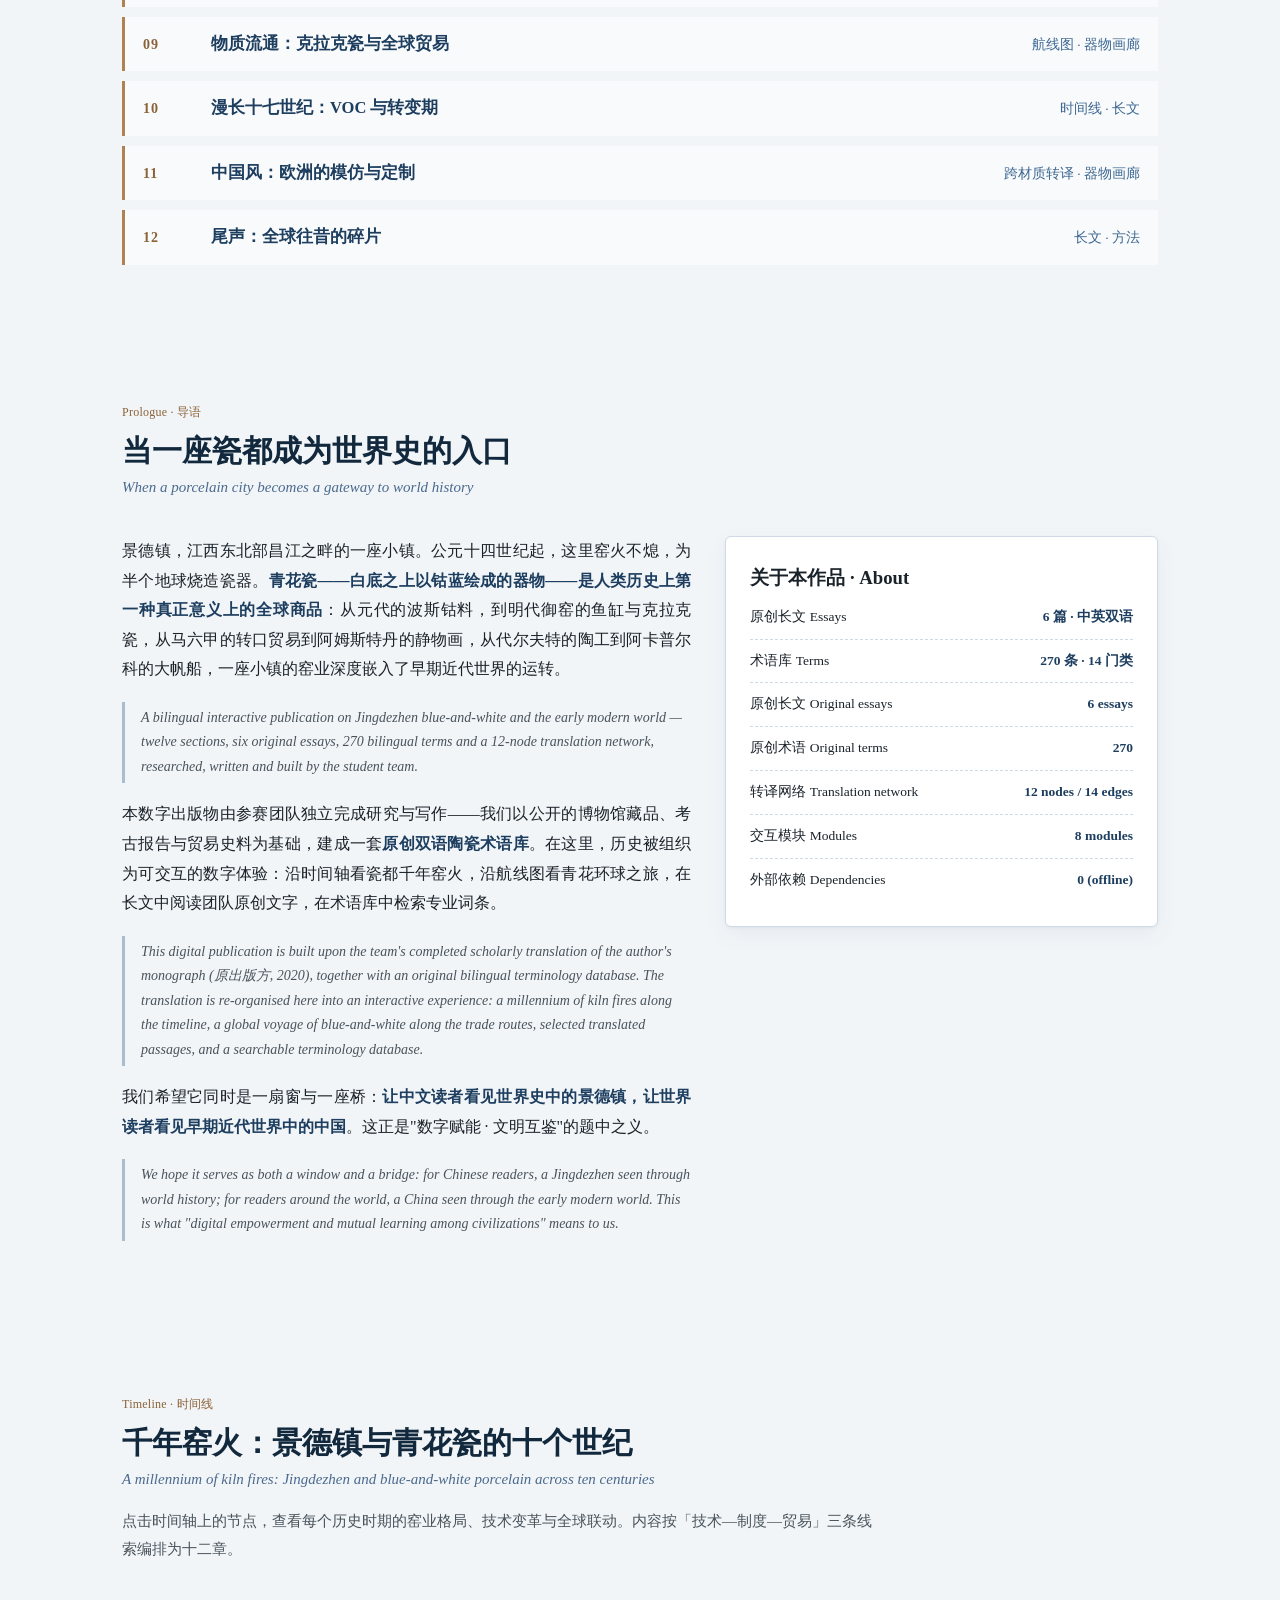
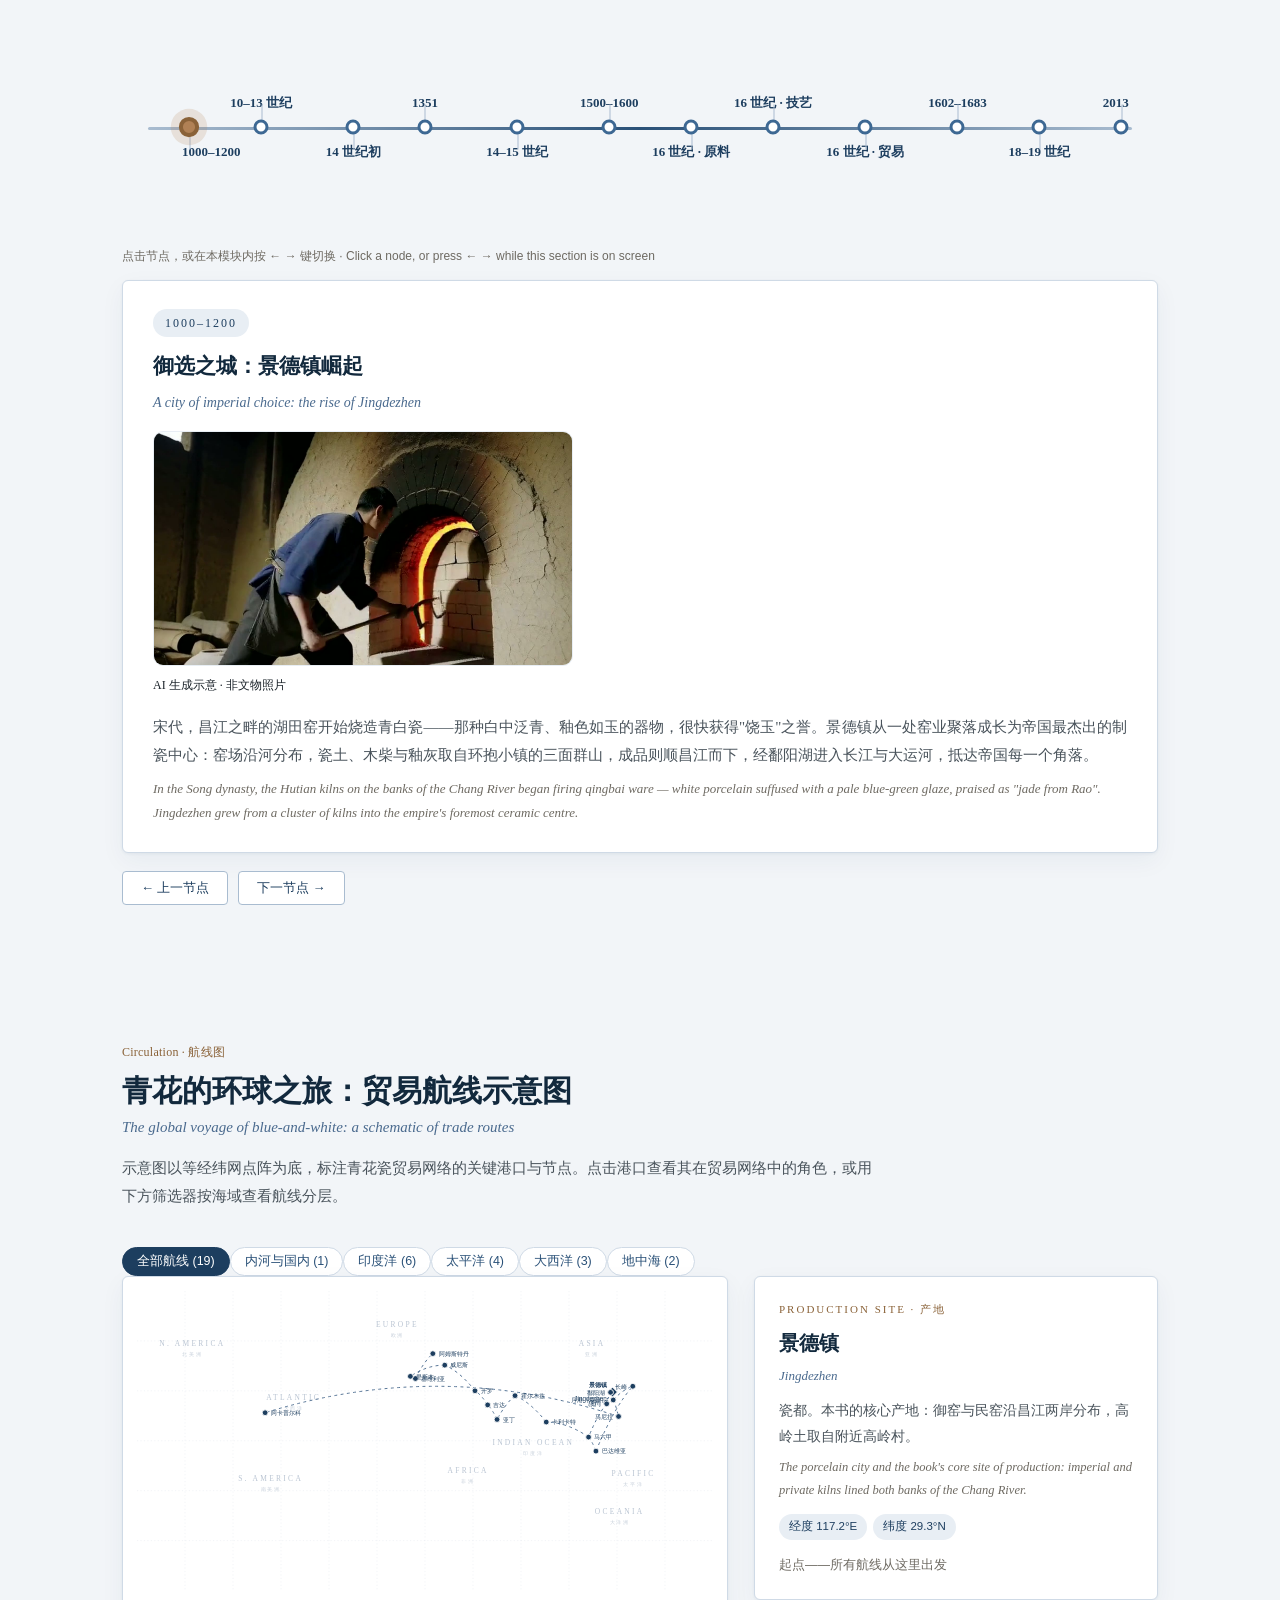
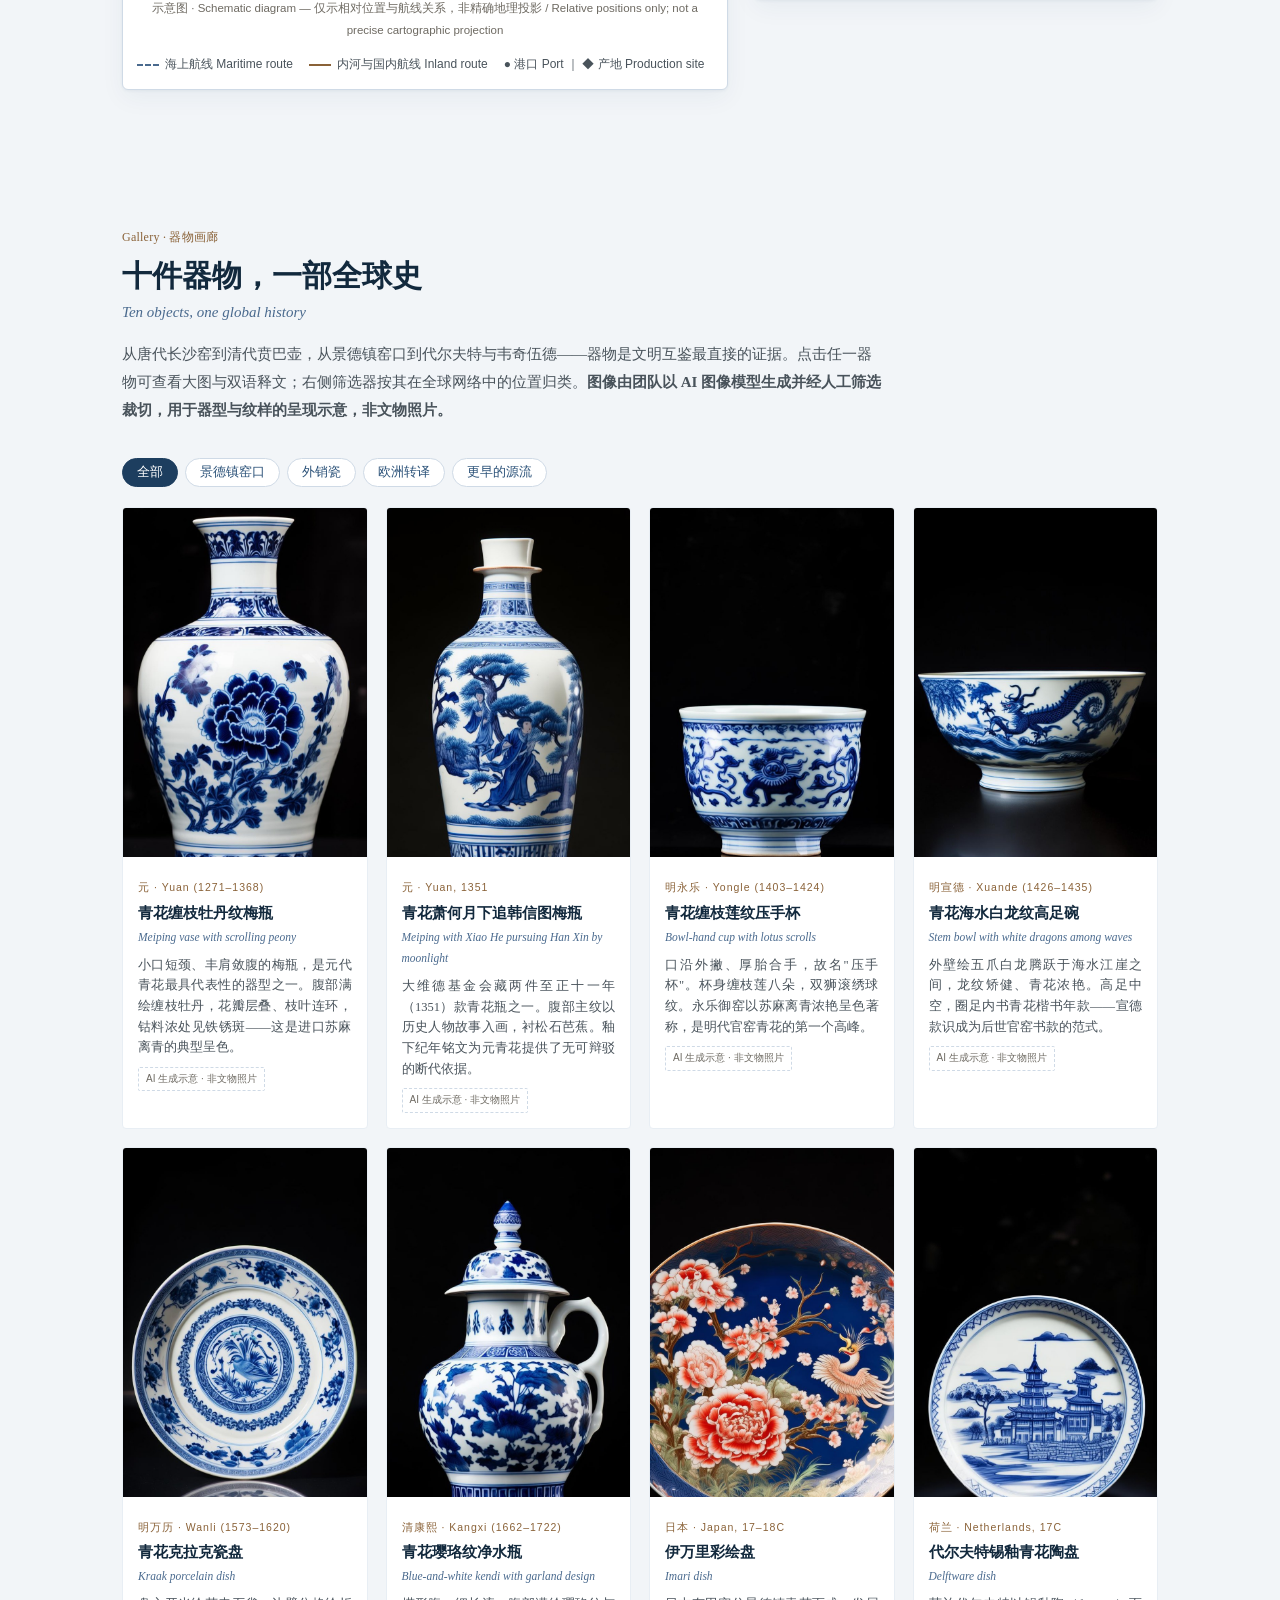
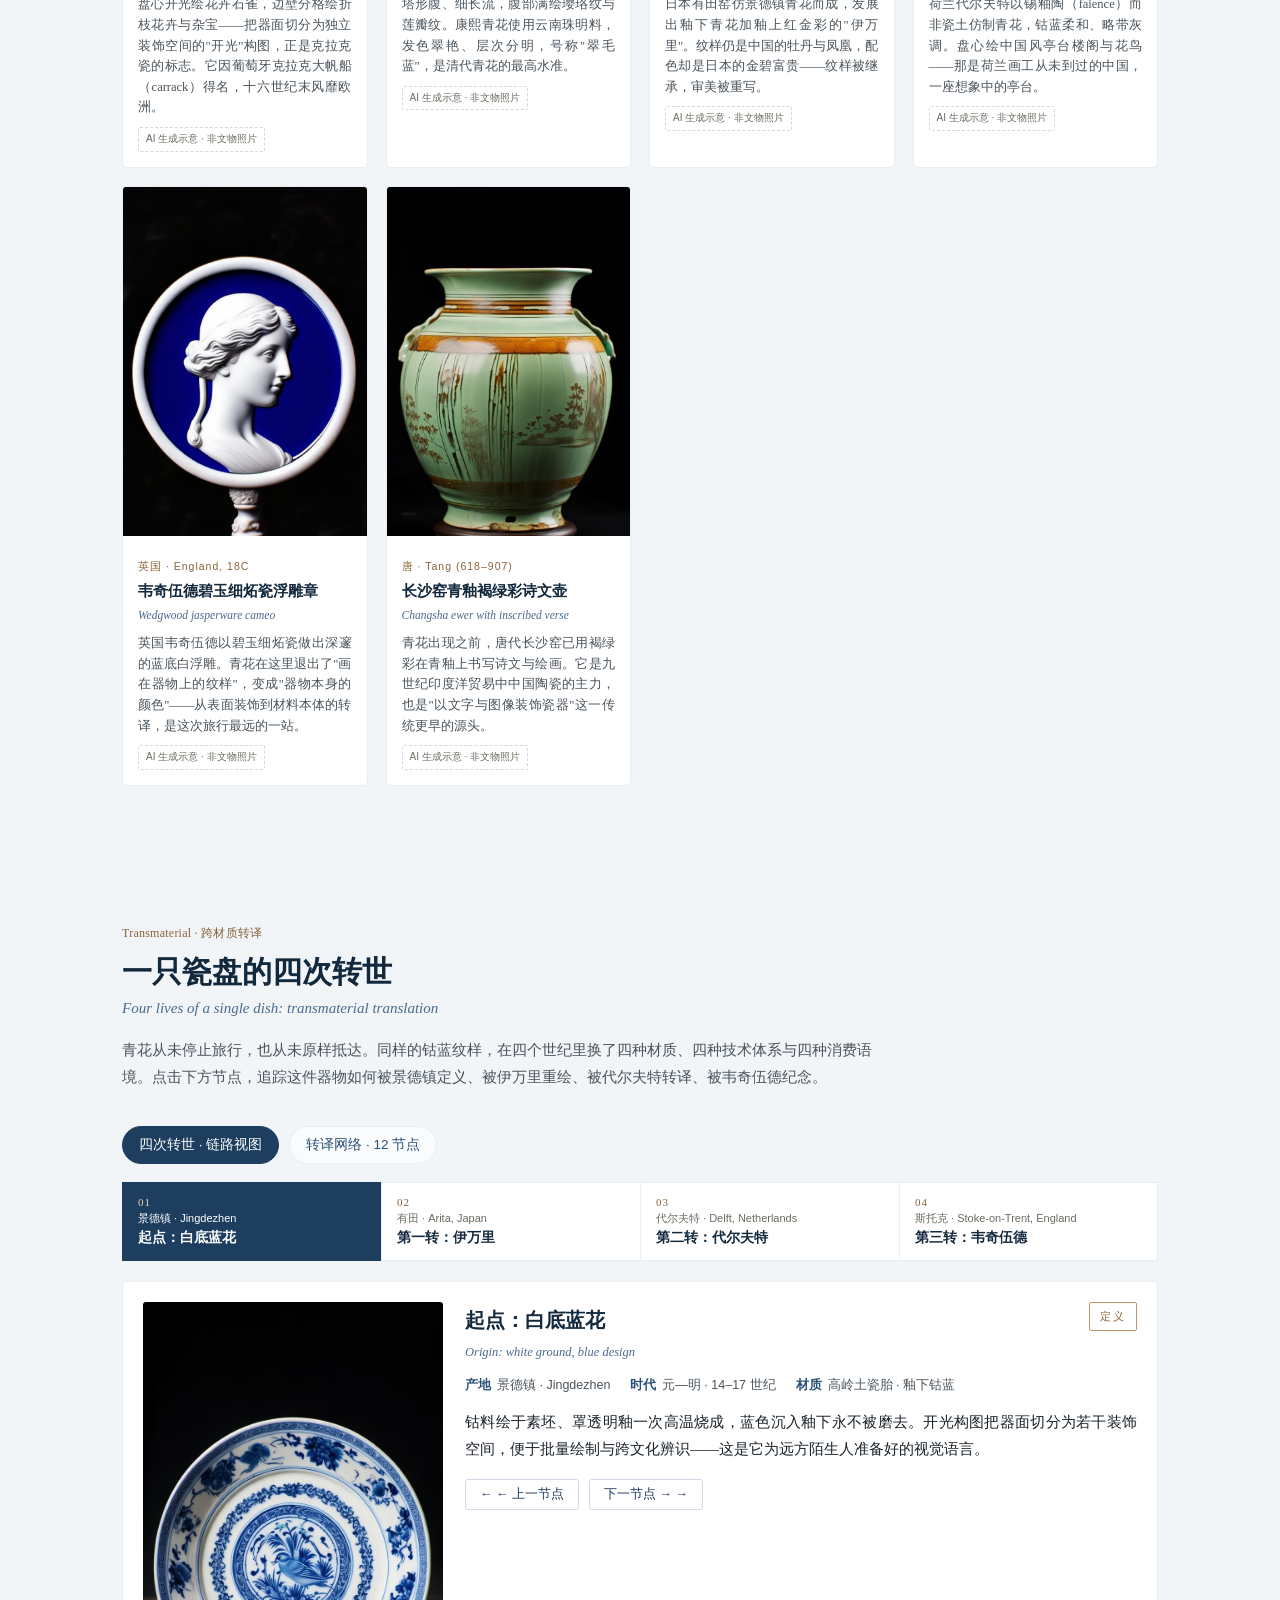
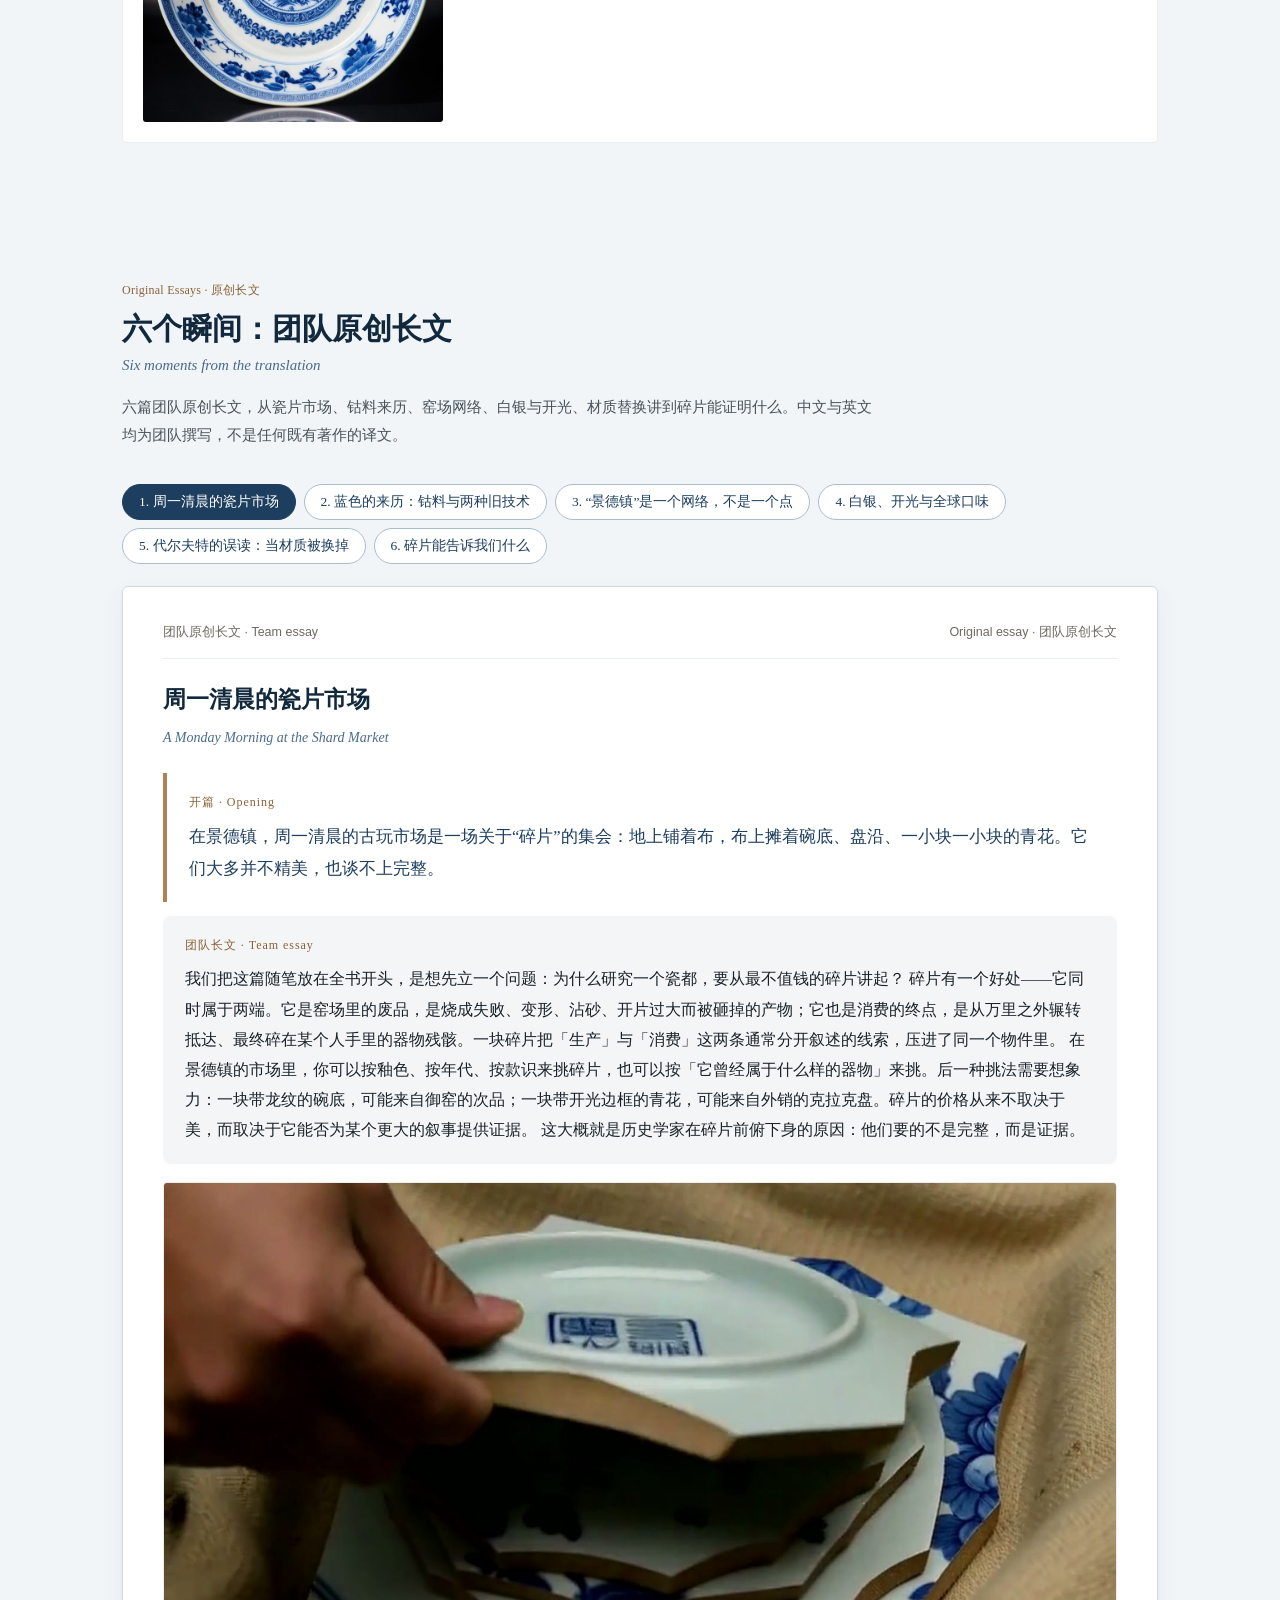
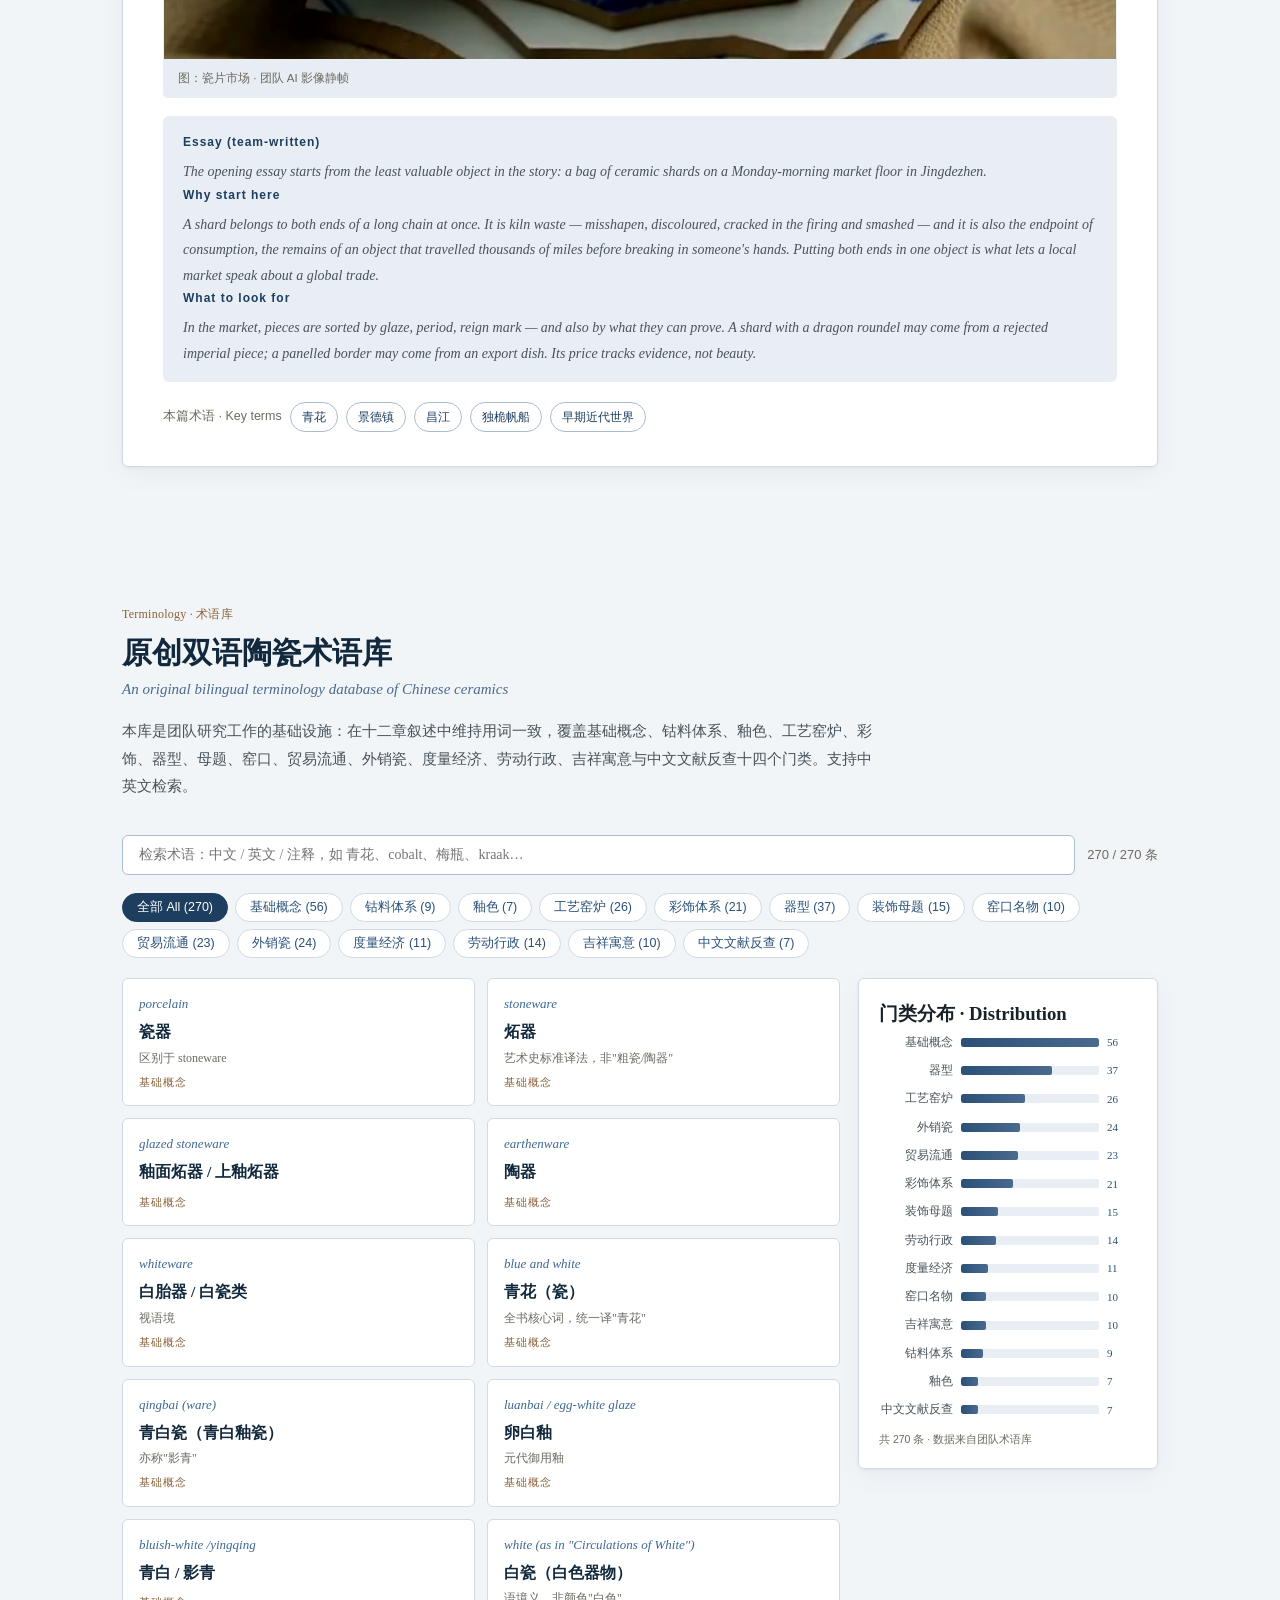
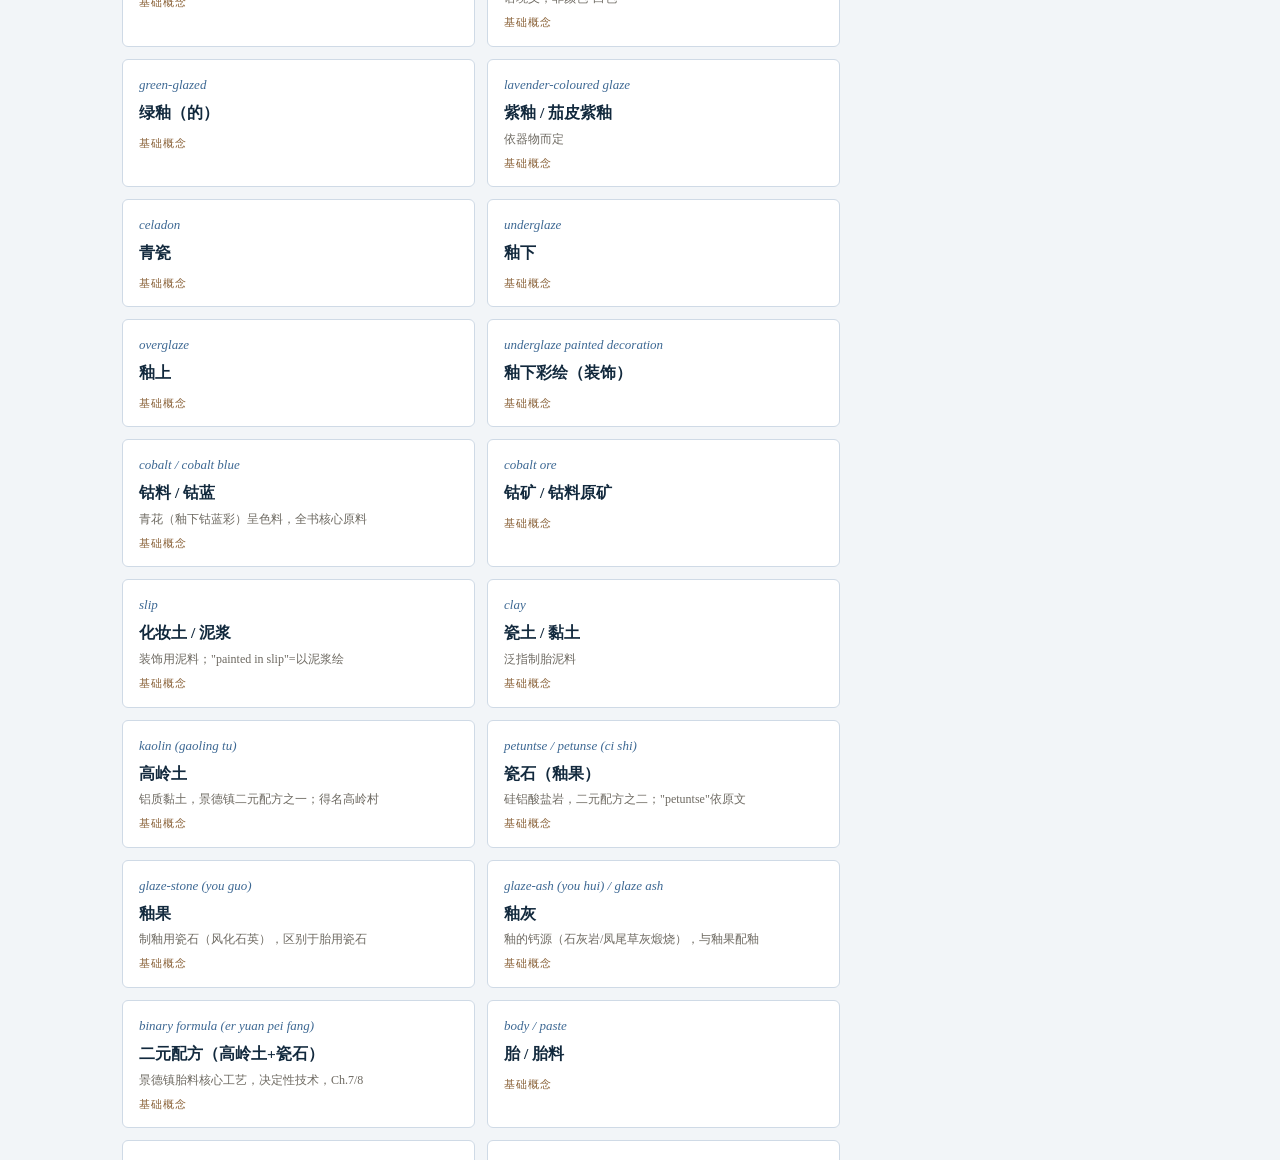
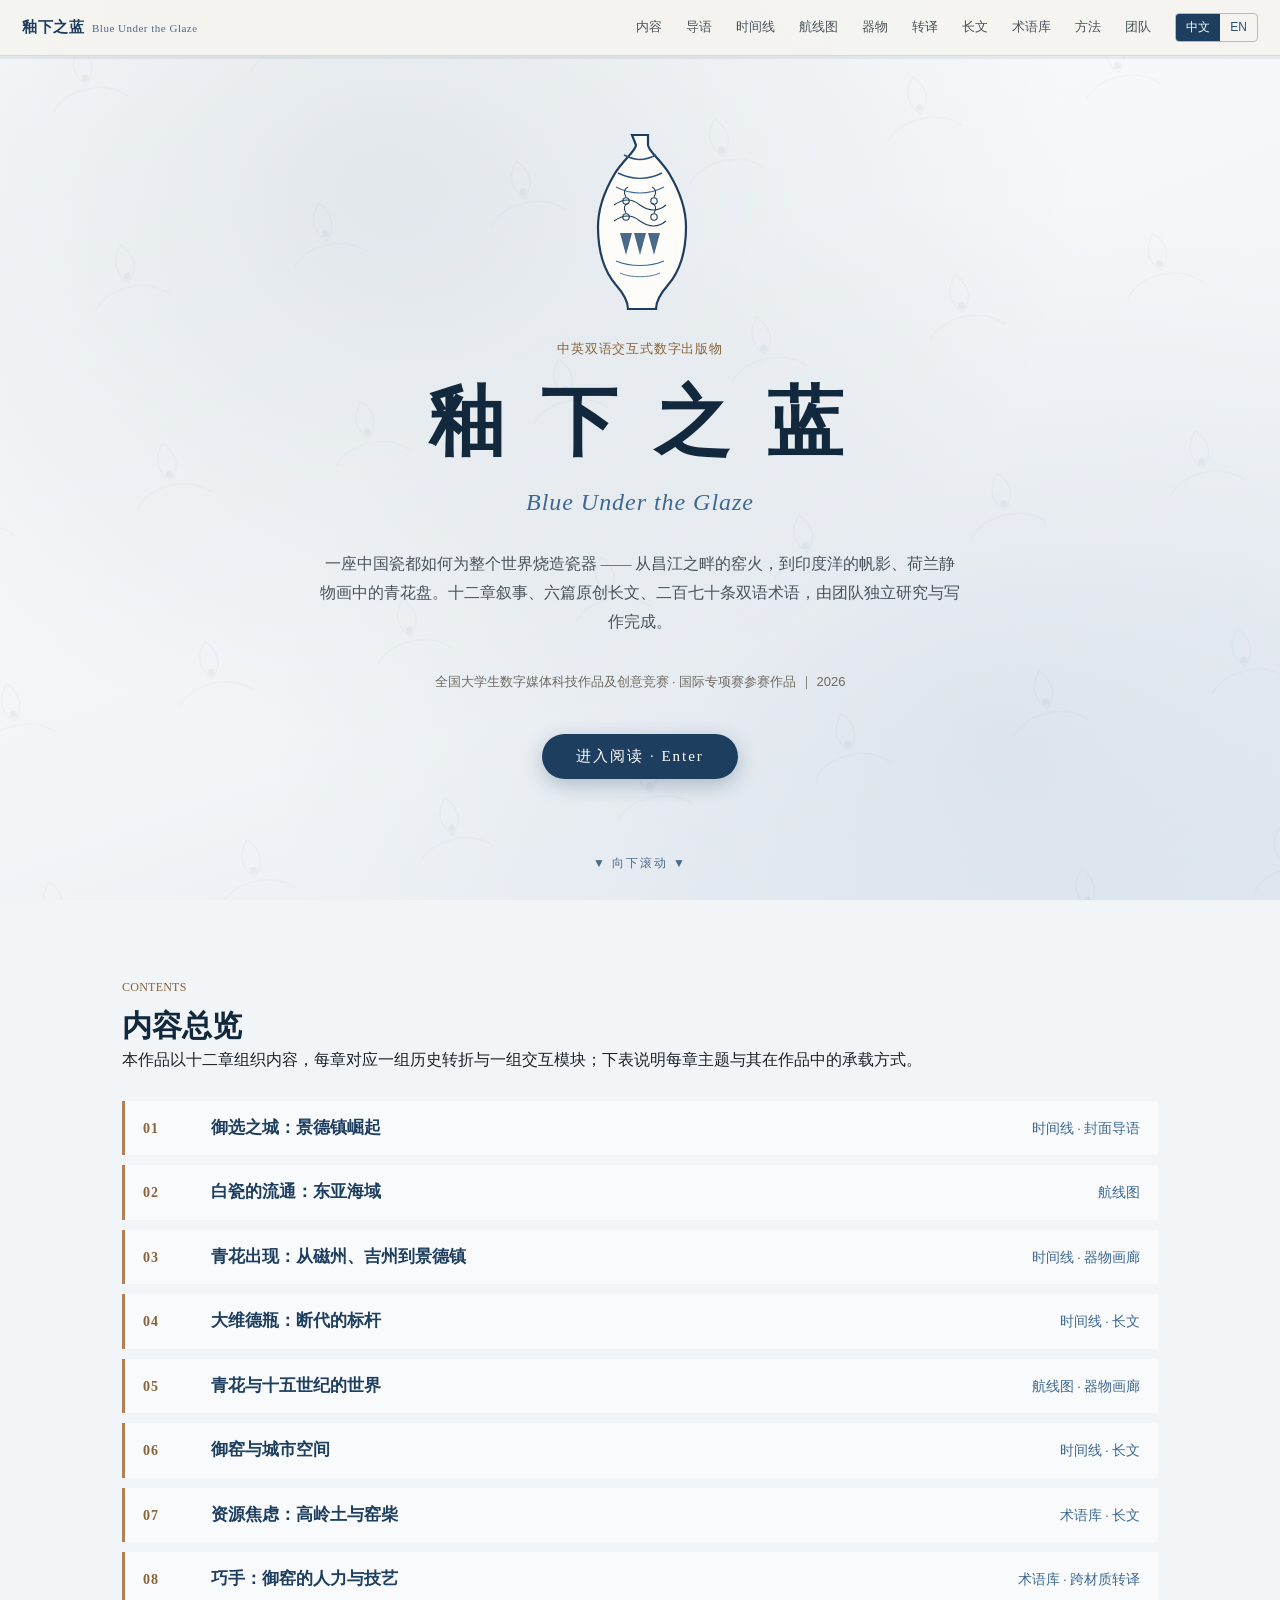
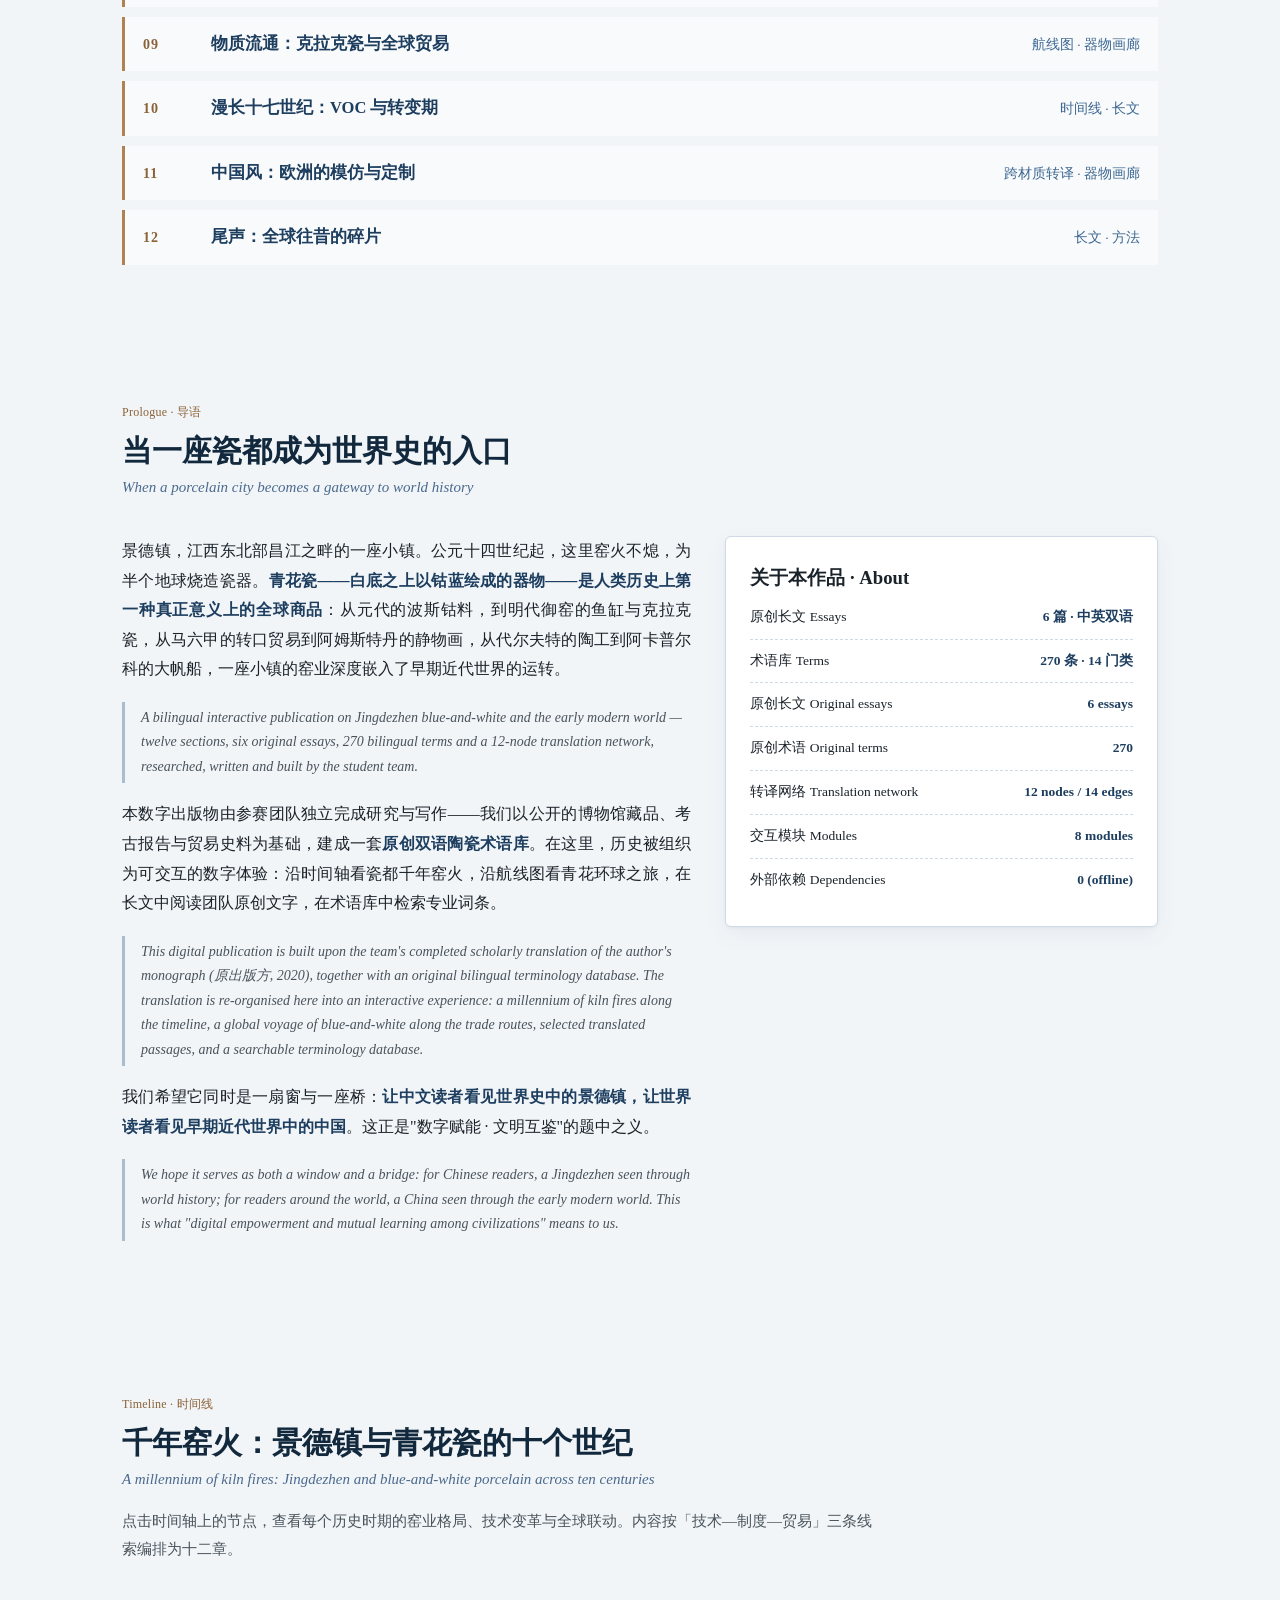
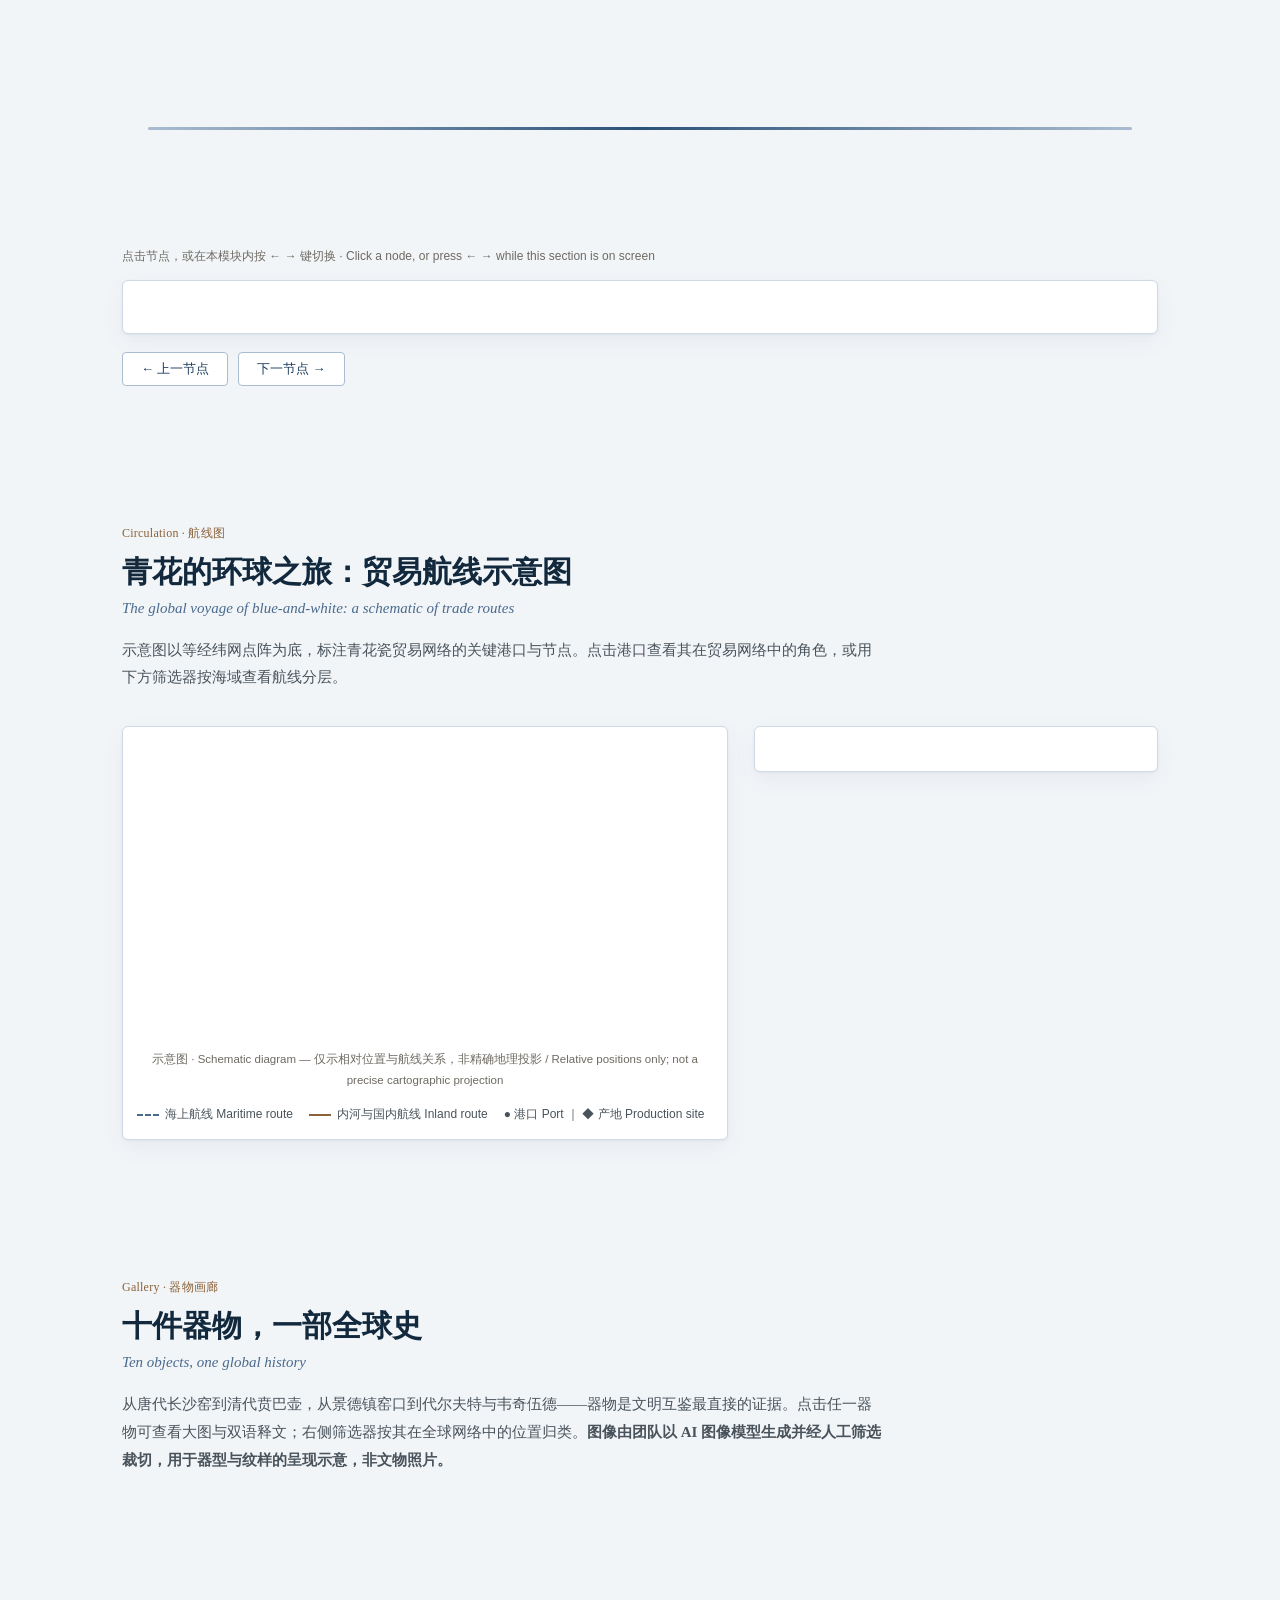
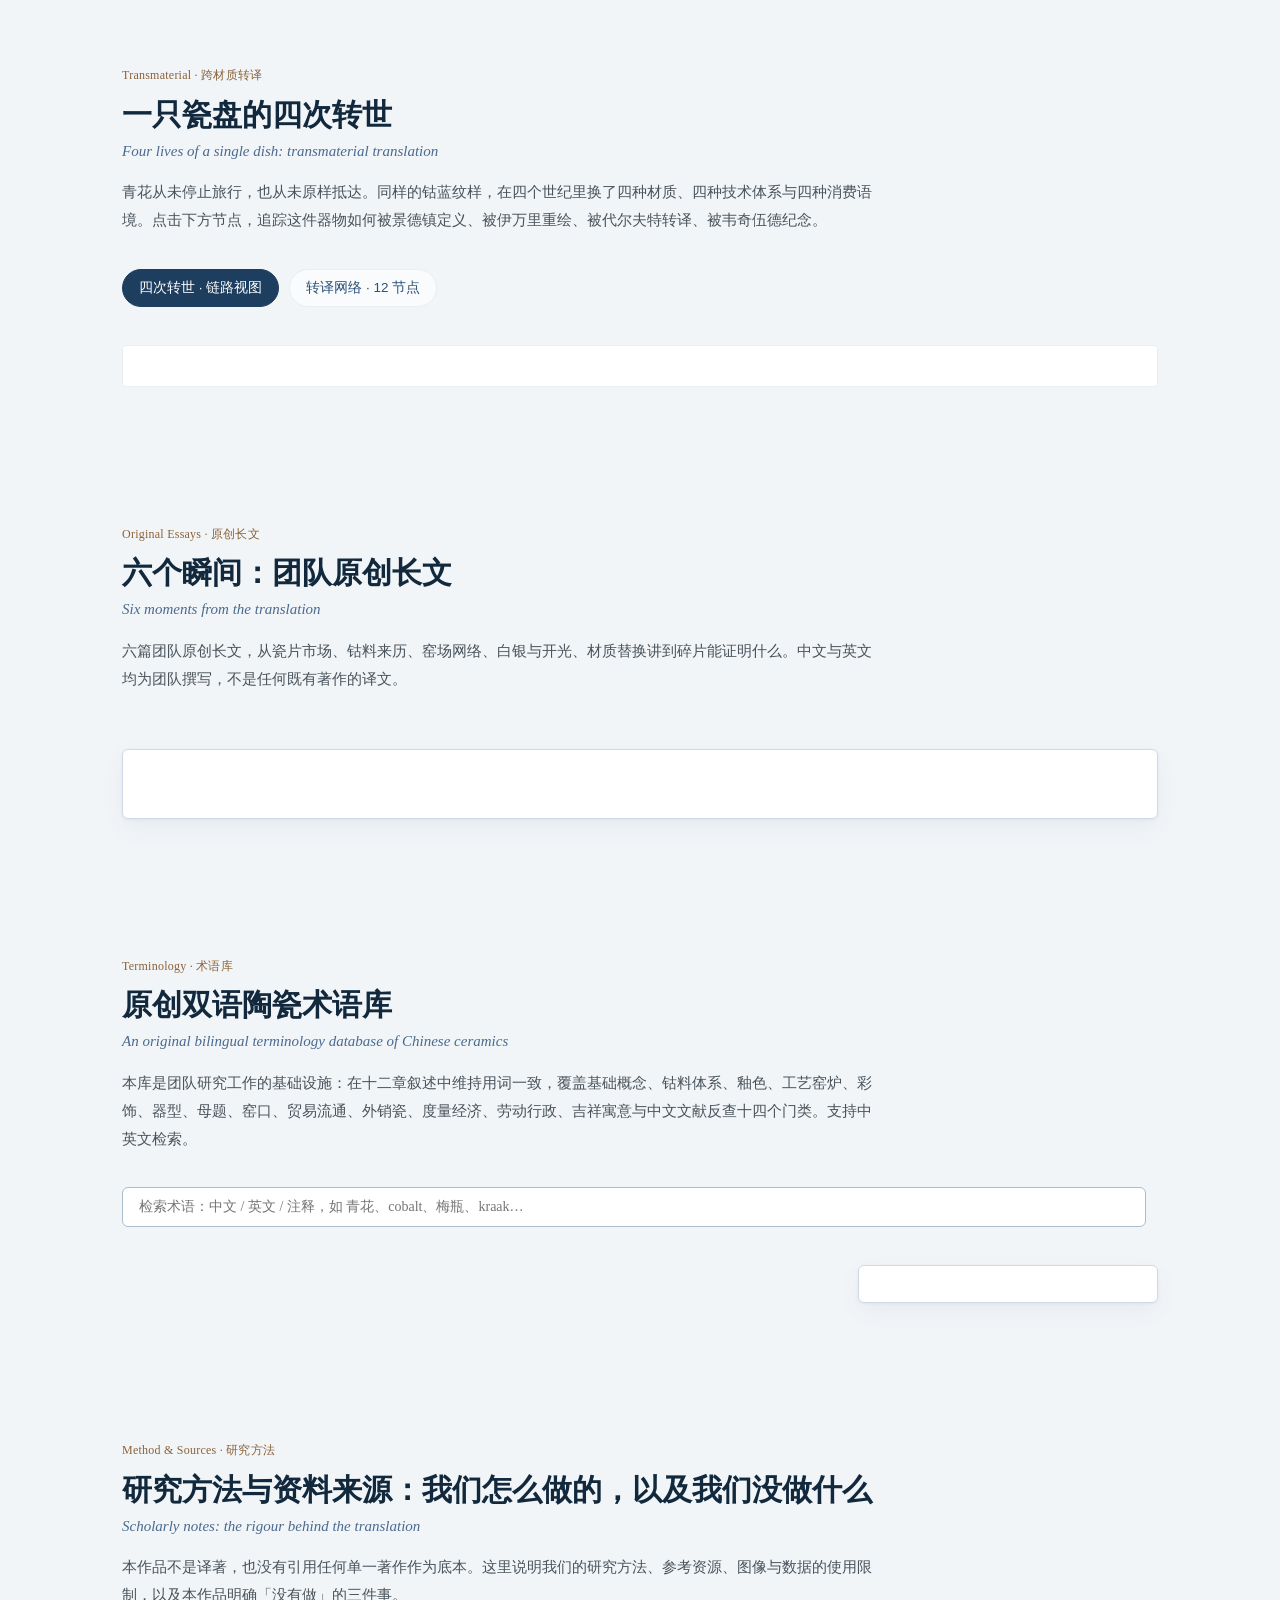
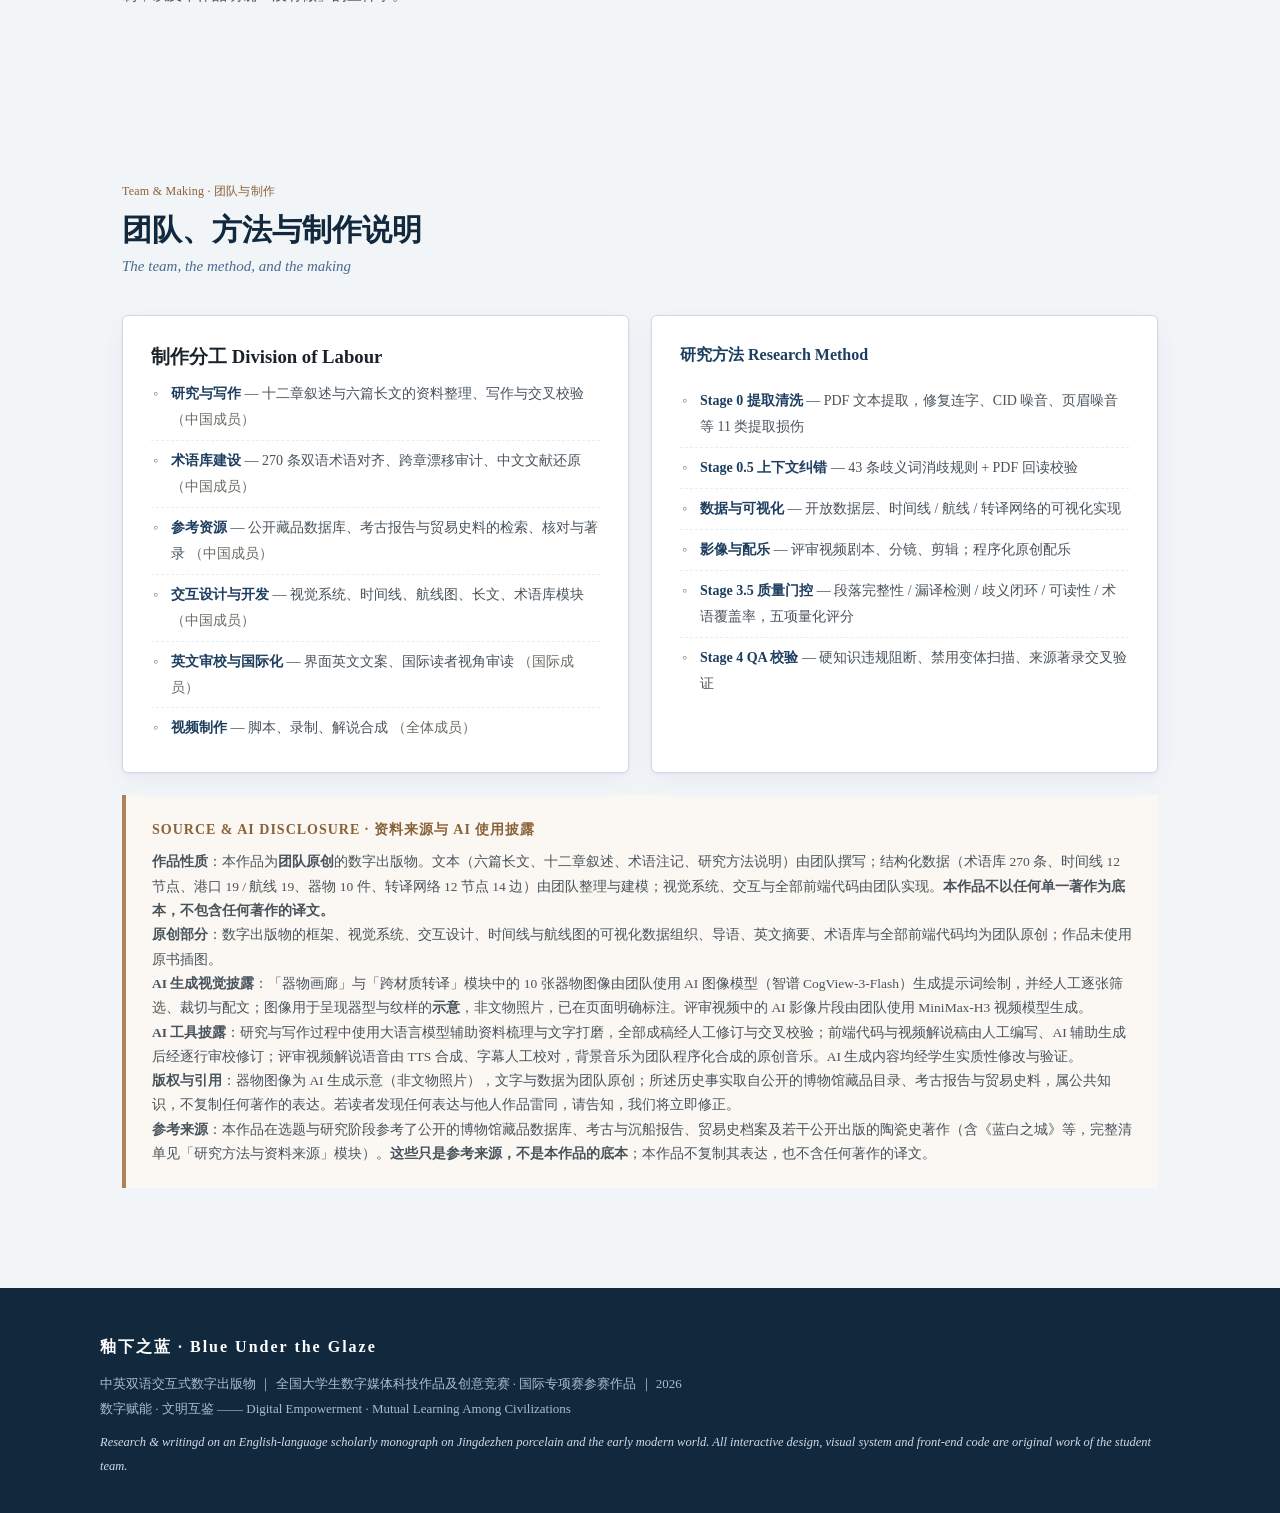
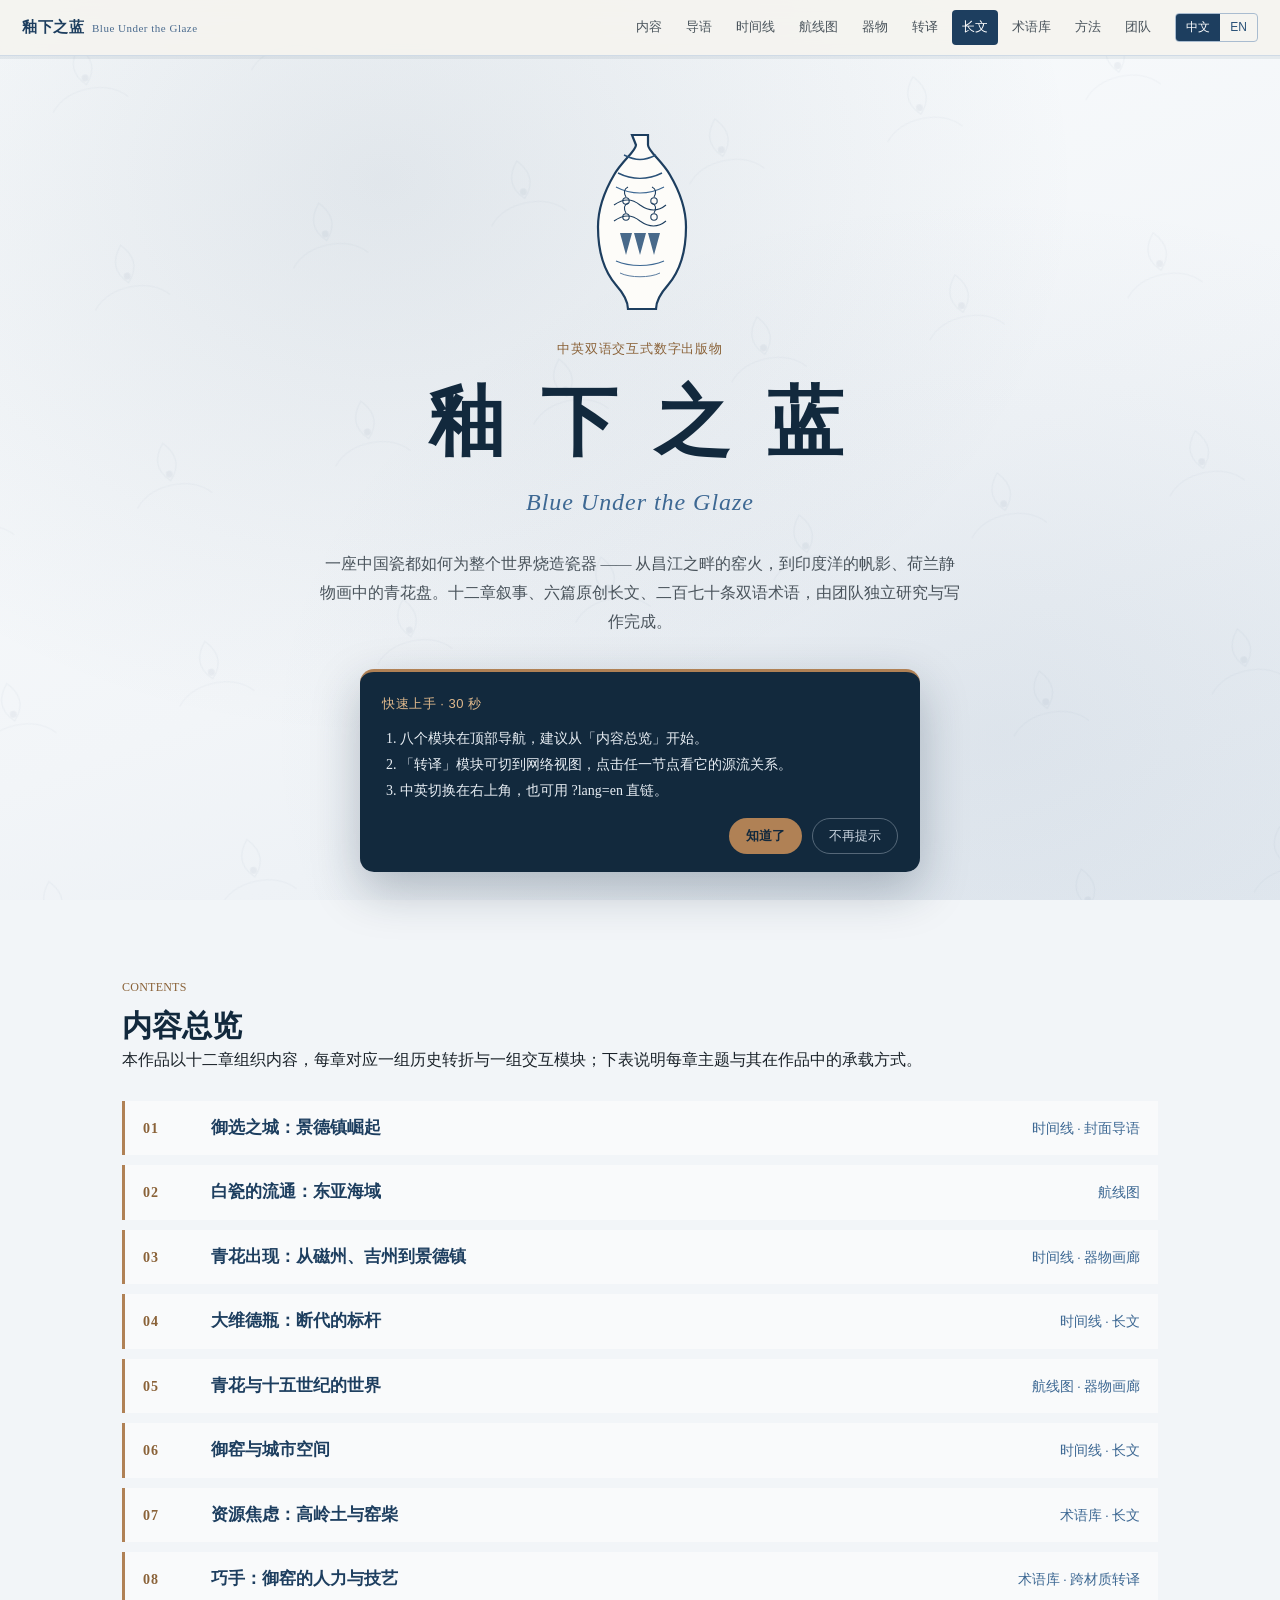
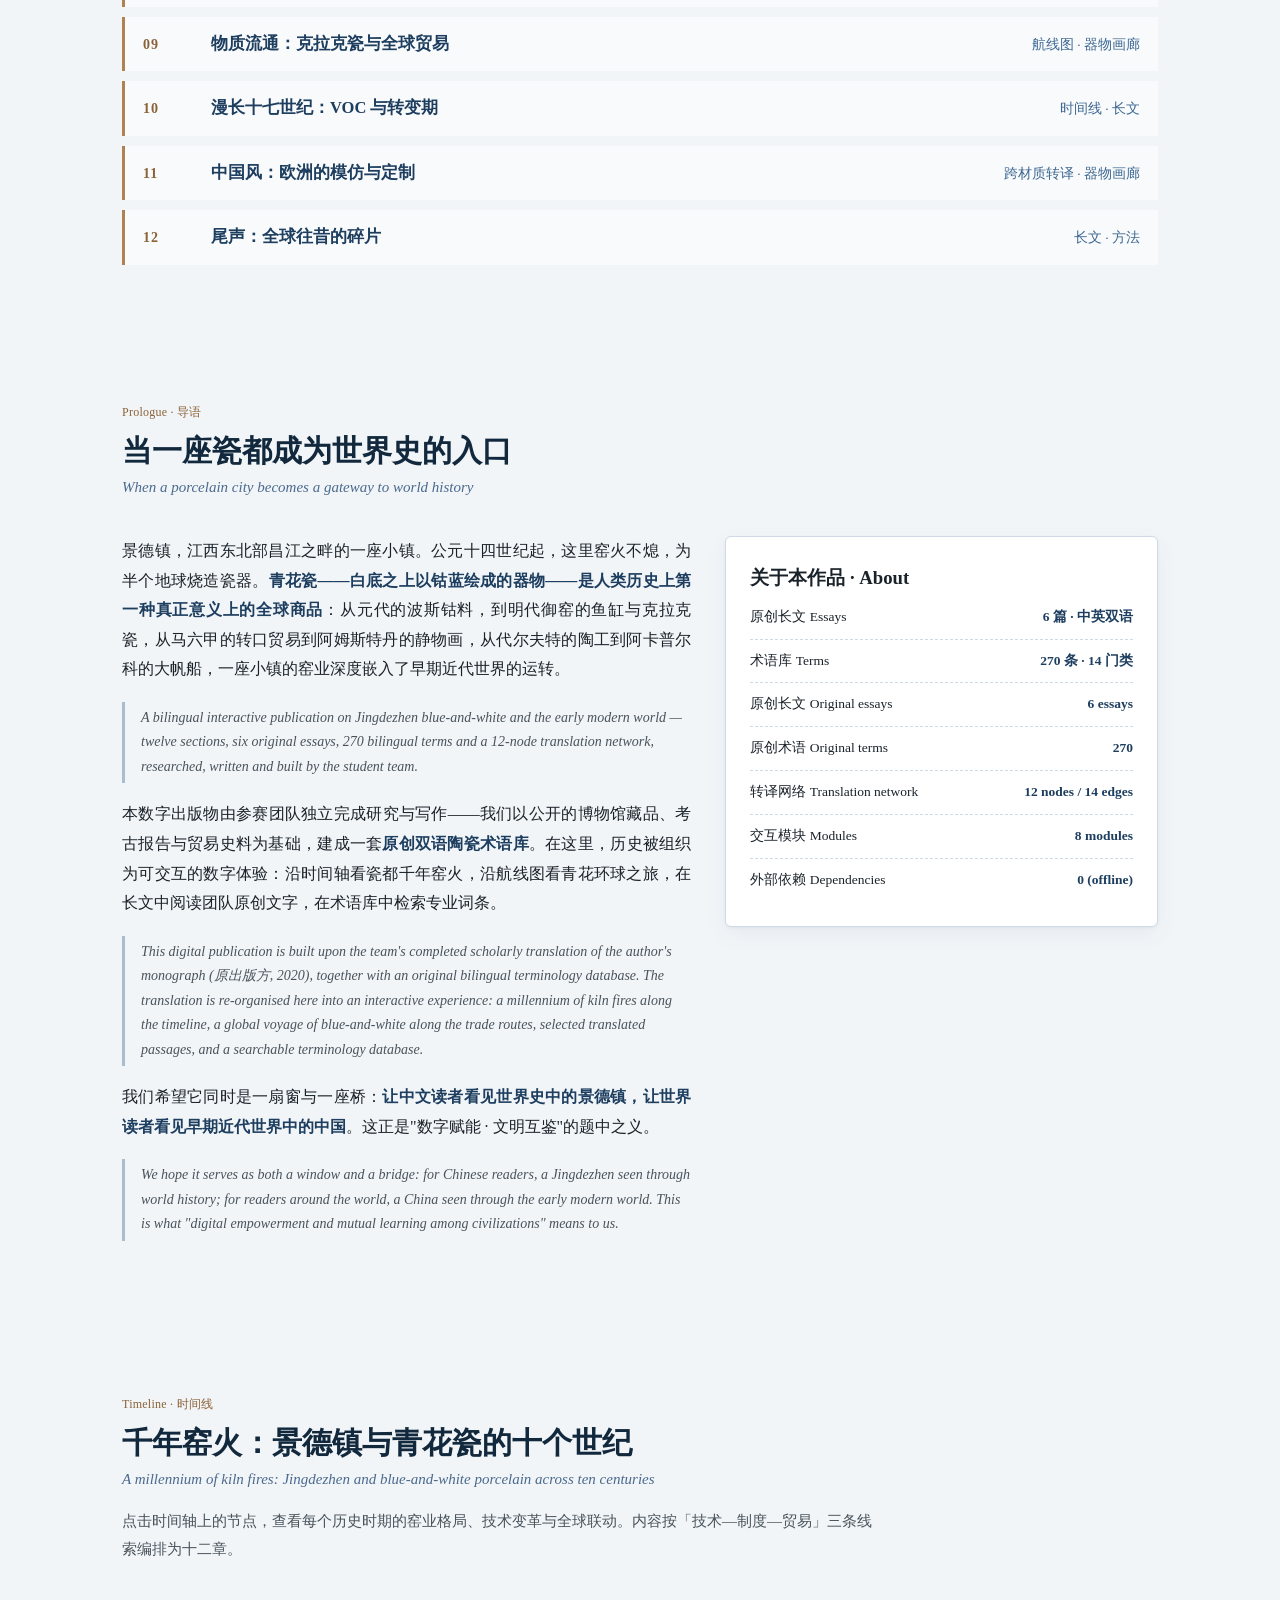
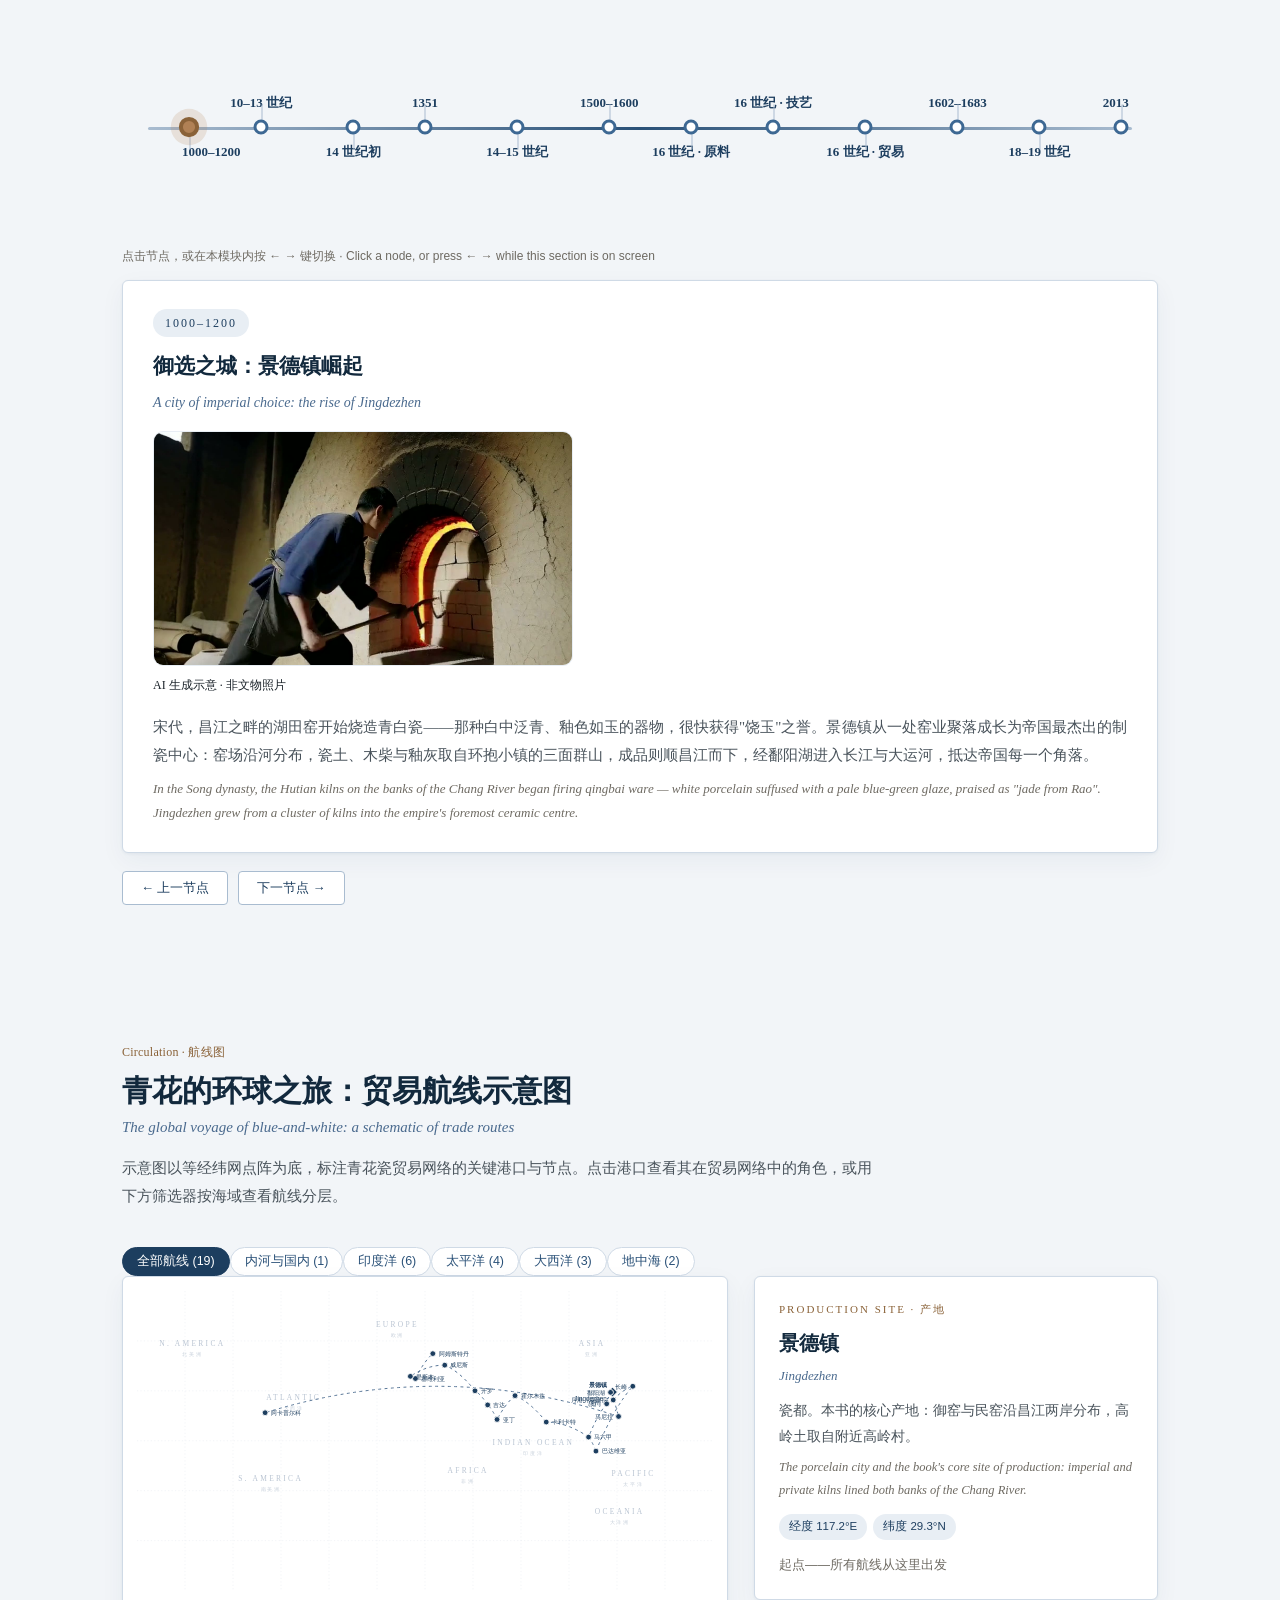
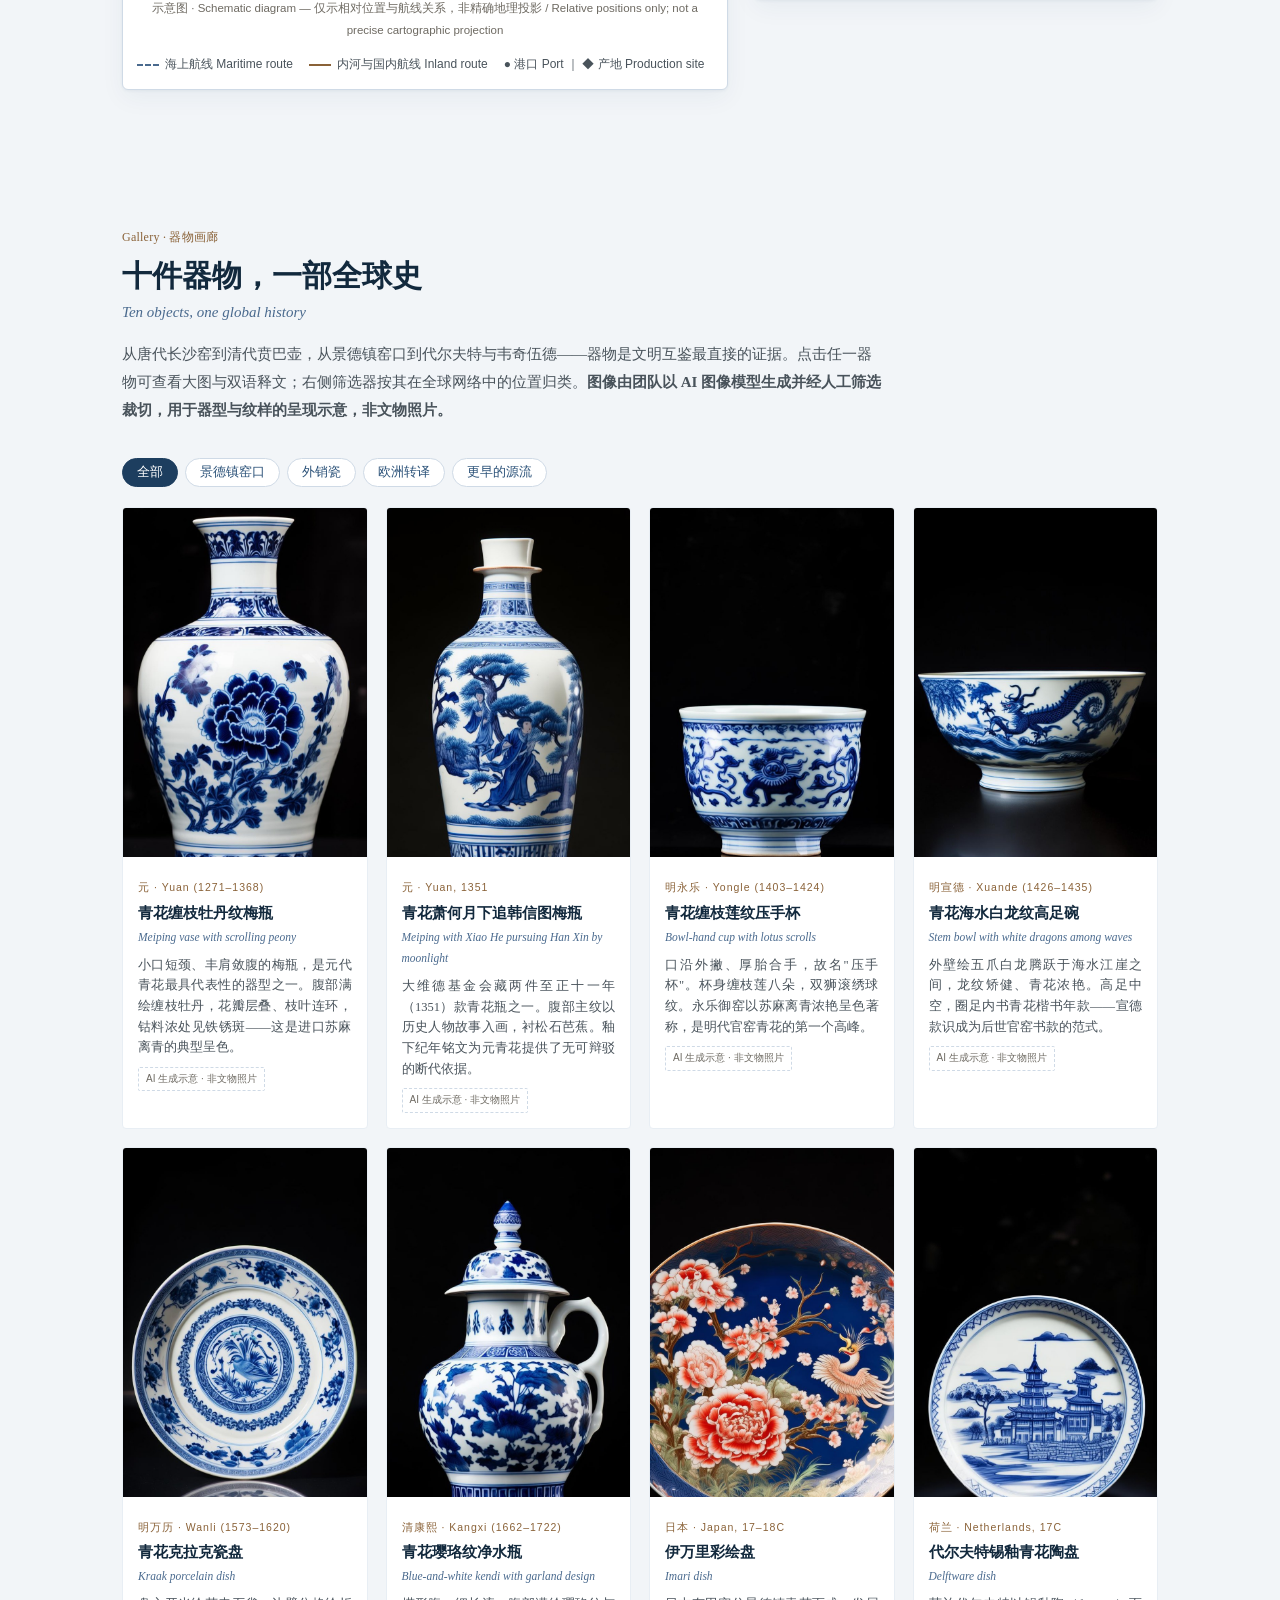
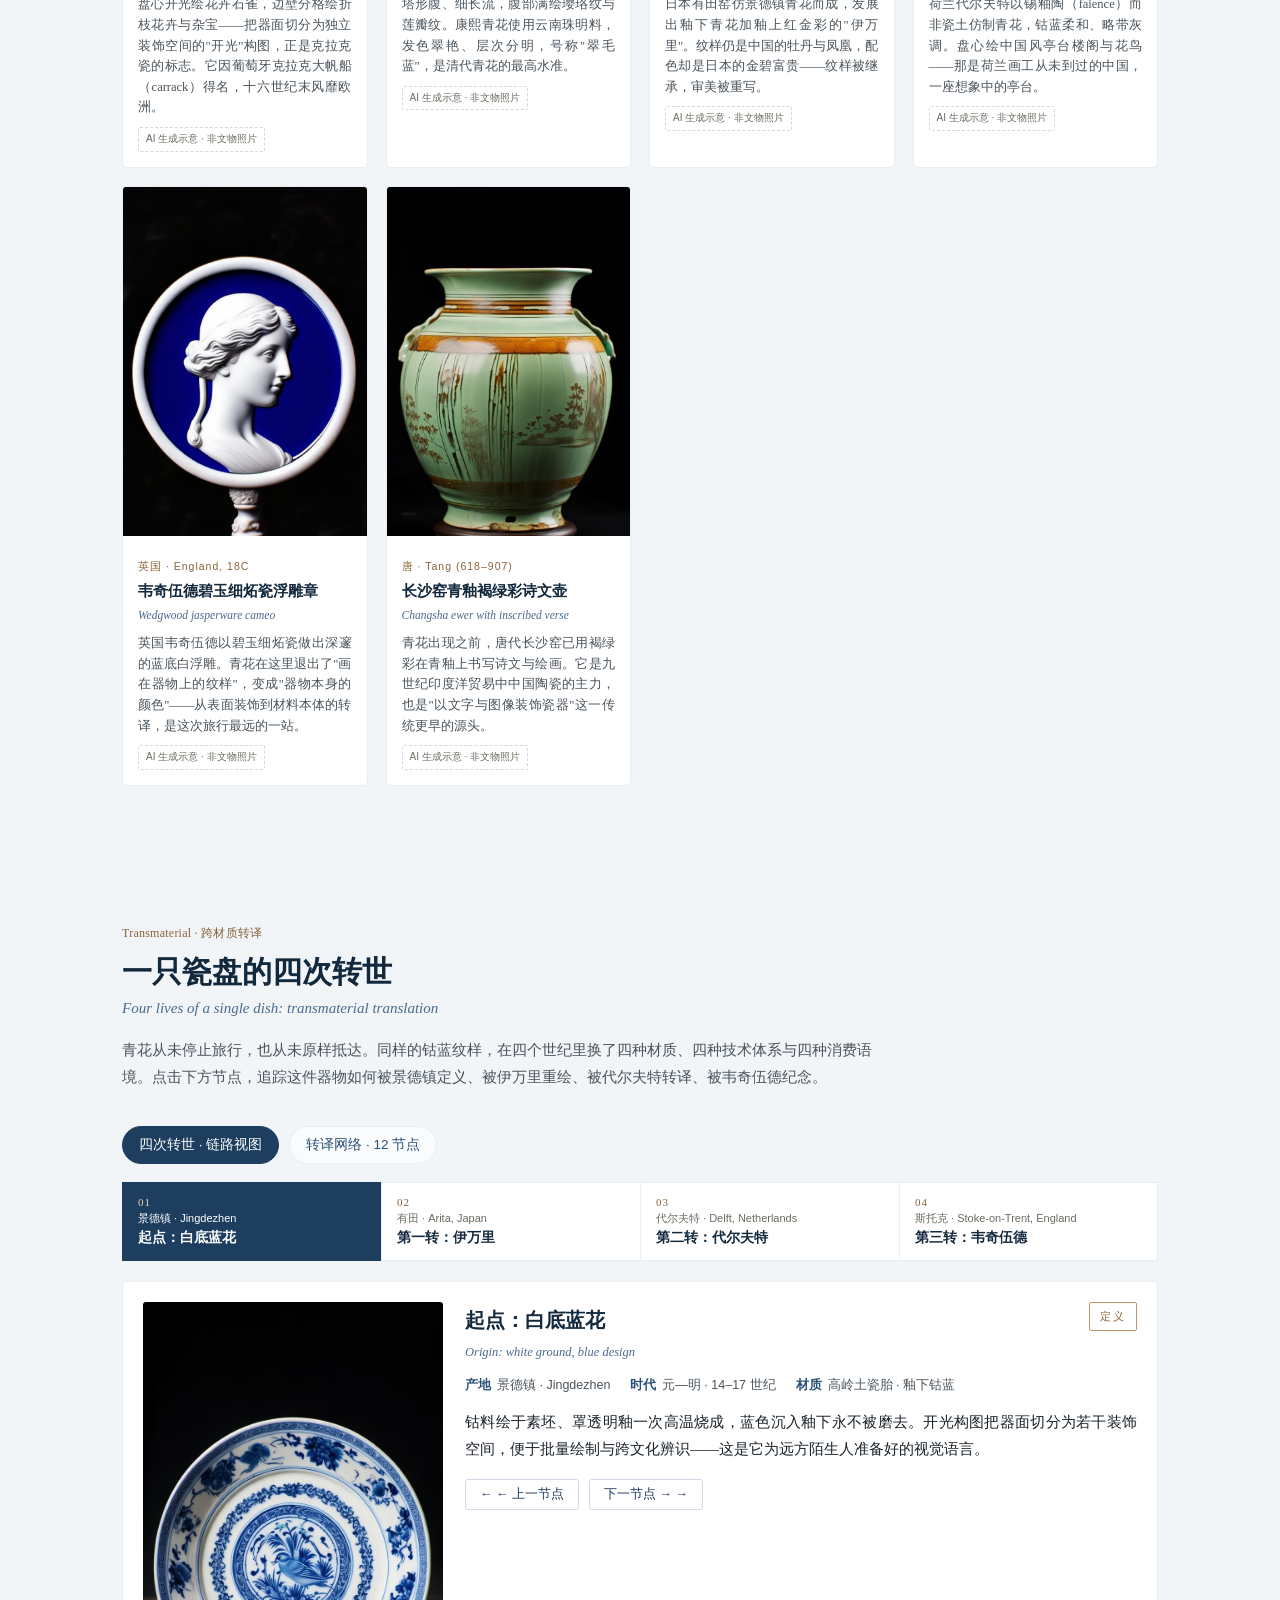
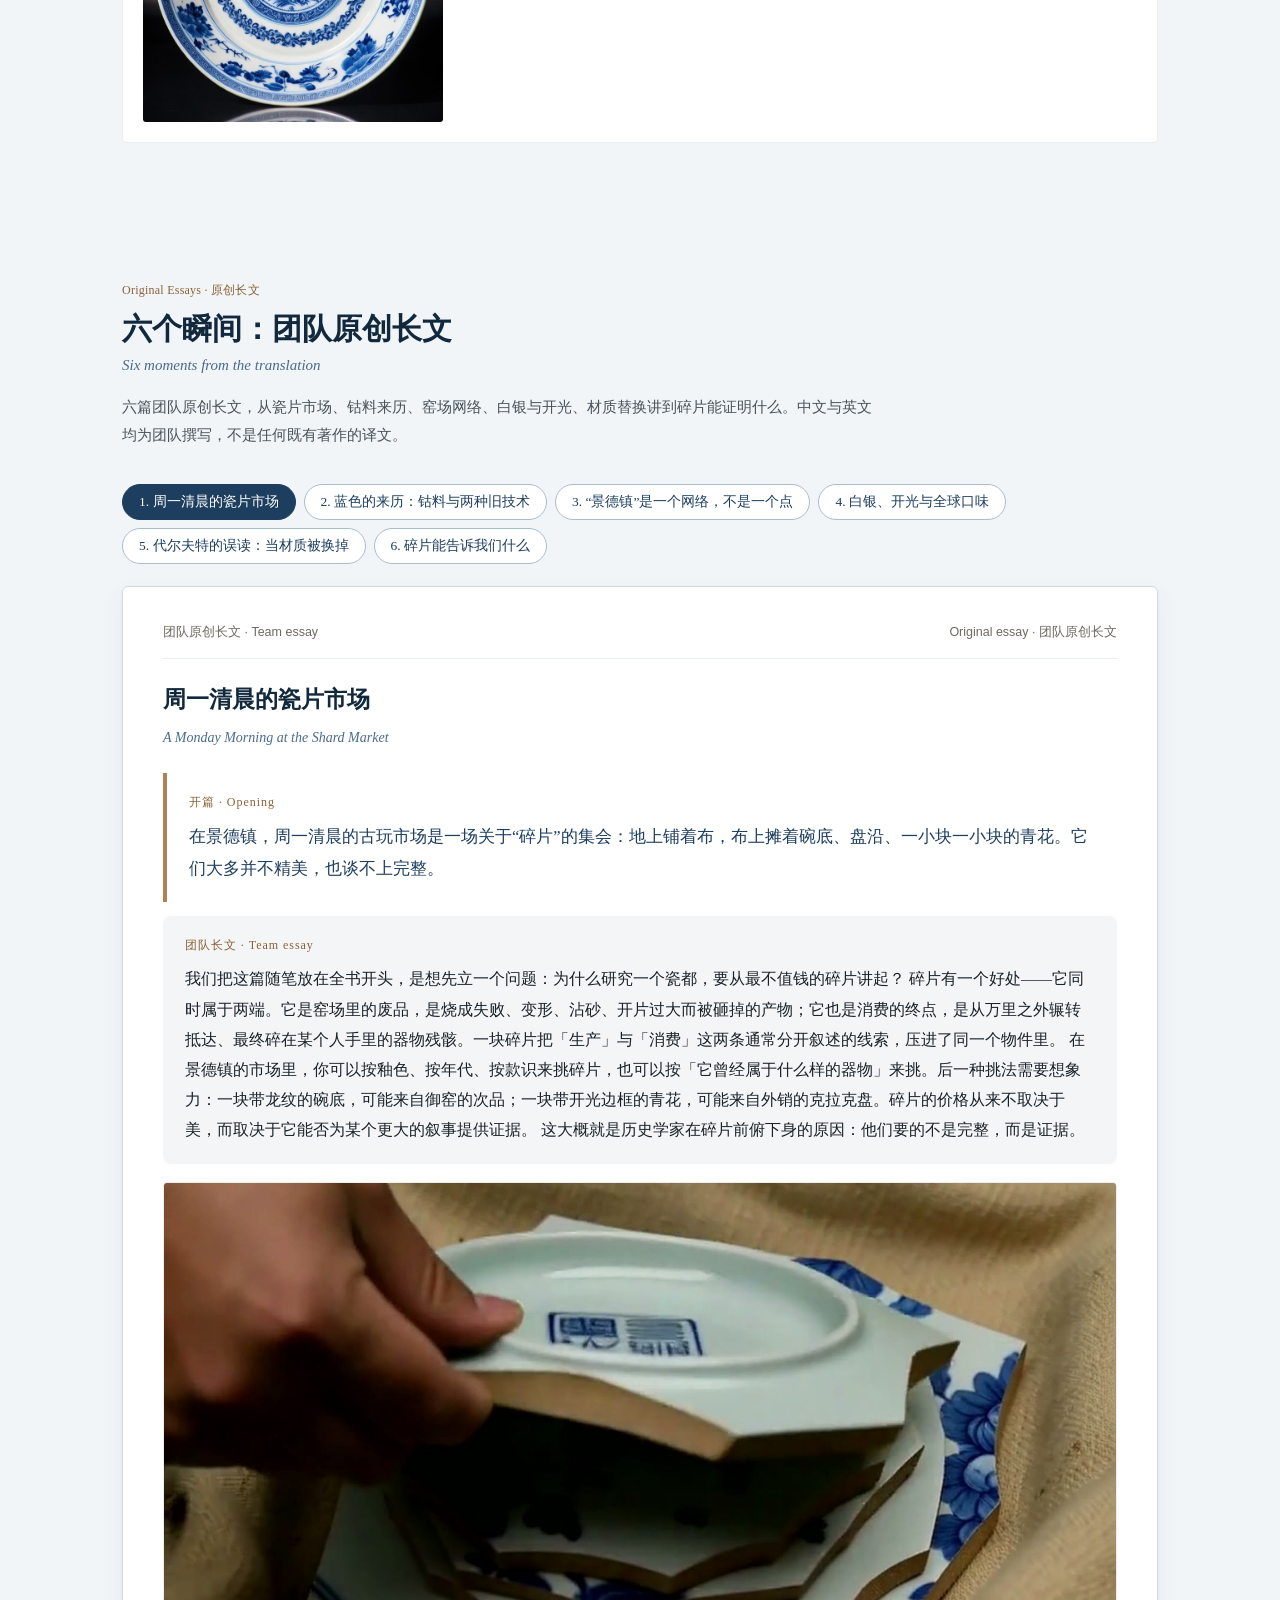
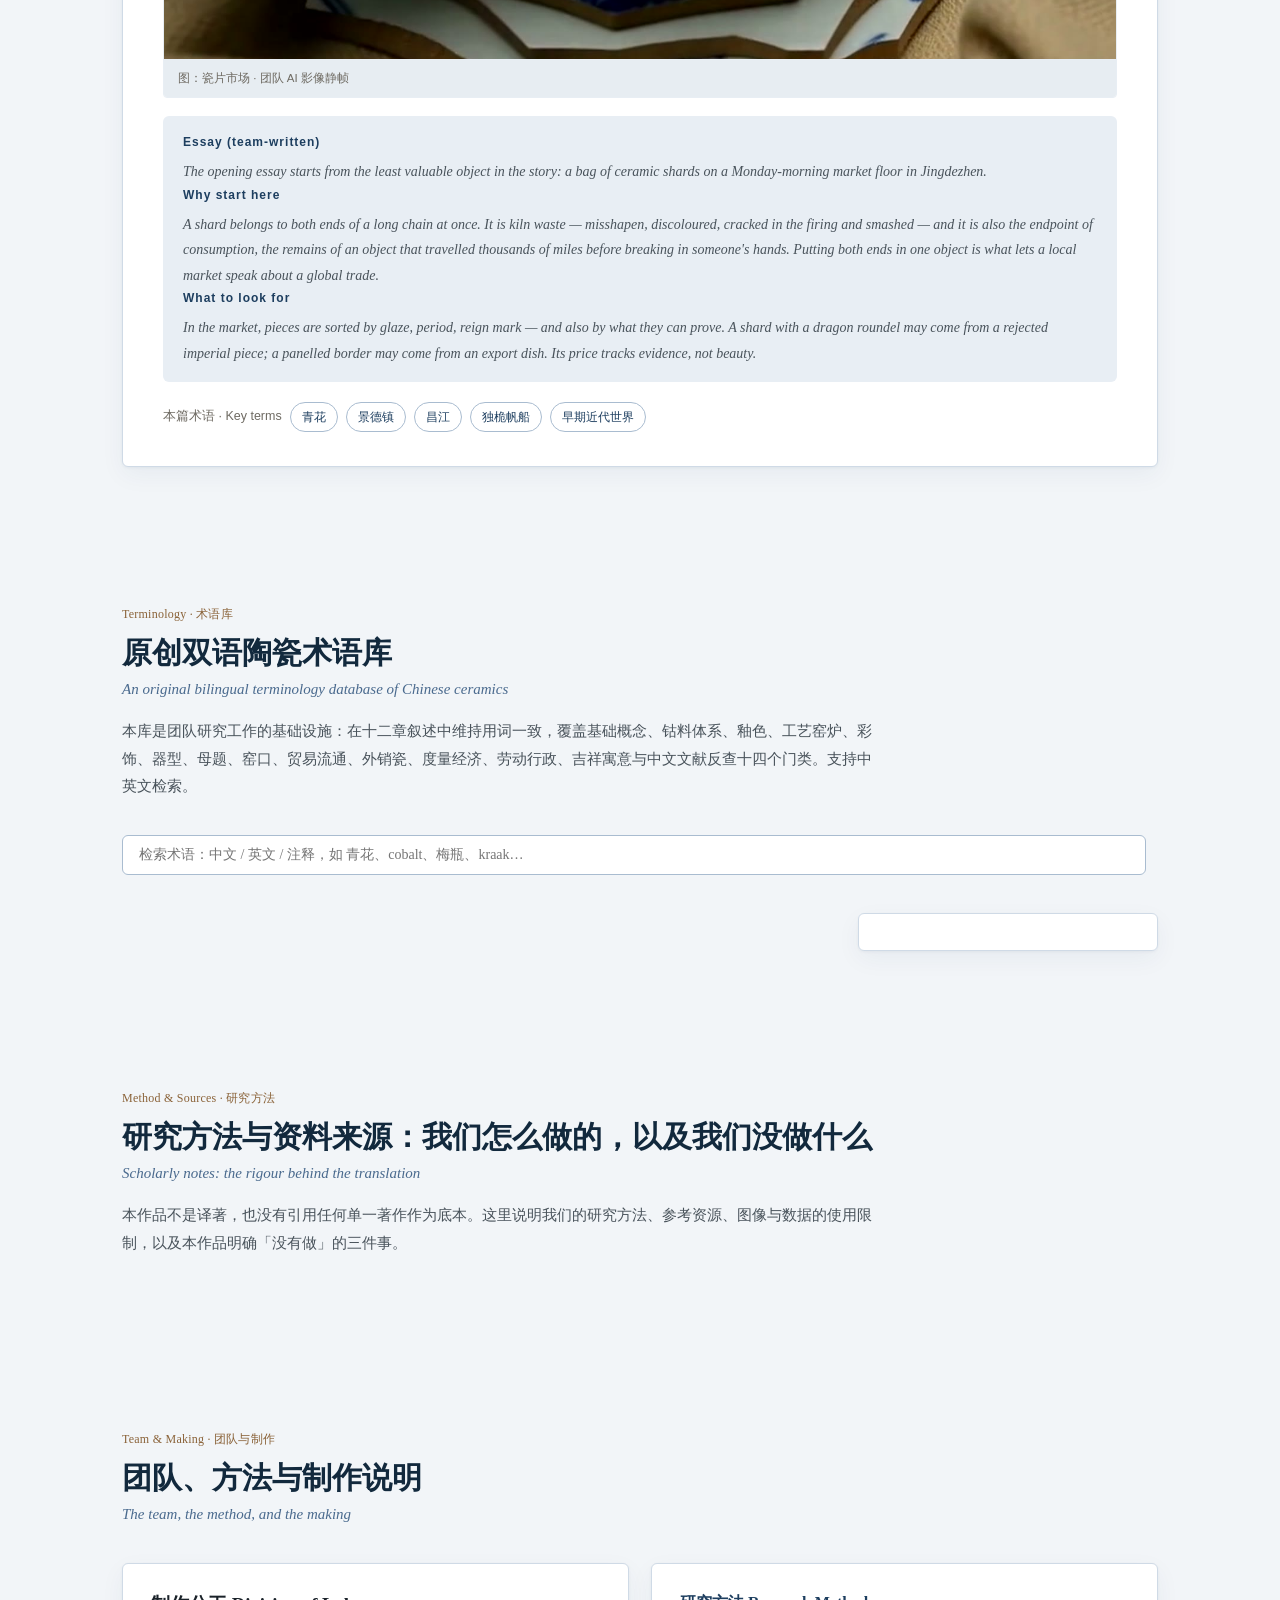
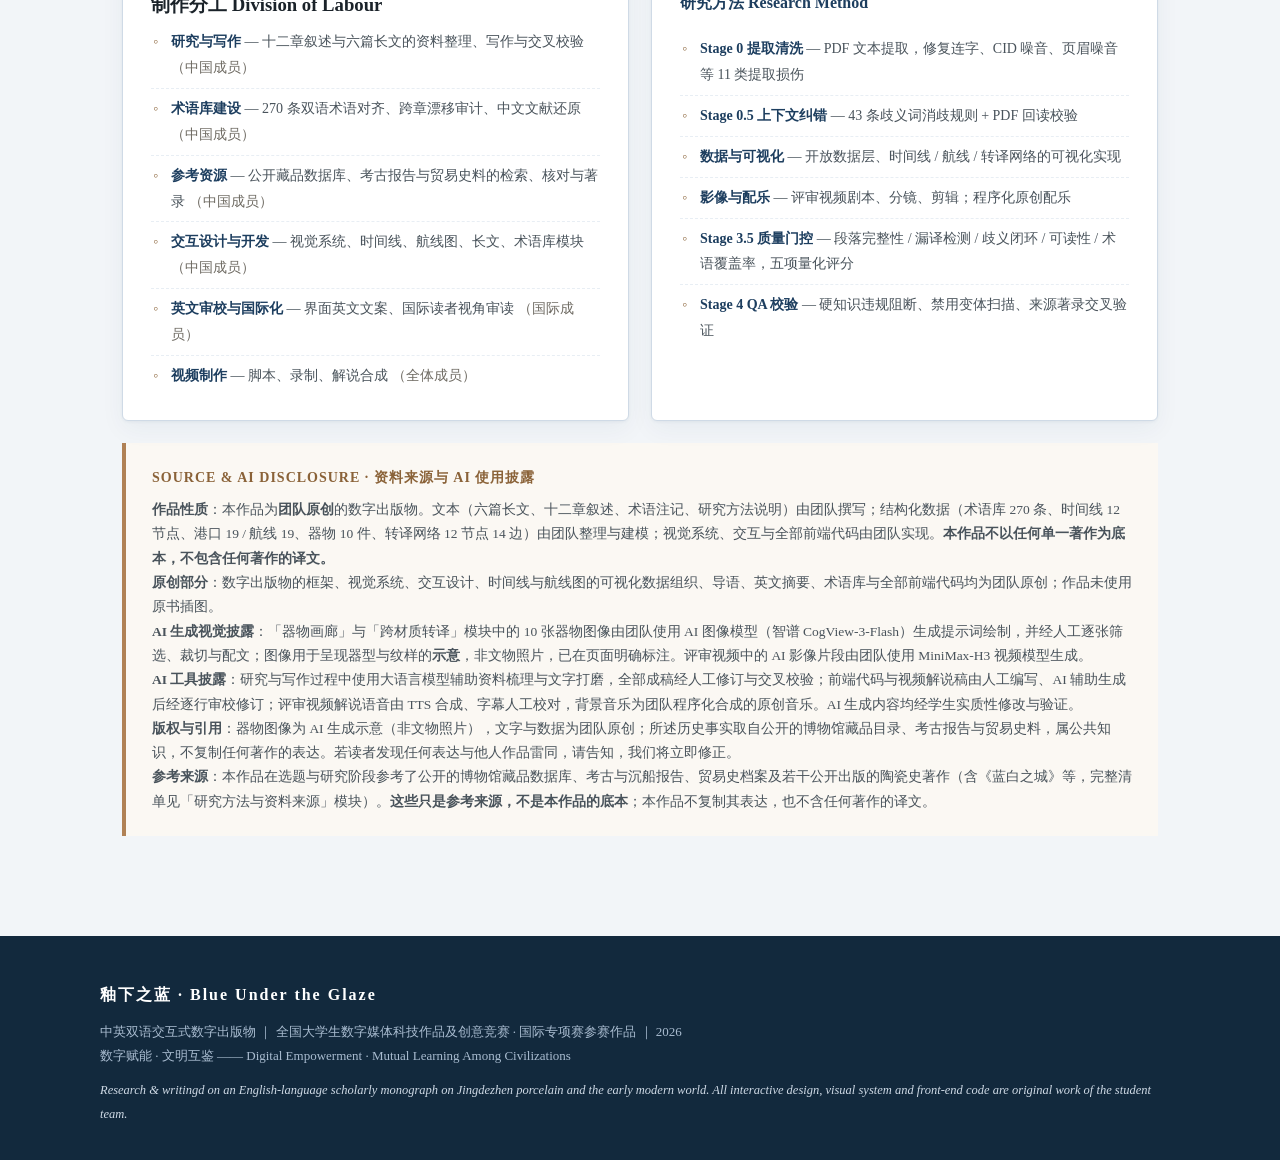
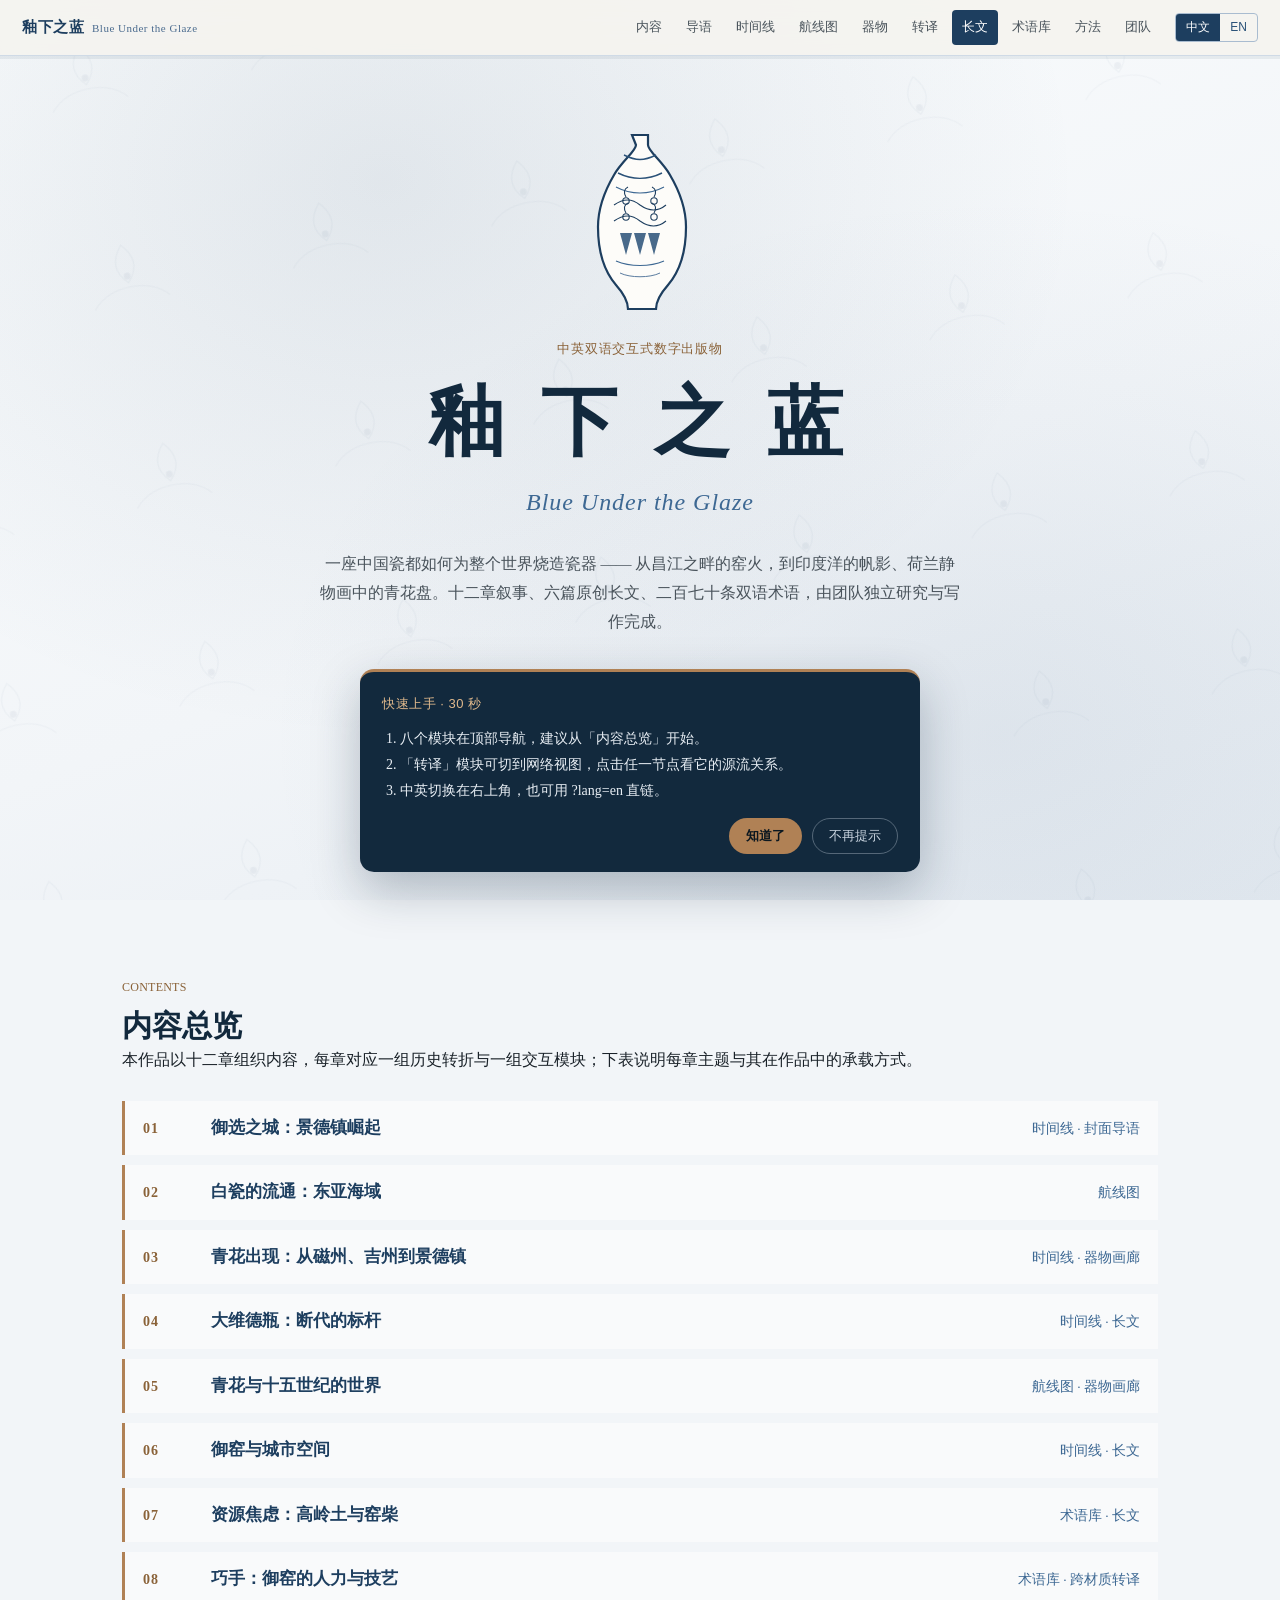
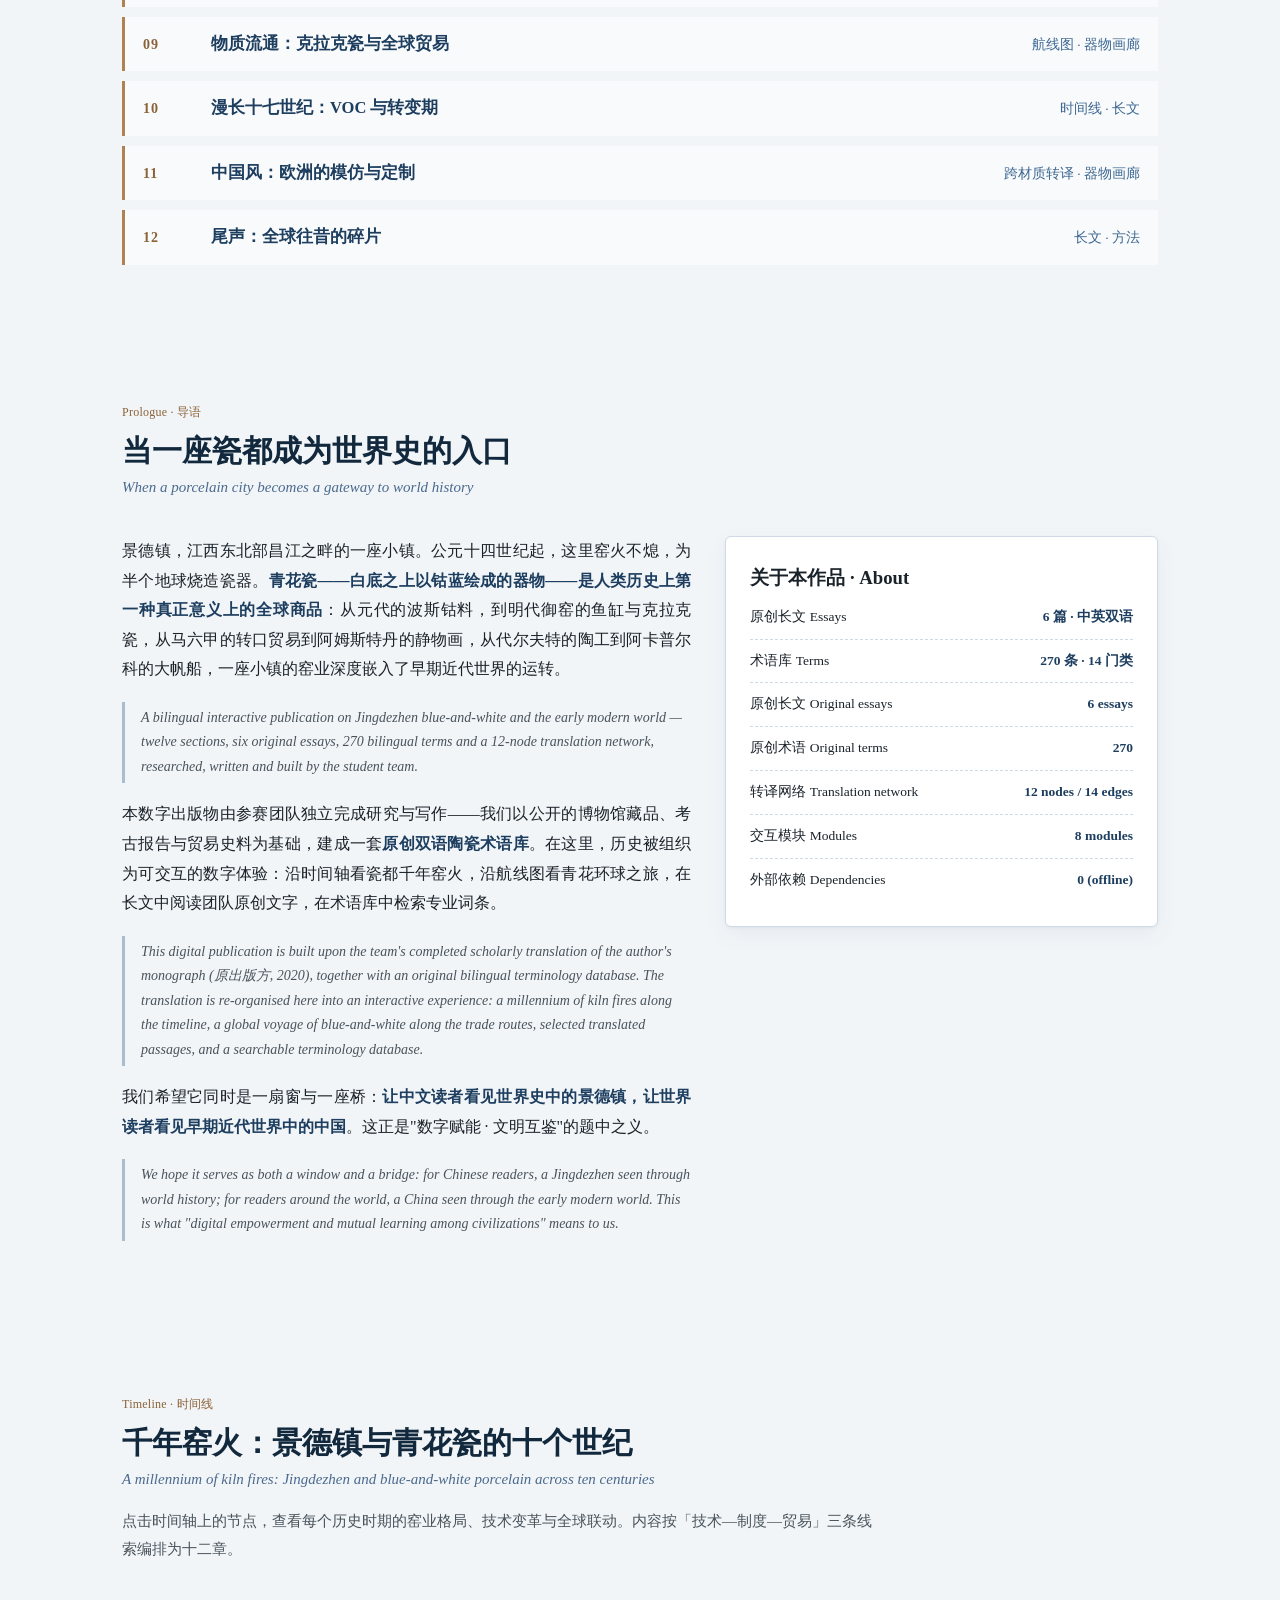
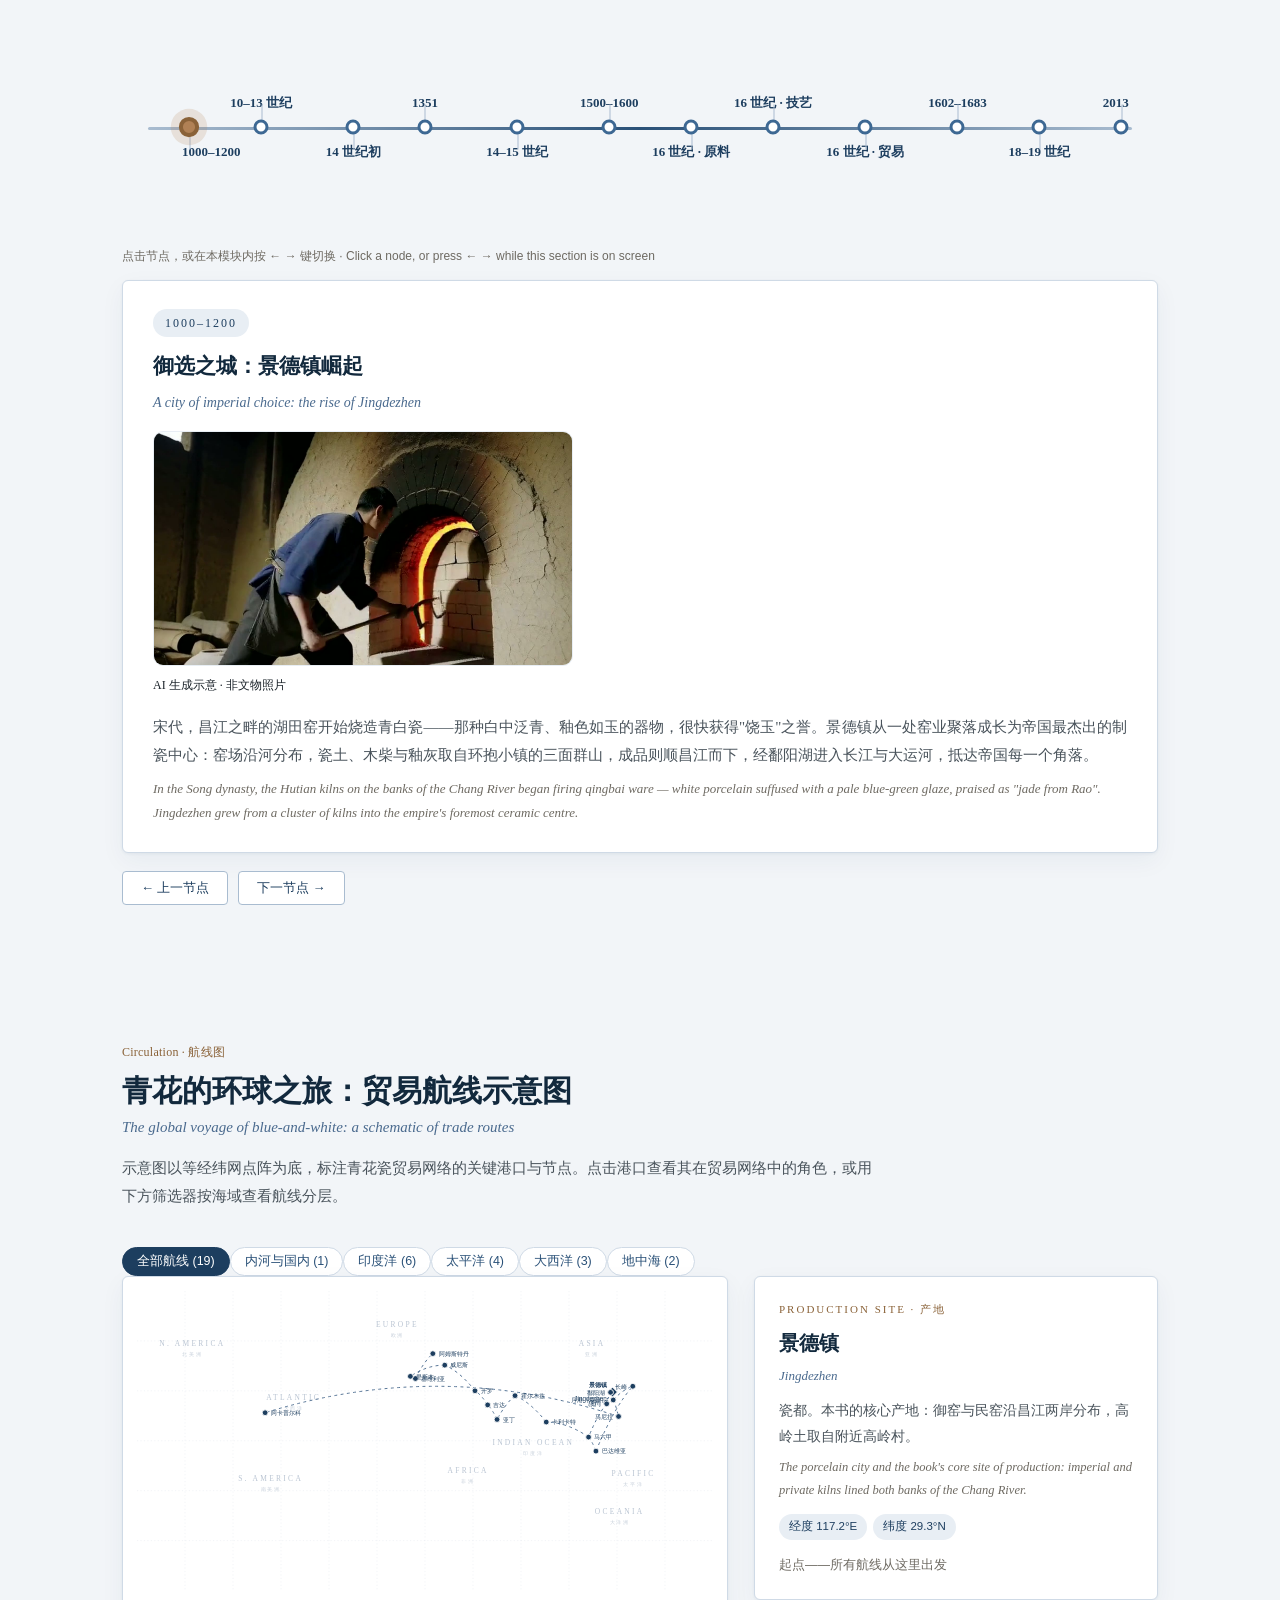
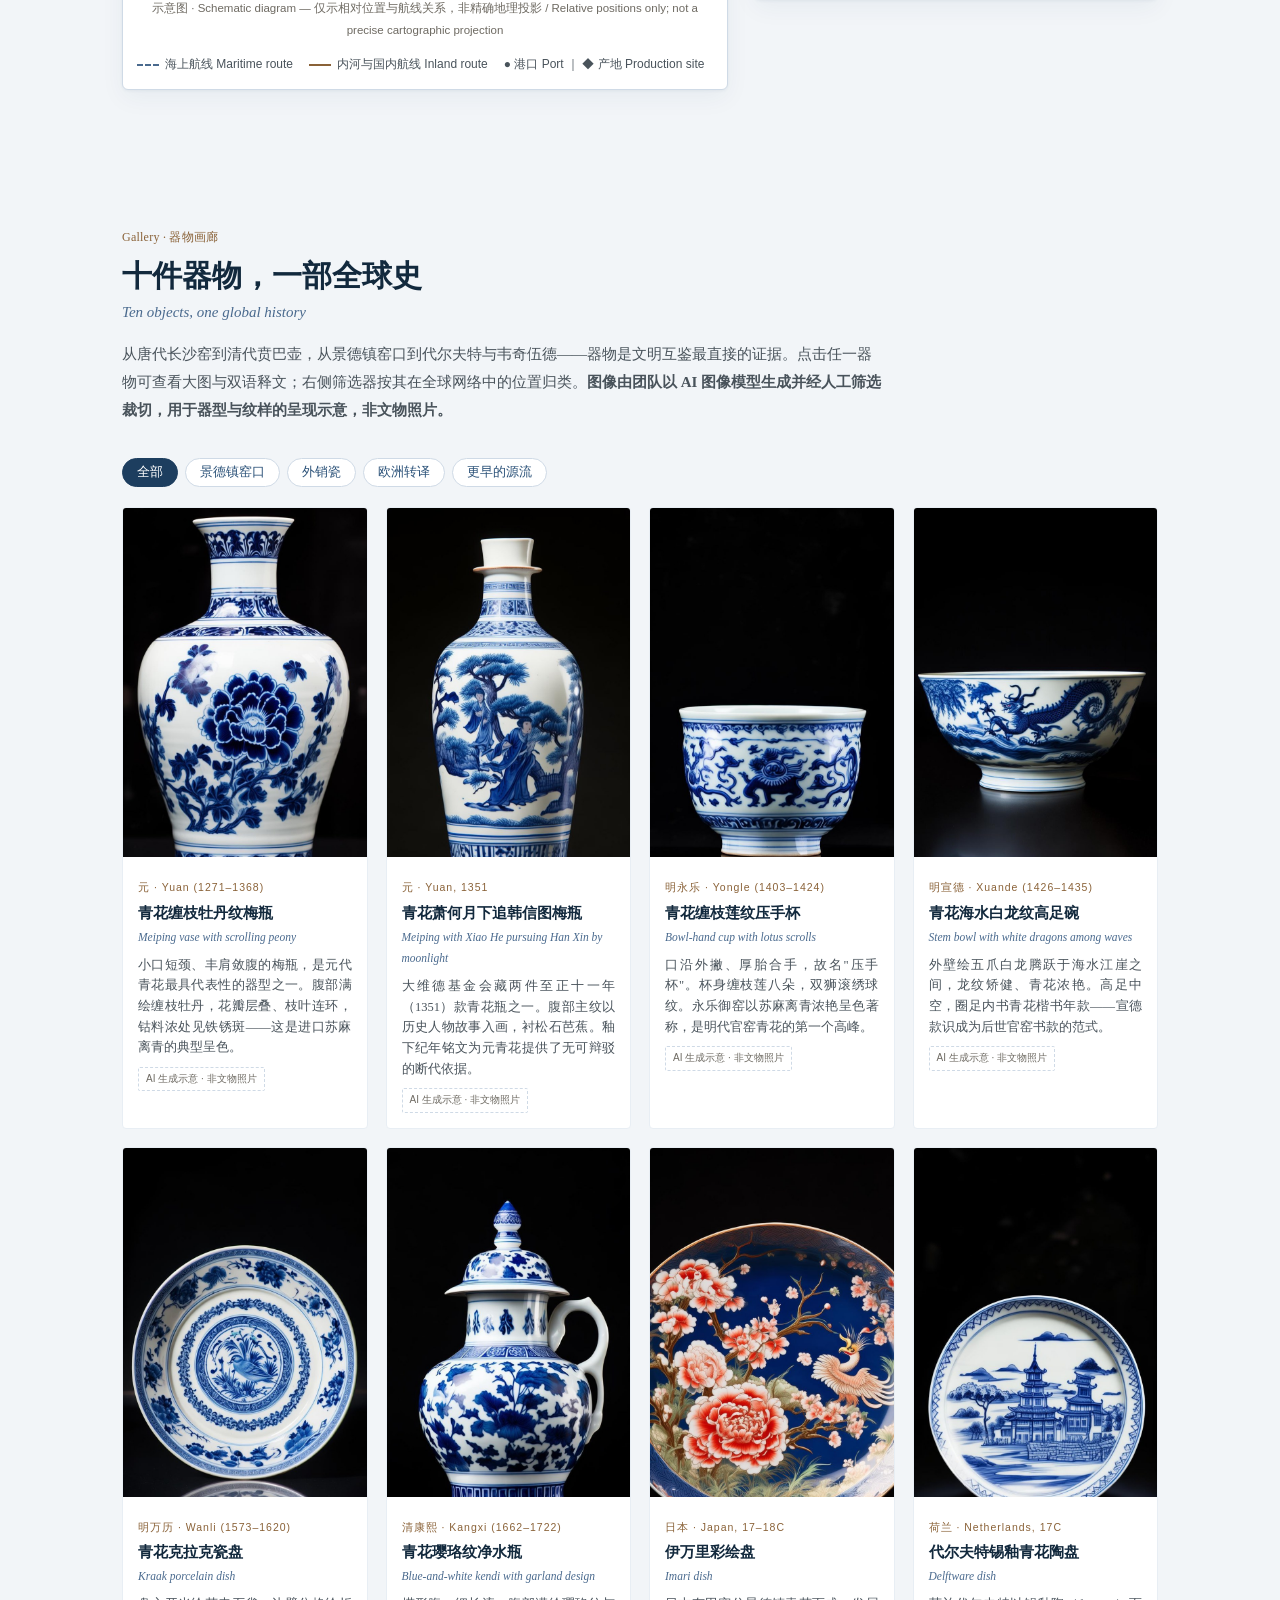
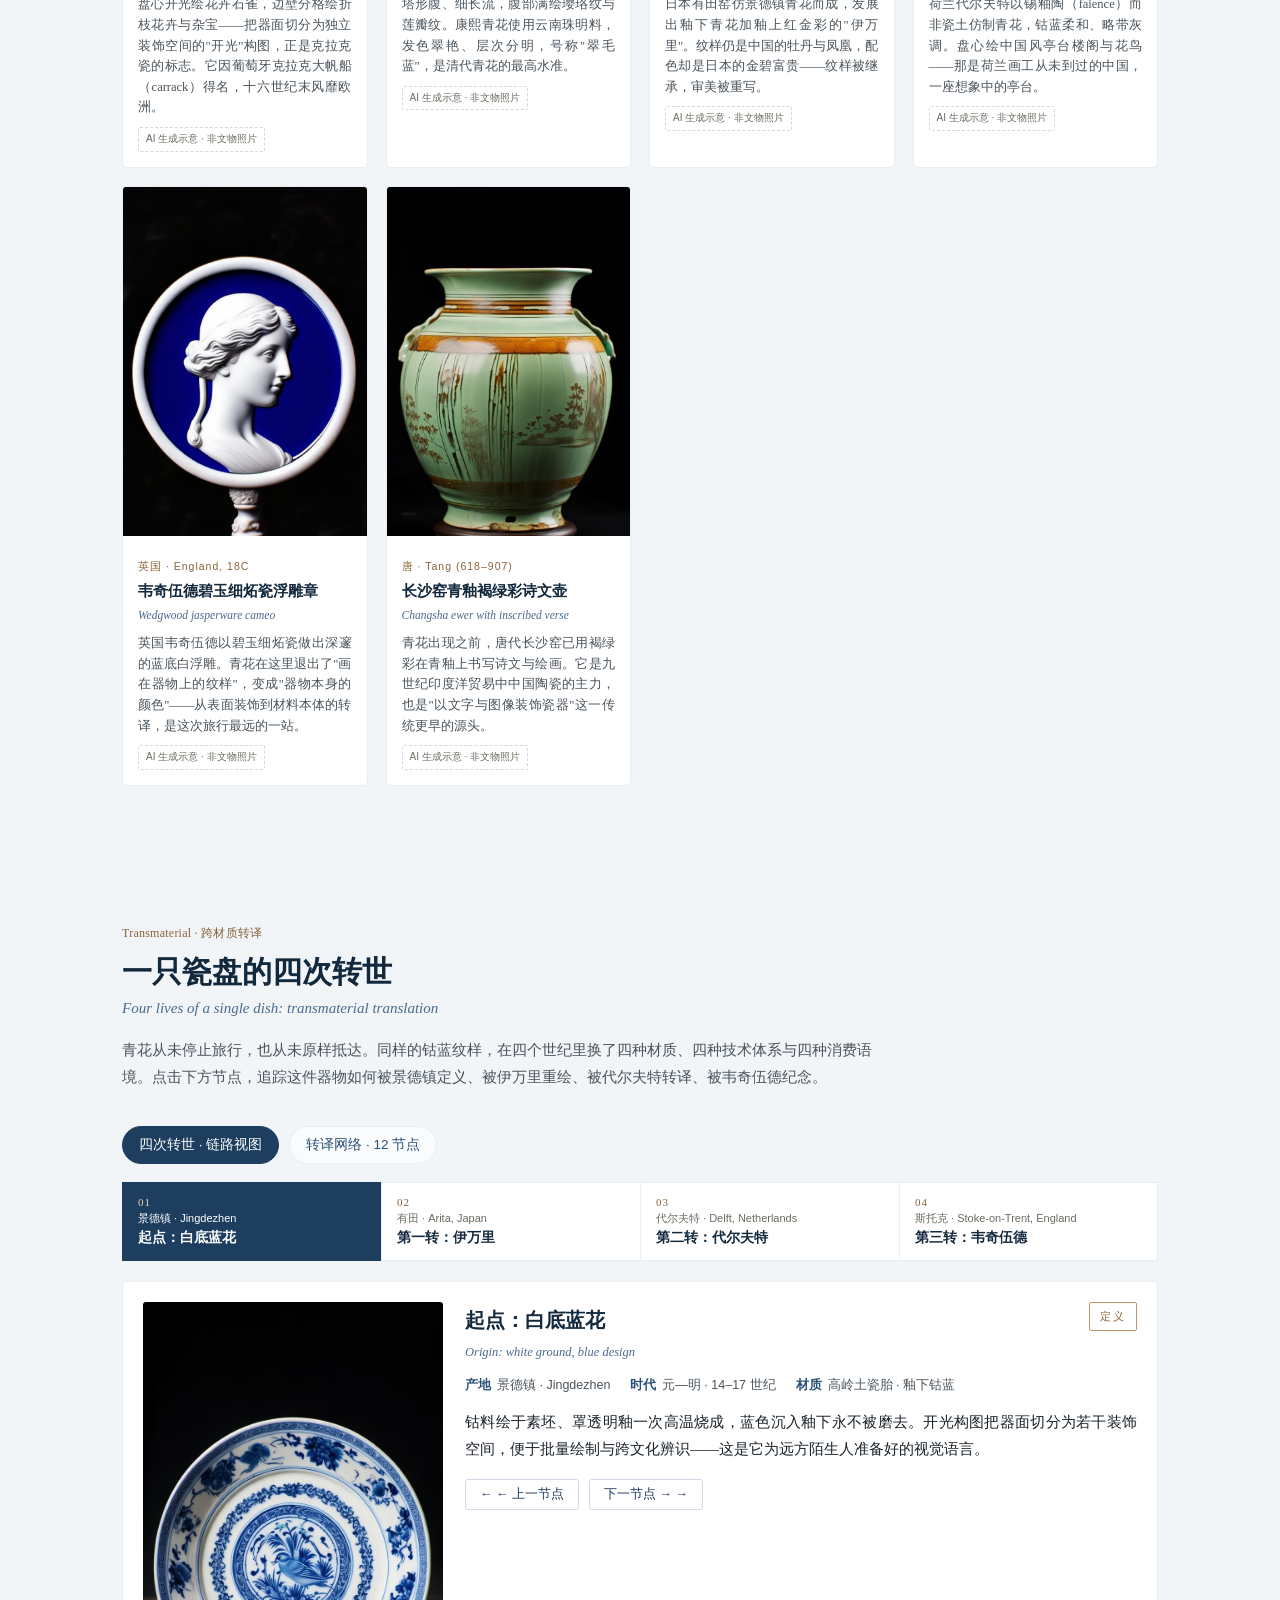
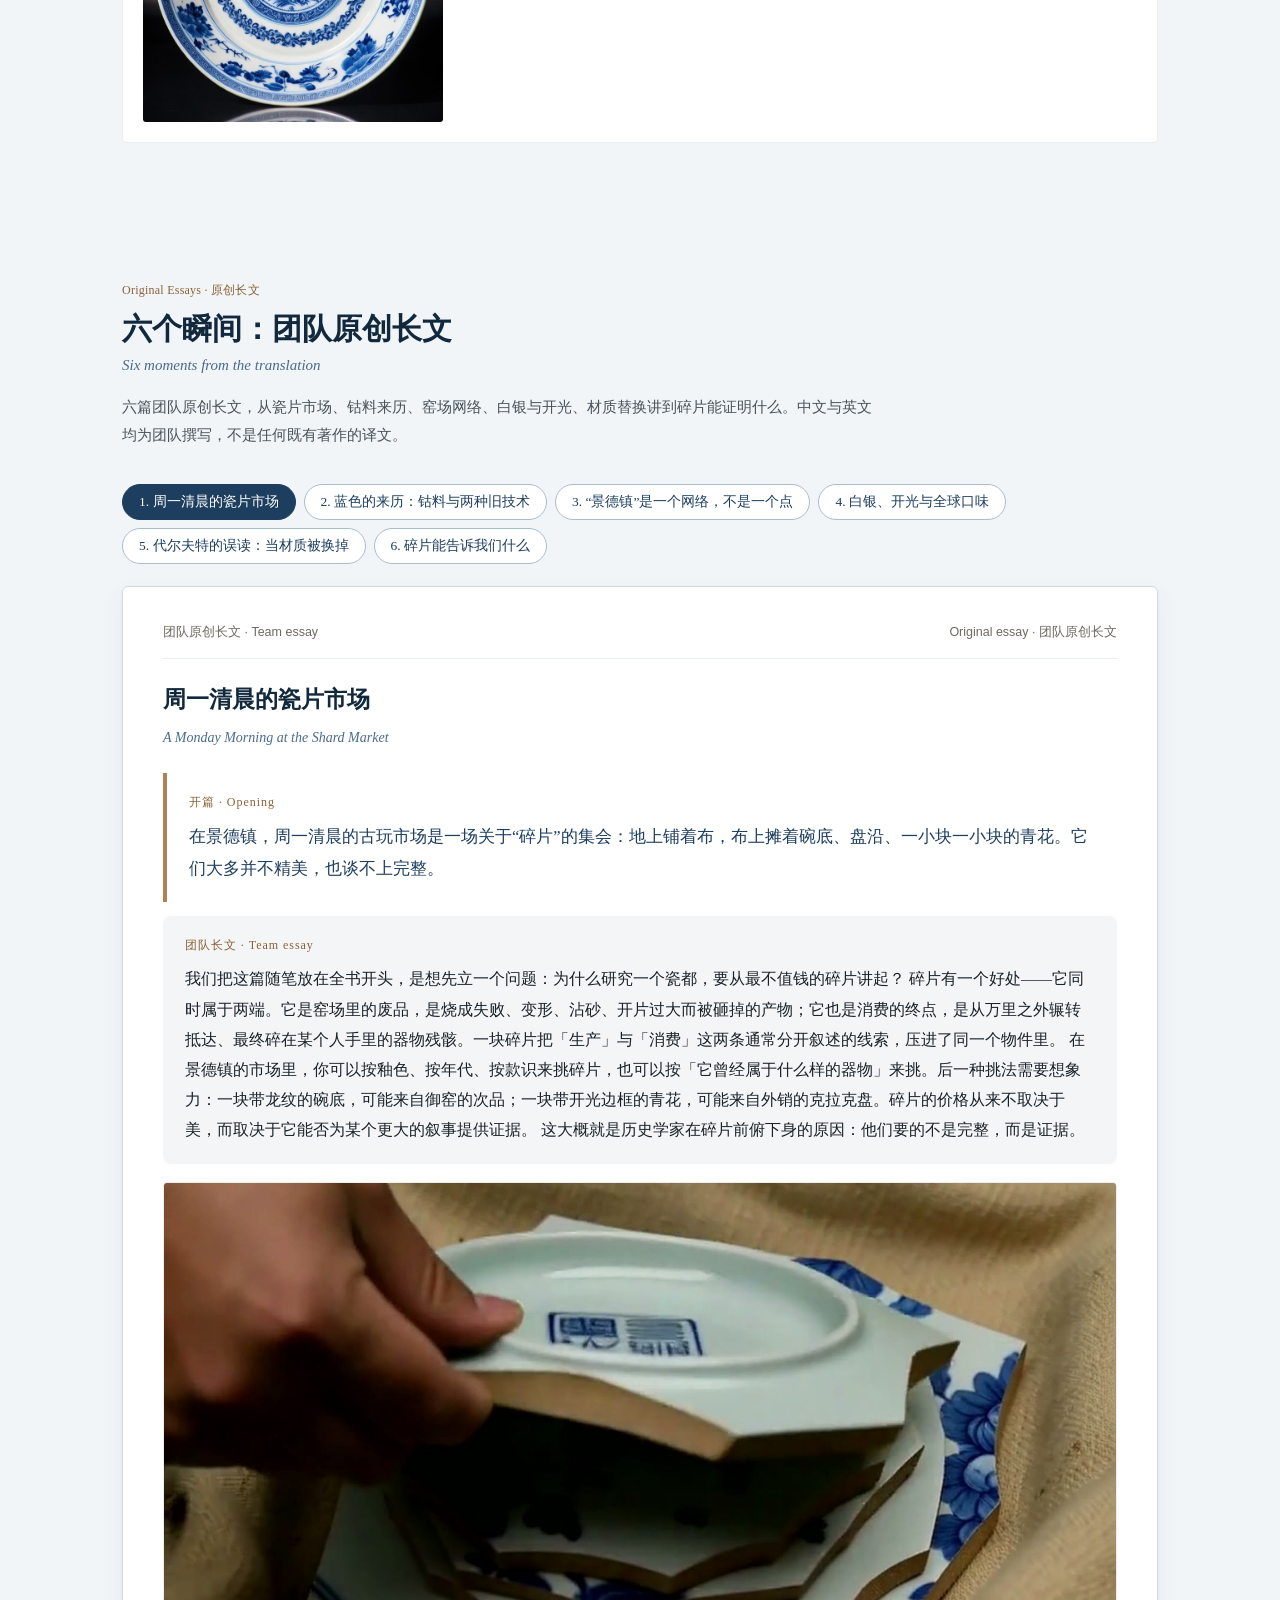
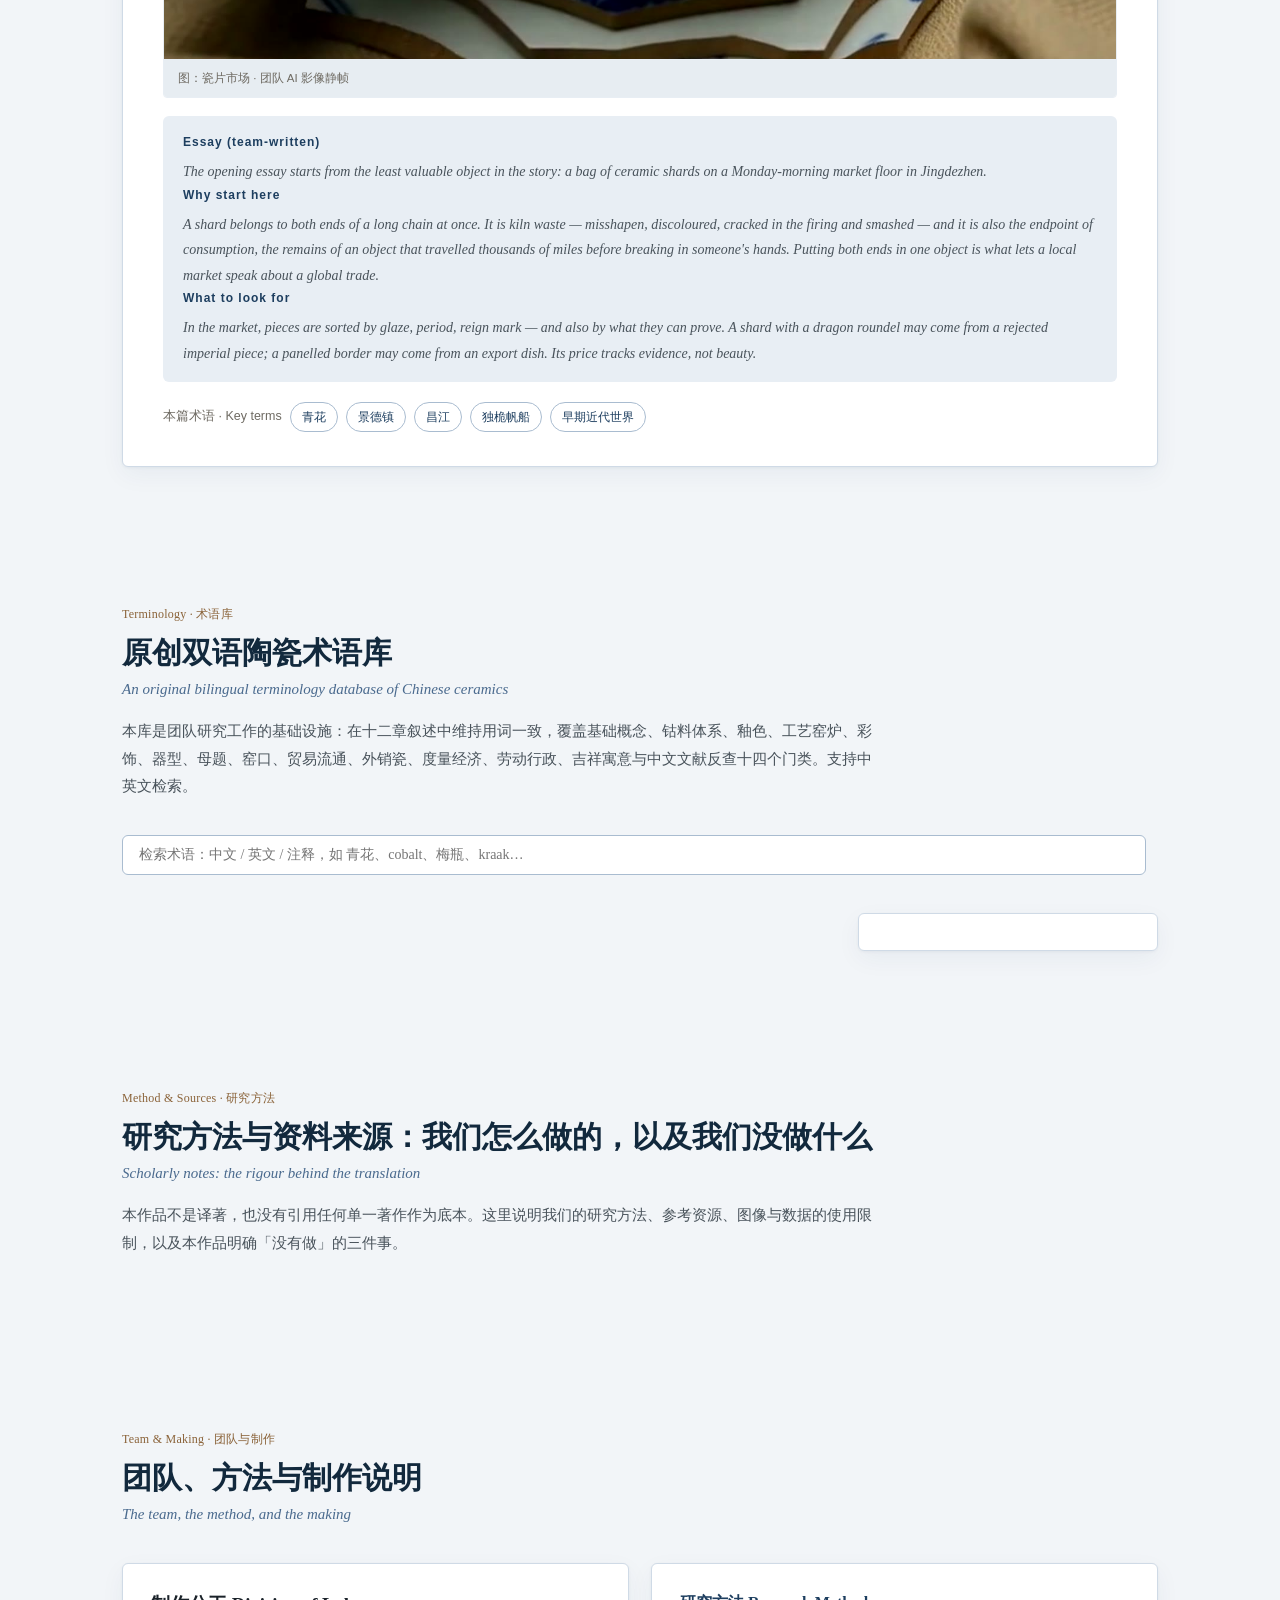
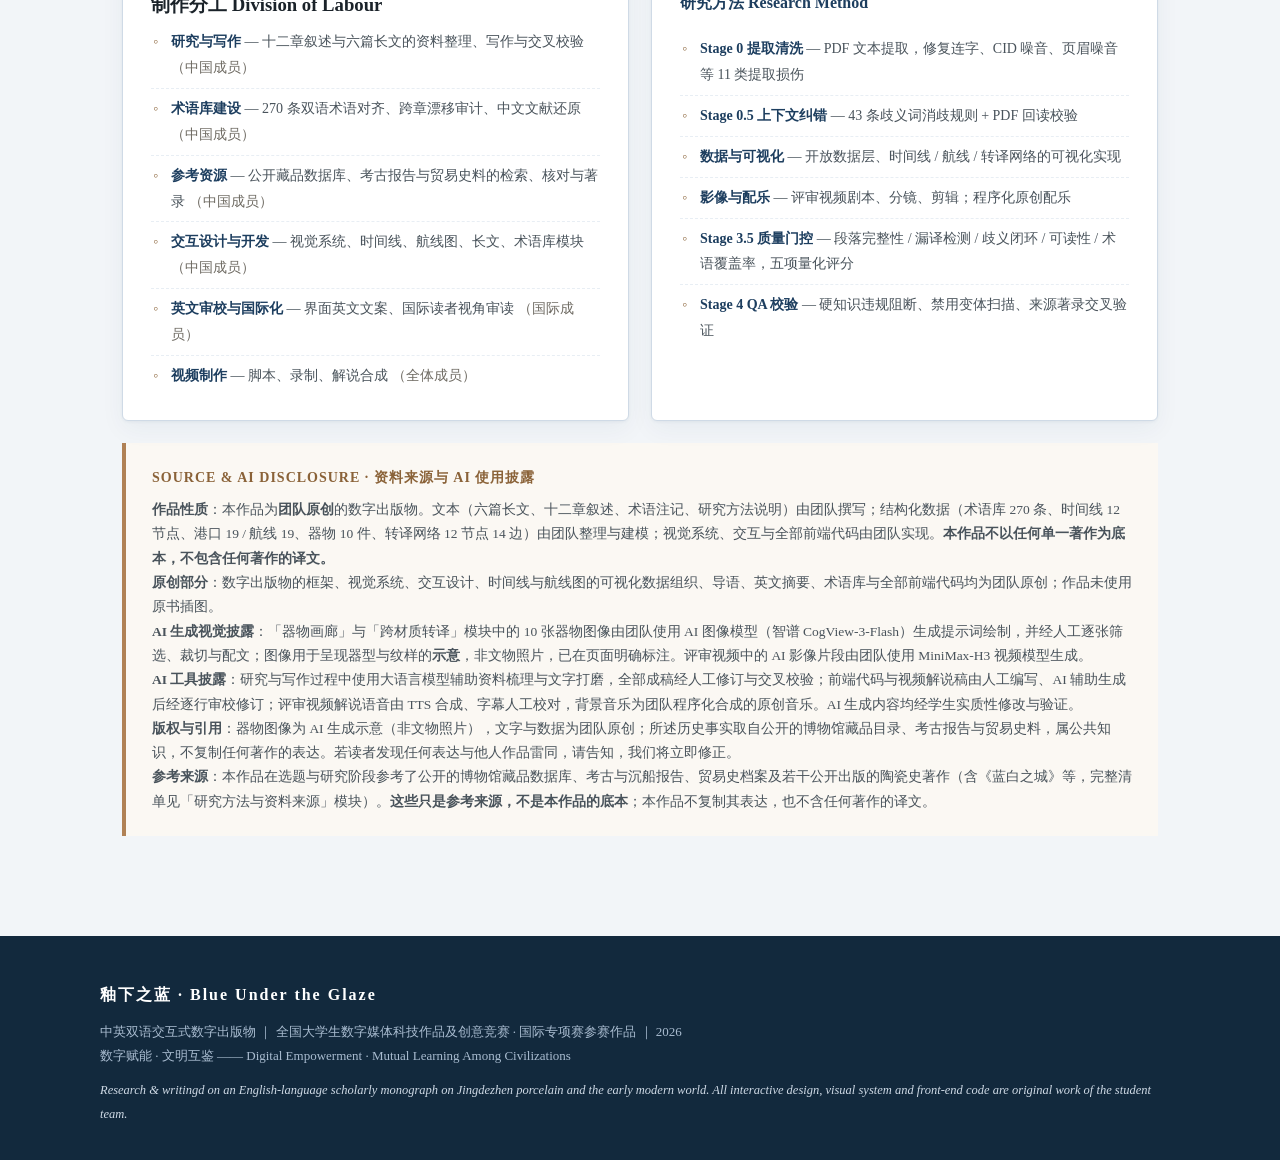
